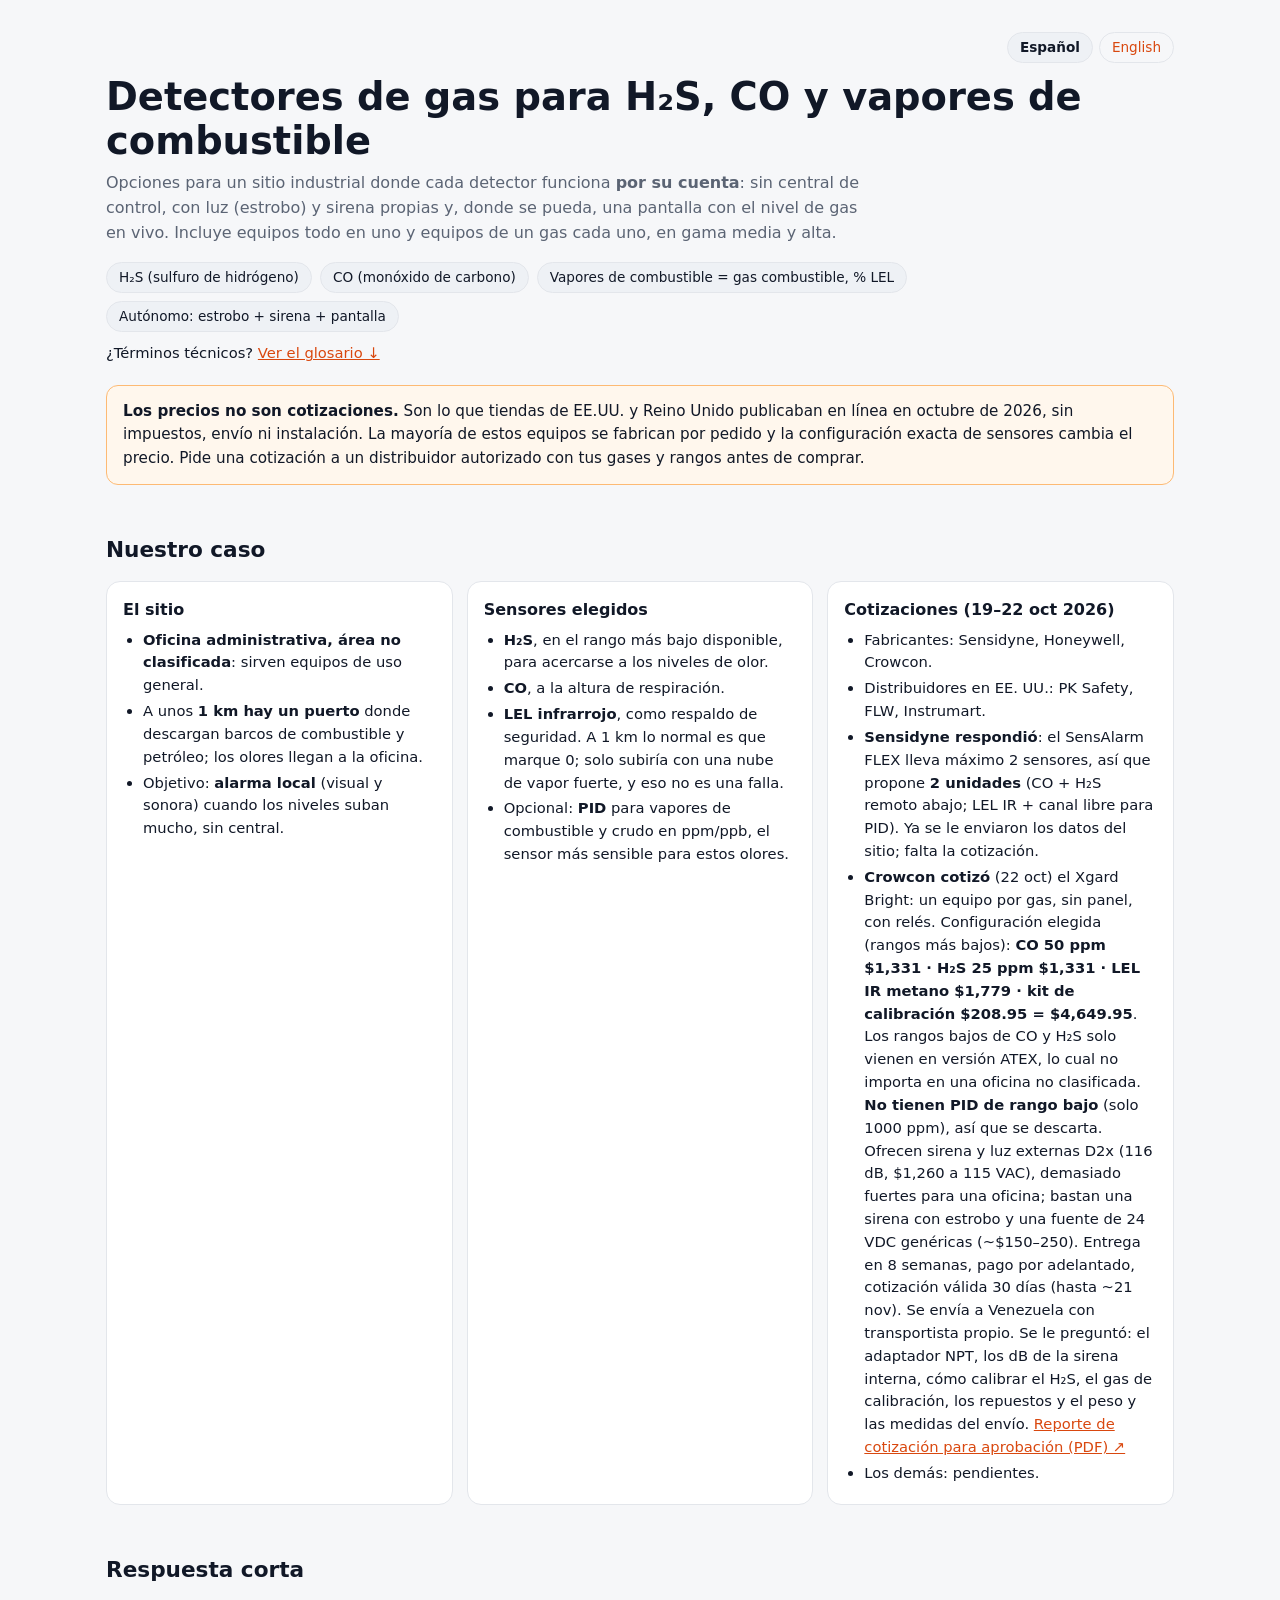
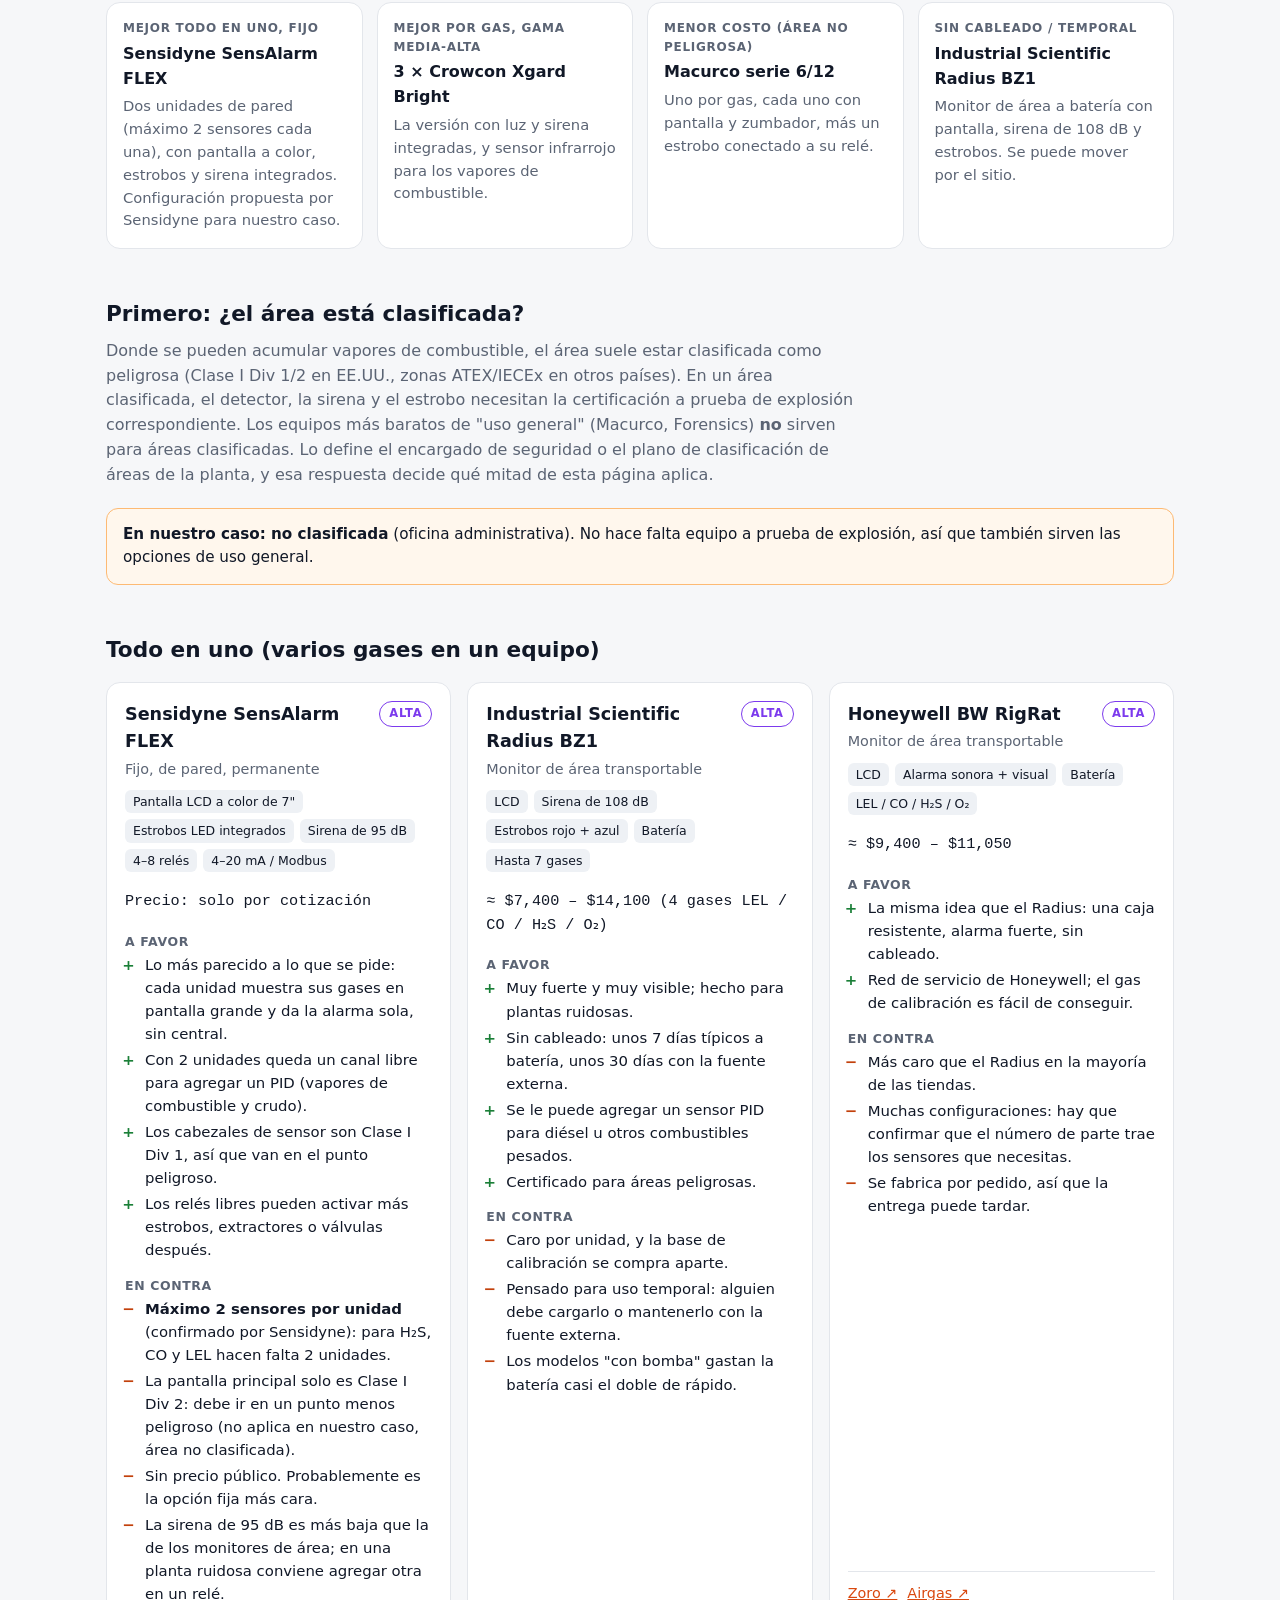
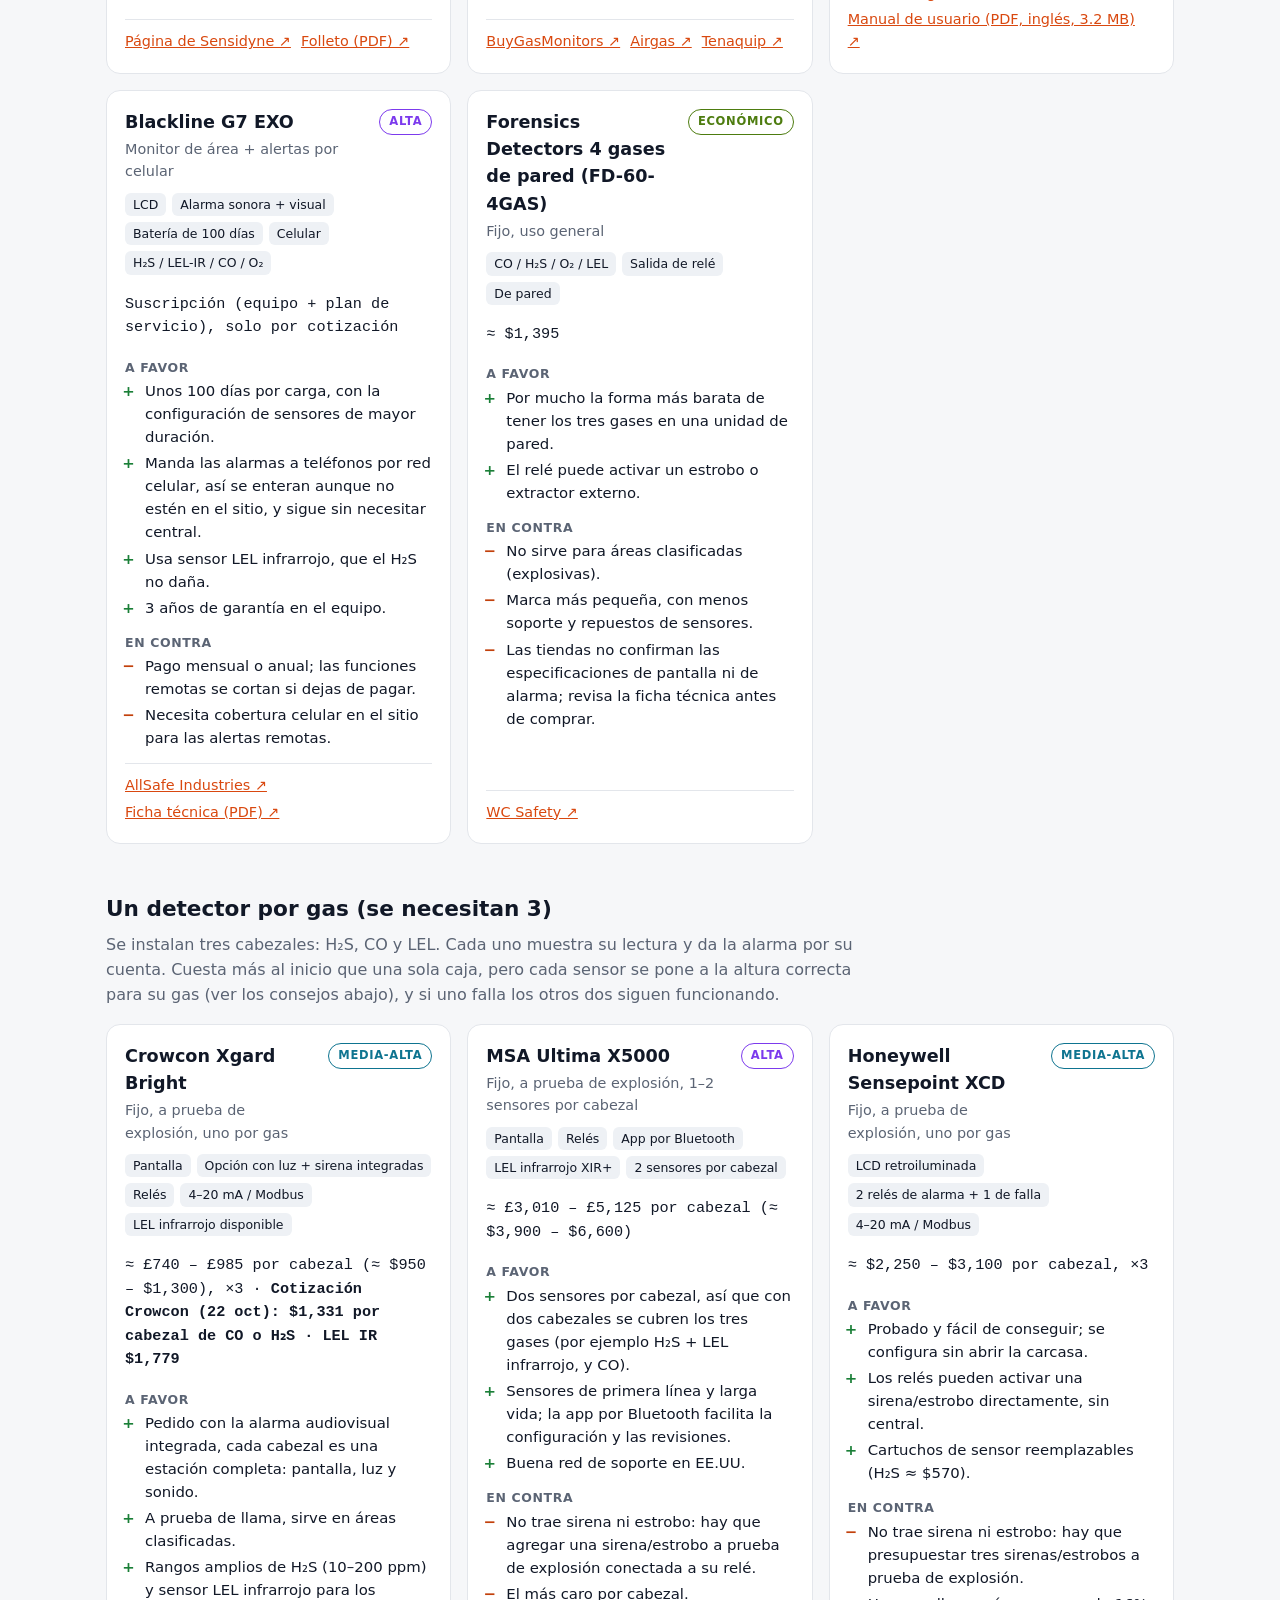
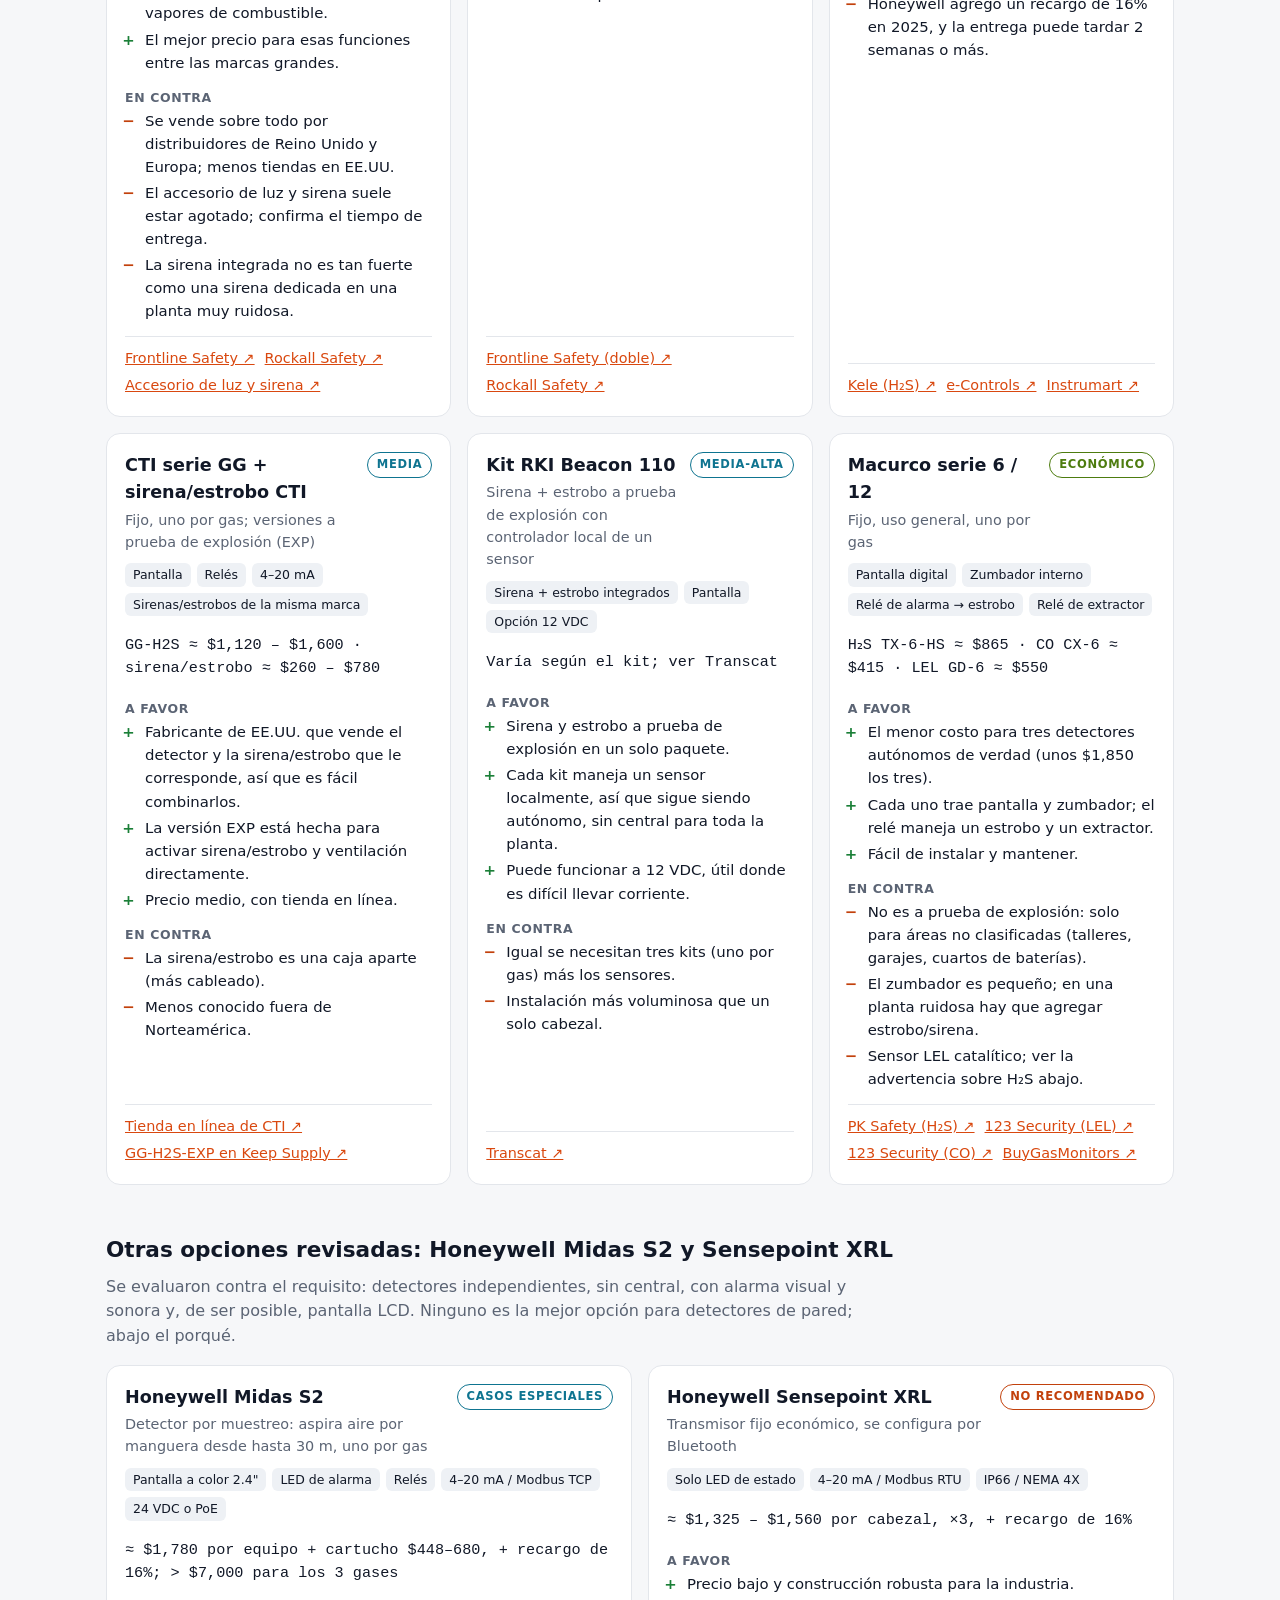
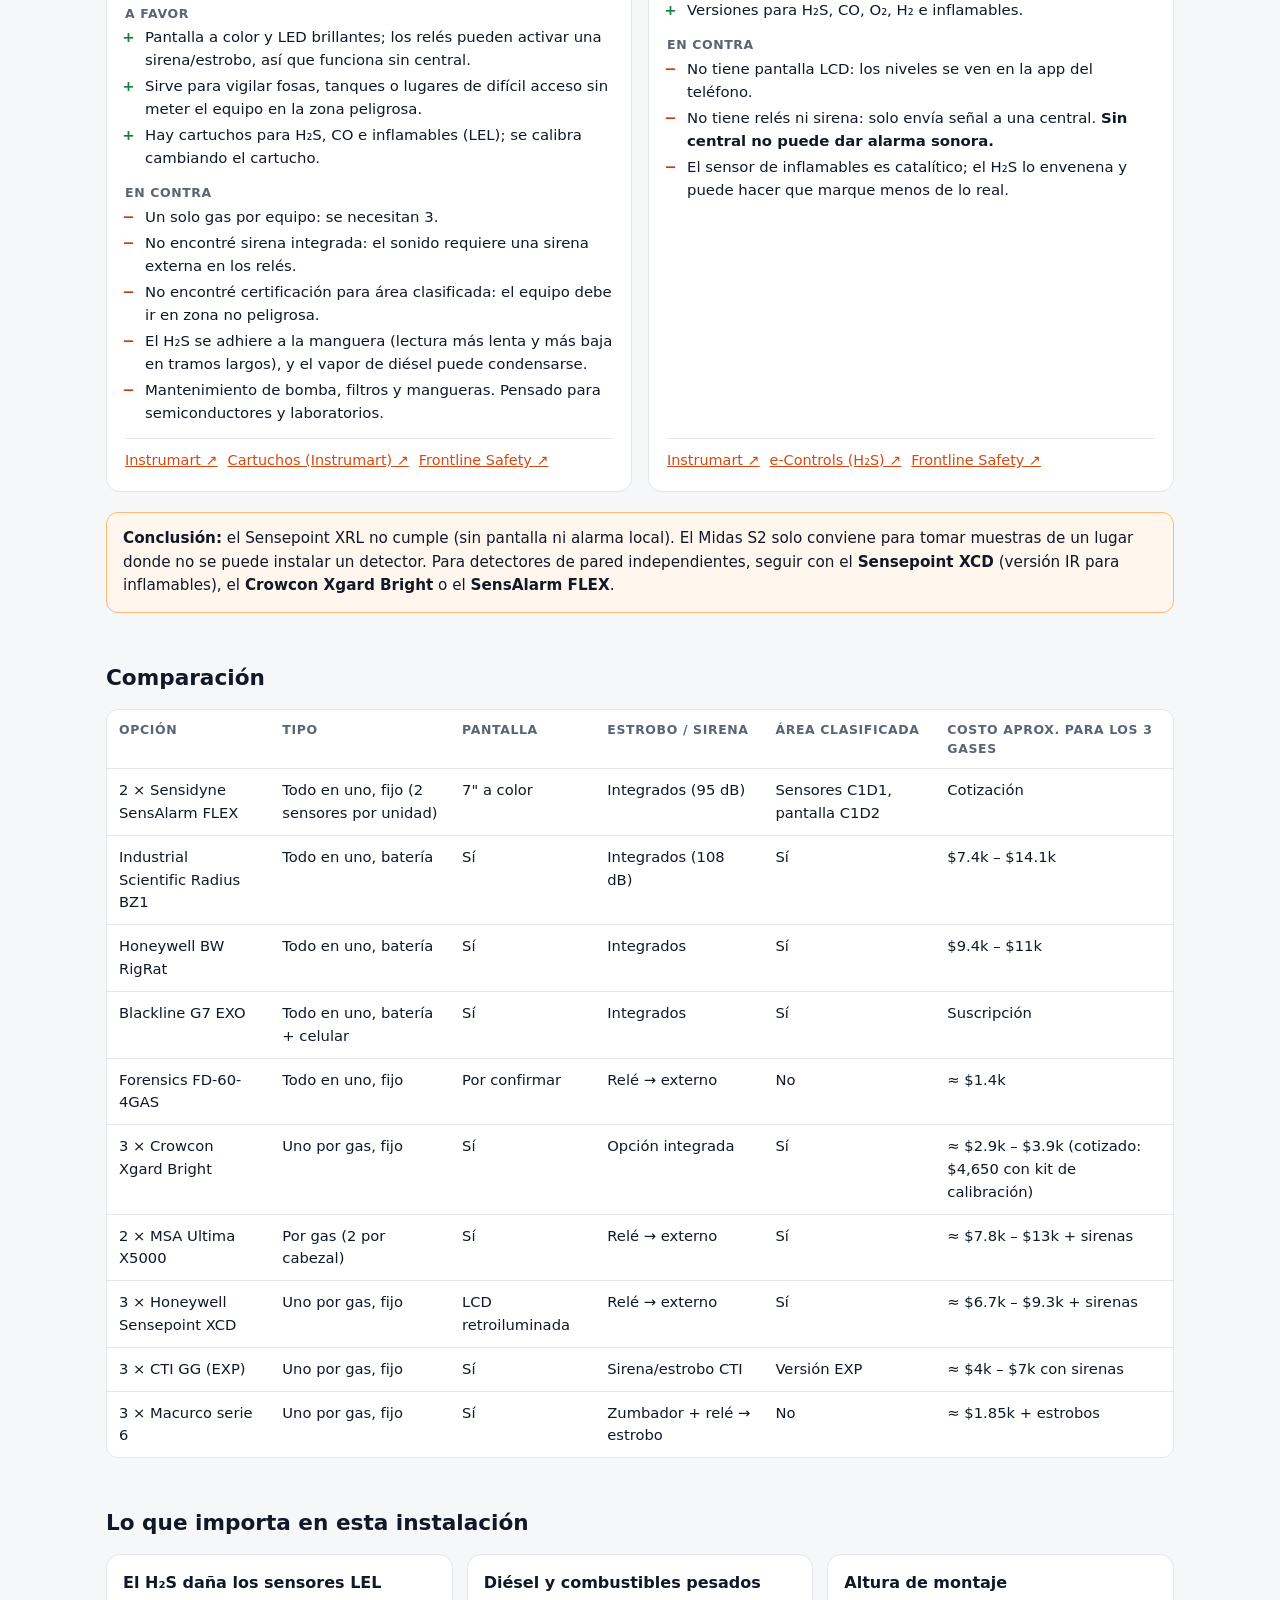
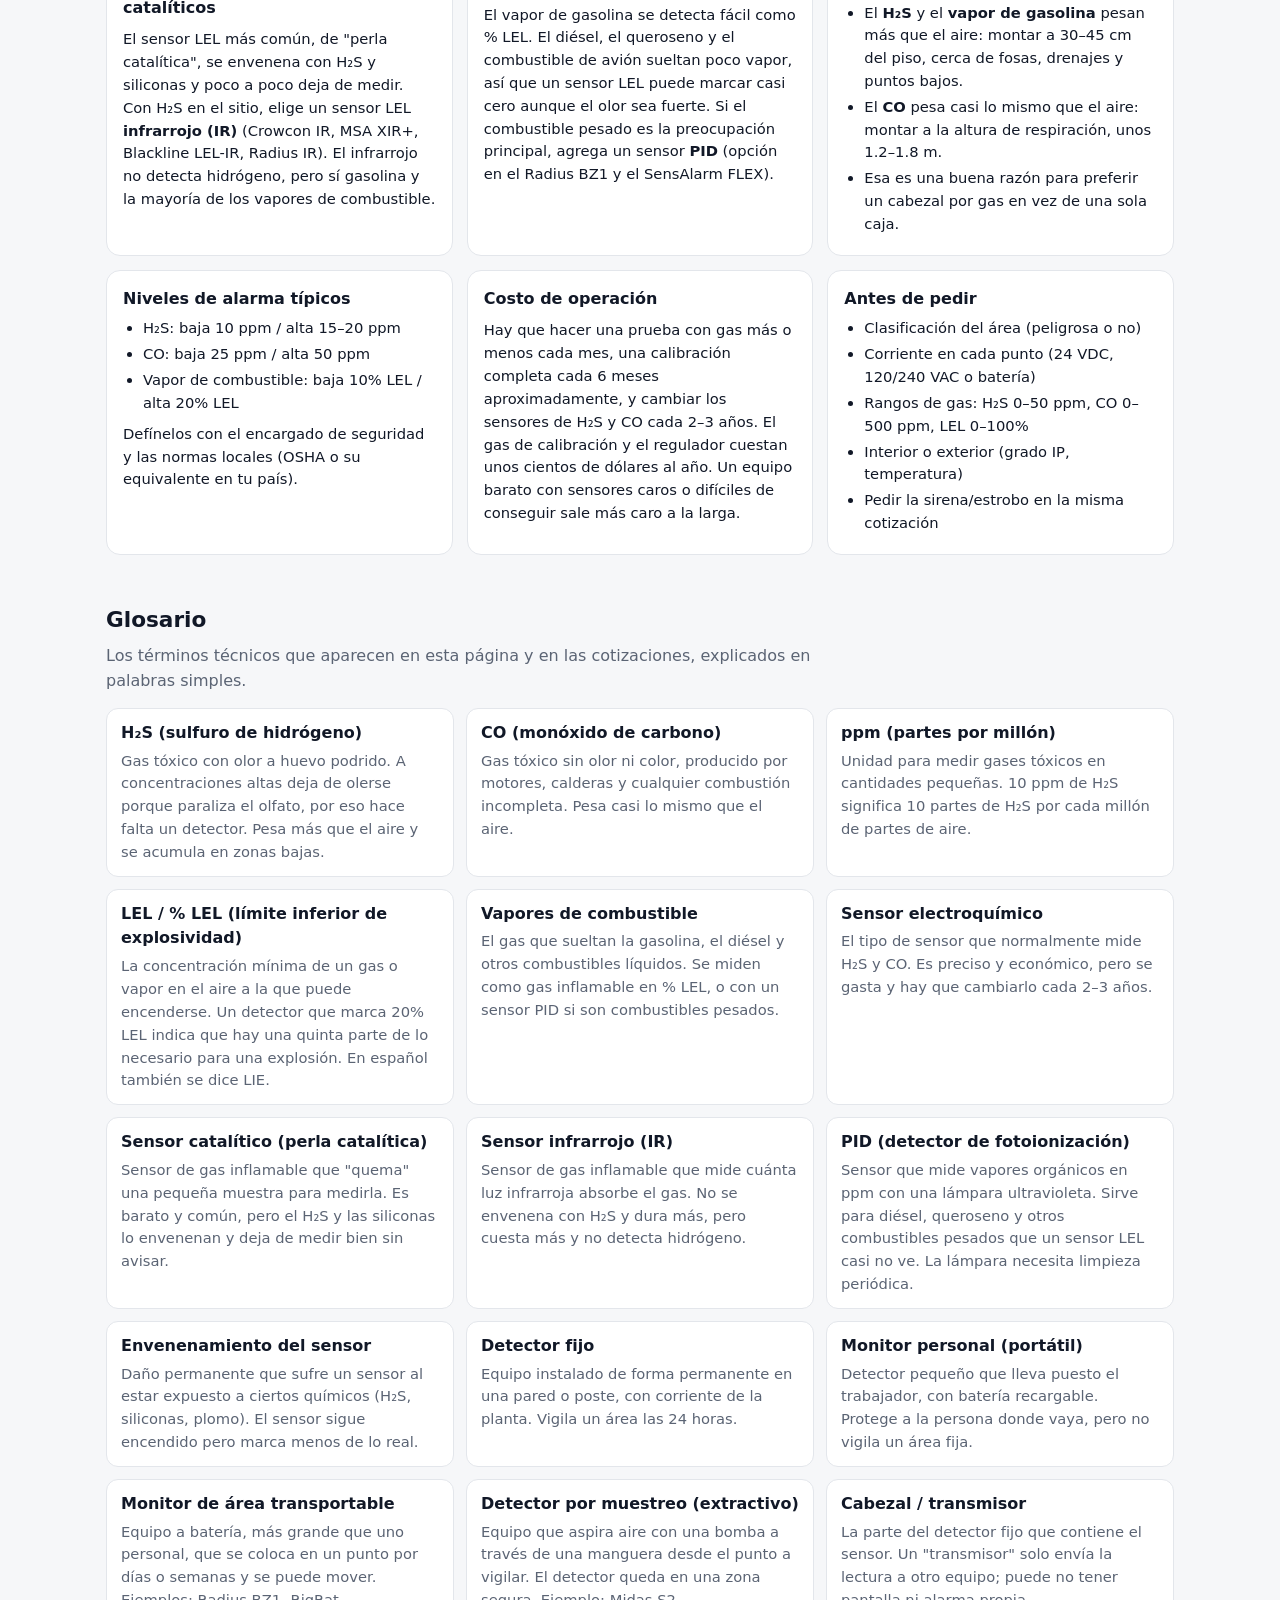
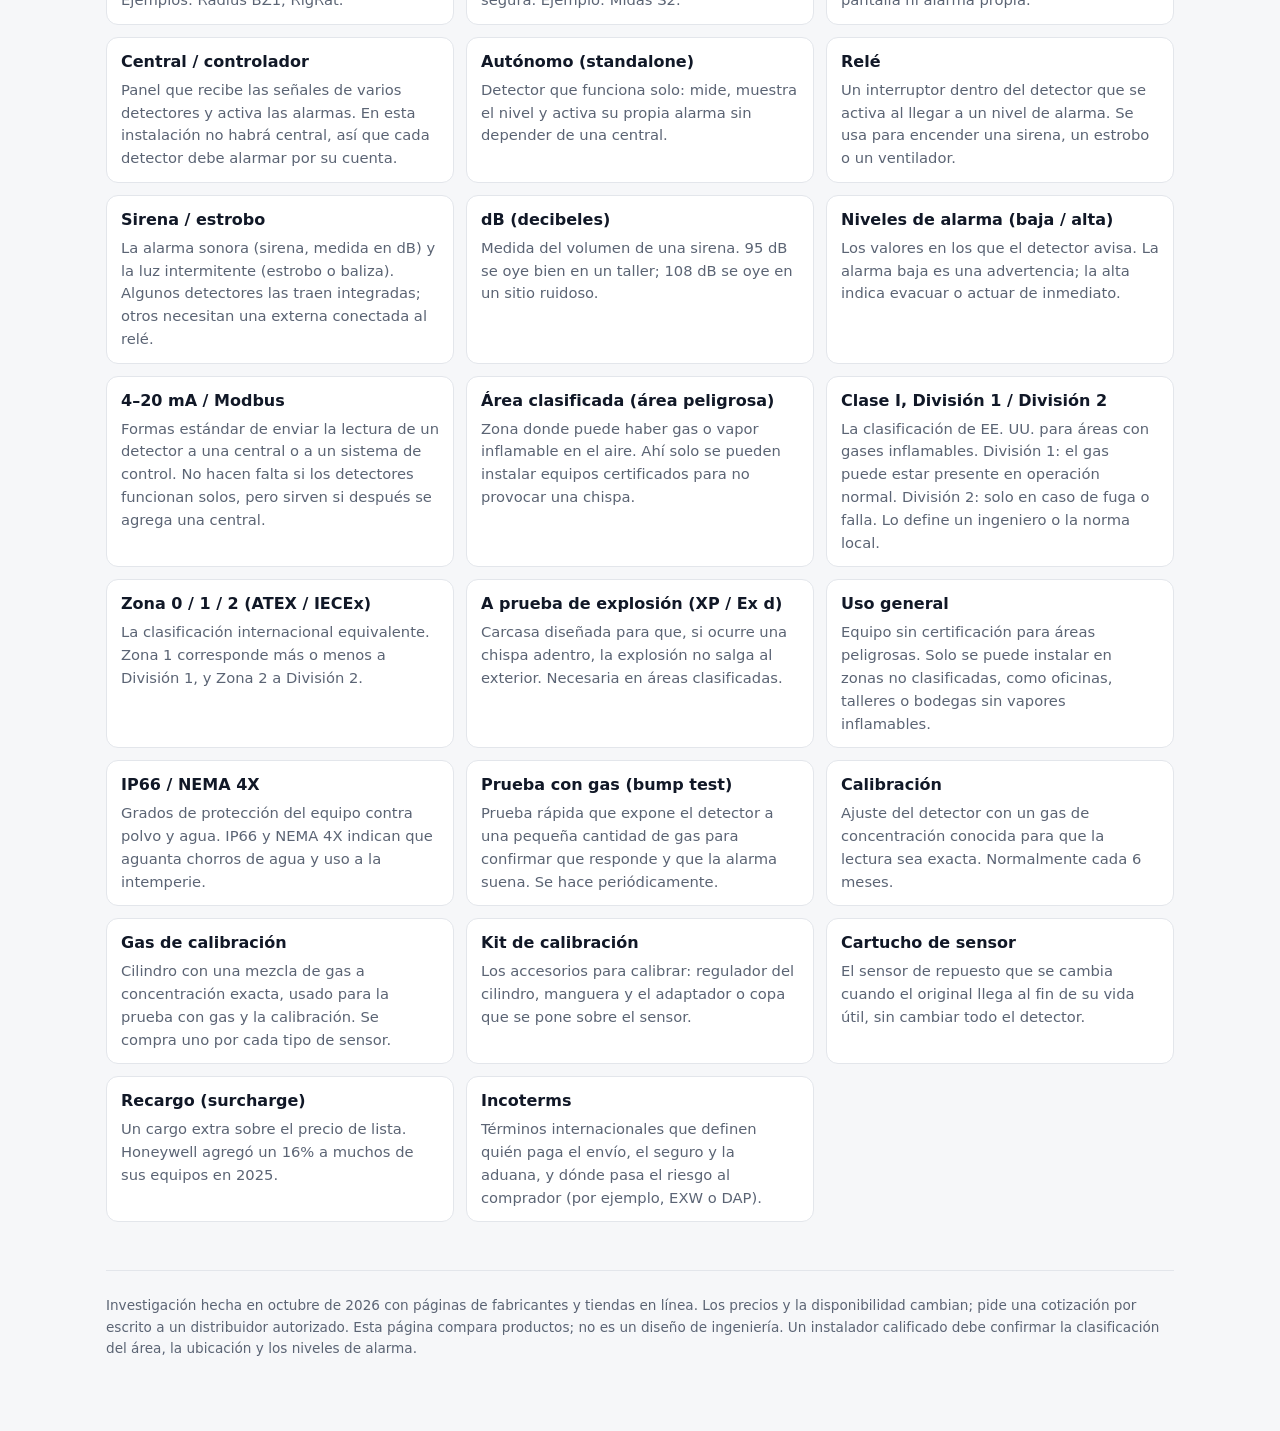
==== bomtaca/index.html @ 15d3a5bb "bomtaca: Crowcon quote report PDF Co-Authored-By: Claude Opus 5.5 <noreply@anthropic.com>" ====
<!doctype html>
<html lang="es">
<head>
<meta charset="utf-8">
<meta http-equiv="Content-Security-Policy" content="default-src 'none'; style-src 'unsafe-inline' https://fonts.googleapis.com; font-src https://fonts.gstatic.com; img-src 'self' data:; base-uri 'none'; form-action 'none'">
<meta name="referrer" content="strict-origin-when-cross-origin">
<meta name="viewport" content="width=device-width, initial-scale=1">
<meta name="robots" content="noindex, nofollow">
<title>Opciones de detectores de gas</title>
<meta name="description" content="Detectores autónomos de H2S, CO y vapores de combustible (LEL) para un sitio industrial: equipos todo en uno y de un gas, gama media y alta, pros, contras y dónde comprar.">
<link rel="alternate" hreflang="en" href="/bomtaca/en/">
<link rel="preconnect" href="https://fonts.googleapis.com">
<link rel="preconnect" href="https://fonts.gstatic.com" crossorigin>
<link href="https://fonts.googleapis.com/css2?family=Inter:wght@400;500;600;700&family=JetBrains+Mono:wght@500&display=swap" rel="stylesheet">
<style>
:root{
  --bg:#f6f7f9; --card:#ffffff; --ink:#111827; --muted:#5b6474; --line:#e3e6eb;
  --accent:#d9480f; --good:#1a7f37; --bad:#c2410c; --chip:#eef1f5;
  --high:#7c3aed; --mid:#0e7490; --budget:#4d7c0f; --warn-bg:#fff7ed; --warn-line:#fdba74;
}
@media (prefers-color-scheme: dark){
  :root:not([data-theme="light"]){
    --bg:#0b0f17; --card:#121826; --ink:#e7ebf2; --muted:#9aa4b5; --line:#232c3d;
    --accent:#ff7a45; --good:#4ade80; --bad:#fb923c; --chip:#1b2335;
    --high:#a78bfa; --mid:#22d3ee; --budget:#a3e635; --warn-bg:#2a1a0e; --warn-line:#9a4a14;
  }
}
:root[data-theme="dark"]{
  --bg:#0b0f17; --card:#121826; --ink:#e7ebf2; --muted:#9aa4b5; --line:#232c3d;
  --accent:#ff7a45; --good:#4ade80; --bad:#fb923c; --chip:#1b2335;
  --high:#a78bfa; --mid:#22d3ee; --budget:#a3e635; --warn-bg:#2a1a0e; --warn-line:#9a4a14;
}
*{box-sizing:border-box}
body{margin:0;background:var(--bg);color:var(--ink);font:16px/1.55 Inter,system-ui,-apple-system,Segoe UI,Roboto,sans-serif}
.wrap{max-width:1100px;margin:0 auto;padding:32px 16px 64px}
h1{font-size:clamp(1.7rem,4vw,2.4rem);line-height:1.15;margin:0 0 8px}
h2{font-size:1.35rem;margin:48px 0 6px}
h3{font-size:1.1rem;margin:0}
p{margin:8px 0}
a{color:var(--accent)}
.lead{color:var(--muted);max-width:760px}
.chips{display:flex;flex-wrap:wrap;gap:8px;margin:16px 0 0}
.chip{background:var(--chip);border:1px solid var(--line);border-radius:999px;padding:4px 12px;font-size:.85rem}
.note{background:var(--warn-bg);border:1px solid var(--warn-line);border-radius:12px;padding:14px 16px;margin:20px 0;font-size:.95rem}
.picks{display:grid;grid-template-columns:repeat(auto-fit,minmax(min(240px,100%),1fr));gap:14px;margin-top:16px}
.pick{background:var(--card);border:1px solid var(--line);border-radius:14px;padding:16px}
.pick .k{font-size:.75rem;text-transform:uppercase;letter-spacing:.06em;color:var(--muted);font-weight:600}
.pick .v{font-weight:700;margin:4px 0}
.pick p{font-size:.92rem;color:var(--muted);margin:0}
.grid{display:grid;grid-template-columns:repeat(auto-fit,minmax(min(320px,100%),1fr));gap:16px;margin-top:16px}
.card{background:var(--card);border:1px solid var(--line);border-radius:14px;padding:18px;display:flex;flex-direction:column;gap:10px}
.top{display:flex;justify-content:space-between;align-items:flex-start;gap:10px}
.tier{font-size:.72rem;font-weight:700;letter-spacing:.06em;text-transform:uppercase;padding:3px 9px;border-radius:999px;border:1px solid currentColor;white-space:nowrap}
.tier.high{color:var(--high)} .tier.mid{color:var(--mid)} .tier.budget{color:var(--budget)} .tier.no{color:var(--bad)}
.sub{color:var(--muted);font-size:.9rem;margin:2px 0 0}
.price{font-family:"JetBrains Mono",ui-monospace,monospace;font-size:.95rem}
.feat{display:flex;flex-wrap:wrap;gap:6px}
.feat span{font-size:.78rem;background:var(--chip);border-radius:6px;padding:2px 8px}
ul{margin:0;padding-left:20px}
li{margin:3px 0;font-size:.93rem}
.pros li::marker{content:"+  ";color:var(--good);font-weight:700}
.cons li::marker{content:"−  ";color:var(--bad);font-weight:700}
.lbl{font-size:.78rem;font-weight:700;text-transform:uppercase;letter-spacing:.05em;color:var(--muted);margin-bottom:2px}
.buy{margin-top:auto;padding-top:8px;border-top:1px solid var(--line);font-size:.9rem}
.buy a{display:inline-block;margin:2px 10px 2px 0}
.table-wrap{overflow-x:auto;margin-top:14px;border:1px solid var(--line);border-radius:12px;background:var(--card)}
table{border-collapse:collapse;width:100%;min-width:640px;font-size:.92rem}
th,td{padding:10px 12px;border-bottom:1px solid var(--line);text-align:left;vertical-align:top}
th{font-size:.78rem;text-transform:uppercase;letter-spacing:.05em;color:var(--muted)}
tr:last-child td{border-bottom:0}
.tips{display:grid;grid-template-columns:repeat(auto-fit,minmax(min(280px,100%),1fr));gap:14px;margin-top:14px}
.tip{background:var(--card);border:1px solid var(--line);border-radius:14px;padding:16px}
.tip h3{font-size:1rem;margin-bottom:6px}
.tip p,.tip li{font-size:.92rem}
.lang{display:flex;justify-content:flex-end;gap:6px;margin-bottom:12px;font-size:.85rem}
.lang a,.lang span{padding:4px 12px;border:1px solid var(--line);border-radius:999px;text-decoration:none}
.lang span{background:var(--chip);font-weight:700}
footer{margin-top:48px;color:var(--muted);font-size:.85rem;border-top:1px solid var(--line);padding-top:16px}

.gloss{display:grid;grid-template-columns:repeat(auto-fill,minmax(min(300px,100%),1fr));gap:12px;margin:14px 0 0}
.gloss div{background:var(--card);border:1px solid var(--line);border-radius:12px;padding:12px 14px}
.gloss dt{font-weight:700;margin-bottom:4px}
.gloss dd{margin:0;color:var(--muted);font-size:.92rem}
.jump{font-size:.92rem;margin:10px 0 0}
</style>
</head>
<body>
<div class="wrap">

<nav class="lang" aria-label="Idioma"><span>Español</span><a href="/bomtaca/en/" hreflang="en" lang="en">English</a></nav>

<header>
  <h1>Detectores de gas para H₂S, CO y vapores de combustible</h1>
  <p class="lead">Opciones para un sitio industrial donde cada detector funciona <strong>por su cuenta</strong>: sin central de control, con luz (estrobo) y sirena propias y, donde se pueda, una pantalla con el nivel de gas en vivo. Incluye equipos todo en uno y equipos de un gas cada uno, en gama media y alta.</p>
  <div class="chips">
    <span class="chip">H₂S (sulfuro de hidrógeno)</span>
    <span class="chip">CO (monóxido de carbono)</span>
    <span class="chip">Vapores de combustible = gas combustible, % LEL</span>
    <span class="chip">Autónomo: estrobo + sirena + pantalla</span>
  </div>
  <p class="jump">¿Términos técnicos? <a href="#glosario">Ver el glosario ↓</a></p>
  <div class="note"><strong>Los precios no son cotizaciones.</strong> Son lo que tiendas de EE.UU. y Reino Unido publicaban en línea en octubre de 2026, sin impuestos, envío ni instalación. La mayoría de estos equipos se fabrican por pedido y la configuración exacta de sensores cambia el precio. Pide una cotización a un distribuidor autorizado con tus gases y rangos antes de comprar.</div>
</header>

<section id="caso">
  <h2>Nuestro caso</h2>
  <div class="tips">
    <div class="tip"><h3>El sitio</h3><ul><li><strong>Oficina administrativa, área no clasificada</strong>: sirven equipos de uso general.</li><li>A unos <strong>1 km hay un puerto</strong> donde descargan barcos de combustible y petróleo; los olores llegan a la oficina.</li><li>Objetivo: <strong>alarma local</strong> (visual y sonora) cuando los niveles suban mucho, sin central.</li></ul></div>
    <div class="tip"><h3>Sensores elegidos</h3><ul><li><strong>H₂S</strong>, en el rango más bajo disponible, para acercarse a los niveles de olor.</li><li><strong>CO</strong>, a la altura de respiración.</li><li><strong>LEL infrarrojo</strong>, como respaldo de seguridad. A 1 km lo normal es que marque 0; solo subiría con una nube de vapor fuerte, y eso no es una falla.</li><li>Opcional: <strong>PID</strong> para vapores de combustible y crudo en ppm/ppb, el sensor más sensible para estos olores.</li></ul></div>
    <div class="tip"><h3>Cotizaciones (19–22 oct 2026)</h3><ul><li>Fabricantes: Sensidyne, Honeywell, Crowcon.</li><li>Distribuidores en EE. UU.: PK Safety, FLW, Instrumart.</li><li><strong>Sensidyne respondió</strong>: el SensAlarm FLEX lleva máximo 2 sensores, así que propone <strong>2 unidades</strong> (CO + H₂S remoto abajo; LEL IR + canal libre para PID). Ya se le enviaron los datos del sitio; falta la cotización.</li><li><strong>Crowcon cotizó</strong> (22 oct) el Xgard Bright: un equipo por gas, sin panel, con relés. Configuración elegida (rangos más bajos): <strong>CO 50 ppm $1,331 · H₂S 25 ppm $1,331 · LEL IR metano $1,779 · kit de calibración $208.95 = $4,649.95</strong>. Los rangos bajos de CO y H₂S solo vienen en versión ATEX, lo cual no importa en una oficina no clasificada. <strong>No tienen PID de rango bajo</strong> (solo 1000 ppm), así que se descarta. Ofrecen sirena y luz externas D2x (116 dB, $1,260 a 115 VAC), demasiado fuertes para una oficina; bastan una sirena con estrobo y una fuente de 24 VDC genéricas (~$150–250). Entrega en 8 semanas, pago por adelantado, cotización válida 30 días (hasta ~21 nov). Se envía a Venezuela con transportista propio. Se le preguntó: el adaptador NPT, los dB de la sirena interna, cómo calibrar el H₂S, el gas de calibración, los repuestos y el peso y las medidas del envío. <a href="/bomtaca/docs/reporte-cotizacion-crowcon.pdf" target="_blank" rel="noopener">Reporte de cotización para aprobación (PDF) ↗</a></li><li>Los demás: pendientes.</li></ul></div>
  </div>
</section>

<section>
  <h2>Respuesta corta</h2>
  <div class="picks">
    <div class="pick"><div class="k">Mejor todo en uno, fijo</div><div class="v">Sensidyne SensAlarm FLEX</div><p>Dos unidades de pared (máximo 2 sensores cada una), con pantalla a color, estrobos y sirena integrados. Configuración propuesta por Sensidyne para nuestro caso.</p></div>
    <div class="pick"><div class="k">Mejor por gas, gama media-alta</div><div class="v">3 × Crowcon Xgard Bright</div><p>La versión con luz y sirena integradas, y sensor infrarrojo para los vapores de combustible.</p></div>
    <div class="pick"><div class="k">Menor costo (área no peligrosa)</div><div class="v">Macurco serie 6/12</div><p>Uno por gas, cada uno con pantalla y zumbador, más un estrobo conectado a su relé.</p></div>
    <div class="pick"><div class="k">Sin cableado / temporal</div><div class="v">Industrial Scientific Radius BZ1</div><p>Monitor de área a batería con pantalla, sirena de 108 dB y estrobos. Se puede mover por el sitio.</p></div>
  </div>
</section>

<section>
  <h2>Primero: ¿el área está clasificada?</h2>
  <p class="lead">Donde se pueden acumular vapores de combustible, el área suele estar clasificada como peligrosa (Clase I Div 1/2 en EE.UU., zonas ATEX/IECEx en otros países). En un área clasificada, el detector, la sirena y el estrobo necesitan la certificación a prueba de explosión correspondiente. Los equipos más baratos de "uso general" (Macurco, Forensics) <strong>no</strong> sirven para áreas clasificadas. Lo define el encargado de seguridad o el plano de clasificación de áreas de la planta, y esa respuesta decide qué mitad de esta página aplica.</p>
  <p class="note"><strong>En nuestro caso: no clasificada</strong> (oficina administrativa). No hace falta equipo a prueba de explosión, así que también sirven las opciones de uso general.</p>
</section>

<section>
  <h2>Todo en uno (varios gases en un equipo)</h2>
  <div class="grid">

    <article class="card">
      <div class="top"><div><h3>Sensidyne SensAlarm FLEX</h3><p class="sub">Fijo, de pared, permanente</p></div><span class="tier high">Alta</span></div>
      <div class="feat"><span>Pantalla LCD a color de 7"</span><span>Estrobos LED integrados</span><span>Sirena de 95 dB</span><span>4–8 relés</span><span>4–20 mA / Modbus</span></div>
      <p class="price">Precio: solo por cotización</p>
      <div><div class="lbl">A favor</div><ul class="pros">
        <li>Lo más parecido a lo que se pide: cada unidad muestra sus gases en pantalla grande y da la alarma sola, sin central.</li>
        <li>Con 2 unidades queda un canal libre para agregar un PID (vapores de combustible y crudo).</li>
        <li>Los cabezales de sensor son Clase I Div 1, así que van en el punto peligroso.</li>
        <li>Los relés libres pueden activar más estrobos, extractores o válvulas después.</li>
      </ul></div>
      <div><div class="lbl">En contra</div><ul class="cons">
        <li><strong>Máximo 2 sensores por unidad</strong> (confirmado por Sensidyne): para H₂S, CO y LEL hacen falta 2 unidades.</li>
        <li>La pantalla principal solo es Clase I Div 2: debe ir en un punto menos peligroso (no aplica en nuestro caso, área no clasificada).</li>
        <li>Sin precio público. Probablemente es la opción fija más cara.</li>
        <li>La sirena de 95 dB es más baja que la de los monitores de área; en una planta ruidosa conviene agregar otra en un relé.</li>
      </ul></div>
      <div class="buy"><a href="https://www.sensidyne.com/FLEX" target="_blank" rel="noopener">Página de Sensidyne ↗</a><a href="https://sensidyne.com/wp-content/uploads/2024/03/Sensidyne_SensAlarmFlex_4page_C1D1-GP_012326.pdf" target="_blank" rel="noopener">Folleto (PDF) ↗</a></div>
    </article>

    <article class="card">
      <div class="top"><div><h3>Industrial Scientific Radius BZ1</h3><p class="sub">Monitor de área transportable</p></div><span class="tier high">Alta</span></div>
      <div class="feat"><span>LCD</span><span>Sirena de 108 dB</span><span>Estrobos rojo + azul</span><span>Batería</span><span>Hasta 7 gases</span></div>
      <p class="price">≈ $7,400 – $14,100 (4 gases LEL / CO / H₂S / O₂)</p>
      <div><div class="lbl">A favor</div><ul class="pros">
        <li>Muy fuerte y muy visible; hecho para plantas ruidosas.</li>
        <li>Sin cableado: unos 7 días típicos a batería, unos 30 días con la fuente externa.</li>
        <li>Se le puede agregar un sensor PID para diésel u otros combustibles pesados.</li>
        <li>Certificado para áreas peligrosas.</li>
      </ul></div>
      <div><div class="lbl">En contra</div><ul class="cons">
        <li>Caro por unidad, y la base de calibración se compra aparte.</li>
        <li>Pensado para uso temporal: alguien debe cargarlo o mantenerlo con la fuente externa.</li>
        <li>Los modelos "con bomba" gastan la batería casi el doble de rápido.</li>
      </ul></div>
      <div class="buy"><a href="https://www.buygasmonitors.com/industrial-scientific-radius-bz1-area-monitor-non-wireless-with-pump-o2-lel-co-h2s-sensors/" target="_blank" rel="noopener">BuyGasMonitors ↗</a><a href="https://www.airgas.com/product/Safety-Products/Monitors-%26-Calibration-Equipment/Gas-Monitors-%26-Sensors/p/I24BZ1-K123001111" target="_blank" rel="noopener">Airgas ↗</a><a href="https://www.tenaquip.com/product/industrial-scientific-radius-bz1-area-monitor-4-gas-lel-co-h2s-o2-bz1-k123000111-hz506" target="_blank" rel="noopener">Tenaquip ↗</a></div>
    </article>

    <article class="card">
      <div class="top"><div><h3>Honeywell BW RigRat</h3><p class="sub">Monitor de área transportable</p></div><span class="tier high">Alta</span></div>
      <div class="feat"><span>LCD</span><span>Alarma sonora + visual</span><span>Batería</span><span>LEL / CO / H₂S / O₂</span></div>
      <p class="price">≈ $9,400 – $11,050</p>
      <div><div class="lbl">A favor</div><ul class="pros">
        <li>La misma idea que el Radius: una caja resistente, alarma fuerte, sin cableado.</li>
        <li>Red de servicio de Honeywell; el gas de calibración es fácil de conseguir.</li>
      </ul></div>
      <div><div class="lbl">En contra</div><ul class="cons">
        <li>Más caro que el Radius en la mayoría de las tiendas.</li>
        <li>Muchas configuraciones: hay que confirmar que el número de parte trae los sensores que necesitas.</li>
        <li>Se fabrica por pedido, así que la entrega puede tardar.</li>
      </ul></div>
      <div class="buy"><a href="https://www.zoro.com/honeywell-bw-rigrat-multi-gas-detector-audible-vibrating-visual-lcd-2-yr-battery-life-hrr-c303100abk-000/i/G201252779/" target="_blank" rel="noopener">Zoro ↗</a><a href="https://www.airgas.com/product/Safety-Products/Monitors-%26-Calibration-Equipment/Other-Instruments-%26-Accessories/p/B86HRRA300009ABK00" target="_blank" rel="noopener">Airgas ↗</a><a href="/bomtaca/docs/honeywell-bw-rigrat-manual.pdf" target="_blank" rel="noopener">Manual de usuario (PDF, inglés, 3.2 MB) ↗</a></div>
    </article>

    <article class="card">
      <div class="top"><div><h3>Blackline G7 EXO</h3><p class="sub">Monitor de área + alertas por celular</p></div><span class="tier high">Alta</span></div>
      <div class="feat"><span>LCD</span><span>Alarma sonora + visual</span><span>Batería de 100 días</span><span>Celular</span><span>H₂S / LEL-IR / CO / O₂</span></div>
      <p class="price">Suscripción (equipo + plan de servicio), solo por cotización</p>
      <div><div class="lbl">A favor</div><ul class="pros">
        <li>Unos 100 días por carga, con la configuración de sensores de mayor duración.</li>
        <li>Manda las alarmas a teléfonos por red celular, así se enteran aunque no estén en el sitio, y sigue sin necesitar central.</li>
        <li>Usa sensor LEL infrarrojo, que el H₂S no daña.</li>
        <li>3 años de garantía en el equipo.</li>
      </ul></div>
      <div><div class="lbl">En contra</div><ul class="cons">
        <li>Pago mensual o anual; las funciones remotas se cortan si dejas de pagar.</li>
        <li>Necesita cobertura celular en el sitio para las alertas remotas.</li>
      </ul></div>
      <div class="buy"><a href="https://allsafeindustries.com/g7-exo-area-monitor.aspx" target="_blank" rel="noopener">AllSafe Industries ↗</a><a href="https://www.blacklinesafety.com/hubfs/Datasheet_G7EXO/2023-10-18-G7%20EXO%20Datasheet-NA-R17.pdf?hsLang=en" target="_blank" rel="noopener">Ficha técnica (PDF) ↗</a></div>
    </article>

    <article class="card">
      <div class="top"><div><h3>Forensics Detectors 4 gases de pared (FD-60-4GAS)</h3><p class="sub">Fijo, uso general</p></div><span class="tier budget">Económico</span></div>
      <div class="feat"><span>CO / H₂S / O₂ / LEL</span><span>Salida de relé</span><span>De pared</span></div>
      <p class="price">≈ $1,395</p>
      <div><div class="lbl">A favor</div><ul class="pros">
        <li>Por mucho la forma más barata de tener los tres gases en una unidad de pared.</li>
        <li>El relé puede activar un estrobo o extractor externo.</li>
      </ul></div>
      <div><div class="lbl">En contra</div><ul class="cons">
        <li>No sirve para áreas clasificadas (explosivas).</li>
        <li>Marca más pequeña, con menos soporte y repuestos de sensores.</li>
        <li>Las tiendas no confirman las especificaciones de pantalla ni de alarma; revisa la ficha técnica antes de comprar.</li>
      </ul></div>
      <div class="buy"><a href="https://wcsafety.com/collections/4-gas-monitors/products/forensics-4-gas-wall-mount-monitor" target="_blank" rel="noopener">WC Safety ↗</a></div>
    </article>

  </div>
</section>

<section>
  <h2>Un detector por gas (se necesitan 3)</h2>
  <p class="lead">Se instalan tres cabezales: H₂S, CO y LEL. Cada uno muestra su lectura y da la alarma por su cuenta. Cuesta más al inicio que una sola caja, pero cada sensor se pone a la altura correcta para su gas (ver los consejos abajo), y si uno falla los otros dos siguen funcionando.</p>
  <div class="grid">

    <article class="card">
      <div class="top"><div><h3>Crowcon Xgard Bright</h3><p class="sub">Fijo, a prueba de explosión, uno por gas</p></div><span class="tier mid">Media-alta</span></div>
      <div class="feat"><span>Pantalla</span><span>Opción con luz + sirena integradas</span><span>Relés</span><span>4–20 mA / Modbus</span><span>LEL infrarrojo disponible</span></div>
      <p class="price">≈ £740 – £985 por cabezal (≈ $950 – $1,300), ×3 · <strong>Cotización Crowcon (22 oct): $1,331 por cabezal de CO o H₂S · LEL IR $1,779</strong></p>
      <div><div class="lbl">A favor</div><ul class="pros">
        <li>Pedido con la alarma audiovisual integrada, cada cabezal es una estación completa: pantalla, luz y sonido.</li>
        <li>A prueba de llama, sirve en áreas clasificadas.</li>
        <li>Rangos amplios de H₂S (10–200 ppm) y sensor LEL infrarrojo para los vapores de combustible.</li>
        <li>El mejor precio para esas funciones entre las marcas grandes.</li>
      </ul></div>
      <div><div class="lbl">En contra</div><ul class="cons">
        <li>Se vende sobre todo por distribuidores de Reino Unido y Europa; menos tiendas en EE.UU.</li>
        <li>El accesorio de luz y sirena suele estar agotado; confirma el tiempo de entrega.</li>
        <li>La sirena integrada no es tan fuerte como una sirena dedicada en una planta muy ruidosa.</li>
      </ul></div>
      <div class="buy"><a href="https://www.frontline-safety.co.uk/crowcon-xgard-bright-fixed-gas-detector" target="_blank" rel="noopener">Frontline Safety ↗</a><a href="https://www.rockallsafety.co.uk/product/crowcon-xgard-bright-fixed-gas-detector/" target="_blank" rel="noopener">Rockall Safety ↗</a><a href="https://www.safety.com.sg/products/crowcon-integrated-beacon-sounder-for-xgardbright-crnbcs-d46h73" target="_blank" rel="noopener">Accesorio de luz y sirena ↗</a></div>
    </article>

    <article class="card">
      <div class="top"><div><h3>MSA Ultima X5000</h3><p class="sub">Fijo, a prueba de explosión, 1–2 sensores por cabezal</p></div><span class="tier high">Alta</span></div>
      <div class="feat"><span>Pantalla</span><span>Relés</span><span>App por Bluetooth</span><span>LEL infrarrojo XIR+</span><span>2 sensores por cabezal</span></div>
      <p class="price">≈ £3,010 – £5,125 por cabezal (≈ $3,900 – $6,600)</p>
      <div><div class="lbl">A favor</div><ul class="pros">
        <li>Dos sensores por cabezal, así que con dos cabezales se cubren los tres gases (por ejemplo H₂S + LEL infrarrojo, y CO).</li>
        <li>Sensores de primera línea y larga vida; la app por Bluetooth facilita la configuración y las revisiones.</li>
        <li>Buena red de soporte en EE.UU.</li>
      </ul></div>
      <div><div class="lbl">En contra</div><ul class="cons">
        <li>No trae sirena ni estrobo: hay que agregar una sirena/estrobo a prueba de explosión conectada a su relé.</li>
        <li>El más caro por cabezal.</li>
      </ul></div>
      <div class="buy"><a href="https://www.frontline-safety.co.uk/msa-ultima-x5000-gas-monitor-dual-sensor-with-relay" target="_blank" rel="noopener">Frontline Safety (doble) ↗</a><a href="https://www.rockallsafety.co.uk/?p=18565" target="_blank" rel="noopener">Rockall Safety ↗</a></div>
    </article>

    <article class="card">
      <div class="top"><div><h3>Honeywell Sensepoint XCD</h3><p class="sub">Fijo, a prueba de explosión, uno por gas</p></div><span class="tier mid">Media-alta</span></div>
      <div class="feat"><span>LCD retroiluminada</span><span>2 relés de alarma + 1 de falla</span><span>4–20 mA / Modbus</span></div>
      <p class="price">≈ $2,250 – $3,100 por cabezal, ×3</p>
      <div><div class="lbl">A favor</div><ul class="pros">
        <li>Probado y fácil de conseguir; se configura sin abrir la carcasa.</li>
        <li>Los relés pueden activar una sirena/estrobo directamente, sin central.</li>
        <li>Cartuchos de sensor reemplazables (H₂S ≈ $570).</li>
      </ul></div>
      <div><div class="lbl">En contra</div><ul class="cons">
        <li>No trae sirena ni estrobo: hay que presupuestar tres sirenas/estrobos a prueba de explosión.</li>
        <li>Honeywell agregó un recargo de 16% en 2025, y la entrega puede tardar 2 semanas o más.</li>
      </ul></div>
      <div class="buy"><a href="https://www.kele.com/product/hazardous-locations/gas-sensor/honeywell-analytics/spxcdusnhx" target="_blank" rel="noopener">Kele (H₂S) ↗</a><a href="https://e-controls.net/products/honeywell-analytics-spxcdulnh2m-explosion-proof-gas-sensor" target="_blank" rel="noopener">e-Controls ↗</a><a href="https://www.instrumart.com/products/33620/honeywell-sensepoint-xcd-gas-detector" target="_blank" rel="noopener">Instrumart ↗</a></div>
    </article>

    <article class="card">
      <div class="top"><div><h3>CTI serie GG + sirena/estrobo CTI</h3><p class="sub">Fijo, uno por gas; versiones a prueba de explosión (EXP)</p></div><span class="tier mid">Media</span></div>
      <div class="feat"><span>Pantalla</span><span>Relés</span><span>4–20 mA</span><span>Sirenas/estrobos de la misma marca</span></div>
      <p class="price">GG-H2S ≈ $1,120 – $1,600 · sirena/estrobo ≈ $260 – $780</p>
      <div><div class="lbl">A favor</div><ul class="pros">
        <li>Fabricante de EE.UU. que vende el detector y la sirena/estrobo que le corresponde, así que es fácil combinarlos.</li>
        <li>La versión EXP está hecha para activar sirena/estrobo y ventilación directamente.</li>
        <li>Precio medio, con tienda en línea.</li>
      </ul></div>
      <div><div class="lbl">En contra</div><ul class="cons">
        <li>La sirena/estrobo es una caja aparte (más cableado).</li>
        <li>Menos conocido fuera de Norteamérica.</li>
      </ul></div>
      <div class="buy"><a href="https://ctigas.com/shop/page/5/" target="_blank" rel="noopener">Tienda en línea de CTI ↗</a><a href="https://www.keepsupply.com/gg-h2s-50-exp-calibration-technologies-gas-sensor-hydrogen-sulfide-0-50-ppm-4-20-ma-output-explosion-proof-enclosure" target="_blank" rel="noopener">GG-H2S-EXP en Keep Supply ↗</a></div>
    </article>

    <article class="card">
      <div class="top"><div><h3>Kit RKI Beacon 110</h3><p class="sub">Sirena + estrobo a prueba de explosión con controlador local de un sensor</p></div><span class="tier mid">Media-alta</span></div>
      <div class="feat"><span>Sirena + estrobo integrados</span><span>Pantalla</span><span>Opción 12 VDC</span></div>
      <p class="price">Varía según el kit; ver Transcat</p>
      <div><div class="lbl">A favor</div><ul class="pros">
        <li>Sirena y estrobo a prueba de explosión en un solo paquete.</li>
        <li>Cada kit maneja un sensor localmente, así que sigue siendo autónomo, sin central para toda la planta.</li>
        <li>Puede funcionar a 12 VDC, útil donde es difícil llevar corriente.</li>
      </ul></div>
      <div><div class="lbl">En contra</div><ul class="cons">
        <li>Igual se necesitan tres kits (uno por gas) más los sensores.</li>
        <li>Instalación más voluminosa que un solo cabezal.</li>
      </ul></div>
      <div class="buy"><a href="https://www.transcat.com/rki-instruments-72-2110rk-hr-72-2110rk-hr-262359" target="_blank" rel="noopener">Transcat ↗</a></div>
    </article>

    <article class="card">
      <div class="top"><div><h3>Macurco serie 6 / 12</h3><p class="sub">Fijo, uso general, uno por gas</p></div><span class="tier budget">Económico</span></div>
      <div class="feat"><span>Pantalla digital</span><span>Zumbador interno</span><span>Relé de alarma → estrobo</span><span>Relé de extractor</span></div>
      <p class="price">H₂S TX-6-HS ≈ $865 · CO CX-6 ≈ $415 · LEL GD-6 ≈ $550</p>
      <div><div class="lbl">A favor</div><ul class="pros">
        <li>El menor costo para tres detectores autónomos de verdad (unos $1,850 los tres).</li>
        <li>Cada uno trae pantalla y zumbador; el relé maneja un estrobo y un extractor.</li>
        <li>Fácil de instalar y mantener.</li>
      </ul></div>
      <div><div class="lbl">En contra</div><ul class="cons">
        <li>No es a prueba de explosión: solo para áreas no clasificadas (talleres, garajes, cuartos de baterías).</li>
        <li>El zumbador es pequeño; en una planta ruidosa hay que agregar estrobo/sirena.</li>
        <li>Sensor LEL catalítico; ver la advertencia sobre H₂S abajo.</li>
      </ul></div>
      <div class="buy"><a href="https://pksafety.com/products/macurco-h2s-fixed-gas-detector-controller-transducer" target="_blank" rel="noopener">PK Safety (H₂S) ↗</a><a href="https://www.123securityproducts.com/products/fire-safety/detection-devices/gd-6.html" target="_blank" rel="noopener">123 Security (LEL) ↗</a><a href="https://www.123securityproducts.com/security-products/burglar-alarms/sensors/gas-detection/cx6coladbs.html" target="_blank" rel="noopener">123 Security (CO) ↗</a><a href="https://buygasmonitors.com/macurco-standalone-hydrogen-sulfide-h2s-detector" target="_blank" rel="noopener">BuyGasMonitors ↗</a></div>
    </article>

  </div>
</section>

<section id="revisados">
  <h2>Otras opciones revisadas: Honeywell Midas S2 y Sensepoint XRL</h2>
  <p class="lead">Se evaluaron contra el requisito: detectores independientes, sin central, con alarma visual y sonora y, de ser posible, pantalla LCD. Ninguno es la mejor opción para detectores de pared; abajo el porqué.</p>
  <div class="grid">

    <article class="card">
      <div class="top"><div><h3>Honeywell Midas S2</h3><p class="sub">Detector por muestreo: aspira aire por manguera desde hasta 30 m, uno por gas</p></div><span class="tier mid">Casos especiales</span></div>
      <div class="feat"><span>Pantalla a color 2.4"</span><span>LED de alarma</span><span>Relés</span><span>4–20 mA / Modbus TCP</span><span>24 VDC o PoE</span></div>
      <p class="price">≈ $1,780 por equipo + cartucho $448–680, + recargo de 16%; &gt; $7,000 para los 3 gases</p>
      <div><div class="lbl">A favor</div><ul class="pros">
        <li>Pantalla a color y LED brillantes; los relés pueden activar una sirena/estrobo, así que funciona sin central.</li>
        <li>Sirve para vigilar fosas, tanques o lugares de difícil acceso sin meter el equipo en la zona peligrosa.</li>
        <li>Hay cartuchos para H₂S, CO e inflamables (LEL); se calibra cambiando el cartucho.</li>
      </ul></div>
      <div><div class="lbl">En contra</div><ul class="cons">
        <li>Un solo gas por equipo: se necesitan 3.</li>
        <li>No encontré sirena integrada: el sonido requiere una sirena externa en los relés.</li>
        <li>No encontré certificación para área clasificada: el equipo debe ir en zona no peligrosa.</li>
        <li>El H₂S se adhiere a la manguera (lectura más lenta y más baja en tramos largos), y el vapor de diésel puede condensarse.</li>
        <li>Mantenimiento de bomba, filtros y mangueras. Pensado para semiconductores y laboratorios.</li>
      </ul></div>
      <div class="buy"><a href="https://www.instrumart.com/products/820545/honeywell-midas-s2-gas-monitoring-system" target="_blank" rel="noopener">Instrumart ↗</a><a href="https://www.instrumart.com/products/820617/honeywell-midas-s2-sensor-cartridge" target="_blank" rel="noopener">Cartuchos (Instrumart) ↗</a><a href="https://www.frontline-safety.co.uk/honeywell-midas-s2-gas-detector-sensor-cartridges" target="_blank" rel="noopener">Frontline Safety ↗</a></div>
    </article>

    <article class="card">
      <div class="top"><div><h3>Honeywell Sensepoint XRL</h3><p class="sub">Transmisor fijo económico, se configura por Bluetooth</p></div><span class="tier no">No recomendado</span></div>
      <div class="feat"><span>Solo LED de estado</span><span>4–20 mA / Modbus RTU</span><span>IP66 / NEMA 4X</span></div>
      <p class="price">≈ $1,325 – $1,560 por cabezal, ×3, + recargo de 16%</p>
      <div><div class="lbl">A favor</div><ul class="pros">
        <li>Precio bajo y construcción robusta para la industria.</li>
        <li>Versiones para H₂S, CO, O₂, H₂ e inflamables.</li>
      </ul></div>
      <div><div class="lbl">En contra</div><ul class="cons">
        <li>No tiene pantalla LCD: los niveles se ven en la app del teléfono.</li>
        <li>No tiene relés ni sirena: solo envía señal a una central. <strong>Sin central no puede dar alarma sonora.</strong></li>
        <li>El sensor de inflamables es catalítico; el H₂S lo envenena y puede hacer que marque menos de lo real.</li>
      </ul></div>
      <div class="buy"><a href="https://www.instrumart.com/products/44846/honeywell-sensepoint-xrl-gas-detector" target="_blank" rel="noopener">Instrumart ↗</a><a href="https://www.e-controls.net/honeywell-analytics-sensepoint-xrl-splih2baxcnuzz-fixed-gas-detector.html" target="_blank" rel="noopener">e-Controls (H₂S) ↗</a><a href="https://www.frontline-safety.co.uk/honeywell-sensepoint-xrl-bluetooth-yellow-modbus" target="_blank" rel="noopener">Frontline Safety ↗</a></div>
    </article>

  </div>
  <p class="note"><strong>Conclusión:</strong> el Sensepoint XRL no cumple (sin pantalla ni alarma local). El Midas S2 solo conviene para tomar muestras de un lugar donde no se puede instalar un detector. Para detectores de pared independientes, seguir con el <strong>Sensepoint XCD</strong> (versión IR para inflamables), el <strong>Crowcon Xgard Bright</strong> o el <strong>SensAlarm FLEX</strong>.</p>
</section>

<section>
  <h2>Comparación</h2>
  <div class="table-wrap">
  <table>
    <thead><tr><th>Opción</th><th>Tipo</th><th>Pantalla</th><th>Estrobo / sirena</th><th>Área clasificada</th><th>Costo aprox. para los 3 gases</th></tr></thead>
    <tbody>
      <tr><td>2 × Sensidyne SensAlarm FLEX</td><td>Todo en uno, fijo (2 sensores por unidad)</td><td>7" a color</td><td>Integrados (95 dB)</td><td>Sensores C1D1, pantalla C1D2</td><td>Cotización</td></tr>
      <tr><td>Industrial Scientific Radius BZ1</td><td>Todo en uno, batería</td><td>Sí</td><td>Integrados (108 dB)</td><td>Sí</td><td>$7.4k – $14.1k</td></tr>
      <tr><td>Honeywell BW RigRat</td><td>Todo en uno, batería</td><td>Sí</td><td>Integrados</td><td>Sí</td><td>$9.4k – $11k</td></tr>
      <tr><td>Blackline G7 EXO</td><td>Todo en uno, batería + celular</td><td>Sí</td><td>Integrados</td><td>Sí</td><td>Suscripción</td></tr>
      <tr><td>Forensics FD-60-4GAS</td><td>Todo en uno, fijo</td><td>Por confirmar</td><td>Relé → externo</td><td>No</td><td>≈ $1.4k</td></tr>
      <tr><td>3 × Crowcon Xgard Bright</td><td>Uno por gas, fijo</td><td>Sí</td><td>Opción integrada</td><td>Sí</td><td>≈ $2.9k – $3.9k (cotizado: $4,650 con kit de calibración)</td></tr>
      <tr><td>2 × MSA Ultima X5000</td><td>Por gas (2 por cabezal)</td><td>Sí</td><td>Relé → externo</td><td>Sí</td><td>≈ $7.8k – $13k + sirenas</td></tr>
      <tr><td>3 × Honeywell Sensepoint XCD</td><td>Uno por gas, fijo</td><td>LCD retroiluminada</td><td>Relé → externo</td><td>Sí</td><td>≈ $6.7k – $9.3k + sirenas</td></tr>
      <tr><td>3 × CTI GG (EXP)</td><td>Uno por gas, fijo</td><td>Sí</td><td>Sirena/estrobo CTI</td><td>Versión EXP</td><td>≈ $4k – $7k con sirenas</td></tr>
      <tr><td>3 × Macurco serie 6</td><td>Uno por gas, fijo</td><td>Sí</td><td>Zumbador + relé → estrobo</td><td>No</td><td>≈ $1.85k + estrobos</td></tr>
    </tbody>
  </table>
  </div>
</section>

<section>
  <h2>Lo que importa en esta instalación</h2>
  <div class="tips">
    <div class="tip"><h3>El H₂S daña los sensores LEL catalíticos</h3><p>El sensor LEL más común, de "perla catalítica", se envenena con H₂S y siliconas y poco a poco deja de medir. Con H₂S en el sitio, elige un sensor LEL <strong>infrarrojo (IR)</strong> (Crowcon IR, MSA XIR+, Blackline LEL-IR, Radius IR). El infrarrojo no detecta hidrógeno, pero sí gasolina y la mayoría de los vapores de combustible.</p></div>
    <div class="tip"><h3>Diésel y combustibles pesados</h3><p>El vapor de gasolina se detecta fácil como % LEL. El diésel, el queroseno y el combustible de avión sueltan poco vapor, así que un sensor LEL puede marcar casi cero aunque el olor sea fuerte. Si el combustible pesado es la preocupación principal, agrega un sensor <strong>PID</strong> (opción en el Radius BZ1 y el SensAlarm FLEX).</p></div>
    <div class="tip"><h3>Altura de montaje</h3><ul><li>El <strong>H₂S</strong> y el <strong>vapor de gasolina</strong> pesan más que el aire: montar a 30–45 cm del piso, cerca de fosas, drenajes y puntos bajos.</li><li>El <strong>CO</strong> pesa casi lo mismo que el aire: montar a la altura de respiración, unos 1.2–1.8 m.</li><li>Esa es una buena razón para preferir un cabezal por gas en vez de una sola caja.</li></ul></div>
    <div class="tip"><h3>Niveles de alarma típicos</h3><ul><li>H₂S: baja 10 ppm / alta 15–20 ppm</li><li>CO: baja 25 ppm / alta 50 ppm</li><li>Vapor de combustible: baja 10% LEL / alta 20% LEL</li></ul><p>Defínelos con el encargado de seguridad y las normas locales (OSHA o su equivalente en tu país).</p></div>
    <div class="tip"><h3>Costo de operación</h3><p>Hay que hacer una prueba con gas más o menos cada mes, una calibración completa cada 6 meses aproximadamente, y cambiar los sensores de H₂S y CO cada 2–3 años. El gas de calibración y el regulador cuestan unos cientos de dólares al año. Un equipo barato con sensores caros o difíciles de conseguir sale más caro a la larga.</p></div>
    <div class="tip"><h3>Antes de pedir</h3><ul><li>Clasificación del área (peligrosa o no)</li><li>Corriente en cada punto (24 VDC, 120/240 VAC o batería)</li><li>Rangos de gas: H₂S 0–50 ppm, CO 0–500 ppm, LEL 0–100%</li><li>Interior o exterior (grado IP, temperatura)</li><li>Pedir la sirena/estrobo en la misma cotización</li></ul></div>
  </div>
</section>

<section id="glosario">
  <h2>Glosario</h2>
  <p class="lead">Los términos técnicos que aparecen en esta página y en las cotizaciones, explicados en palabras simples.</p>
  <dl class="gloss">
    <div><dt>H₂S (sulfuro de hidrógeno)</dt><dd>Gas tóxico con olor a huevo podrido. A concentraciones altas deja de olerse porque paraliza el olfato, por eso hace falta un detector. Pesa más que el aire y se acumula en zonas bajas.</dd></div>
    <div><dt>CO (monóxido de carbono)</dt><dd>Gas tóxico sin olor ni color, producido por motores, calderas y cualquier combustión incompleta. Pesa casi lo mismo que el aire.</dd></div>
    <div><dt>ppm (partes por millón)</dt><dd>Unidad para medir gases tóxicos en cantidades pequeñas. 10 ppm de H₂S significa 10 partes de H₂S por cada millón de partes de aire.</dd></div>
    <div><dt>LEL / % LEL (límite inferior de explosividad)</dt><dd>La concentración mínima de un gas o vapor en el aire a la que puede encenderse. Un detector que marca 20% LEL indica que hay una quinta parte de lo necesario para una explosión. En español también se dice LIE.</dd></div>
    <div><dt>Vapores de combustible</dt><dd>El gas que sueltan la gasolina, el diésel y otros combustibles líquidos. Se miden como gas inflamable en % LEL, o con un sensor PID si son combustibles pesados.</dd></div>
    <div><dt>Sensor electroquímico</dt><dd>El tipo de sensor que normalmente mide H₂S y CO. Es preciso y económico, pero se gasta y hay que cambiarlo cada 2–3 años.</dd></div>
    <div><dt>Sensor catalítico (perla catalítica)</dt><dd>Sensor de gas inflamable que "quema" una pequeña muestra para medirla. Es barato y común, pero el H₂S y las siliconas lo envenenan y deja de medir bien sin avisar.</dd></div>
    <div><dt>Sensor infrarrojo (IR)</dt><dd>Sensor de gas inflamable que mide cuánta luz infrarroja absorbe el gas. No se envenena con H₂S y dura más, pero cuesta más y no detecta hidrógeno.</dd></div>
    <div><dt>PID (detector de fotoionización)</dt><dd>Sensor que mide vapores orgánicos en ppm con una lámpara ultravioleta. Sirve para diésel, queroseno y otros combustibles pesados que un sensor LEL casi no ve. La lámpara necesita limpieza periódica.</dd></div>
    <div><dt>Envenenamiento del sensor</dt><dd>Daño permanente que sufre un sensor al estar expuesto a ciertos químicos (H₂S, siliconas, plomo). El sensor sigue encendido pero marca menos de lo real.</dd></div>
    <div><dt>Detector fijo</dt><dd>Equipo instalado de forma permanente en una pared o poste, con corriente de la planta. Vigila un área las 24 horas.</dd></div>
    <div><dt>Monitor personal (portátil)</dt><dd>Detector pequeño que lleva puesto el trabajador, con batería recargable. Protege a la persona donde vaya, pero no vigila un área fija.</dd></div>
    <div><dt>Monitor de área transportable</dt><dd>Equipo a batería, más grande que uno personal, que se coloca en un punto por días o semanas y se puede mover. Ejemplos: Radius BZ1, RigRat.</dd></div>
    <div><dt>Detector por muestreo (extractivo)</dt><dd>Equipo que aspira aire con una bomba a través de una manguera desde el punto a vigilar. El detector queda en una zona segura. Ejemplo: Midas S2.</dd></div>
    <div><dt>Cabezal / transmisor</dt><dd>La parte del detector fijo que contiene el sensor. Un "transmisor" solo envía la lectura a otro equipo; puede no tener pantalla ni alarma propia.</dd></div>
    <div><dt>Central / controlador</dt><dd>Panel que recibe las señales de varios detectores y activa las alarmas. En esta instalación no habrá central, así que cada detector debe alarmar por su cuenta.</dd></div>
    <div><dt>Autónomo (standalone)</dt><dd>Detector que funciona solo: mide, muestra el nivel y activa su propia alarma sin depender de una central.</dd></div>
    <div><dt>Relé</dt><dd>Un interruptor dentro del detector que se activa al llegar a un nivel de alarma. Se usa para encender una sirena, un estrobo o un ventilador.</dd></div>
    <div><dt>Sirena / estrobo</dt><dd>La alarma sonora (sirena, medida en dB) y la luz intermitente (estrobo o baliza). Algunos detectores las traen integradas; otros necesitan una externa conectada al relé.</dd></div>
    <div><dt>dB (decibeles)</dt><dd>Medida del volumen de una sirena. 95 dB se oye bien en un taller; 108 dB se oye en un sitio ruidoso.</dd></div>
    <div><dt>Niveles de alarma (baja / alta)</dt><dd>Los valores en los que el detector avisa. La alarma baja es una advertencia; la alta indica evacuar o actuar de inmediato.</dd></div>
    <div><dt>4–20 mA / Modbus</dt><dd>Formas estándar de enviar la lectura de un detector a una central o a un sistema de control. No hacen falta si los detectores funcionan solos, pero sirven si después se agrega una central.</dd></div>
    <div><dt>Área clasificada (área peligrosa)</dt><dd>Zona donde puede haber gas o vapor inflamable en el aire. Ahí solo se pueden instalar equipos certificados para no provocar una chispa.</dd></div>
    <div><dt>Clase I, División 1 / División 2</dt><dd>La clasificación de EE. UU. para áreas con gases inflamables. División 1: el gas puede estar presente en operación normal. División 2: solo en caso de fuga o falla. Lo define un ingeniero o la norma local.</dd></div>
    <div><dt>Zona 0 / 1 / 2 (ATEX / IECEx)</dt><dd>La clasificación internacional equivalente. Zona 1 corresponde más o menos a División 1, y Zona 2 a División 2.</dd></div>
    <div><dt>A prueba de explosión (XP / Ex d)</dt><dd>Carcasa diseñada para que, si ocurre una chispa adentro, la explosión no salga al exterior. Necesaria en áreas clasificadas.</dd></div>
    <div><dt>Uso general</dt><dd>Equipo sin certificación para áreas peligrosas. Solo se puede instalar en zonas no clasificadas, como oficinas, talleres o bodegas sin vapores inflamables.</dd></div>
    <div><dt>IP66 / NEMA 4X</dt><dd>Grados de protección del equipo contra polvo y agua. IP66 y NEMA 4X indican que aguanta chorros de agua y uso a la intemperie.</dd></div>
    <div><dt>Prueba con gas (bump test)</dt><dd>Prueba rápida que expone el detector a una pequeña cantidad de gas para confirmar que responde y que la alarma suena. Se hace periódicamente.</dd></div>
    <div><dt>Calibración</dt><dd>Ajuste del detector con un gas de concentración conocida para que la lectura sea exacta. Normalmente cada 6 meses.</dd></div>
    <div><dt>Gas de calibración</dt><dd>Cilindro con una mezcla de gas a concentración exacta, usado para la prueba con gas y la calibración. Se compra uno por cada tipo de sensor.</dd></div>
    <div><dt>Kit de calibración</dt><dd>Los accesorios para calibrar: regulador del cilindro, manguera y el adaptador o copa que se pone sobre el sensor.</dd></div>
    <div><dt>Cartucho de sensor</dt><dd>El sensor de repuesto que se cambia cuando el original llega al fin de su vida útil, sin cambiar todo el detector.</dd></div>
    <div><dt>Recargo (surcharge)</dt><dd>Un cargo extra sobre el precio de lista. Honeywell agregó un 16% a muchos de sus equipos en 2025.</dd></div>
    <div><dt>Incoterms</dt><dd>Términos internacionales que definen quién paga el envío, el seguro y la aduana, y dónde pasa el riesgo al comprador (por ejemplo, EXW o DAP).</dd></div>
  </dl>
</section>

<footer>
  <p>Investigación hecha en octubre de 2026 con páginas de fabricantes y tiendas en línea. Los precios y la disponibilidad cambian; pide una cotización por escrito a un distribuidor autorizado. Esta página compara productos; no es un diseño de ingeniería. Un instalador calificado debe confirmar la clasificación del área, la ubicación y los niveles de alarma.</p>
</footer>

</div>
</body>
</html>
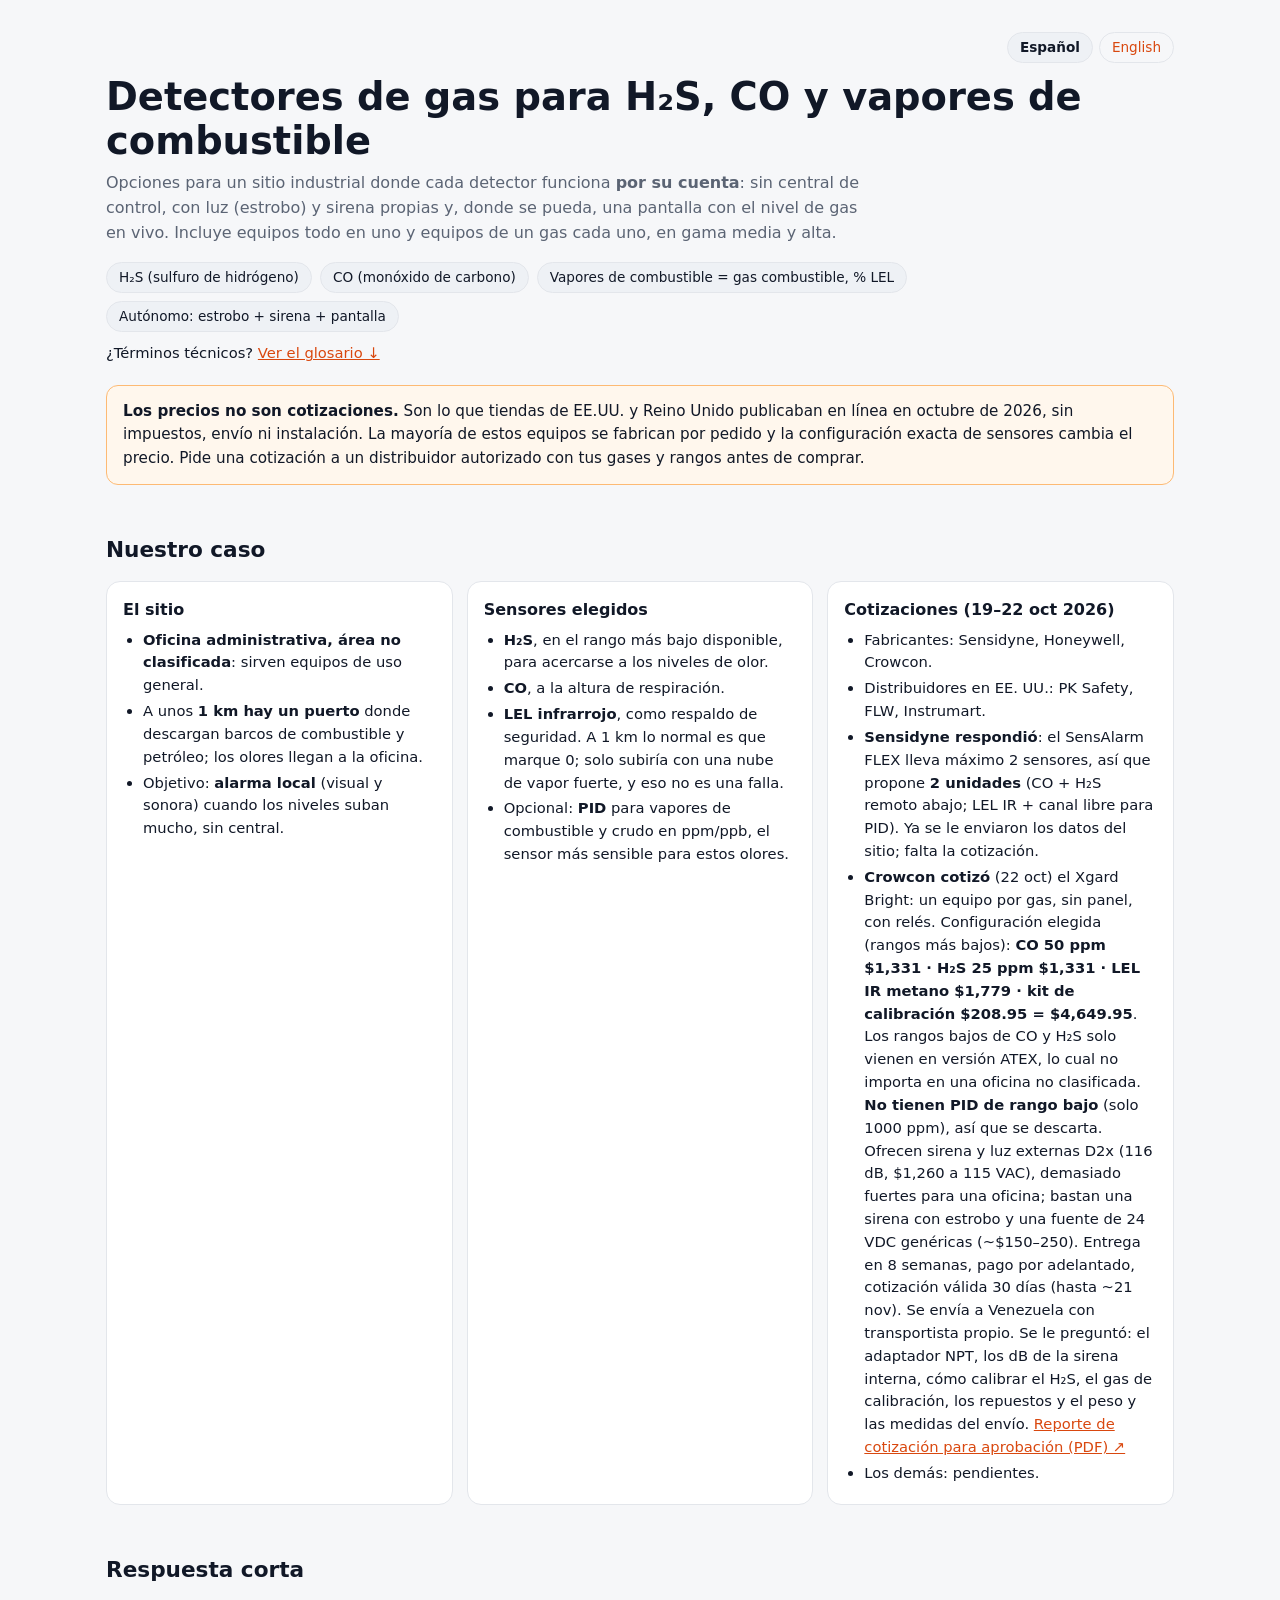
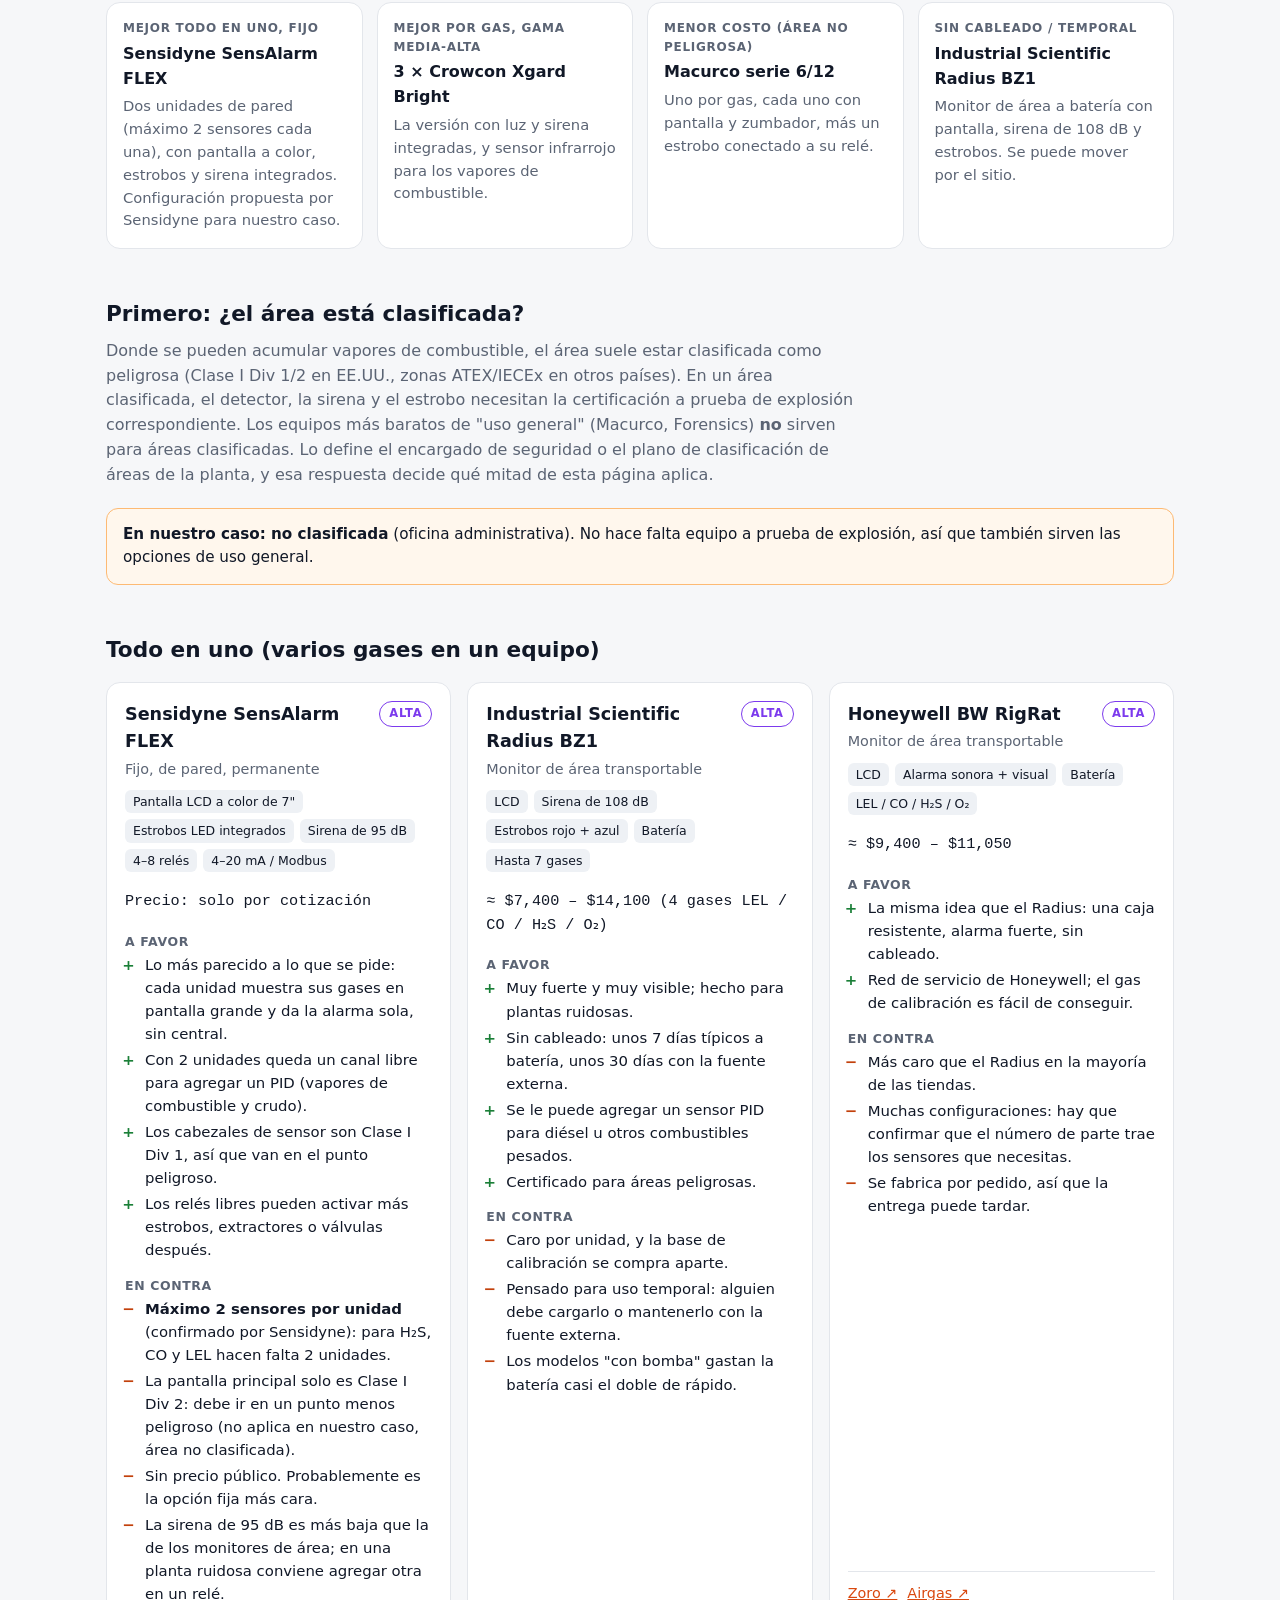
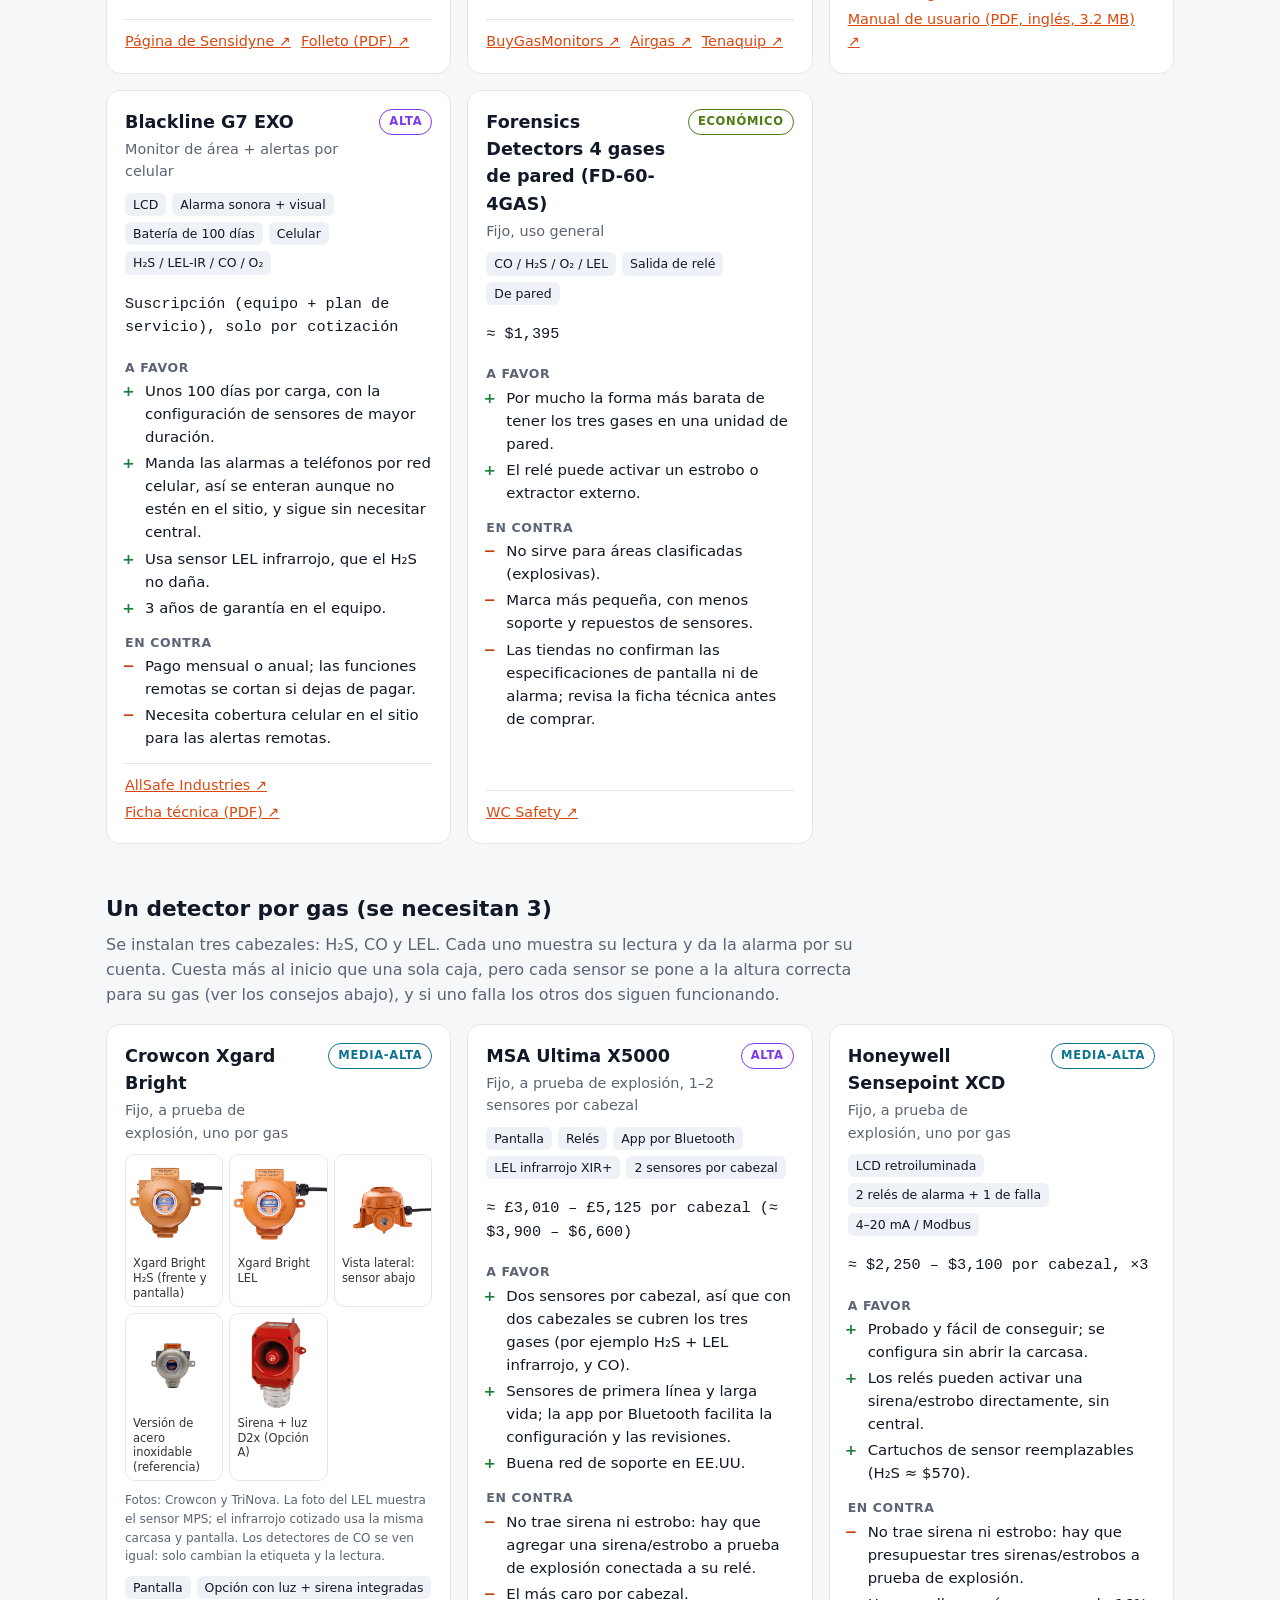
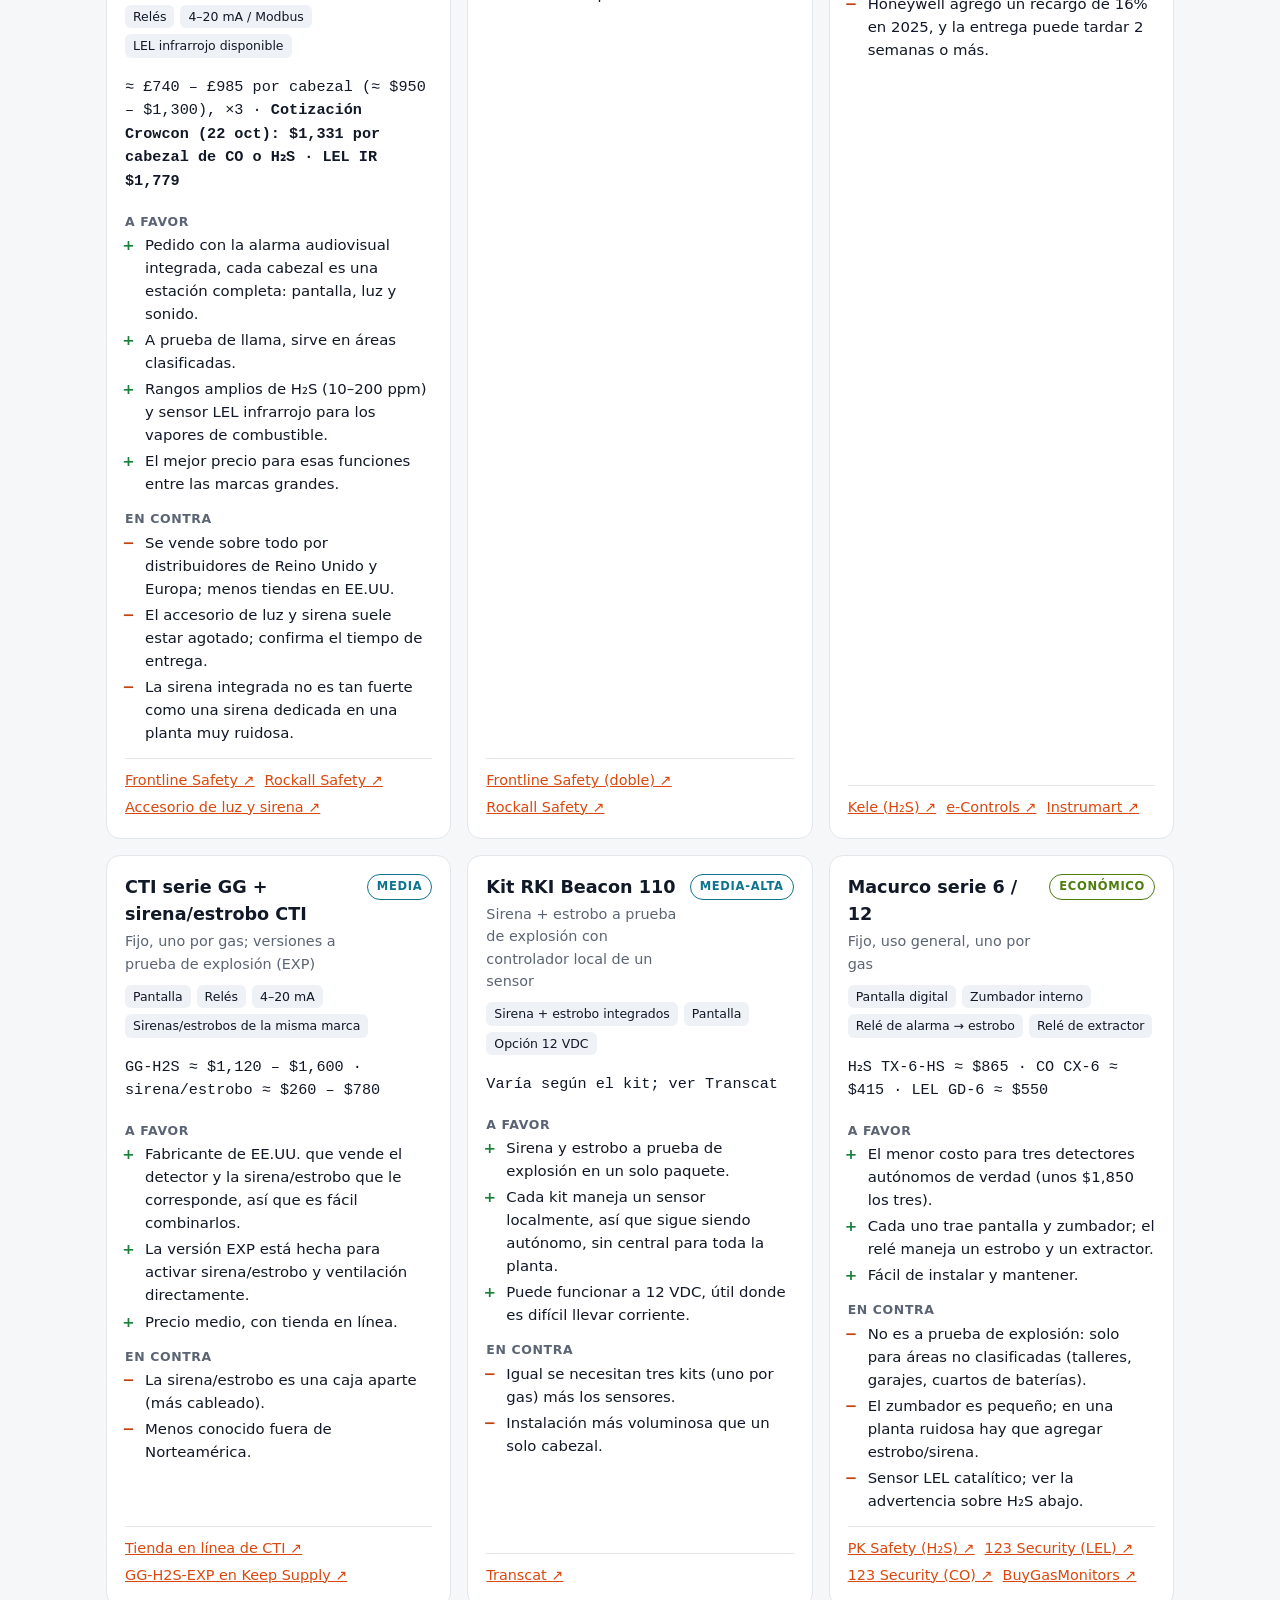
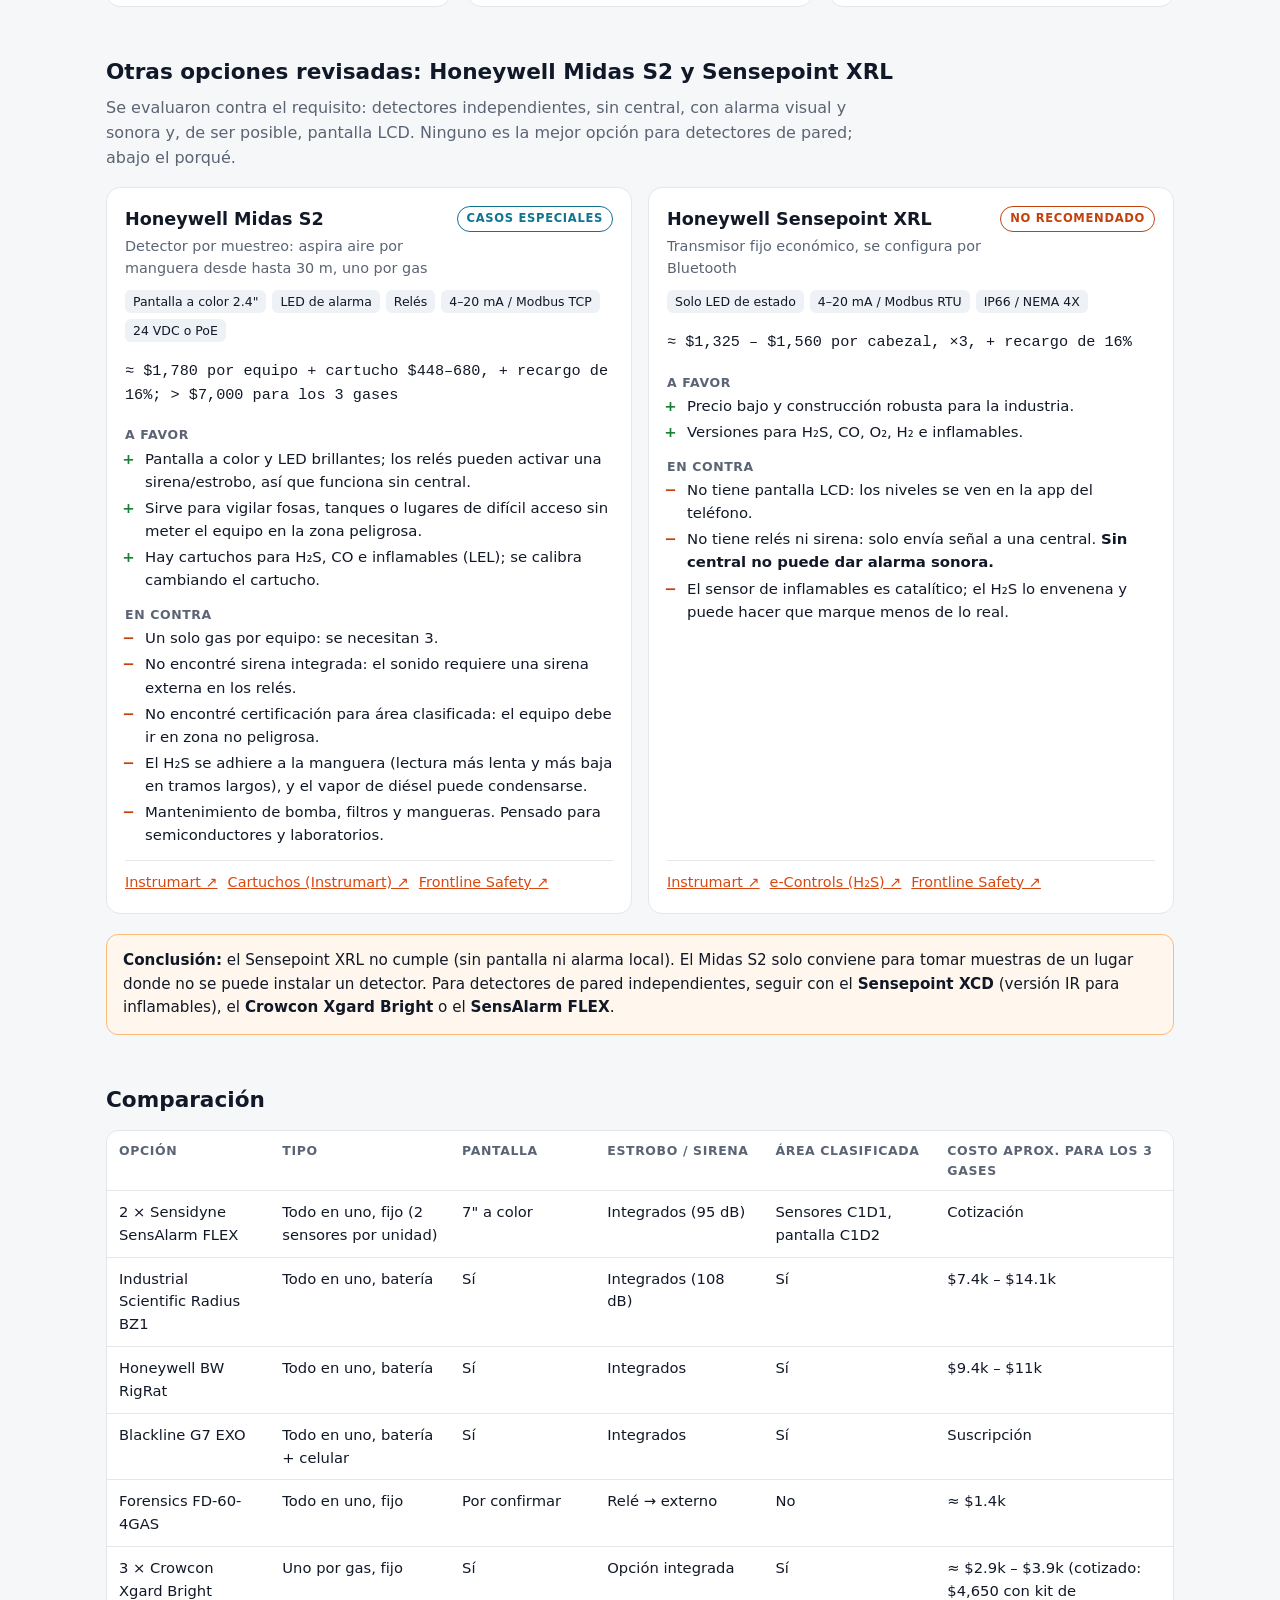
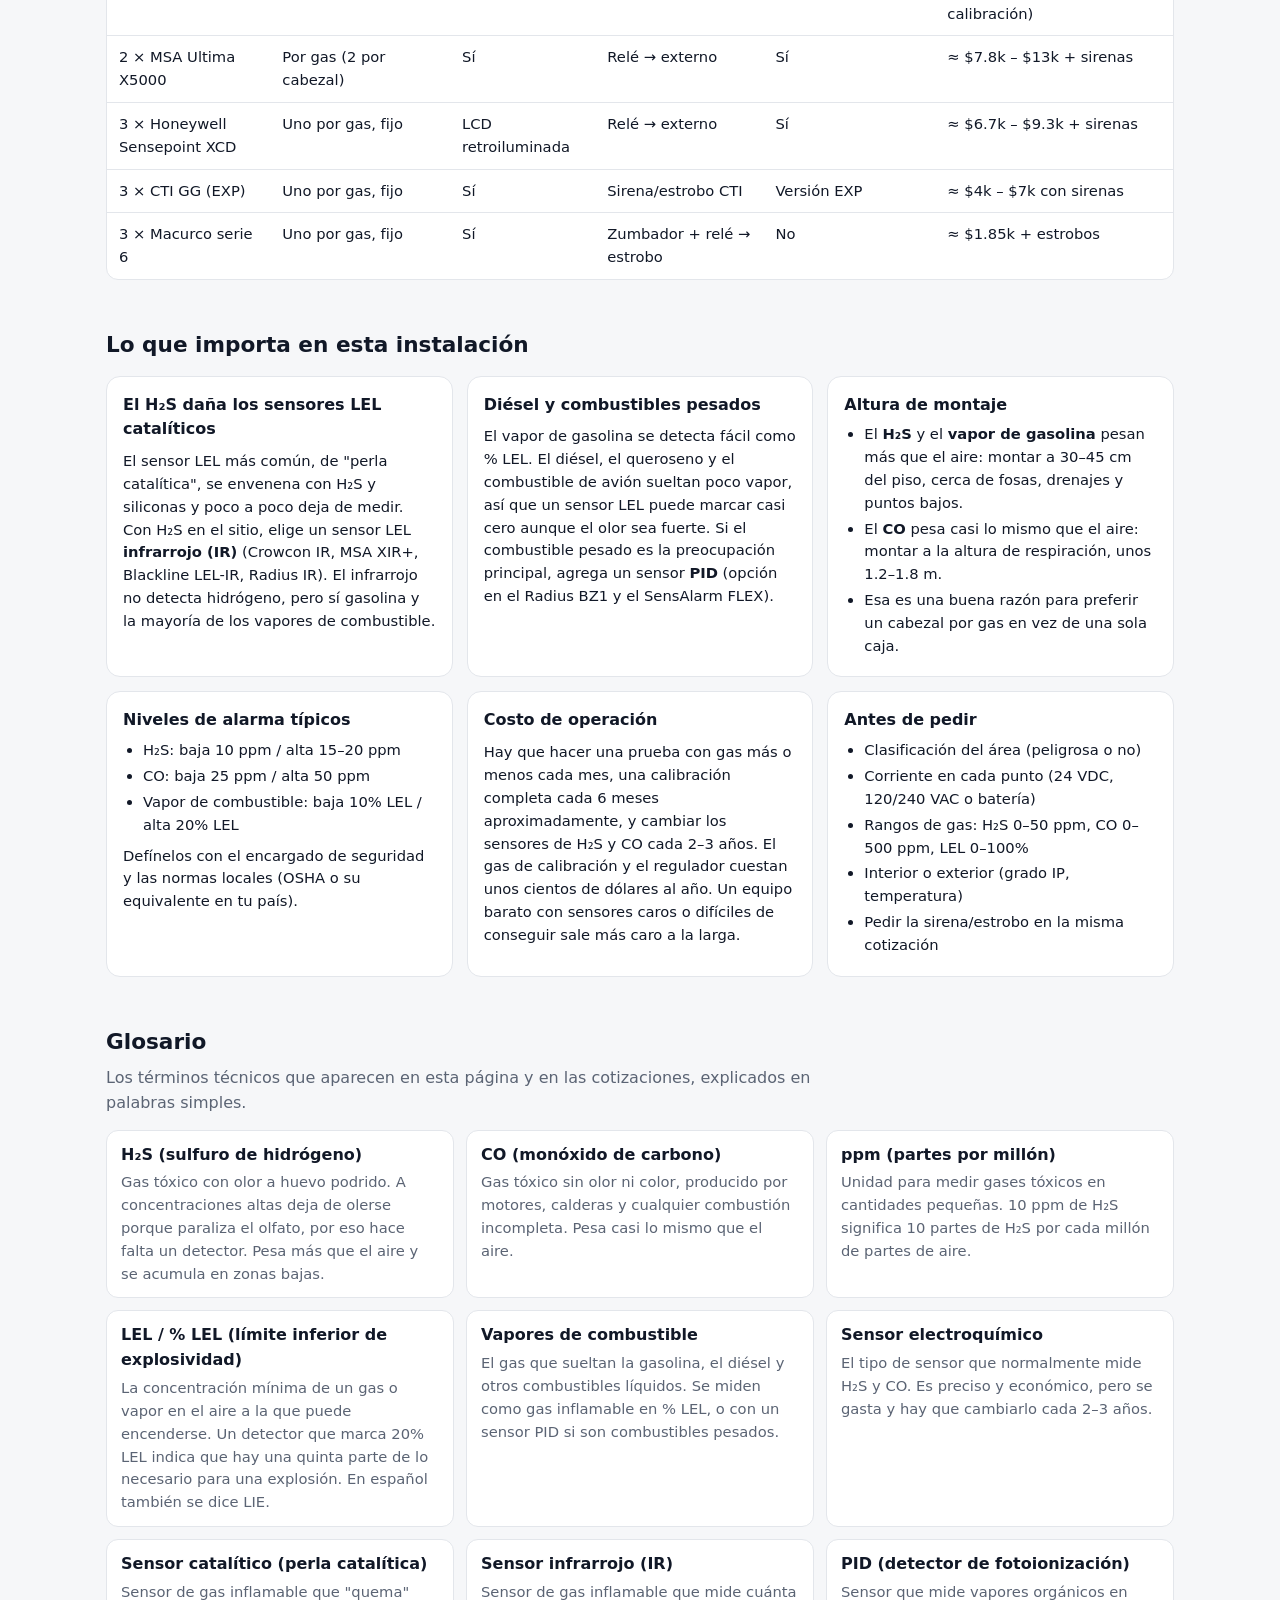
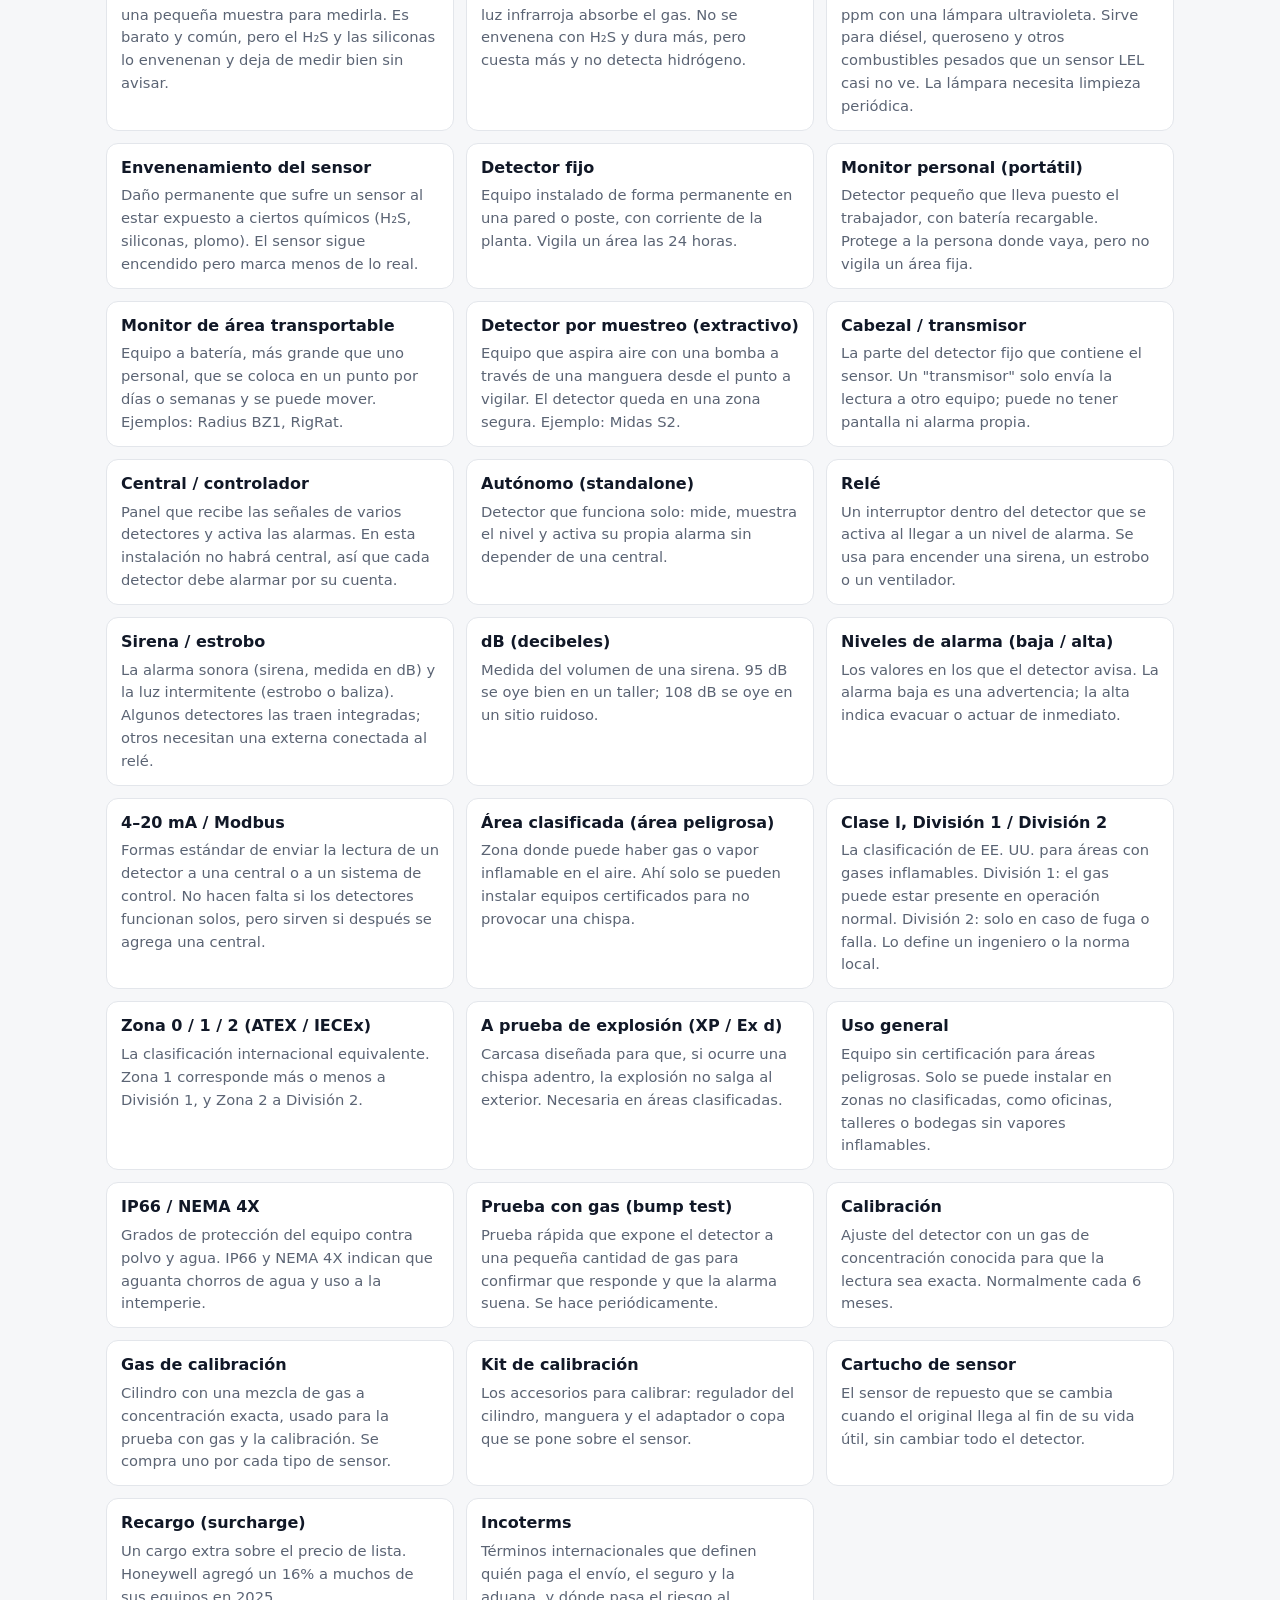
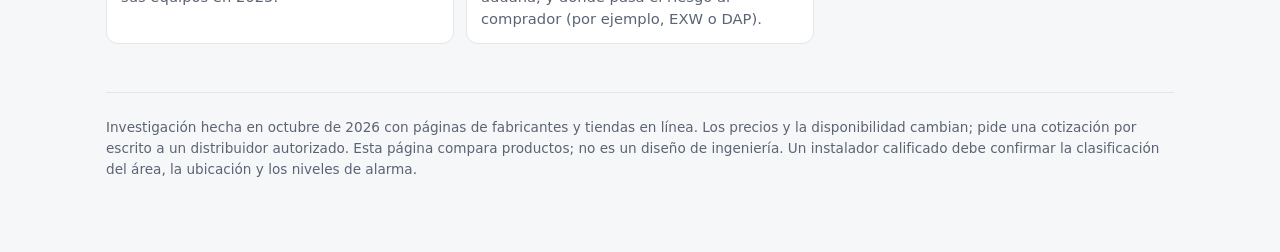
==== commit f2b8f784: "bomtaca: Crowcon photos (ES/EN) Co-Authored-By: Claude Opus 5.5 <noreply@anthropic.com>" ====
--- a/bomtaca/index.html
+++ b/bomtaca/index.html
@@ -48,6 +48,7 @@
 .pick .v{font-weight:700;margin:4px 0}
 .pick p{font-size:.92rem;color:var(--muted);margin:0}
 .grid{display:grid;grid-template-columns:repeat(auto-fit,minmax(min(320px,100%),1fr));gap:16px;margin-top:16px}
+.photos{display:grid;grid-template-columns:repeat(auto-fill,minmax(88px,1fr));gap:6px;margin:0}.photos figure{margin:0;background:#fff;border:1px solid var(--line);border-radius:10px;overflow:hidden}.photos img{display:block;width:100%;height:auto;aspect-ratio:1;object-fit:contain;background:#fff}.photos figcaption{font-size:11.5px;line-height:1.3;padding:5px 7px;color:#333;background:#fff}.photos-note{font-size:12px;color:var(--muted,#888);margin:0}
 .card{background:var(--card);border:1px solid var(--line);border-radius:14px;padding:18px;display:flex;flex-direction:column;gap:10px}
 .top{display:flex;justify-content:space-between;align-items:flex-start;gap:10px}
 .tier{font-size:.72rem;font-weight:700;letter-spacing:.06em;text-transform:uppercase;padding:3px 9px;border-radius:999px;border:1px solid currentColor;white-space:nowrap}
@@ -227,6 +228,8 @@
 
     <article class="card">
       <div class="top"><div><h3>Crowcon Xgard Bright</h3><p class="sub">Fijo, a prueba de explosión, uno por gas</p></div><span class="tier mid">Media-alta</span></div>
+      <div class="photos"><figure><a href="/bomtaca/img/xgard-bright-h2s.jpg" target="_blank" rel="noopener"><img src="/bomtaca/img/xgard-bright-h2s.jpg" alt="Xgard Bright H₂S (frente y pantalla)" loading="lazy" width="700" height="700"></a><figcaption>Xgard Bright H₂S (frente y pantalla)</figcaption></figure><figure><a href="/bomtaca/img/xgard-bright-lel.jpg" target="_blank" rel="noopener"><img src="/bomtaca/img/xgard-bright-lel.jpg" alt="Xgard Bright LEL" loading="lazy" width="700" height="700"></a><figcaption>Xgard Bright LEL</figcaption></figure><figure><a href="/bomtaca/img/xgard-bright-sensor.jpg" target="_blank" rel="noopener"><img src="/bomtaca/img/xgard-bright-sensor.jpg" alt="Vista lateral: sensor abajo" loading="lazy" width="700" height="700"></a><figcaption>Vista lateral: sensor abajo</figcaption></figure><figure><a href="/bomtaca/img/xgard-bright-inox.jpg" target="_blank" rel="noopener"><img src="/bomtaca/img/xgard-bright-inox.jpg" alt="Versión de acero inoxidable (referencia)" loading="lazy" width="700" height="700"></a><figcaption>Versión de acero inoxidable (referencia)</figcaption></figure><figure><a href="/bomtaca/img/d2x-sirena-luz.jpg" target="_blank" rel="noopener"><img src="/bomtaca/img/d2x-sirena-luz.jpg" alt="Sirena + luz D2x (Opción A)" loading="lazy" width="700" height="700"></a><figcaption>Sirena + luz D2x (Opción A)</figcaption></figure></div>
+      <p class="photos-note">Fotos: Crowcon y TriNova. La foto del LEL muestra el sensor MPS; el infrarrojo cotizado usa la misma carcasa y pantalla. Los detectores de CO se ven igual: solo cambian la etiqueta y la lectura.</p>
       <div class="feat"><span>Pantalla</span><span>Opción con luz + sirena integradas</span><span>Relés</span><span>4–20 mA / Modbus</span><span>LEL infrarrojo disponible</span></div>
       <p class="price">≈ £740 – £985 por cabezal (≈ $950 – $1,300), ×3 · <strong>Cotización Crowcon (22 oct): $1,331 por cabezal de CO o H₂S · LEL IR $1,779</strong></p>
       <div><div class="lbl">A favor</div><ul class="pros">
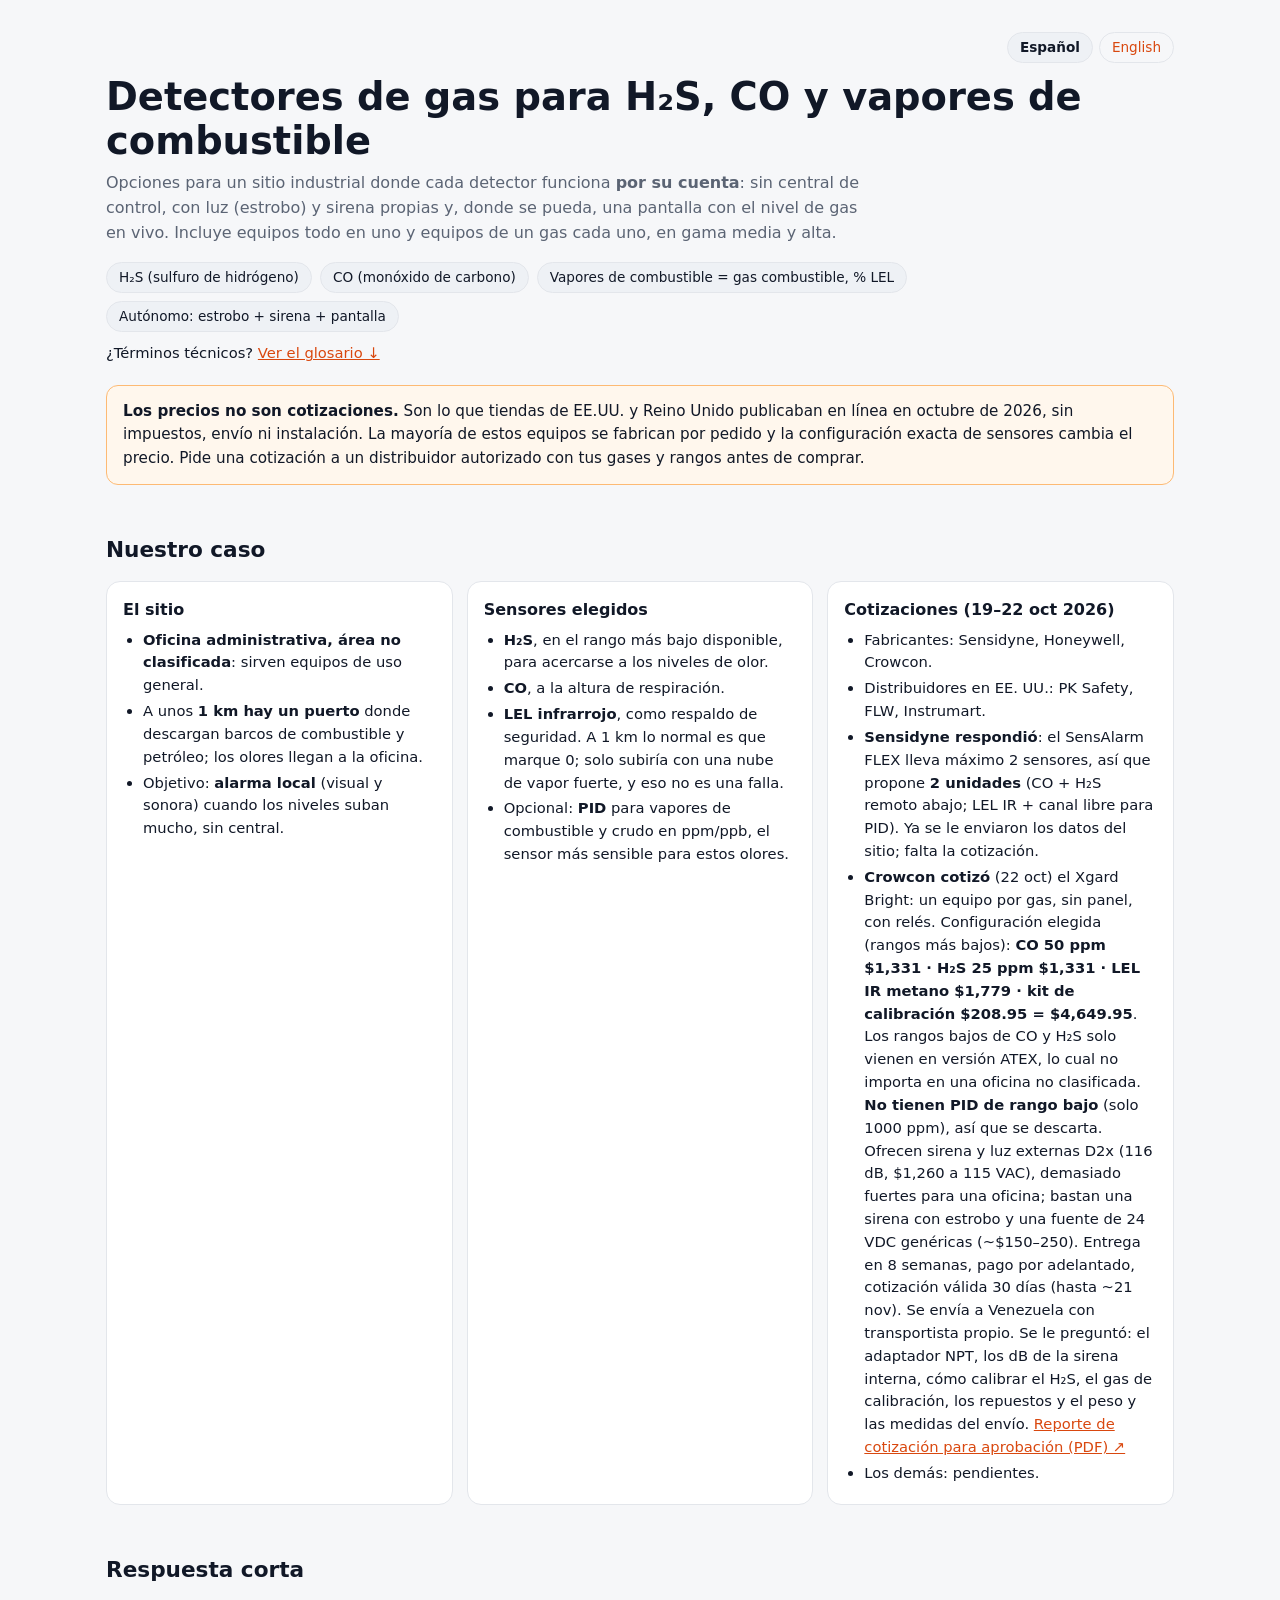
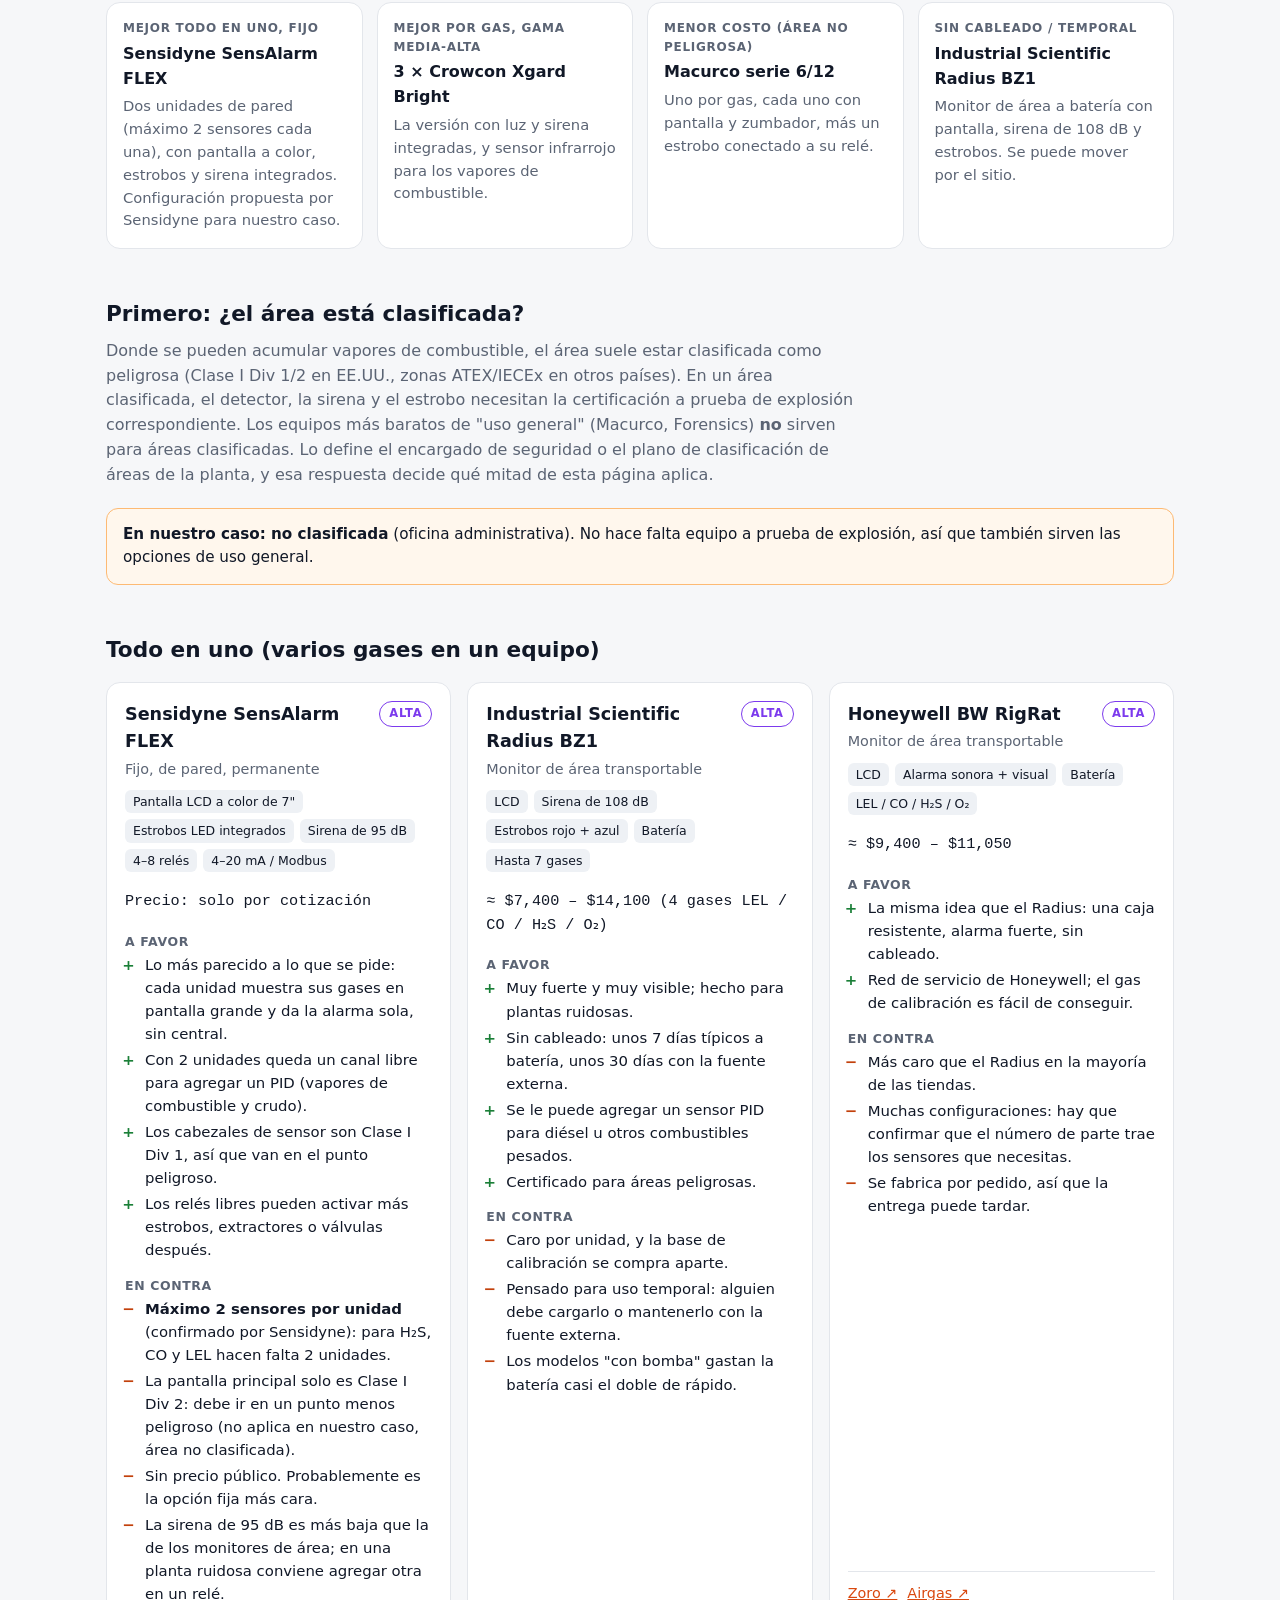
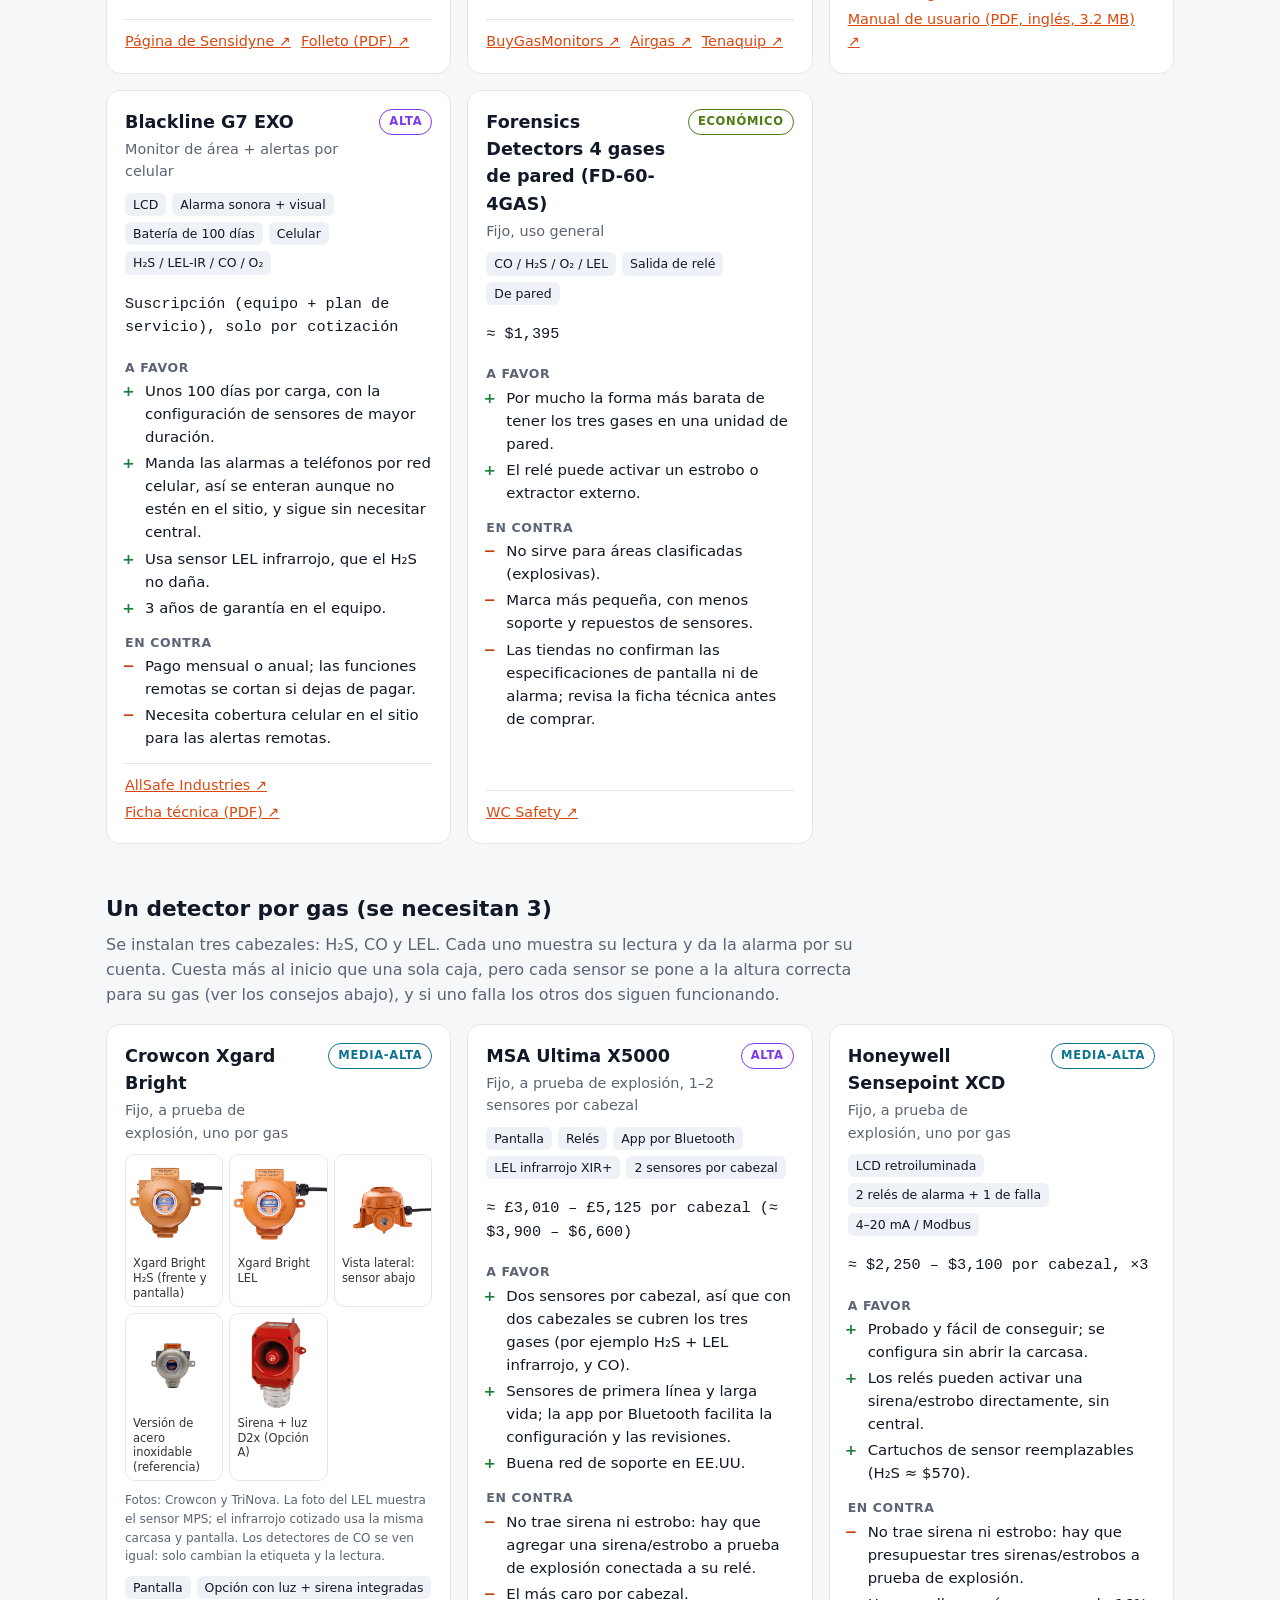
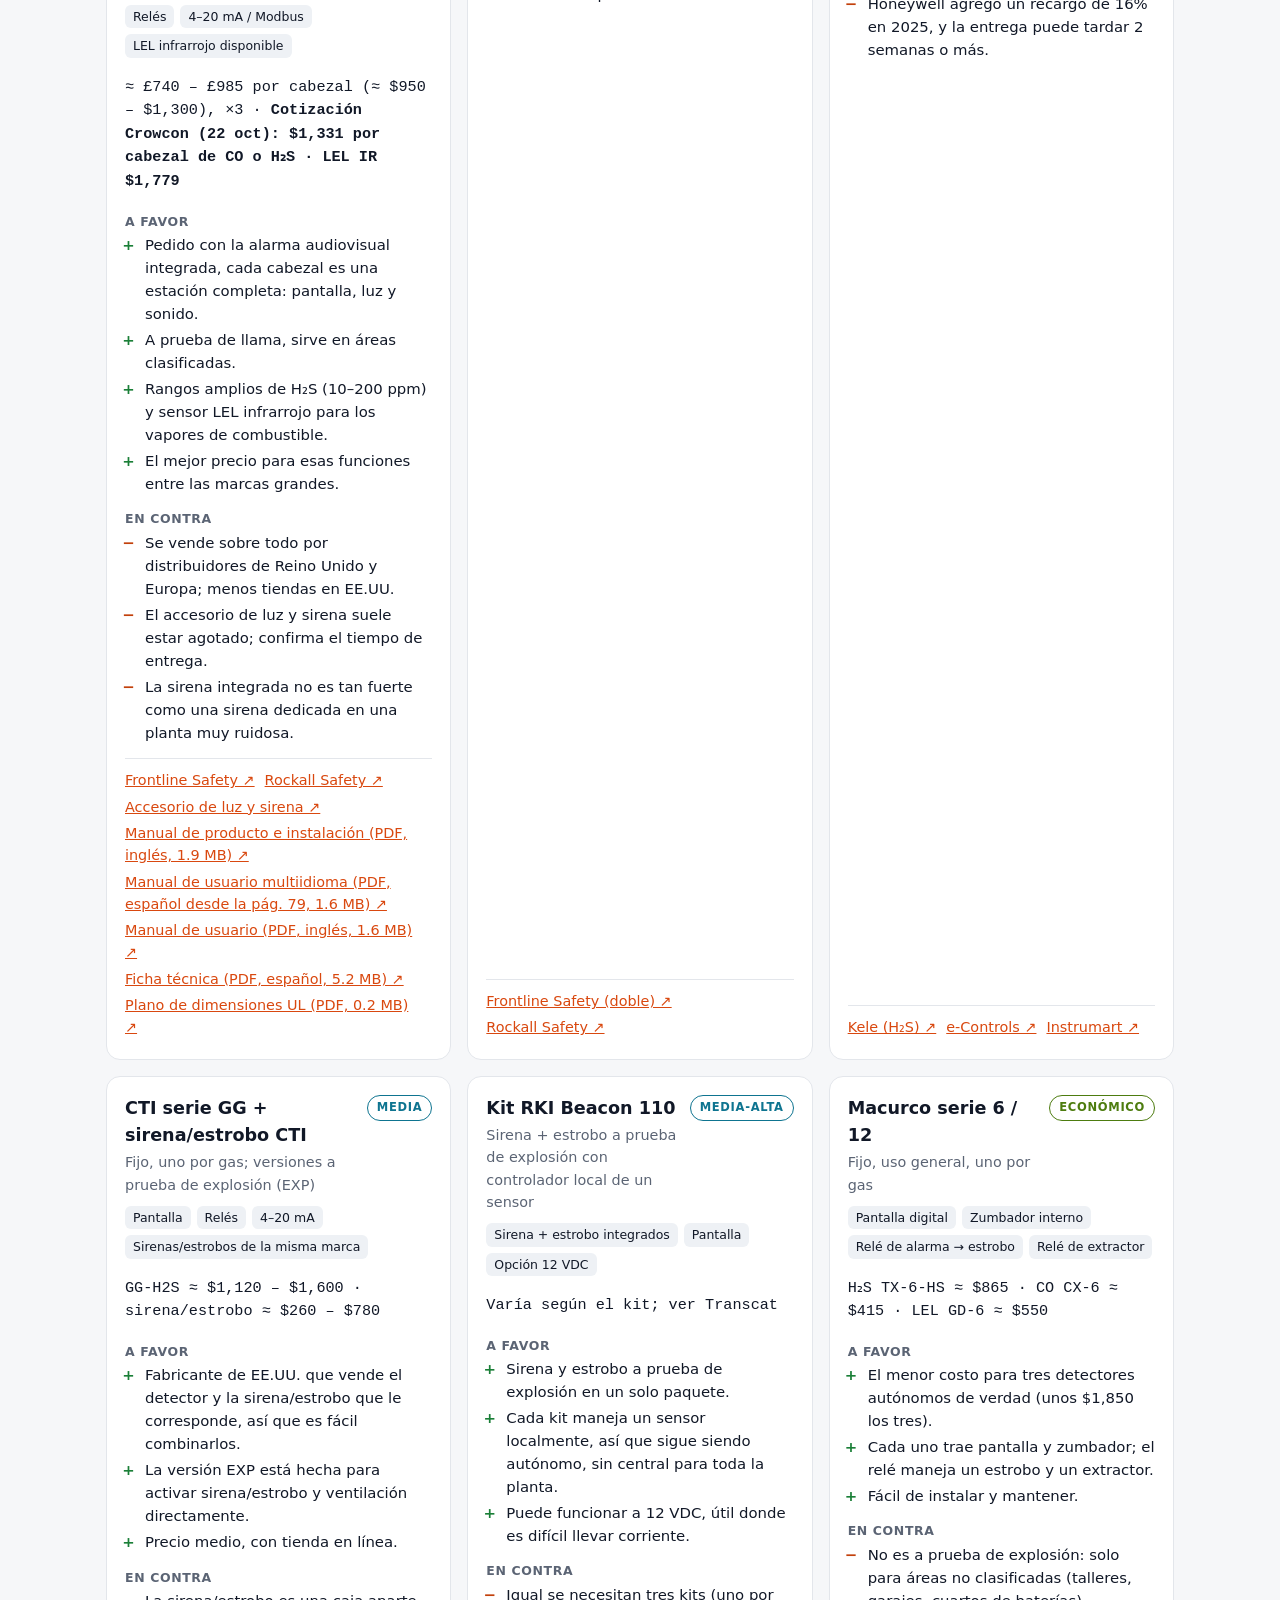
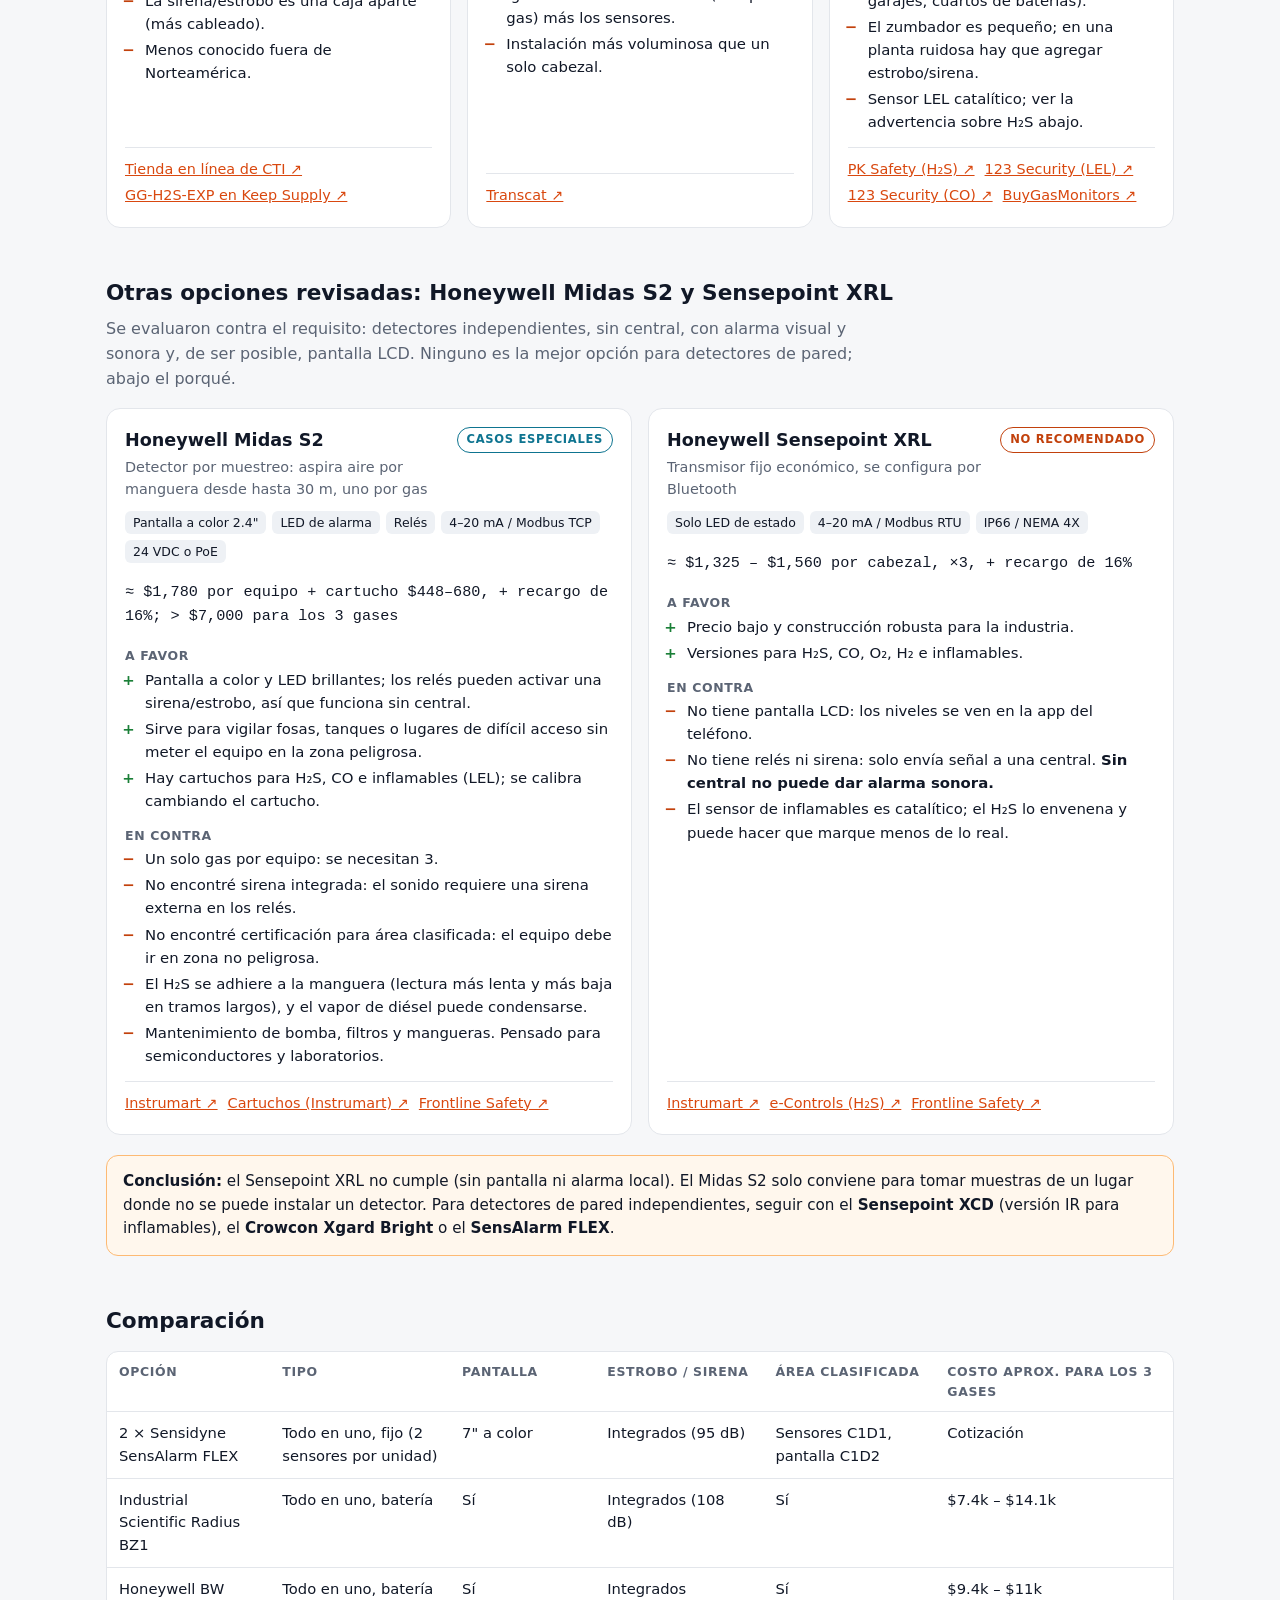
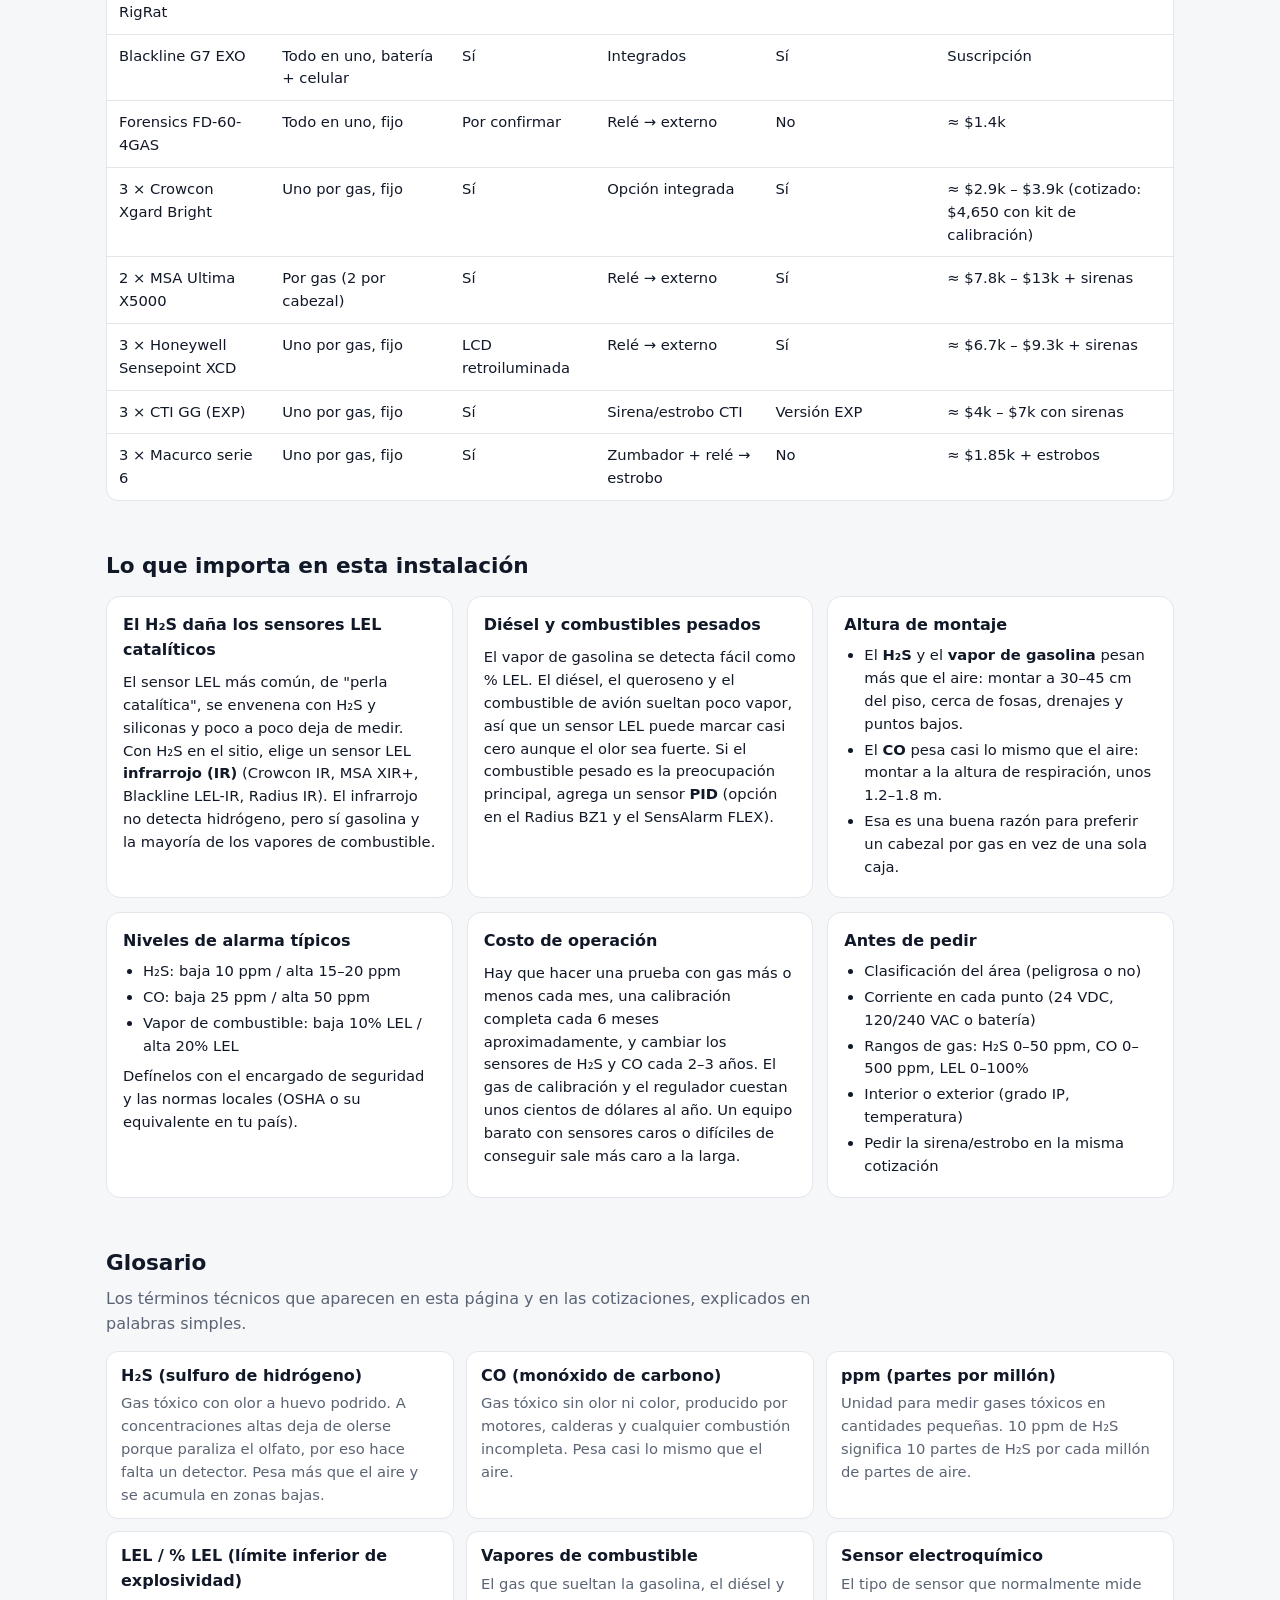
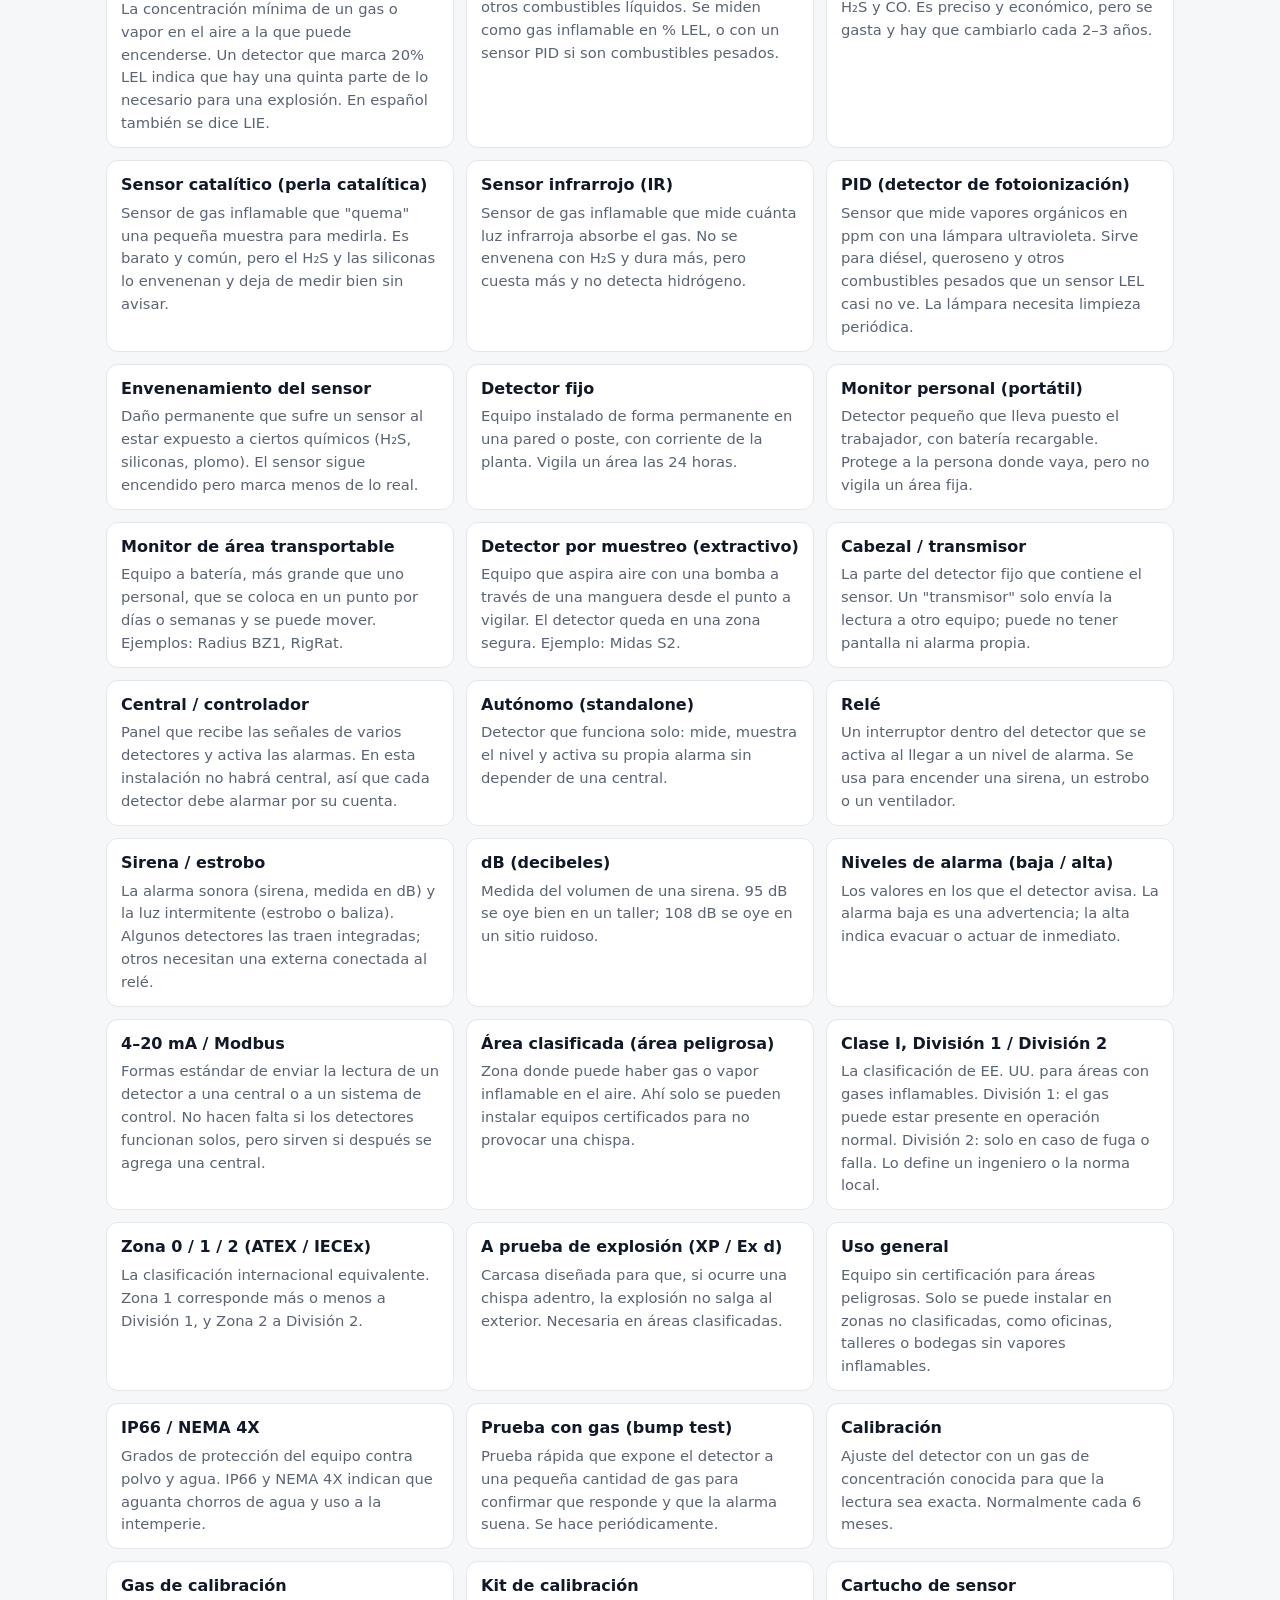
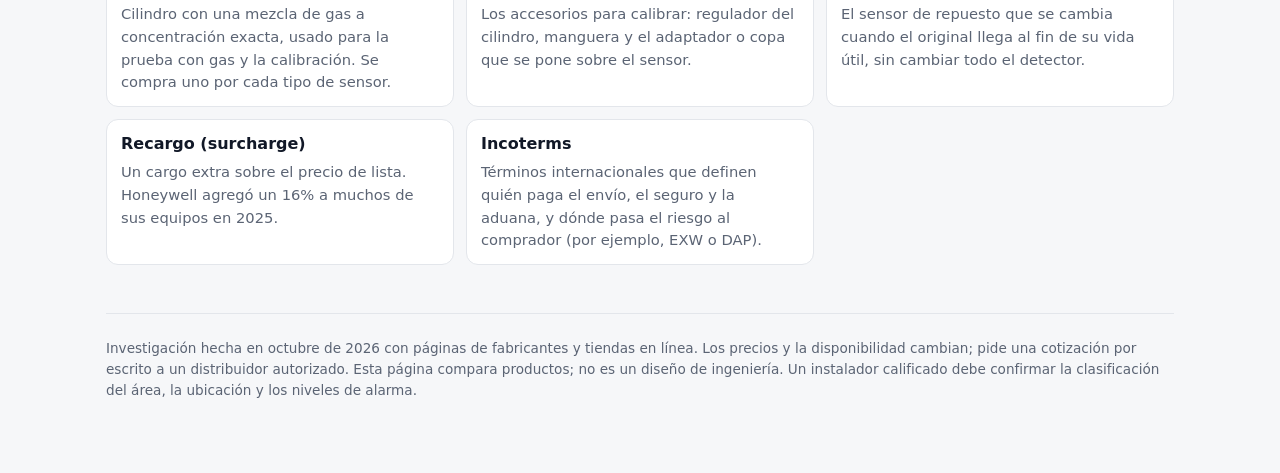
==== commit f51cd7ec: "bomtaca: Crowcon Xgard Bright manuals (ES/EN) Co-Authored-By: Claude Opus 5.5 <noreply@anthropic.com" ====
--- a/bomtaca/index.html
+++ b/bomtaca/index.html
@@ -243,7 +243,7 @@
         <li>El accesorio de luz y sirena suele estar agotado; confirma el tiempo de entrega.</li>
         <li>La sirena integrada no es tan fuerte como una sirena dedicada en una planta muy ruidosa.</li>
       </ul></div>
-      <div class="buy"><a href="https://www.frontline-safety.co.uk/crowcon-xgard-bright-fixed-gas-detector" target="_blank" rel="noopener">Frontline Safety ↗</a><a href="https://www.rockallsafety.co.uk/product/crowcon-xgard-bright-fixed-gas-detector/" target="_blank" rel="noopener">Rockall Safety ↗</a><a href="https://www.safety.com.sg/products/crowcon-integrated-beacon-sounder-for-xgardbright-crnbcs-d46h73" target="_blank" rel="noopener">Accesorio de luz y sirena ↗</a></div>
+      <div class="buy"><a href="https://www.frontline-safety.co.uk/crowcon-xgard-bright-fixed-gas-detector" target="_blank" rel="noopener">Frontline Safety ↗</a><a href="https://www.rockallsafety.co.uk/product/crowcon-xgard-bright-fixed-gas-detector/" target="_blank" rel="noopener">Rockall Safety ↗</a><a href="https://www.safety.com.sg/products/crowcon-integrated-beacon-sounder-for-xgardbright-crnbcs-d46h73" target="_blank" rel="noopener">Accesorio de luz y sirena ↗</a><a href="/bomtaca/docs/crowcon-xgard-bright-manual-producto.pdf" target="_blank" rel="noopener">Manual de producto e instalación (PDF, inglés, 1.9 MB) ↗</a><a href="/bomtaca/docs/crowcon-xgard-bright-manual-usuario-multiidioma.pdf" target="_blank" rel="noopener">Manual de usuario multiidioma (PDF, español desde la pág. 79, 1.6 MB) ↗</a><a href="/bomtaca/docs/crowcon-xgard-bright-manual-usuario.pdf" target="_blank" rel="noopener">Manual de usuario (PDF, inglés, 1.6 MB) ↗</a><a href="/bomtaca/docs/crowcon-xgard-bright-ficha-tecnica-es.pdf" target="_blank" rel="noopener">Ficha técnica (PDF, español, 5.2 MB) ↗</a><a href="/bomtaca/docs/crowcon-xgard-bright-plano-ul.pdf" target="_blank" rel="noopener">Plano de dimensiones UL (PDF, 0.2 MB) ↗</a></div>
     </article>
 
     <article class="card">
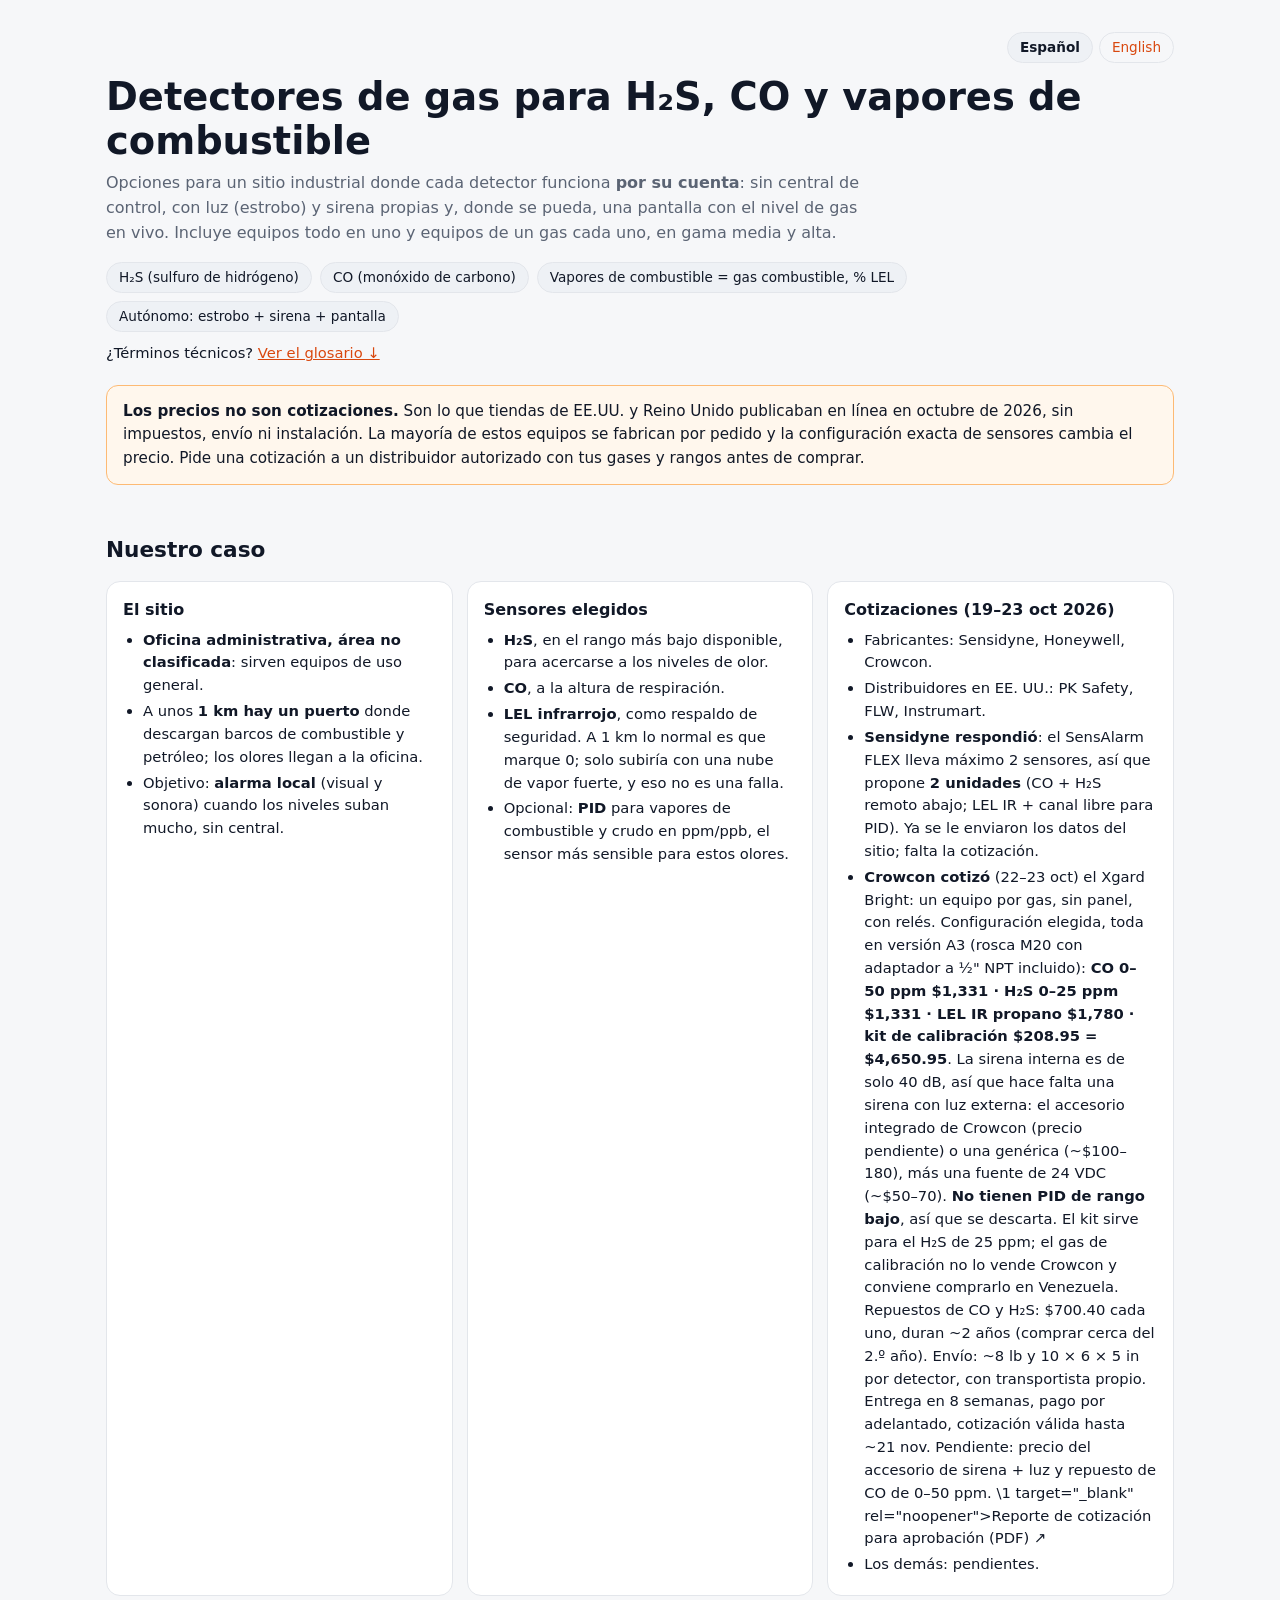
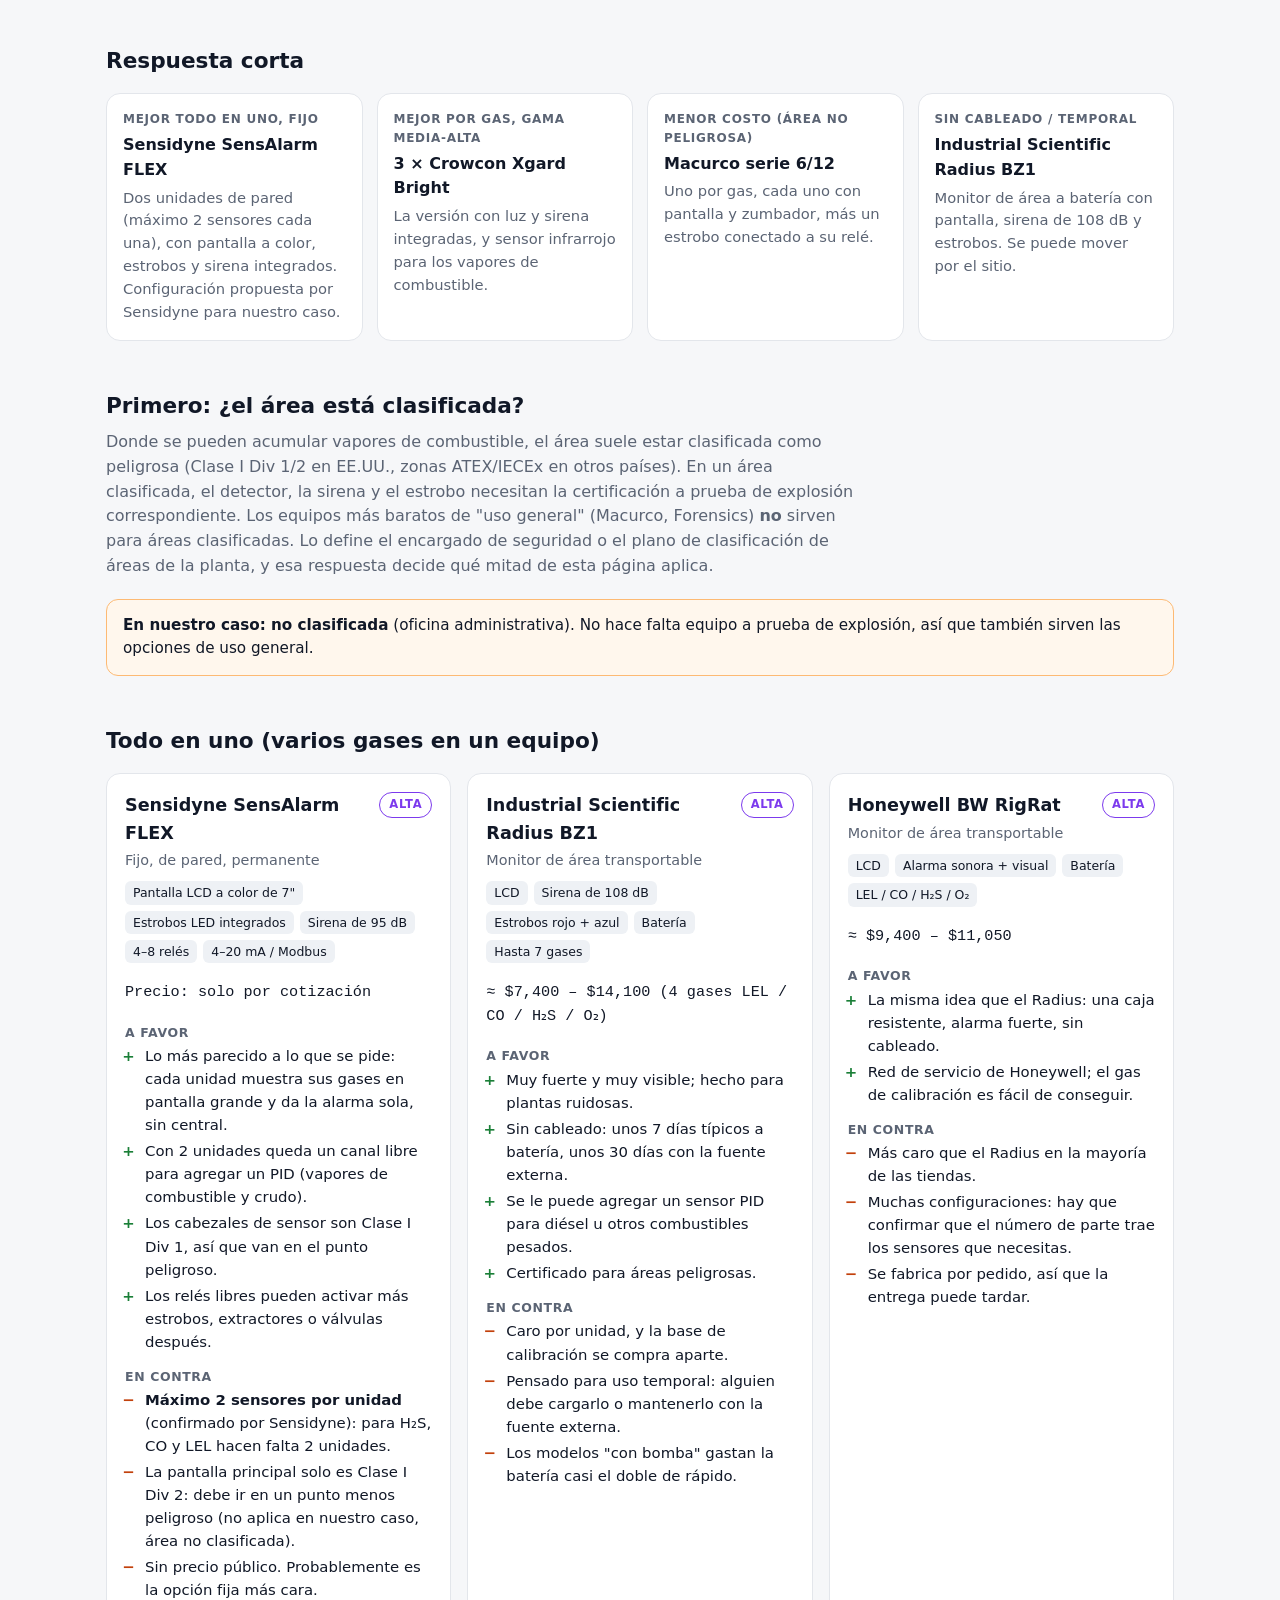
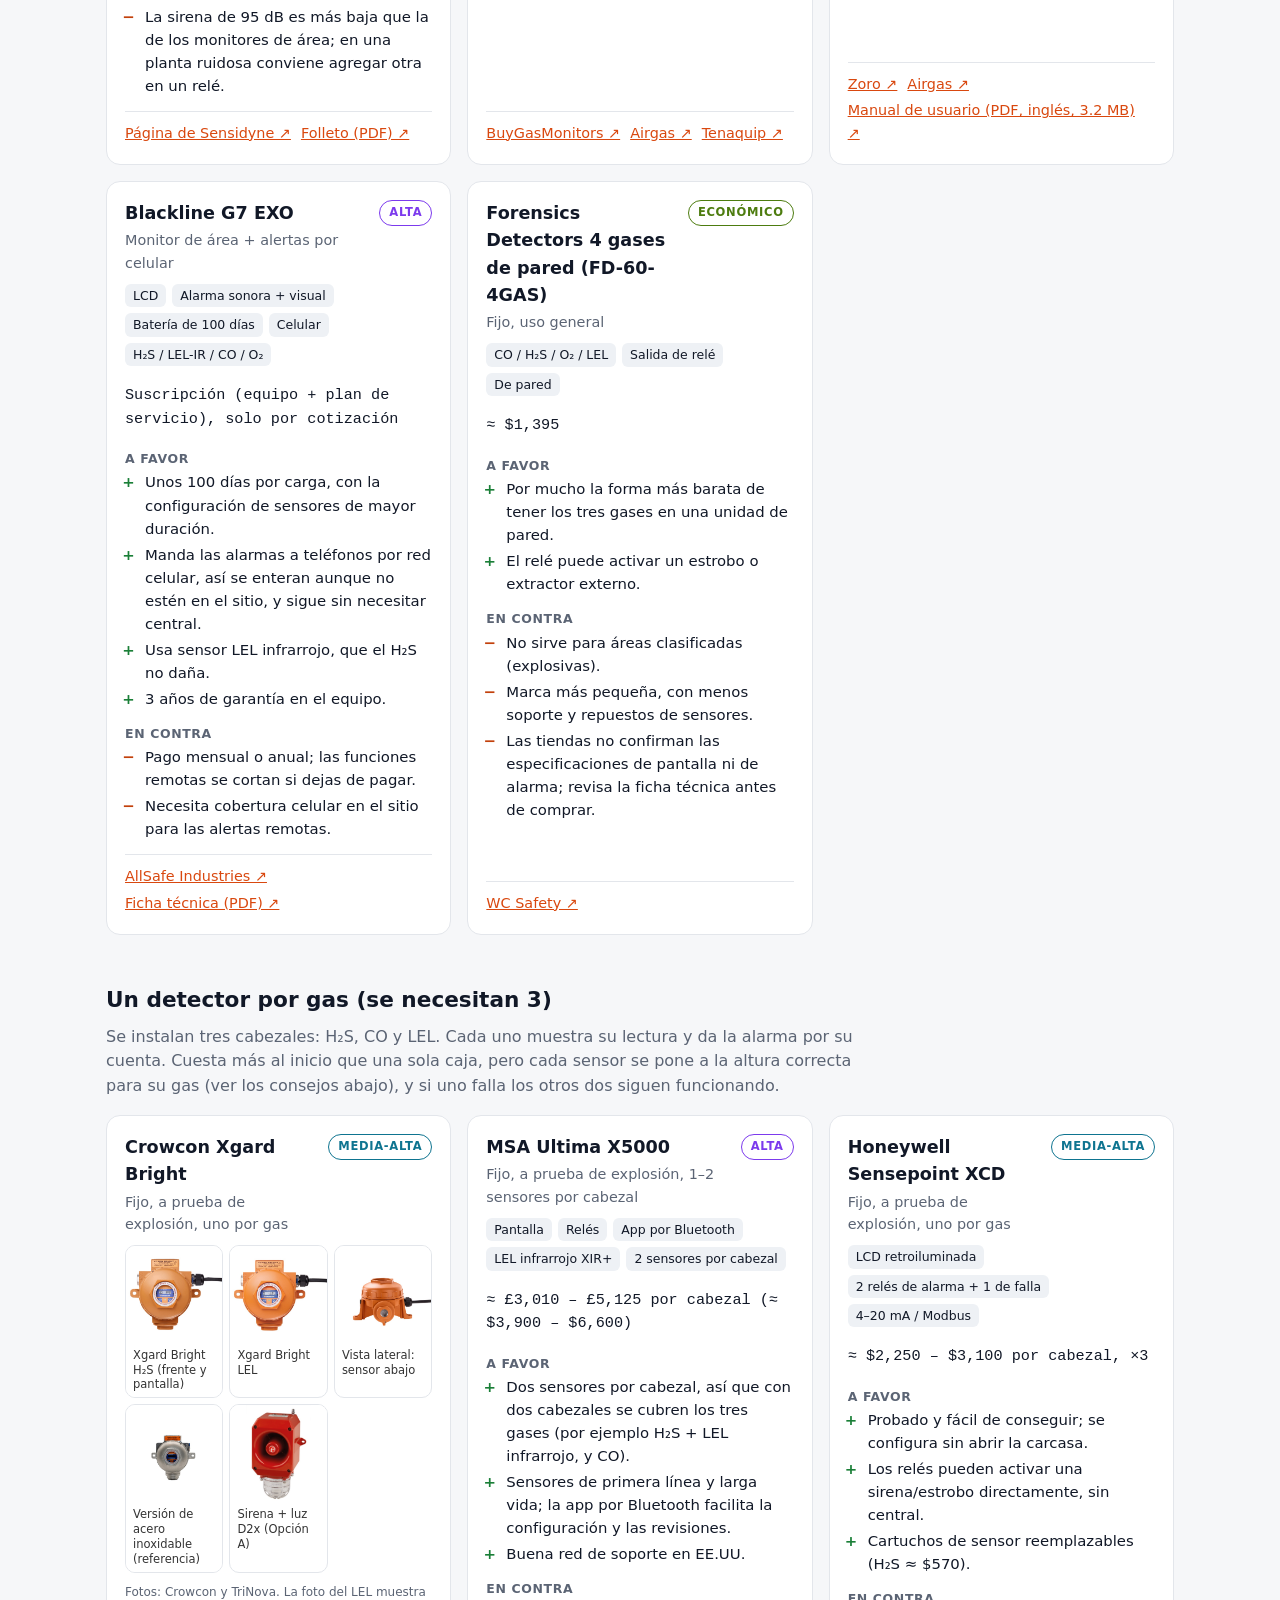
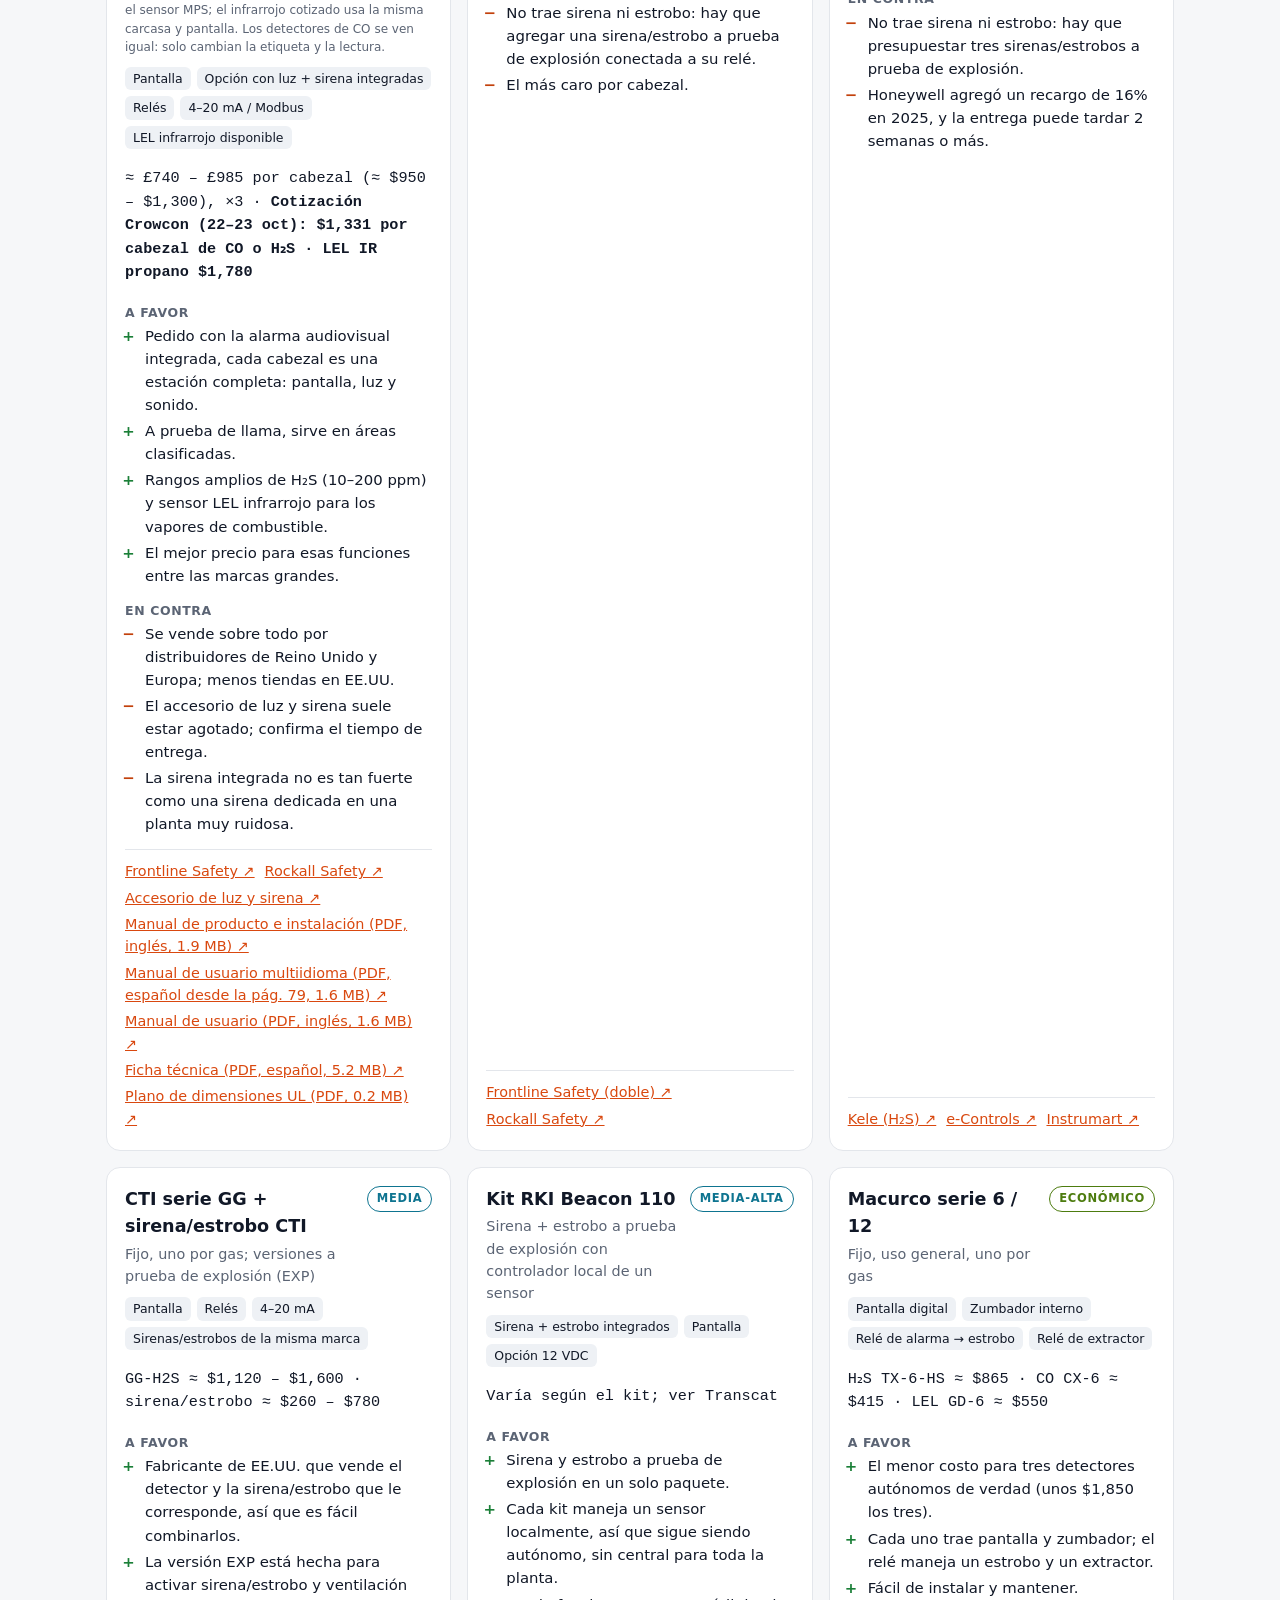
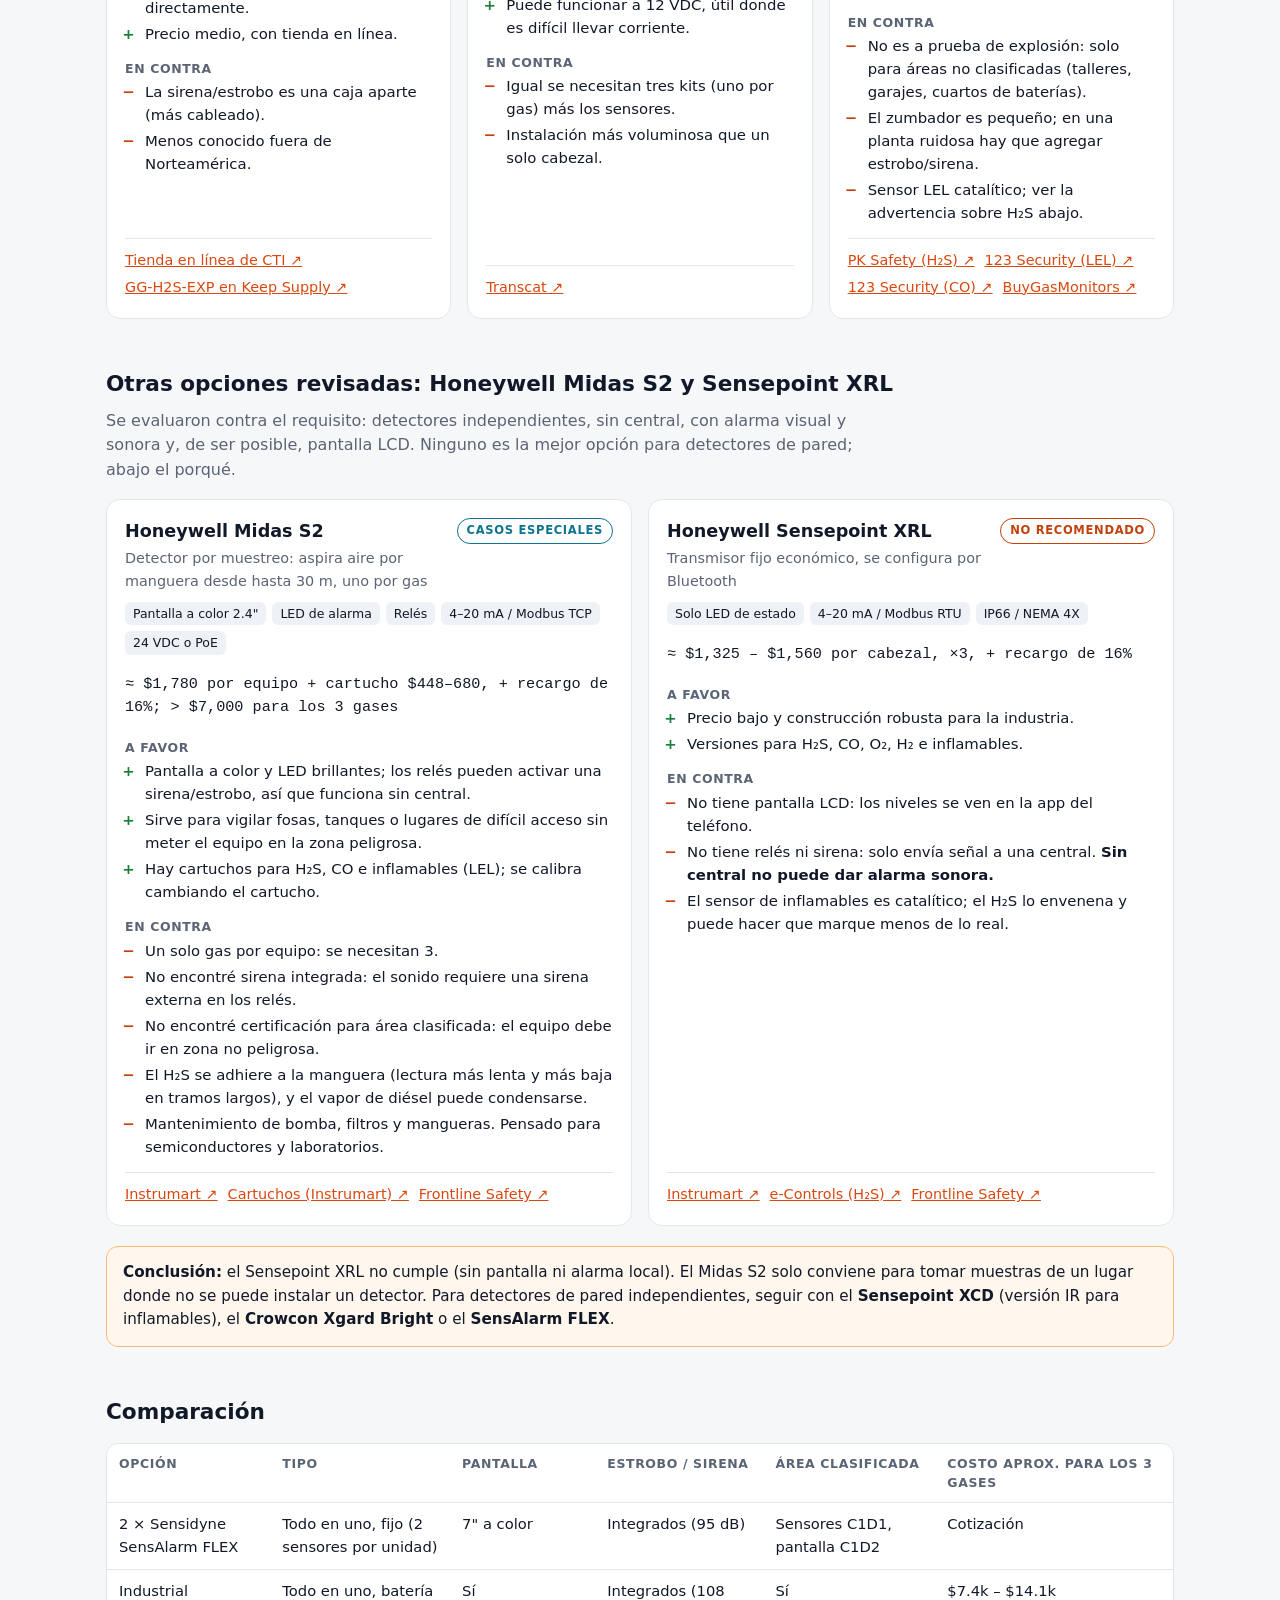
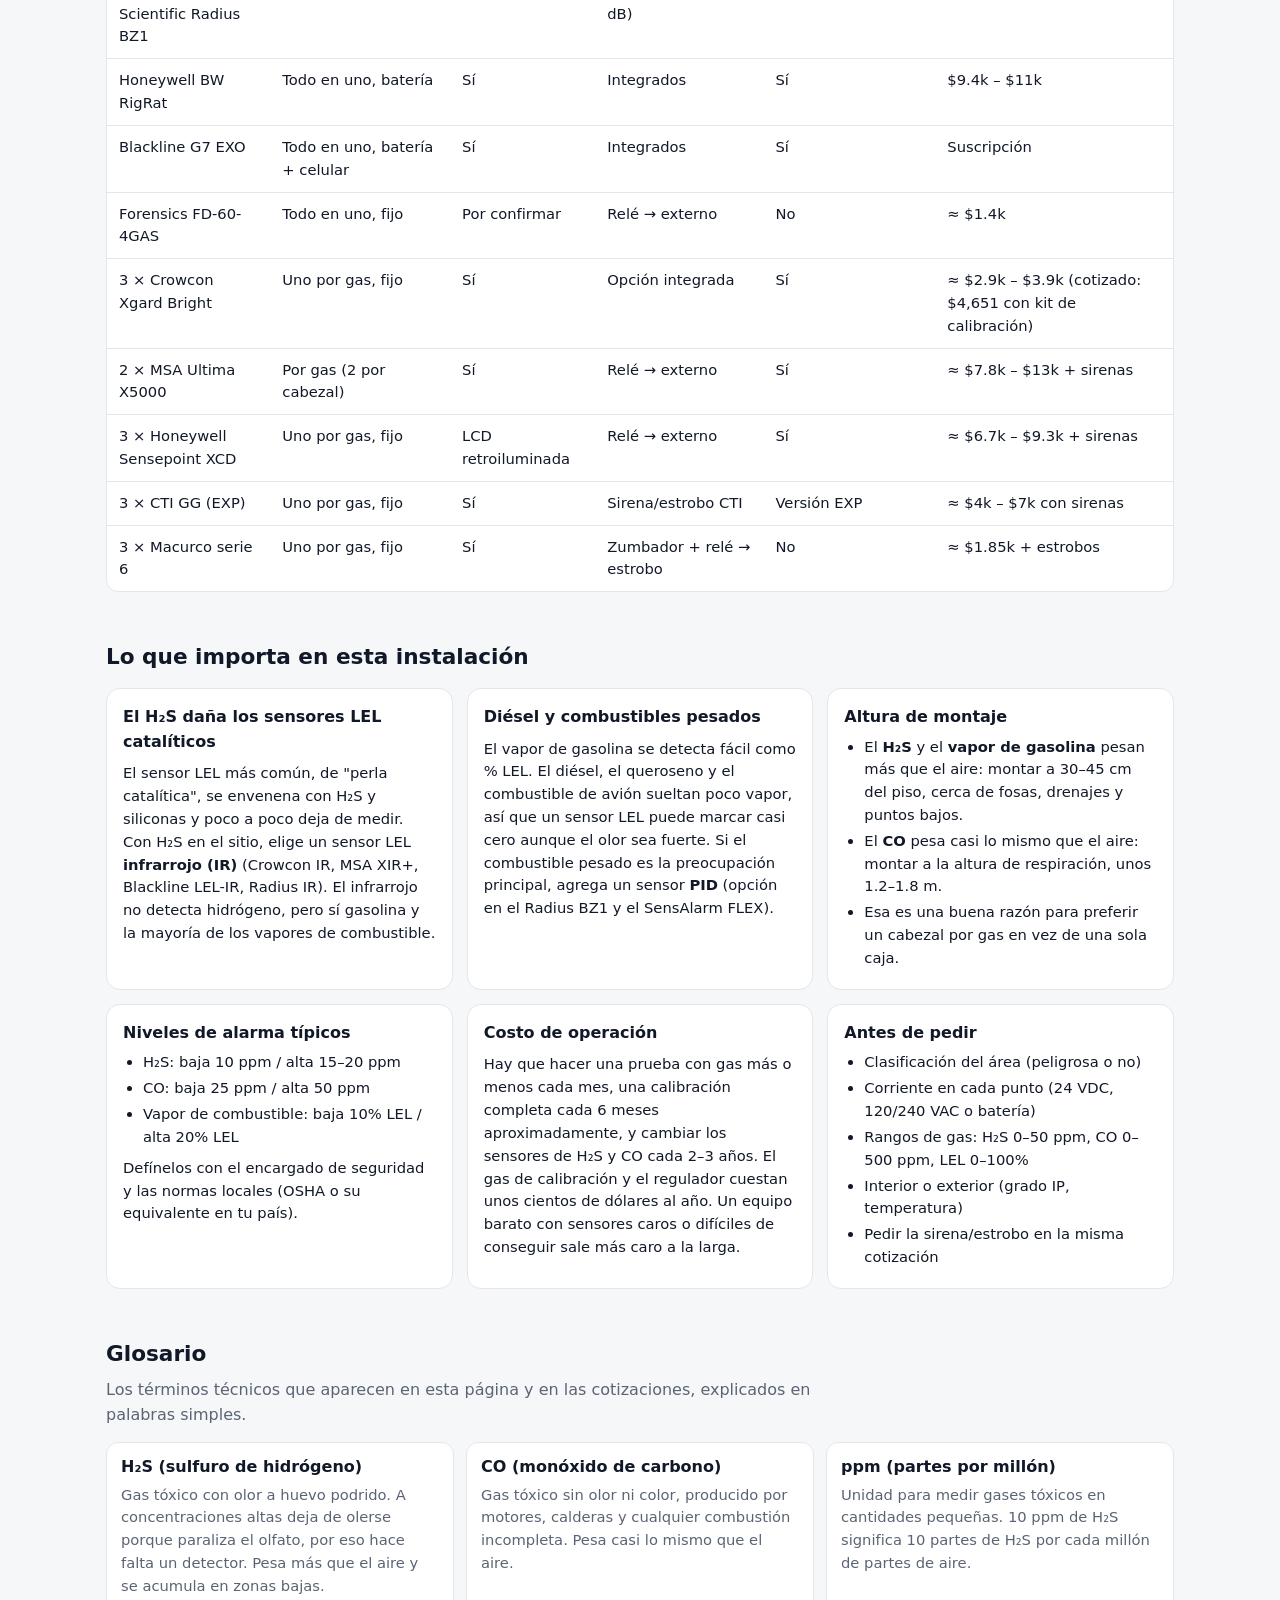
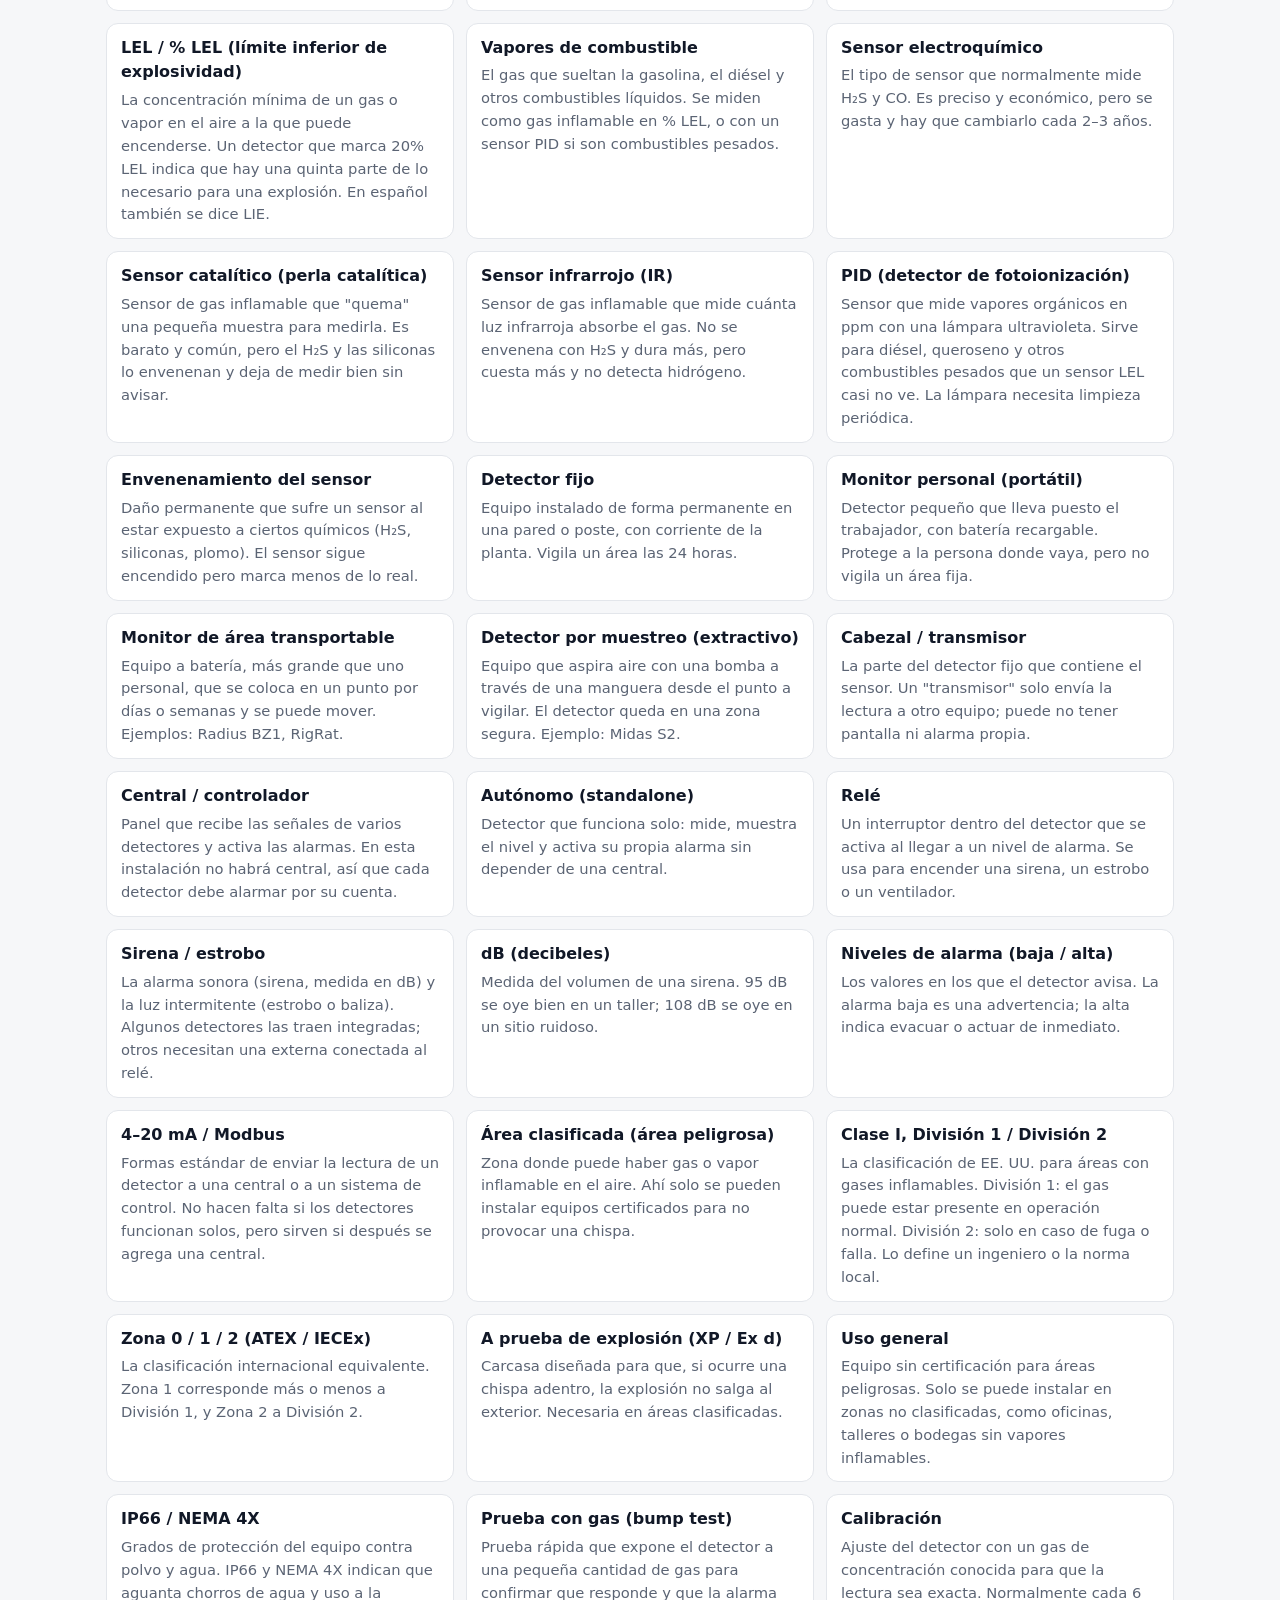
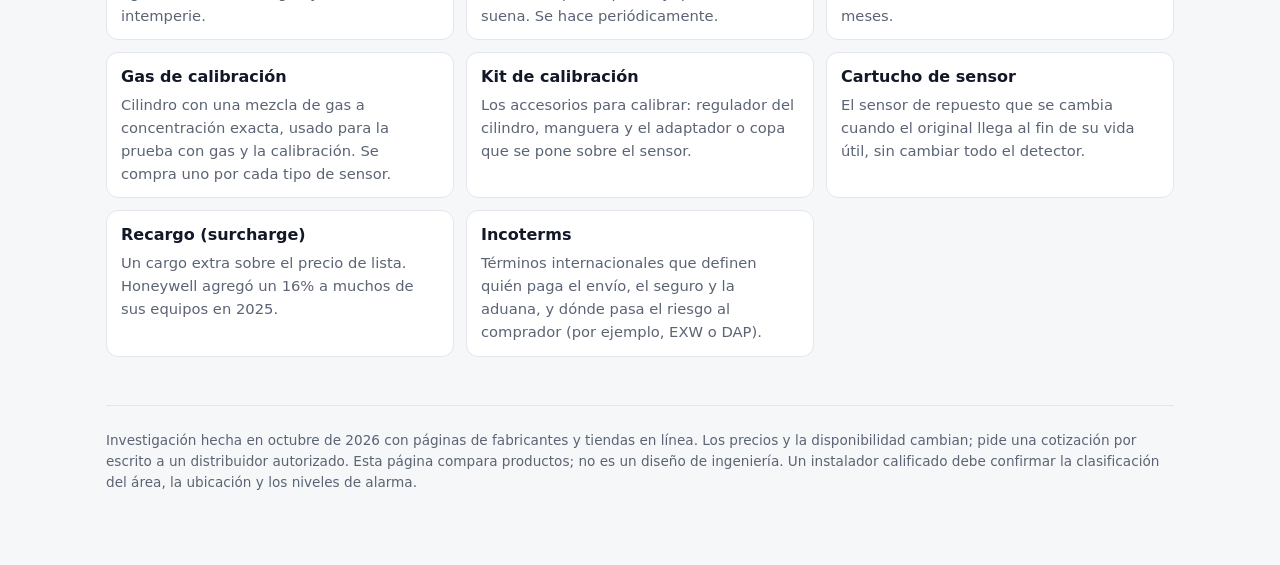
==== commit 0de875c0: "bomtaca: Crowcon A3 config + report rev 2 (ES/EN) Co-Authored-By: Claude Opus 5.5 <noreply@anthropic" ====
--- a/bomtaca/index.html
+++ b/bomtaca/index.html
@@ -108,7 +108,7 @@
   <div class="tips">
     <div class="tip"><h3>El sitio</h3><ul><li><strong>Oficina administrativa, área no clasificada</strong>: sirven equipos de uso general.</li><li>A unos <strong>1 km hay un puerto</strong> donde descargan barcos de combustible y petróleo; los olores llegan a la oficina.</li><li>Objetivo: <strong>alarma local</strong> (visual y sonora) cuando los niveles suban mucho, sin central.</li></ul></div>
     <div class="tip"><h3>Sensores elegidos</h3><ul><li><strong>H₂S</strong>, en el rango más bajo disponible, para acercarse a los niveles de olor.</li><li><strong>CO</strong>, a la altura de respiración.</li><li><strong>LEL infrarrojo</strong>, como respaldo de seguridad. A 1 km lo normal es que marque 0; solo subiría con una nube de vapor fuerte, y eso no es una falla.</li><li>Opcional: <strong>PID</strong> para vapores de combustible y crudo en ppm/ppb, el sensor más sensible para estos olores.</li></ul></div>
-    <div class="tip"><h3>Cotizaciones (19–22 oct 2026)</h3><ul><li>Fabricantes: Sensidyne, Honeywell, Crowcon.</li><li>Distribuidores en EE. UU.: PK Safety, FLW, Instrumart.</li><li><strong>Sensidyne respondió</strong>: el SensAlarm FLEX lleva máximo 2 sensores, así que propone <strong>2 unidades</strong> (CO + H₂S remoto abajo; LEL IR + canal libre para PID). Ya se le enviaron los datos del sitio; falta la cotización.</li><li><strong>Crowcon cotizó</strong> (22 oct) el Xgard Bright: un equipo por gas, sin panel, con relés. Configuración elegida (rangos más bajos): <strong>CO 50 ppm $1,331 · H₂S 25 ppm $1,331 · LEL IR metano $1,779 · kit de calibración $208.95 = $4,649.95</strong>. Los rangos bajos de CO y H₂S solo vienen en versión ATEX, lo cual no importa en una oficina no clasificada. <strong>No tienen PID de rango bajo</strong> (solo 1000 ppm), así que se descarta. Ofrecen sirena y luz externas D2x (116 dB, $1,260 a 115 VAC), demasiado fuertes para una oficina; bastan una sirena con estrobo y una fuente de 24 VDC genéricas (~$150–250). Entrega en 8 semanas, pago por adelantado, cotización válida 30 días (hasta ~21 nov). Se envía a Venezuela con transportista propio. Se le preguntó: el adaptador NPT, los dB de la sirena interna, cómo calibrar el H₂S, el gas de calibración, los repuestos y el peso y las medidas del envío. <a href="/bomtaca/docs/reporte-cotizacion-crowcon.pdf" target="_blank" rel="noopener">Reporte de cotización para aprobación (PDF) ↗</a></li><li>Los demás: pendientes.</li></ul></div>
+    <div class="tip"><h3>Cotizaciones (19–23 oct 2026)</h3><ul><li>Fabricantes: Sensidyne, Honeywell, Crowcon.</li><li>Distribuidores en EE. UU.: PK Safety, FLW, Instrumart.</li><li><strong>Sensidyne respondió</strong>: el SensAlarm FLEX lleva máximo 2 sensores, así que propone <strong>2 unidades</strong> (CO + H₂S remoto abajo; LEL IR + canal libre para PID). Ya se le enviaron los datos del sitio; falta la cotización.</li><li><strong>Crowcon cotizó</strong> (22–23 oct) el Xgard Bright: un equipo por gas, sin panel, con relés. Configuración elegida, toda en versión A3 (rosca M20 con adaptador a ½" NPT incluido): <strong>CO 0–50 ppm $1,331 · H₂S 0–25 ppm $1,331 · LEL IR propano $1,780 · kit de calibración $208.95 = $4,650.95</strong>. La sirena interna es de solo 40 dB, así que hace falta una sirena con luz externa: el accesorio integrado de Crowcon (precio pendiente) o una genérica (~$100–180), más una fuente de 24 VDC (~$50–70). <strong>No tienen PID de rango bajo</strong>, así que se descarta. El kit sirve para el H₂S de 25 ppm; el gas de calibración no lo vende Crowcon y conviene comprarlo en Venezuela. Repuestos de CO y H₂S: $700.40 cada uno, duran ~2 años (comprar cerca del 2.º año). Envío: ~8 lb y 10 × 6 × 5 in por detector, con transportista propio. Entrega en 8 semanas, pago por adelantado, cotización válida hasta ~21 nov. Pendiente: precio del accesorio de sirena + luz y repuesto de CO de 0–50 ppm. \1 target="_blank" rel="noopener">Reporte de cotización para aprobación (PDF) ↗</a></li><li>Los demás: pendientes.</li></ul></div>
   </div>
 </section>
 
@@ -231,7 +231,7 @@
       <div class="photos"><figure><a href="/bomtaca/img/xgard-bright-h2s.jpg" target="_blank" rel="noopener"><img src="/bomtaca/img/xgard-bright-h2s.jpg" alt="Xgard Bright H₂S (frente y pantalla)" loading="lazy" width="700" height="700"></a><figcaption>Xgard Bright H₂S (frente y pantalla)</figcaption></figure><figure><a href="/bomtaca/img/xgard-bright-lel.jpg" target="_blank" rel="noopener"><img src="/bomtaca/img/xgard-bright-lel.jpg" alt="Xgard Bright LEL" loading="lazy" width="700" height="700"></a><figcaption>Xgard Bright LEL</figcaption></figure><figure><a href="/bomtaca/img/xgard-bright-sensor.jpg" target="_blank" rel="noopener"><img src="/bomtaca/img/xgard-bright-sensor.jpg" alt="Vista lateral: sensor abajo" loading="lazy" width="700" height="700"></a><figcaption>Vista lateral: sensor abajo</figcaption></figure><figure><a href="/bomtaca/img/xgard-bright-inox.jpg" target="_blank" rel="noopener"><img src="/bomtaca/img/xgard-bright-inox.jpg" alt="Versión de acero inoxidable (referencia)" loading="lazy" width="700" height="700"></a><figcaption>Versión de acero inoxidable (referencia)</figcaption></figure><figure><a href="/bomtaca/img/d2x-sirena-luz.jpg" target="_blank" rel="noopener"><img src="/bomtaca/img/d2x-sirena-luz.jpg" alt="Sirena + luz D2x (Opción A)" loading="lazy" width="700" height="700"></a><figcaption>Sirena + luz D2x (Opción A)</figcaption></figure></div>
       <p class="photos-note">Fotos: Crowcon y TriNova. La foto del LEL muestra el sensor MPS; el infrarrojo cotizado usa la misma carcasa y pantalla. Los detectores de CO se ven igual: solo cambian la etiqueta y la lectura.</p>
       <div class="feat"><span>Pantalla</span><span>Opción con luz + sirena integradas</span><span>Relés</span><span>4–20 mA / Modbus</span><span>LEL infrarrojo disponible</span></div>
-      <p class="price">≈ £740 – £985 por cabezal (≈ $950 – $1,300), ×3 · <strong>Cotización Crowcon (22 oct): $1,331 por cabezal de CO o H₂S · LEL IR $1,779</strong></p>
+      <p class="price">≈ £740 – £985 por cabezal (≈ $950 – $1,300), ×3 · <strong>Cotización Crowcon (22–23 oct): $1,331 por cabezal de CO o H₂S · LEL IR propano $1,780</strong></p>
       <div><div class="lbl">A favor</div><ul class="pros">
         <li>Pedido con la alarma audiovisual integrada, cada cabezal es una estación completa: pantalla, luz y sonido.</li>
         <li>A prueba de llama, sirve en áreas clasificadas.</li>
@@ -385,7 +385,7 @@
       <tr><td>Honeywell BW RigRat</td><td>Todo en uno, batería</td><td>Sí</td><td>Integrados</td><td>Sí</td><td>$9.4k – $11k</td></tr>
       <tr><td>Blackline G7 EXO</td><td>Todo en uno, batería + celular</td><td>Sí</td><td>Integrados</td><td>Sí</td><td>Suscripción</td></tr>
       <tr><td>Forensics FD-60-4GAS</td><td>Todo en uno, fijo</td><td>Por confirmar</td><td>Relé → externo</td><td>No</td><td>≈ $1.4k</td></tr>
-      <tr><td>3 × Crowcon Xgard Bright</td><td>Uno por gas, fijo</td><td>Sí</td><td>Opción integrada</td><td>Sí</td><td>≈ $2.9k – $3.9k (cotizado: $4,650 con kit de calibración)</td></tr>
+      <tr><td>3 × Crowcon Xgard Bright</td><td>Uno por gas, fijo</td><td>Sí</td><td>Opción integrada</td><td>Sí</td><td>≈ $2.9k – $3.9k (cotizado: $4,651 con kit de calibración)</td></tr>
       <tr><td>2 × MSA Ultima X5000</td><td>Por gas (2 por cabezal)</td><td>Sí</td><td>Relé → externo</td><td>Sí</td><td>≈ $7.8k – $13k + sirenas</td></tr>
       <tr><td>3 × Honeywell Sensepoint XCD</td><td>Uno por gas, fijo</td><td>LCD retroiluminada</td><td>Relé → externo</td><td>Sí</td><td>≈ $6.7k – $9.3k + sirenas</td></tr>
       <tr><td>3 × CTI GG (EXP)</td><td>Uno por gas, fijo</td><td>Sí</td><td>Sirena/estrobo CTI</td><td>Versión EXP</td><td>≈ $4k – $7k con sirenas</td></tr>
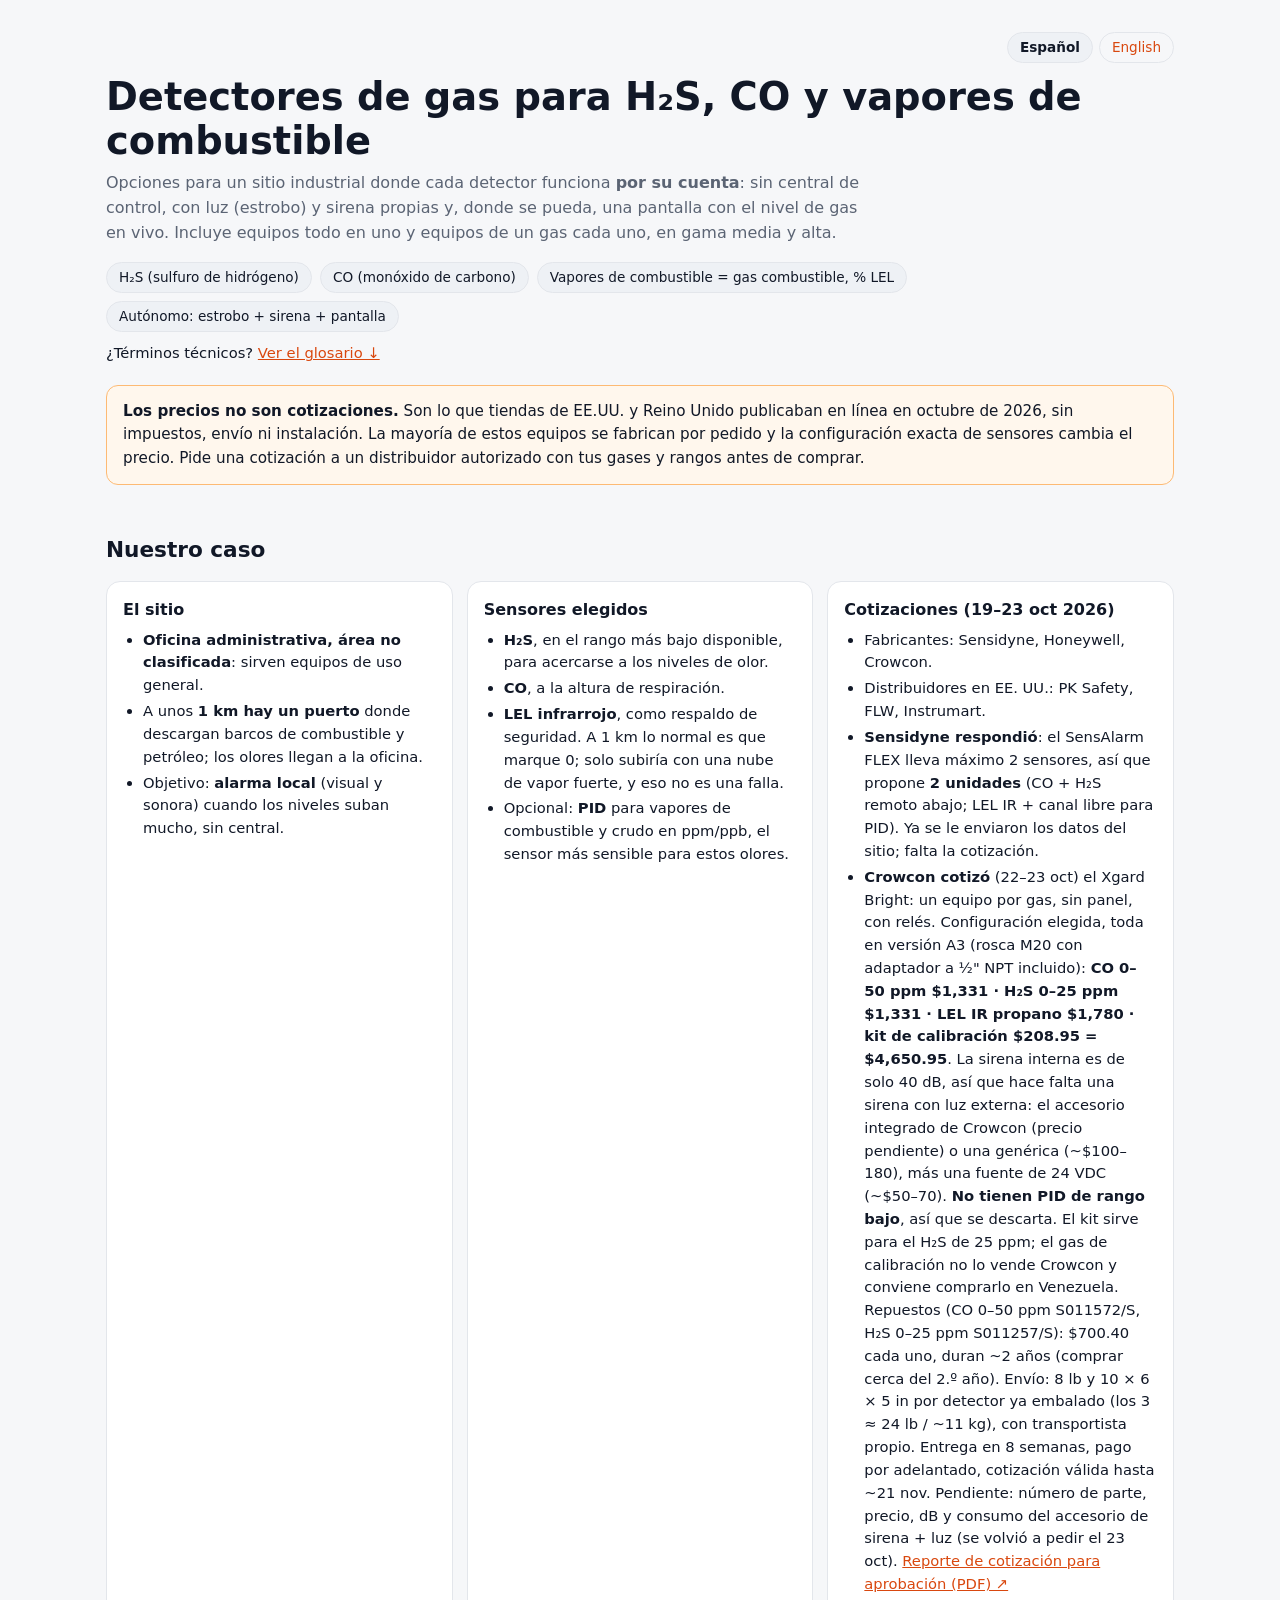
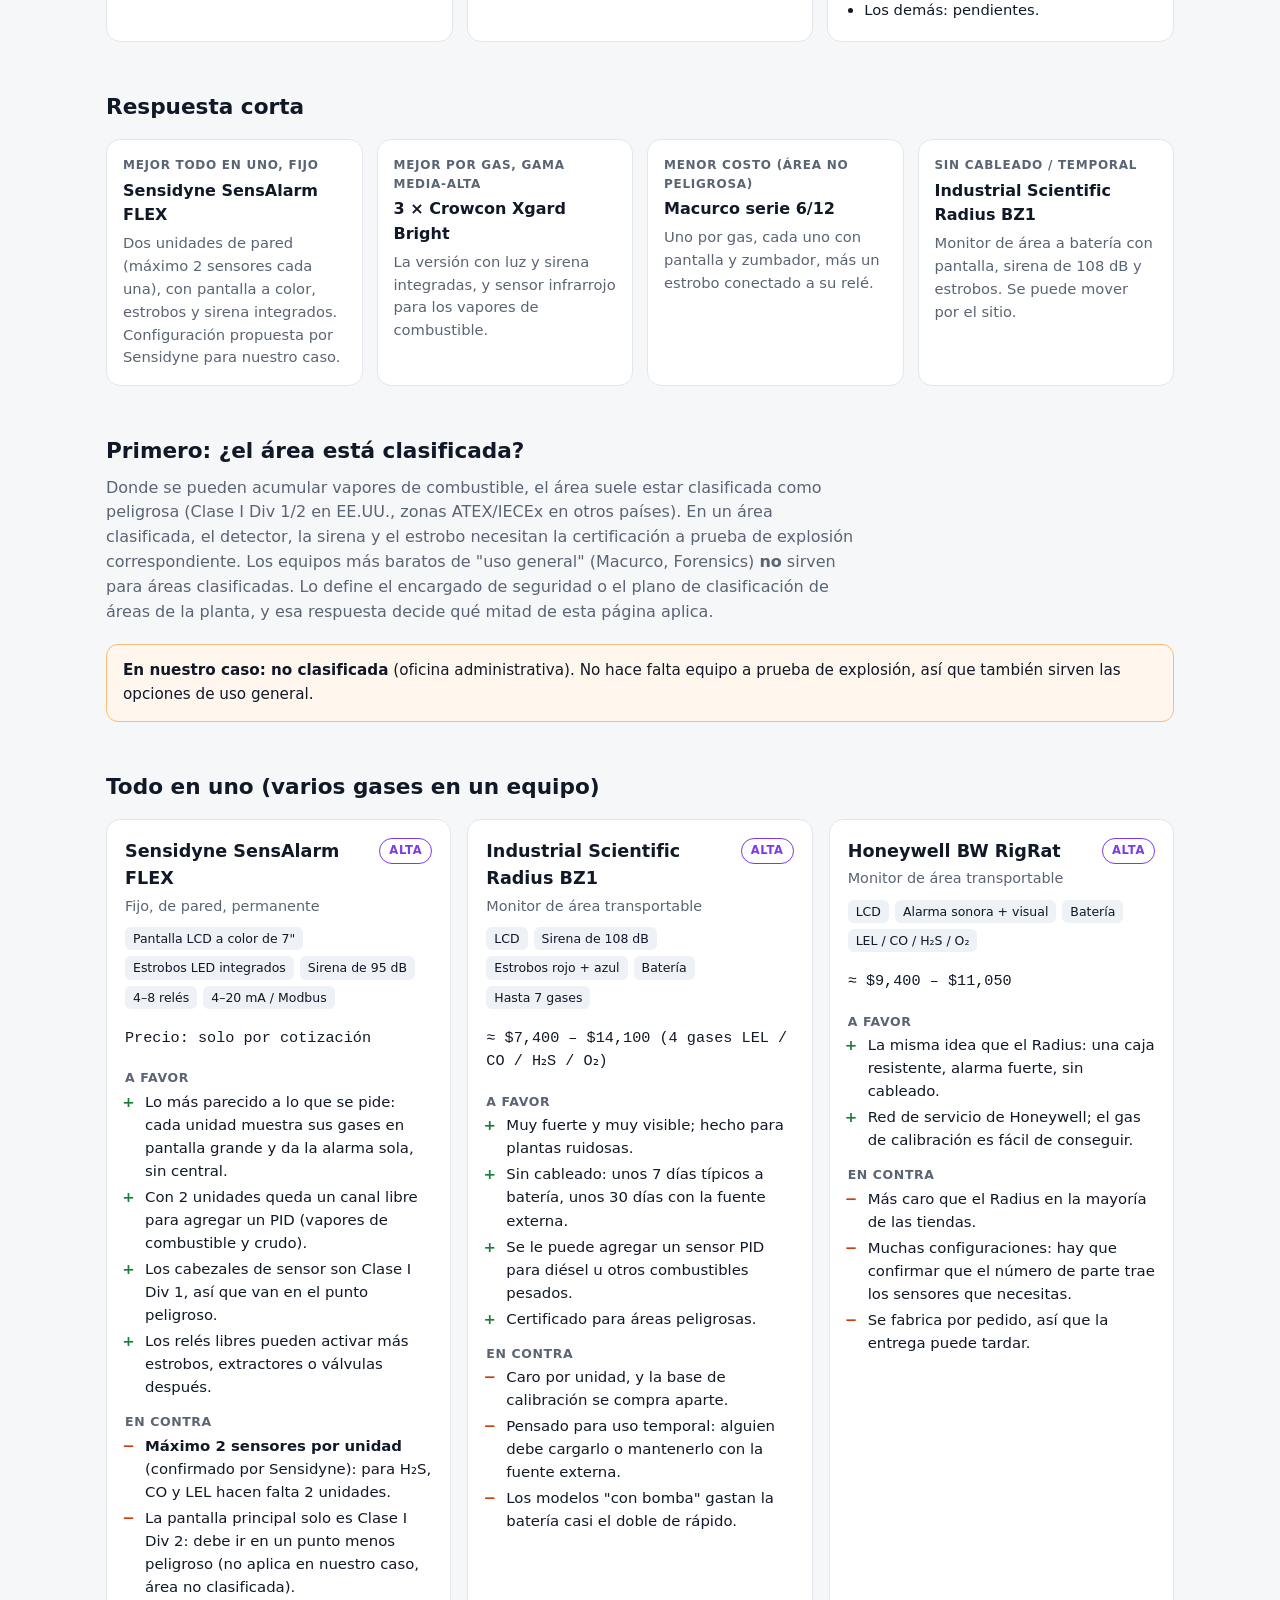
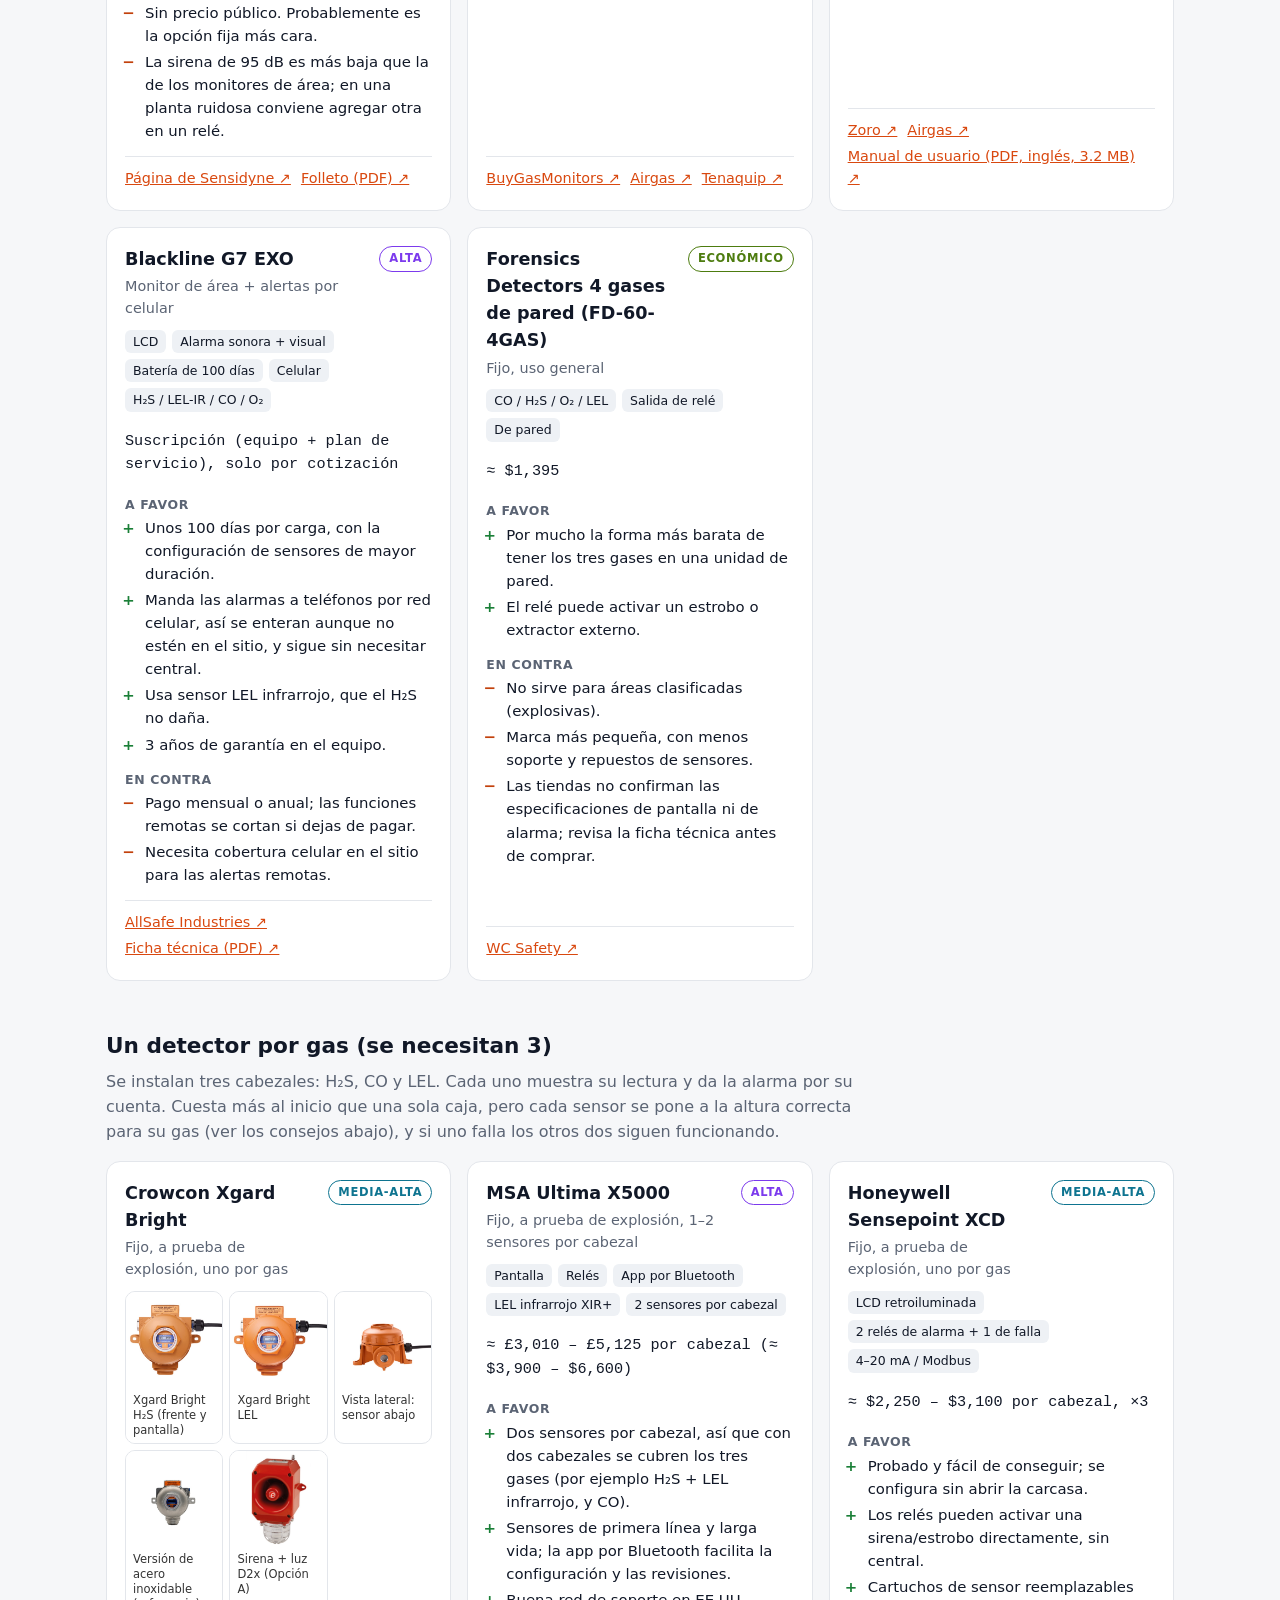
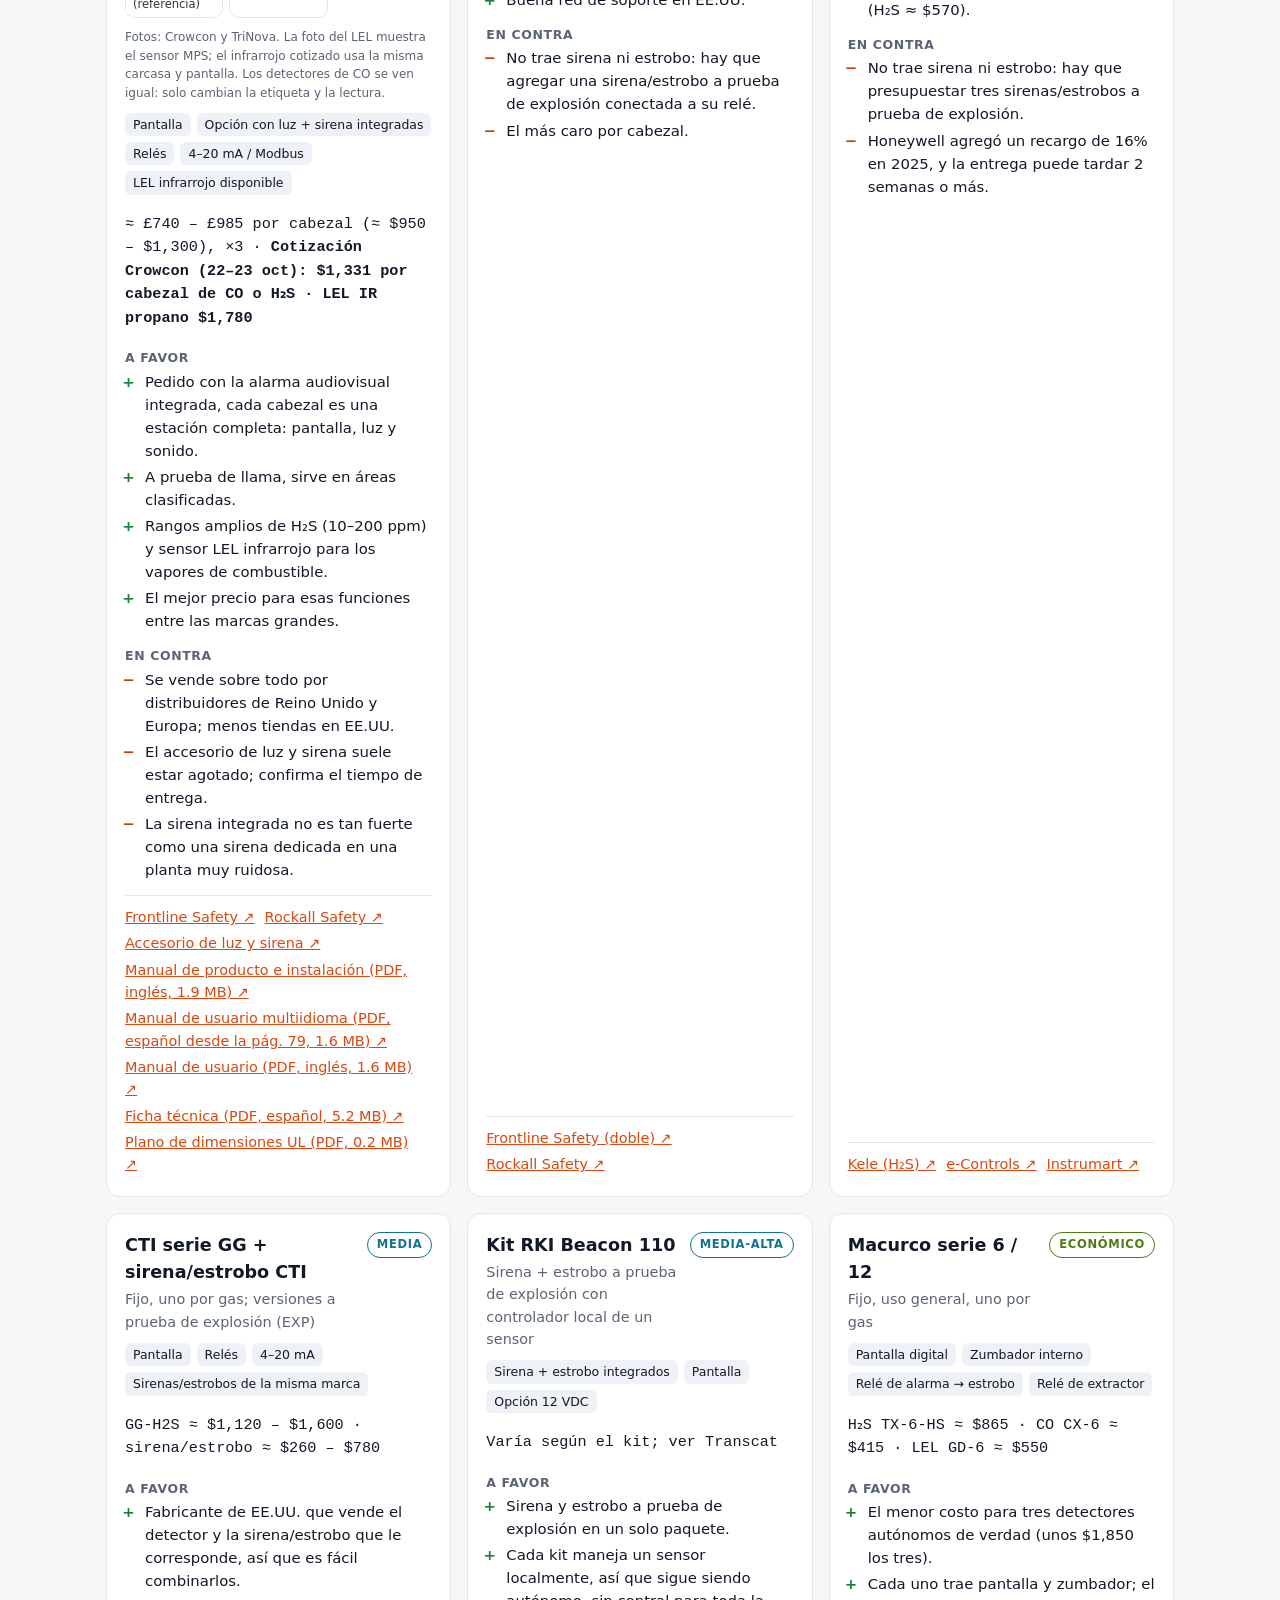
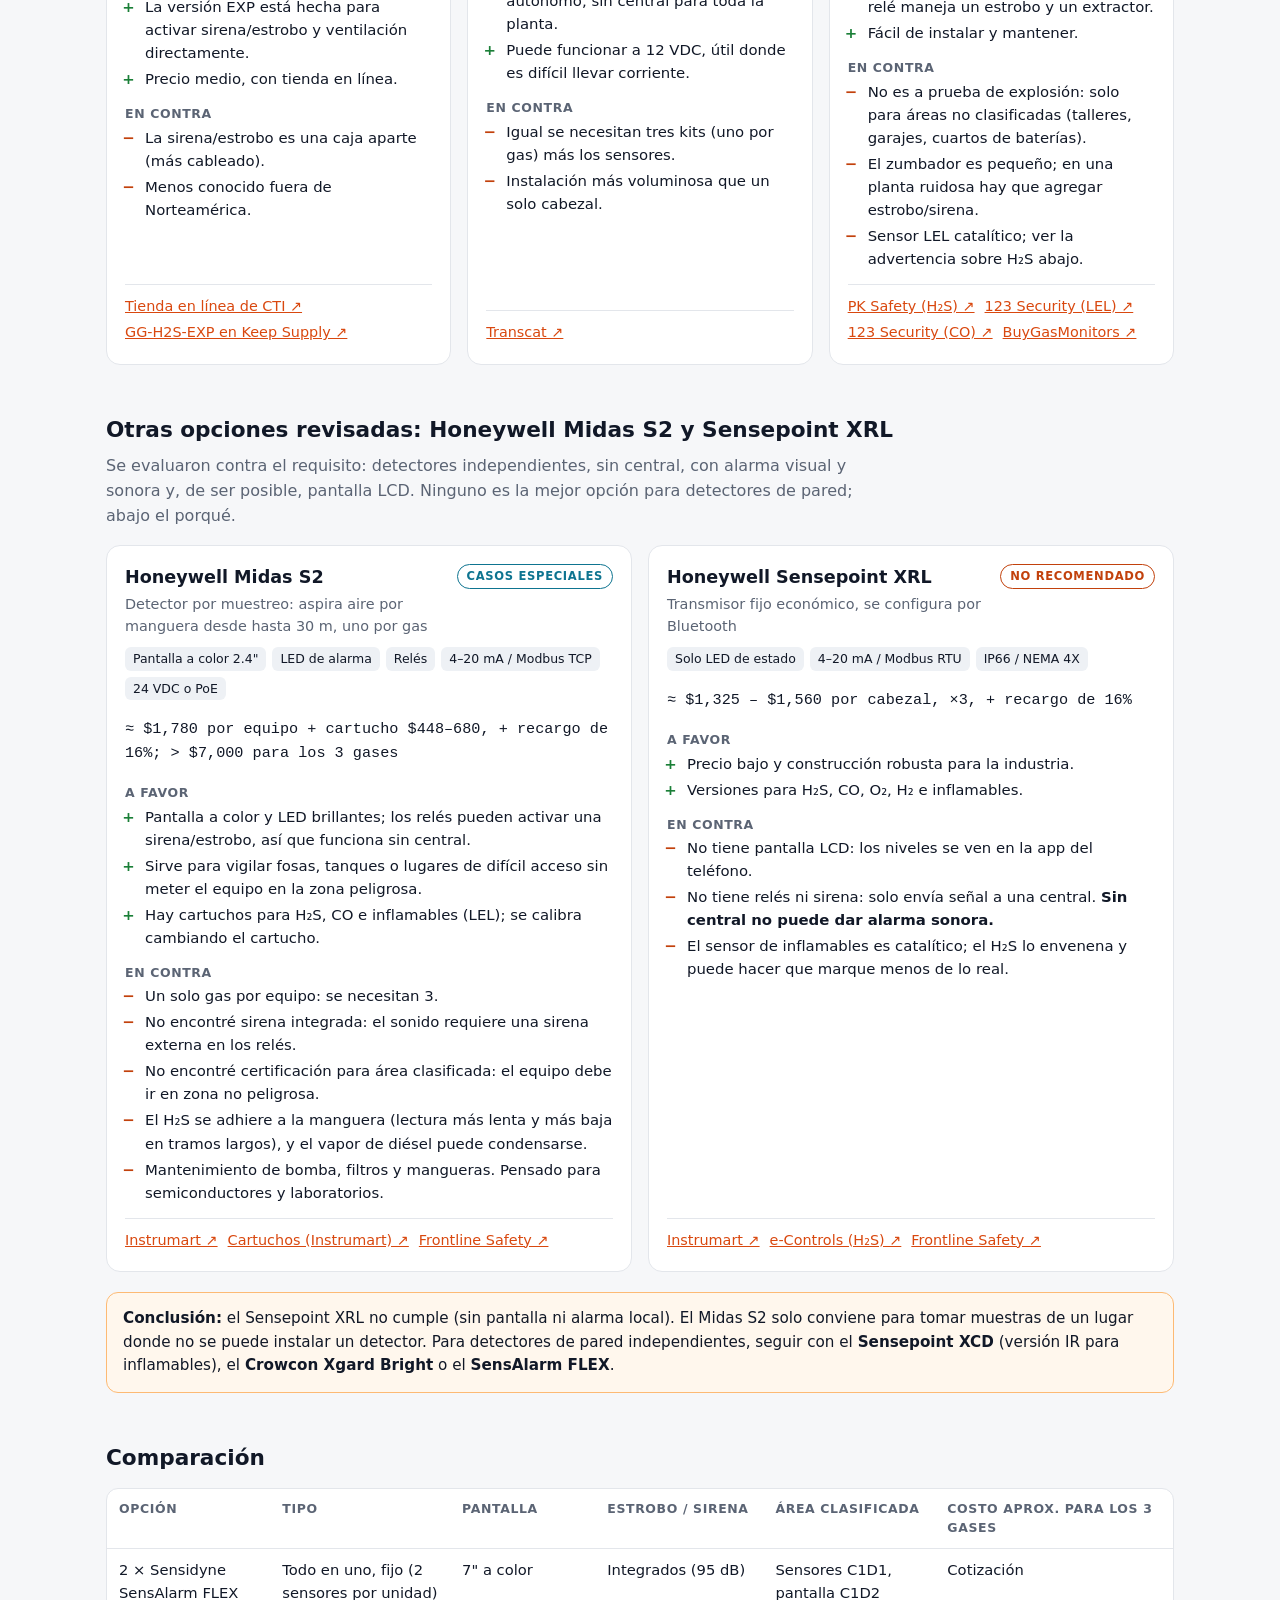
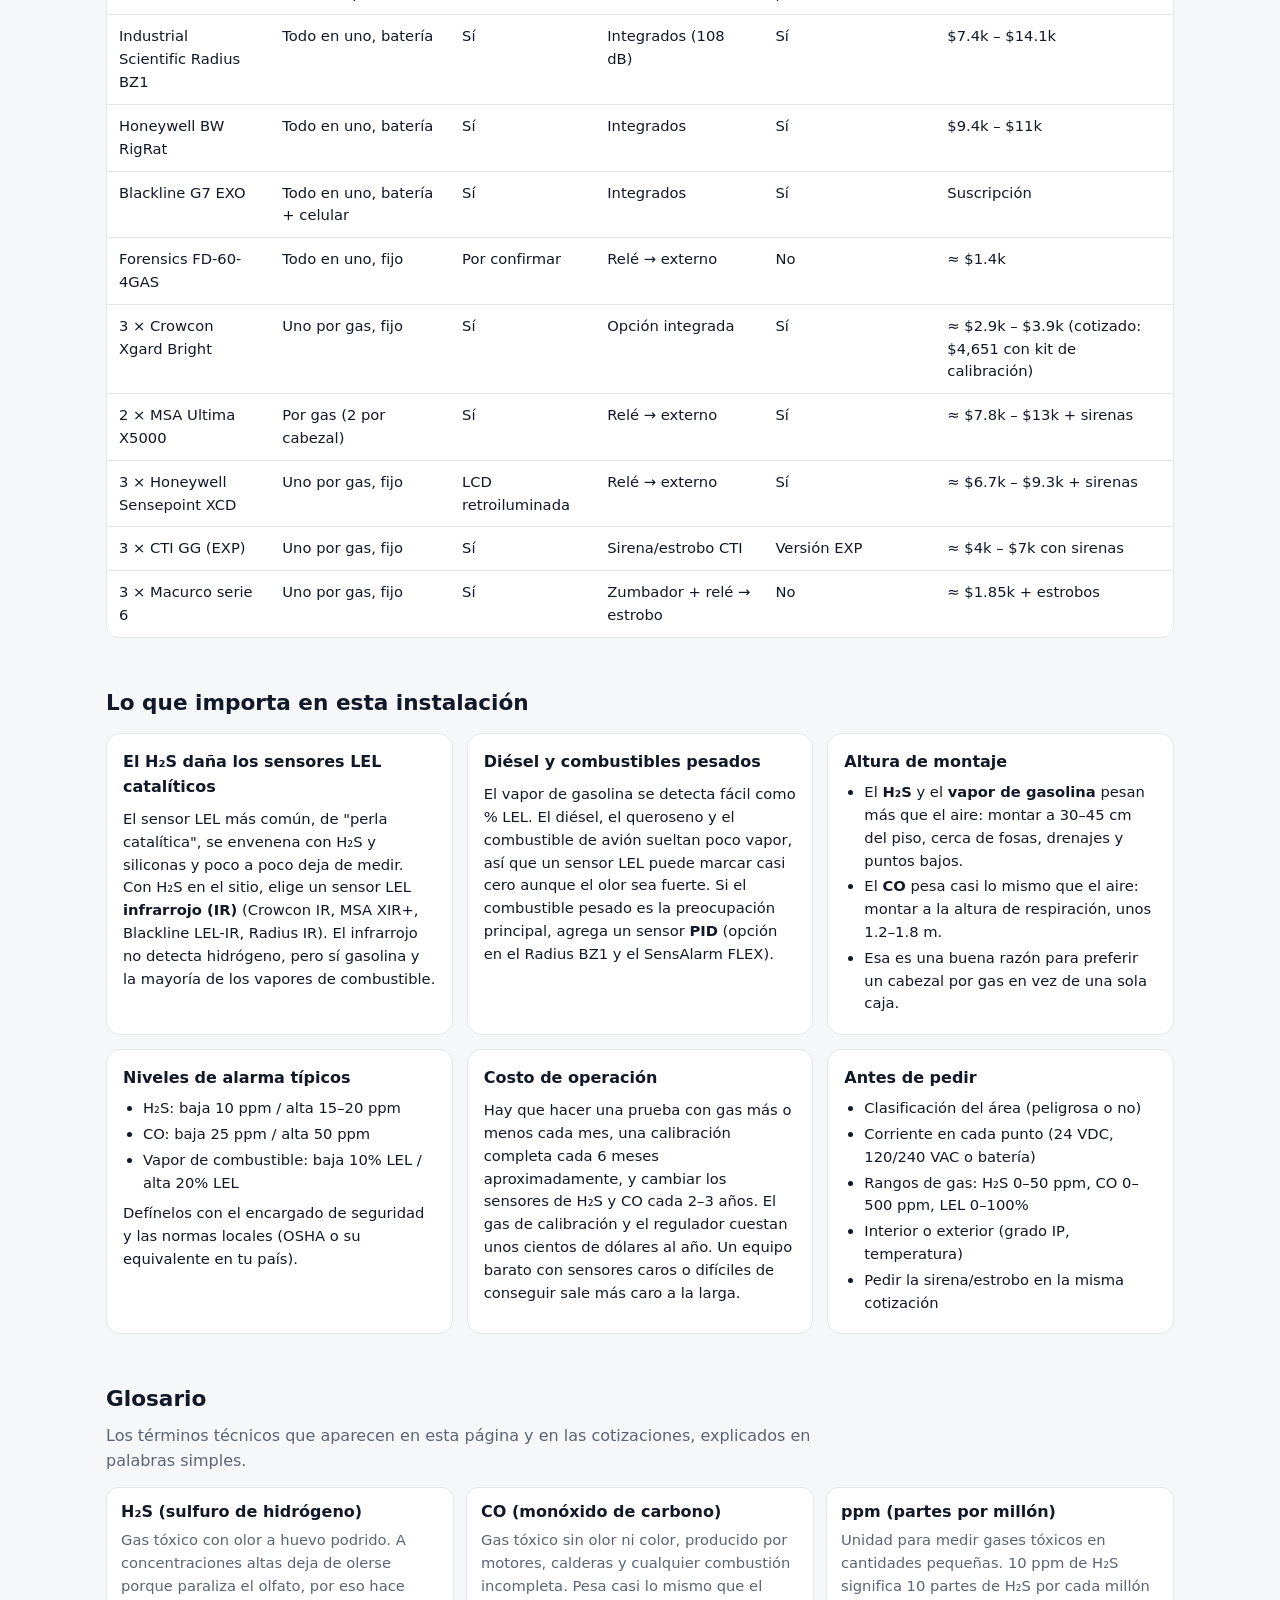
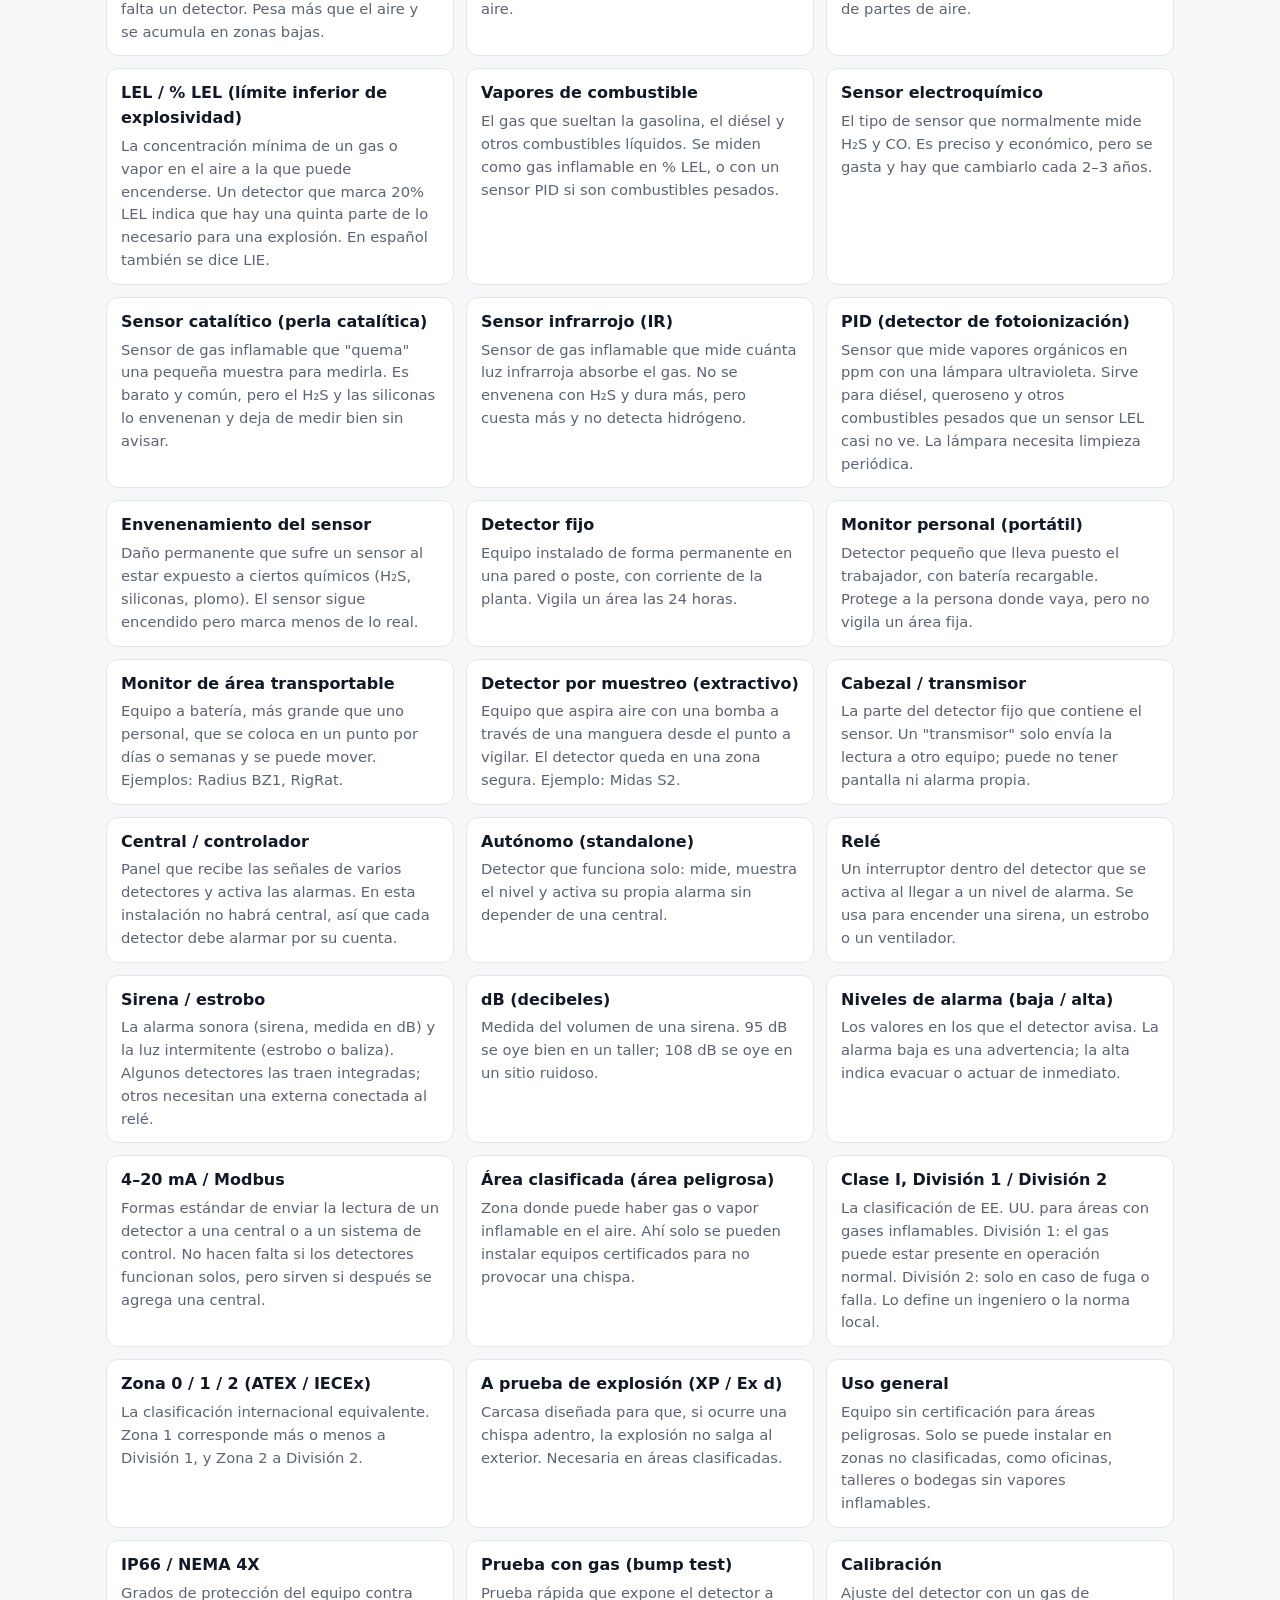
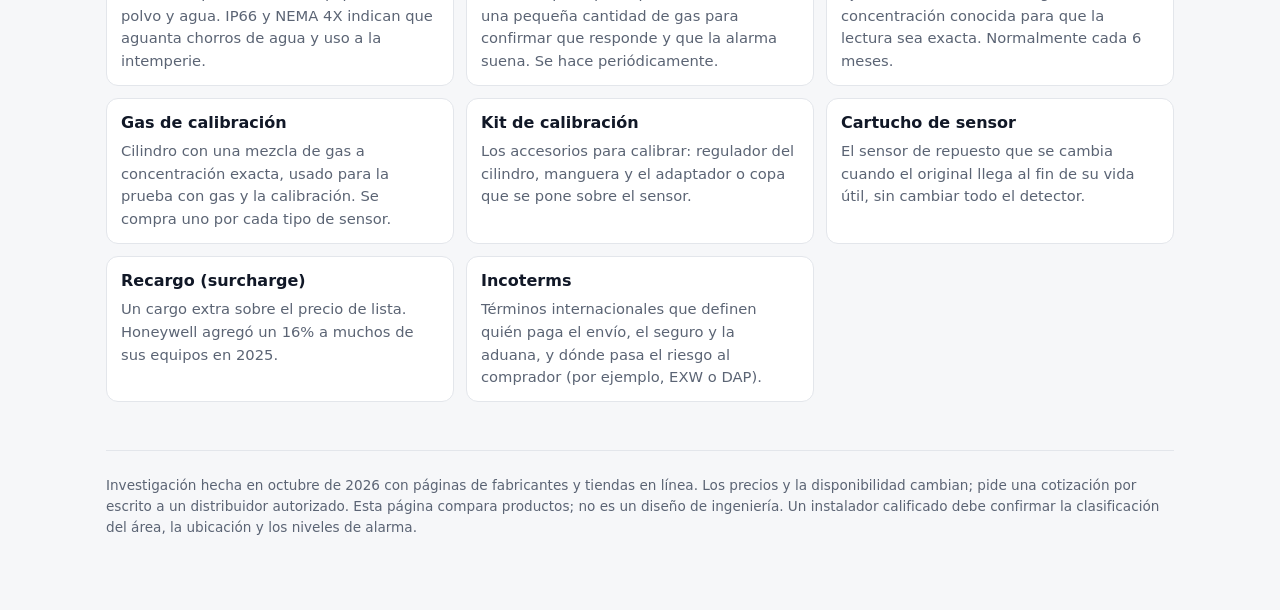
==== commit 4885107c: "bomtaca: Crowcon CO 0-50 spare, boxed shipping, fix report link (ES/EN) Co-Authored-By: Claude Opus " ====
--- a/bomtaca/index.html
+++ b/bomtaca/index.html
@@ -108,7 +108,7 @@
   <div class="tips">
     <div class="tip"><h3>El sitio</h3><ul><li><strong>Oficina administrativa, área no clasificada</strong>: sirven equipos de uso general.</li><li>A unos <strong>1 km hay un puerto</strong> donde descargan barcos de combustible y petróleo; los olores llegan a la oficina.</li><li>Objetivo: <strong>alarma local</strong> (visual y sonora) cuando los niveles suban mucho, sin central.</li></ul></div>
     <div class="tip"><h3>Sensores elegidos</h3><ul><li><strong>H₂S</strong>, en el rango más bajo disponible, para acercarse a los niveles de olor.</li><li><strong>CO</strong>, a la altura de respiración.</li><li><strong>LEL infrarrojo</strong>, como respaldo de seguridad. A 1 km lo normal es que marque 0; solo subiría con una nube de vapor fuerte, y eso no es una falla.</li><li>Opcional: <strong>PID</strong> para vapores de combustible y crudo en ppm/ppb, el sensor más sensible para estos olores.</li></ul></div>
-    <div class="tip"><h3>Cotizaciones (19–23 oct 2026)</h3><ul><li>Fabricantes: Sensidyne, Honeywell, Crowcon.</li><li>Distribuidores en EE. UU.: PK Safety, FLW, Instrumart.</li><li><strong>Sensidyne respondió</strong>: el SensAlarm FLEX lleva máximo 2 sensores, así que propone <strong>2 unidades</strong> (CO + H₂S remoto abajo; LEL IR + canal libre para PID). Ya se le enviaron los datos del sitio; falta la cotización.</li><li><strong>Crowcon cotizó</strong> (22–23 oct) el Xgard Bright: un equipo por gas, sin panel, con relés. Configuración elegida, toda en versión A3 (rosca M20 con adaptador a ½" NPT incluido): <strong>CO 0–50 ppm $1,331 · H₂S 0–25 ppm $1,331 · LEL IR propano $1,780 · kit de calibración $208.95 = $4,650.95</strong>. La sirena interna es de solo 40 dB, así que hace falta una sirena con luz externa: el accesorio integrado de Crowcon (precio pendiente) o una genérica (~$100–180), más una fuente de 24 VDC (~$50–70). <strong>No tienen PID de rango bajo</strong>, así que se descarta. El kit sirve para el H₂S de 25 ppm; el gas de calibración no lo vende Crowcon y conviene comprarlo en Venezuela. Repuestos de CO y H₂S: $700.40 cada uno, duran ~2 años (comprar cerca del 2.º año). Envío: ~8 lb y 10 × 6 × 5 in por detector, con transportista propio. Entrega en 8 semanas, pago por adelantado, cotización válida hasta ~21 nov. Pendiente: precio del accesorio de sirena + luz y repuesto de CO de 0–50 ppm. \1 target="_blank" rel="noopener">Reporte de cotización para aprobación (PDF) ↗</a></li><li>Los demás: pendientes.</li></ul></div>
+    <div class="tip"><h3>Cotizaciones (19–23 oct 2026)</h3><ul><li>Fabricantes: Sensidyne, Honeywell, Crowcon.</li><li>Distribuidores en EE. UU.: PK Safety, FLW, Instrumart.</li><li><strong>Sensidyne respondió</strong>: el SensAlarm FLEX lleva máximo 2 sensores, así que propone <strong>2 unidades</strong> (CO + H₂S remoto abajo; LEL IR + canal libre para PID). Ya se le enviaron los datos del sitio; falta la cotización.</li><li><strong>Crowcon cotizó</strong> (22–23 oct) el Xgard Bright: un equipo por gas, sin panel, con relés. Configuración elegida, toda en versión A3 (rosca M20 con adaptador a ½" NPT incluido): <strong>CO 0–50 ppm $1,331 · H₂S 0–25 ppm $1,331 · LEL IR propano $1,780 · kit de calibración $208.95 = $4,650.95</strong>. La sirena interna es de solo 40 dB, así que hace falta una sirena con luz externa: el accesorio integrado de Crowcon (precio pendiente) o una genérica (~$100–180), más una fuente de 24 VDC (~$50–70). <strong>No tienen PID de rango bajo</strong>, así que se descarta. El kit sirve para el H₂S de 25 ppm; el gas de calibración no lo vende Crowcon y conviene comprarlo en Venezuela. Repuestos (CO 0–50 ppm S011572/S, H₂S 0–25 ppm S011257/S): $700.40 cada uno, duran ~2 años (comprar cerca del 2.º año). Envío: 8 lb y 10 × 6 × 5 in por detector ya embalado (los 3 ≈ 24 lb / ~11 kg), con transportista propio. Entrega en 8 semanas, pago por adelantado, cotización válida hasta ~21 nov. Pendiente: número de parte, precio, dB y consumo del accesorio de sirena + luz (se volvió a pedir el 23 oct). <a href="/bomtaca/docs/reporte-cotizacion-crowcon.pdf" target="_blank" rel="noopener">Reporte de cotización para aprobación (PDF) ↗</a></li><li>Los demás: pendientes.</li></ul></div>
   </div>
 </section>
 
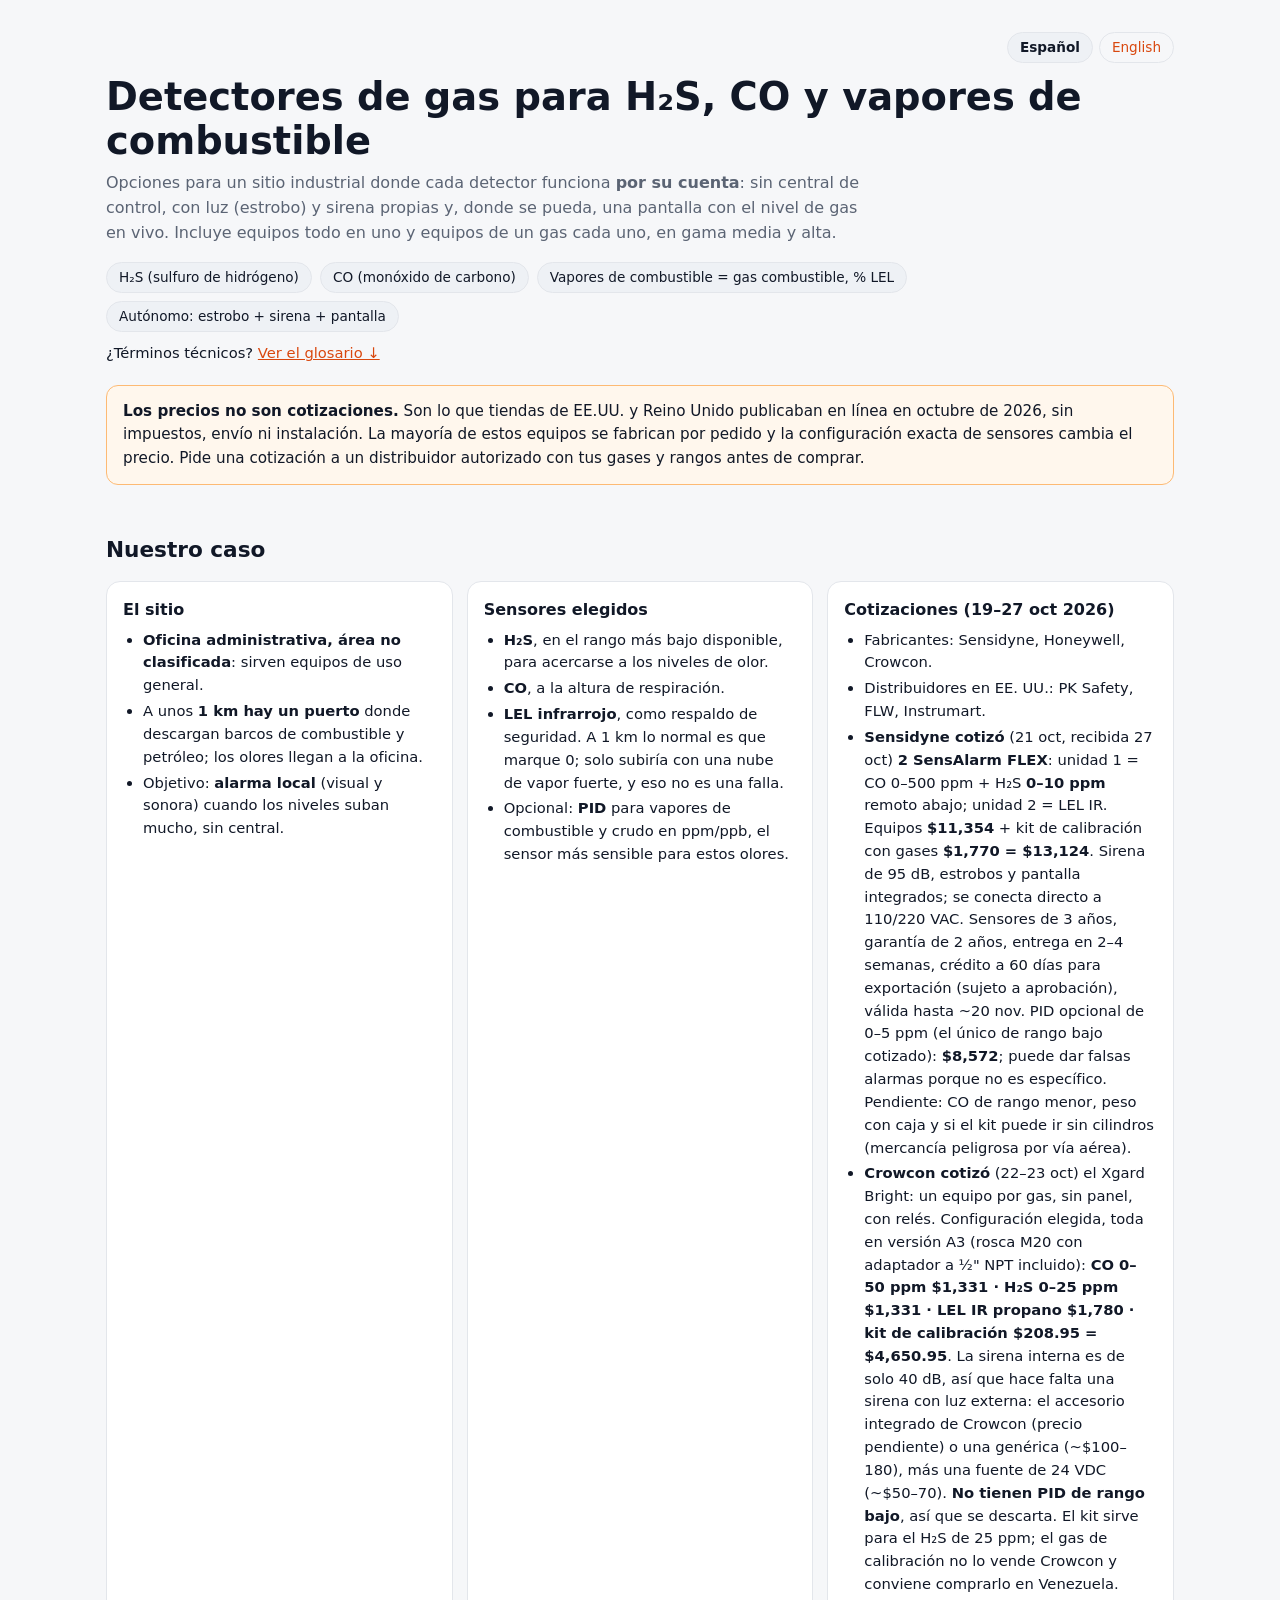
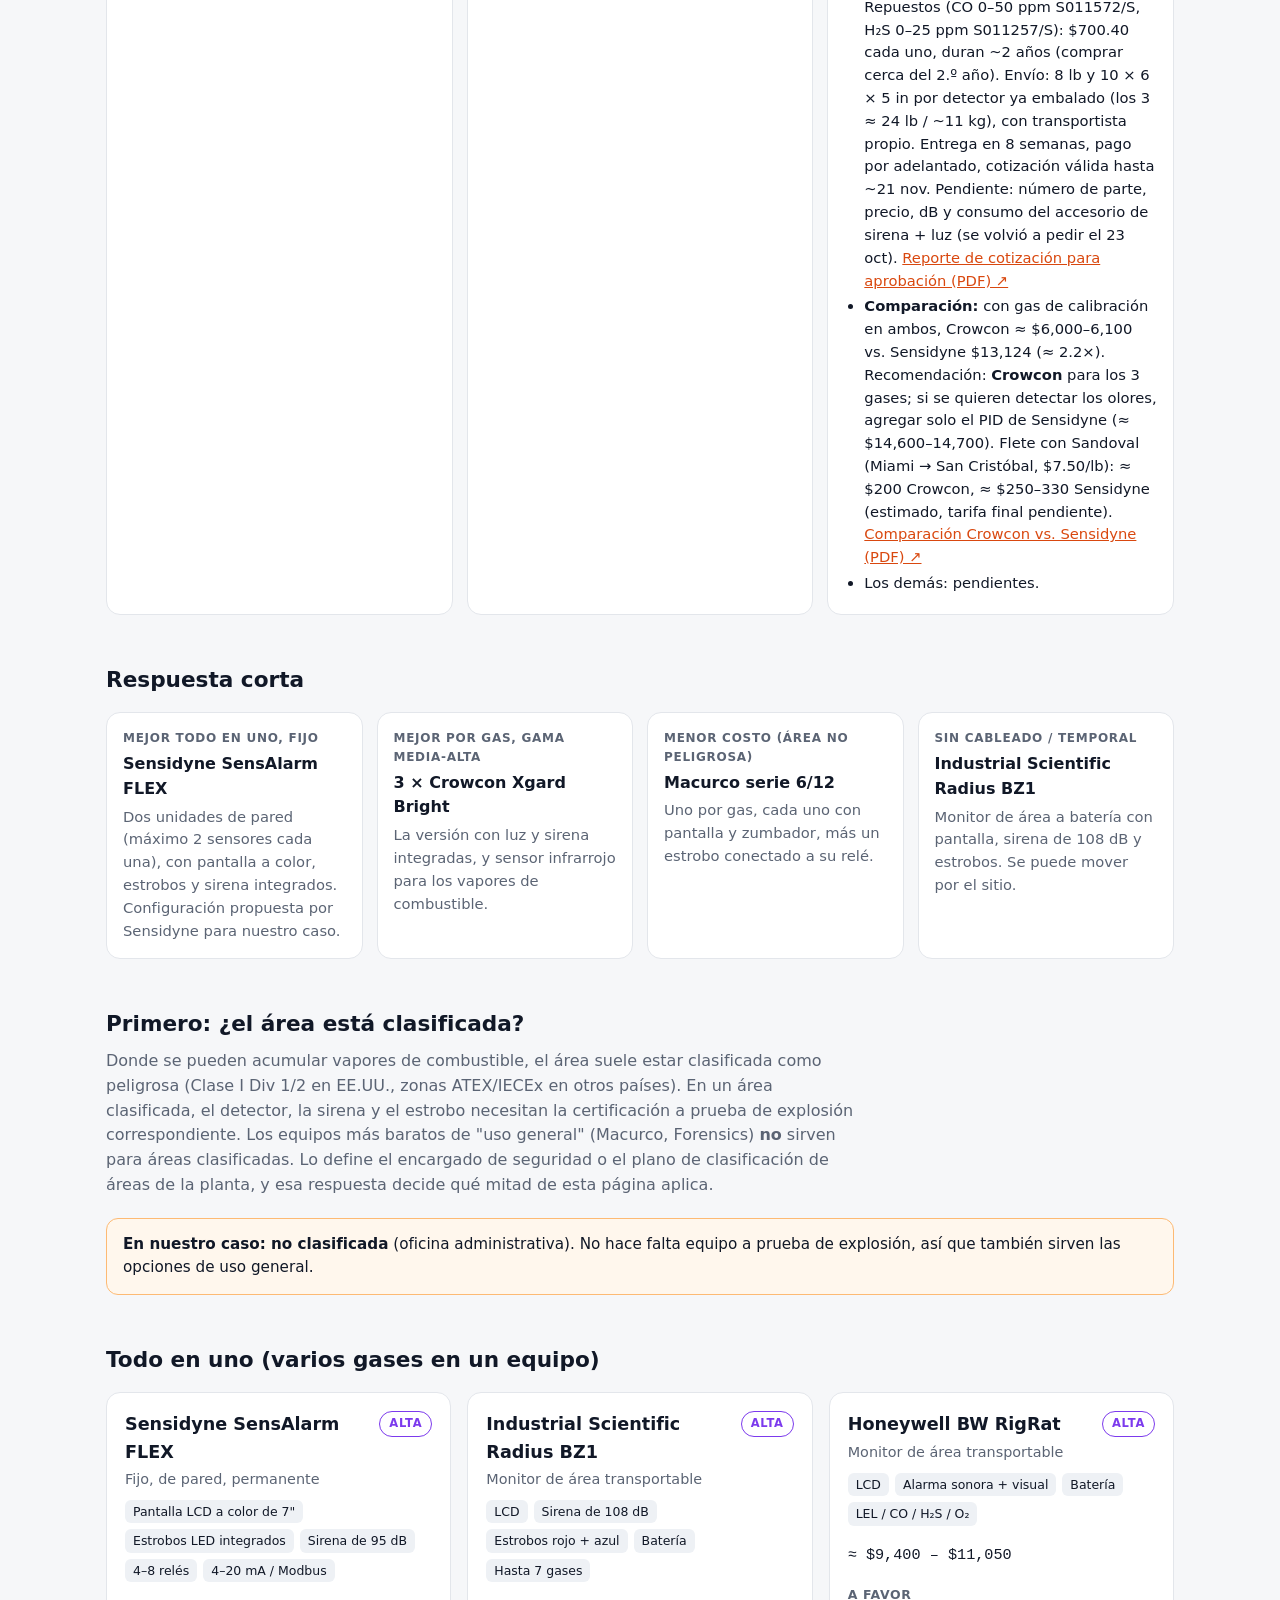
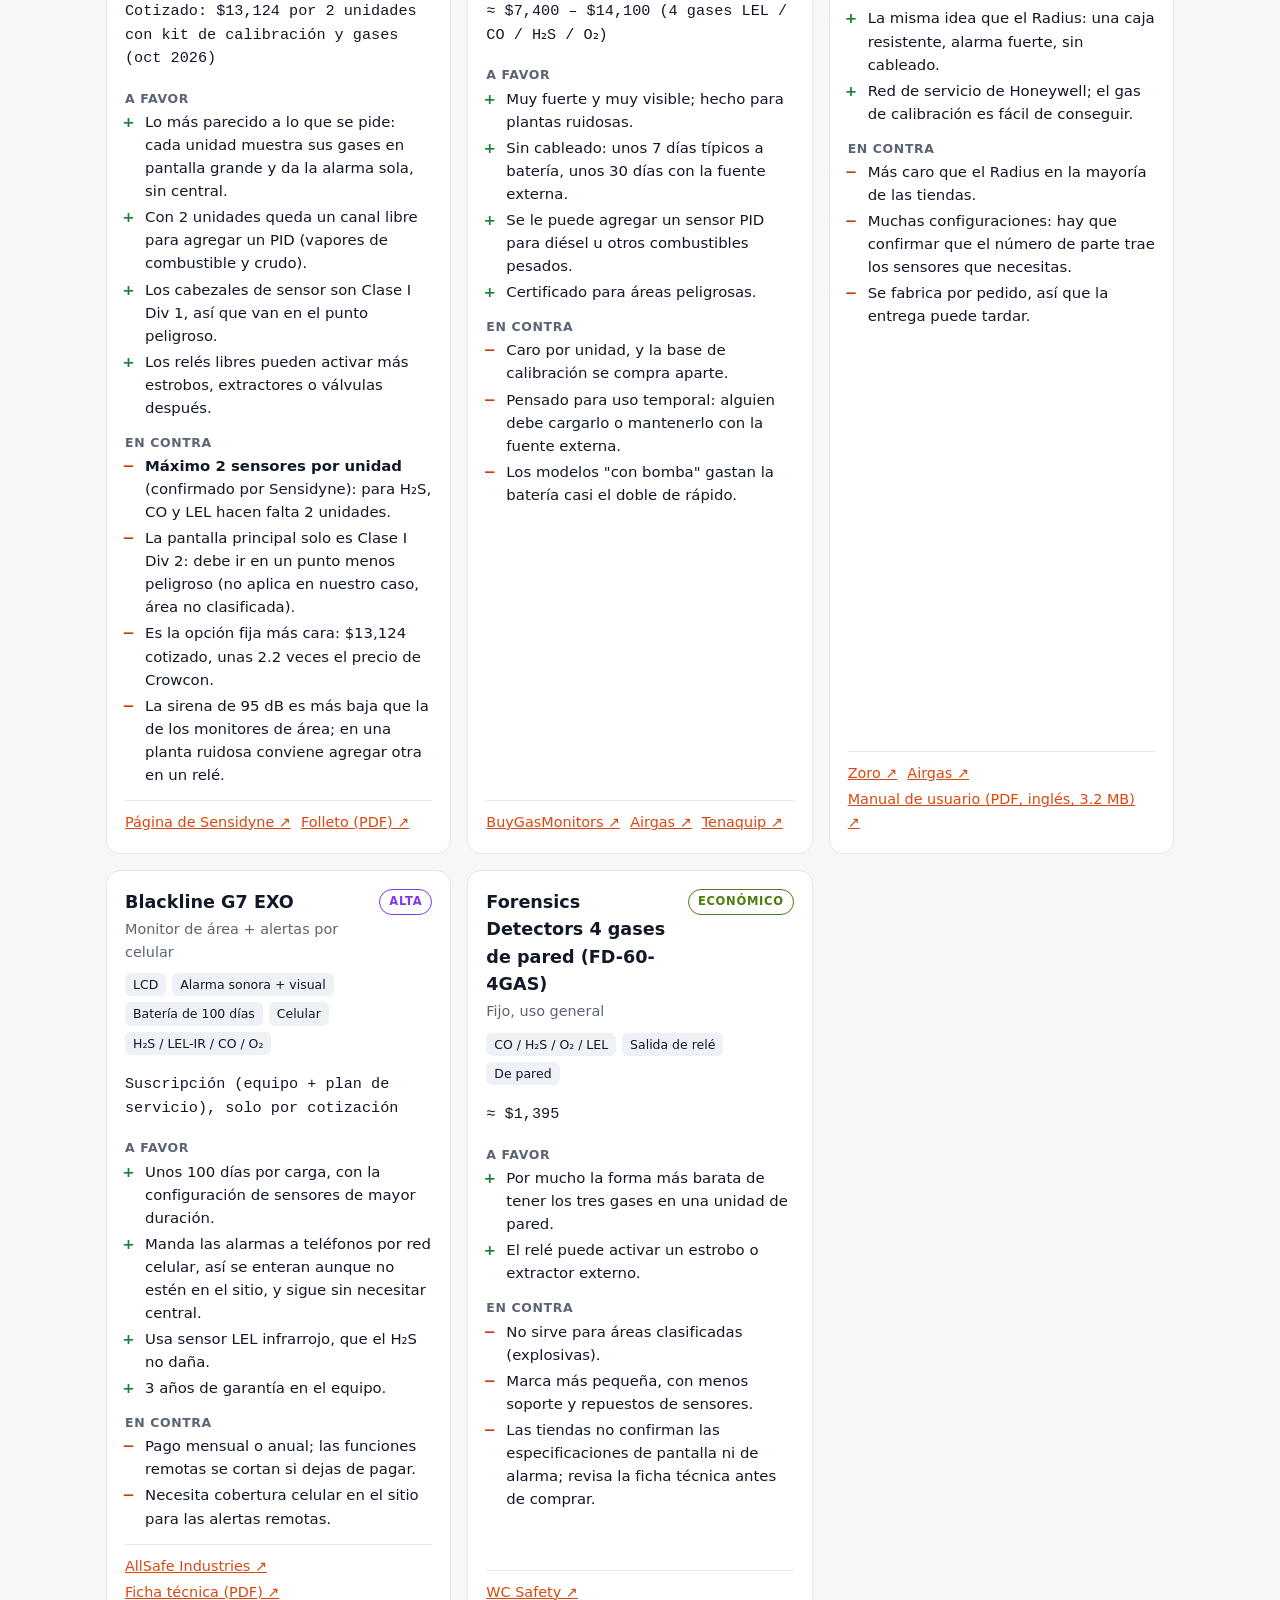
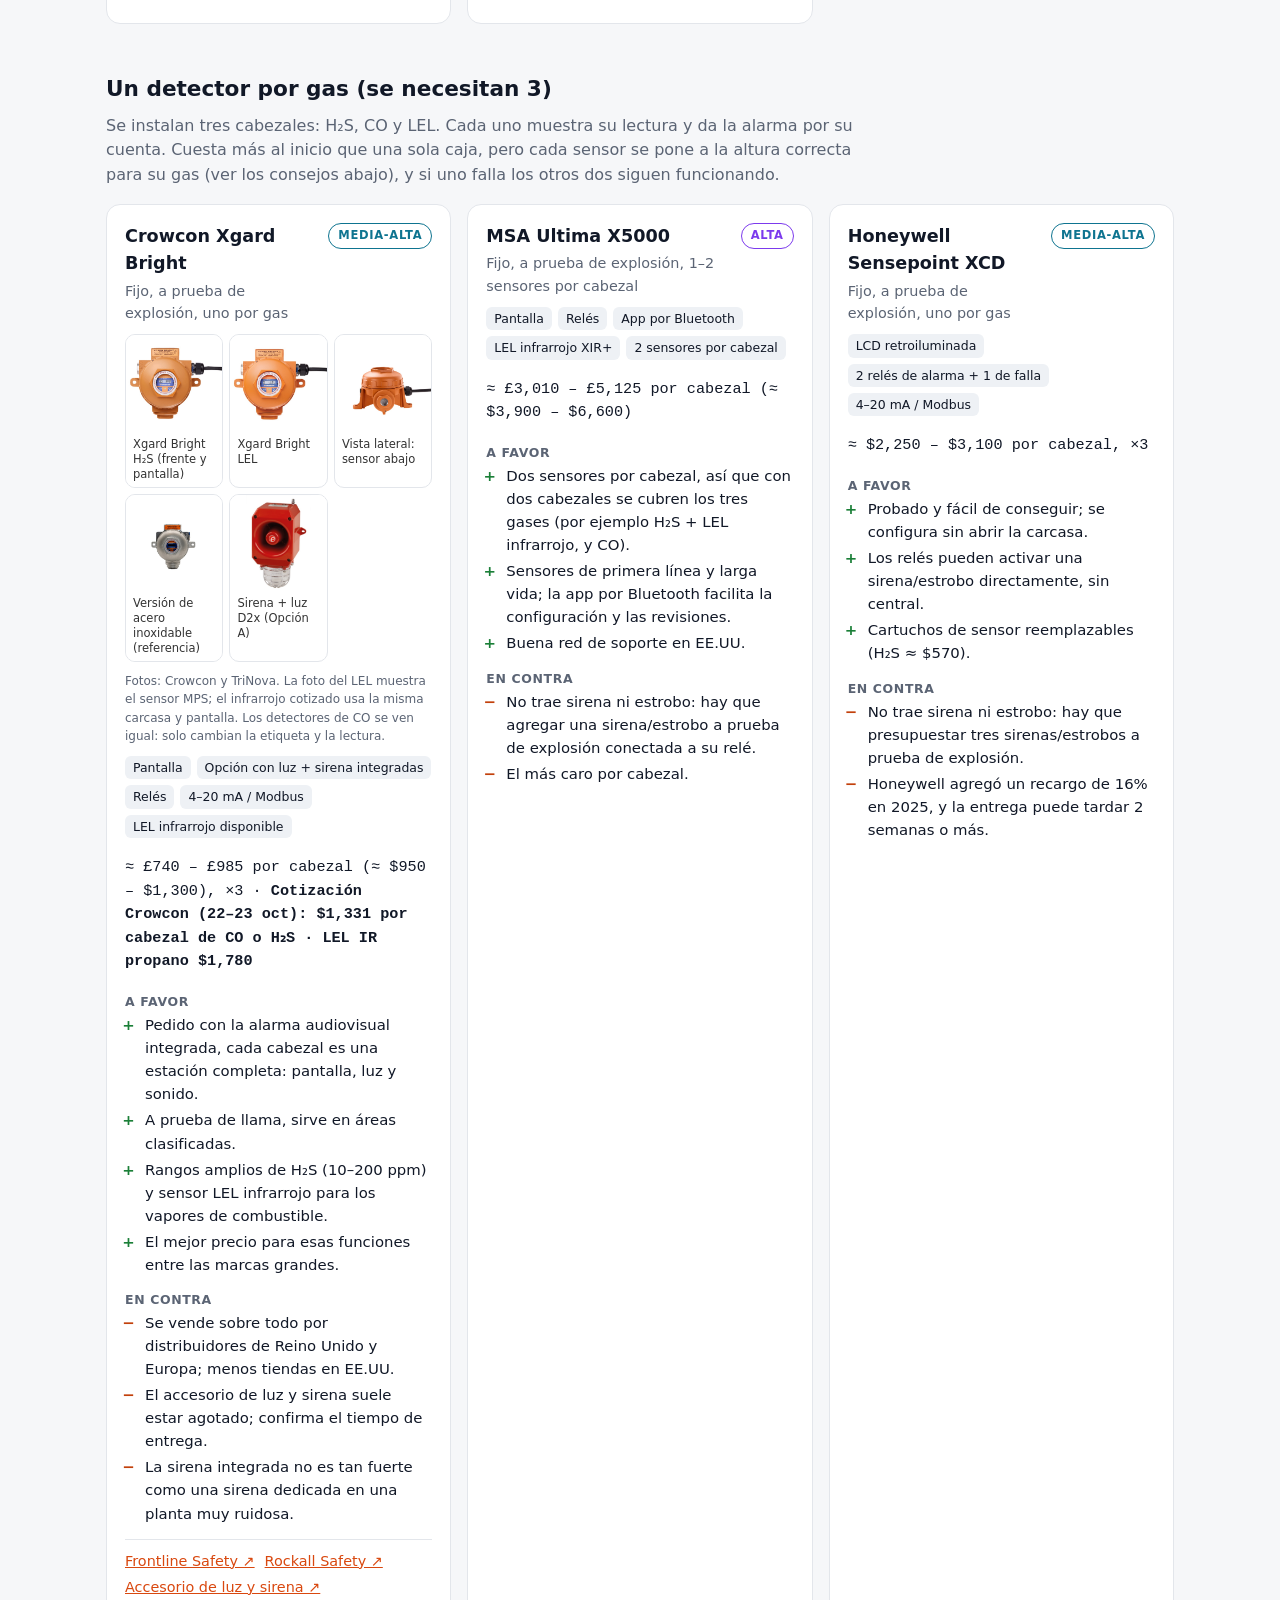
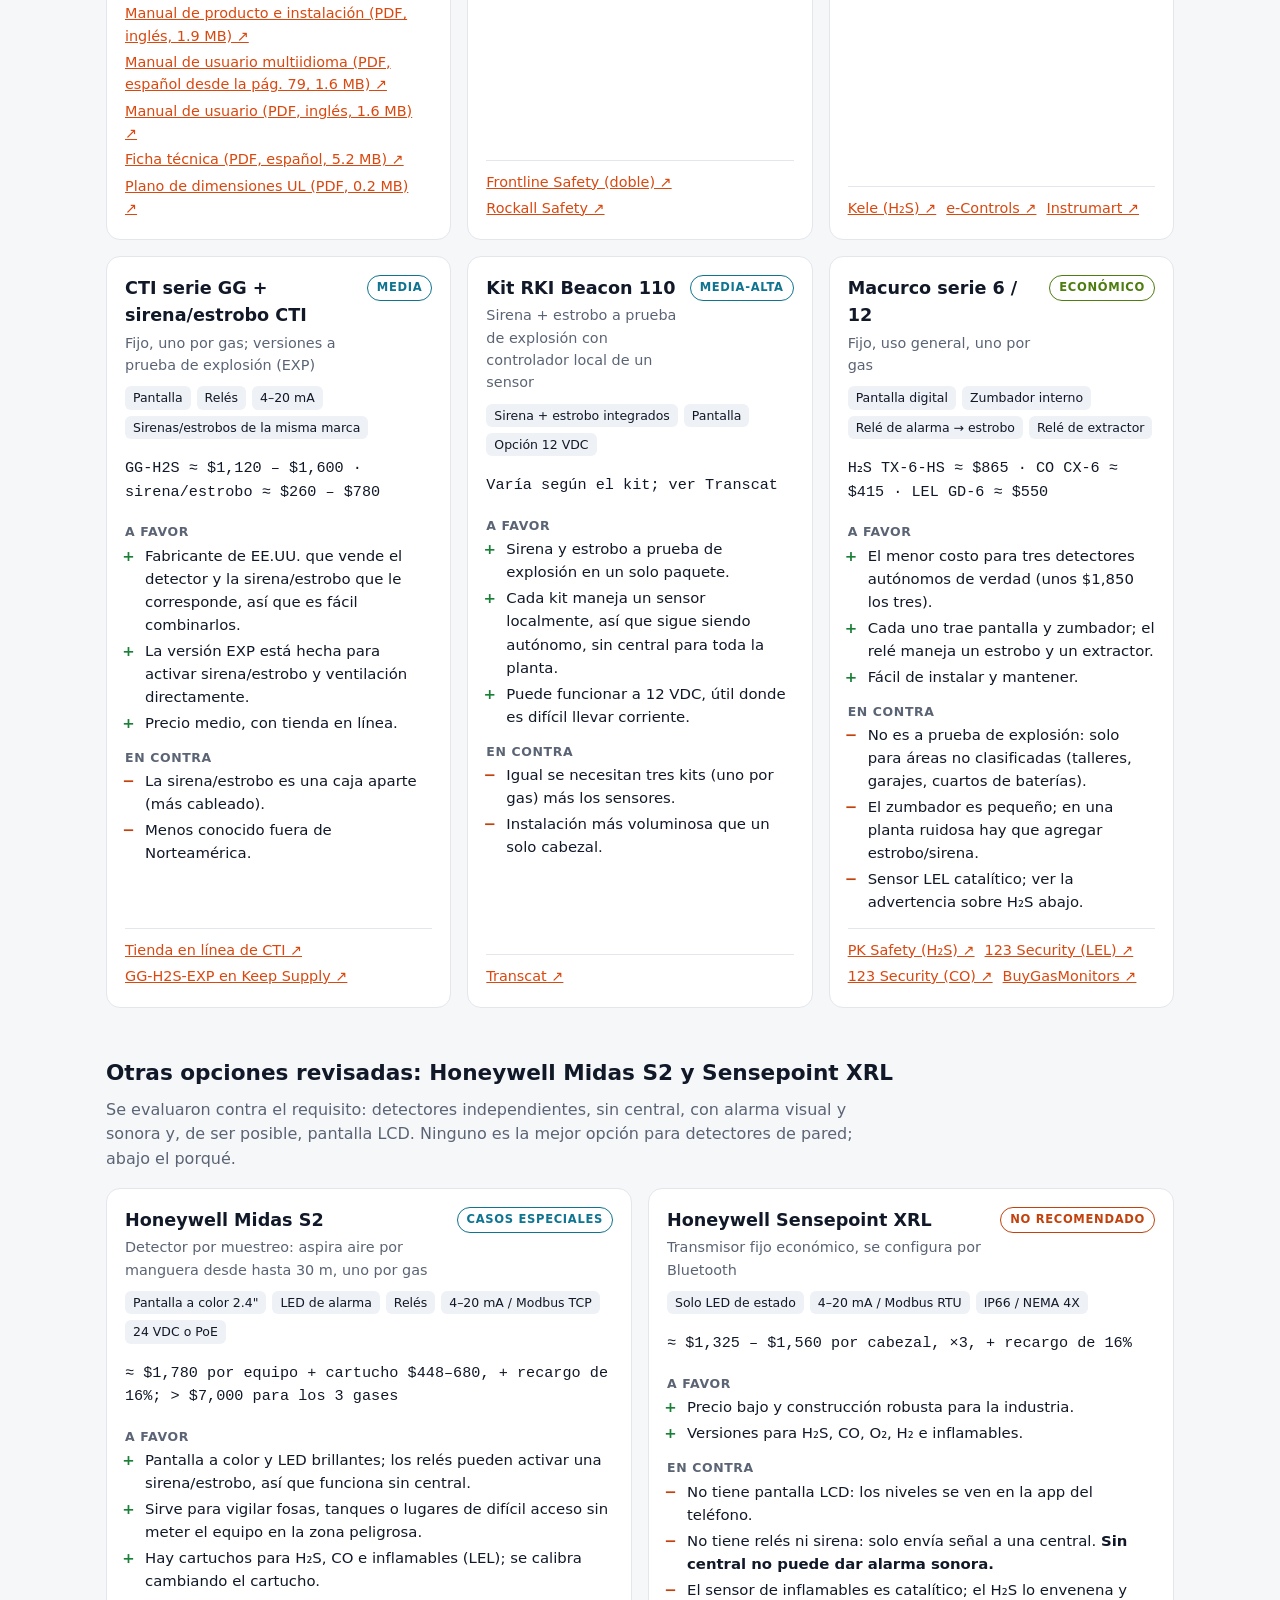
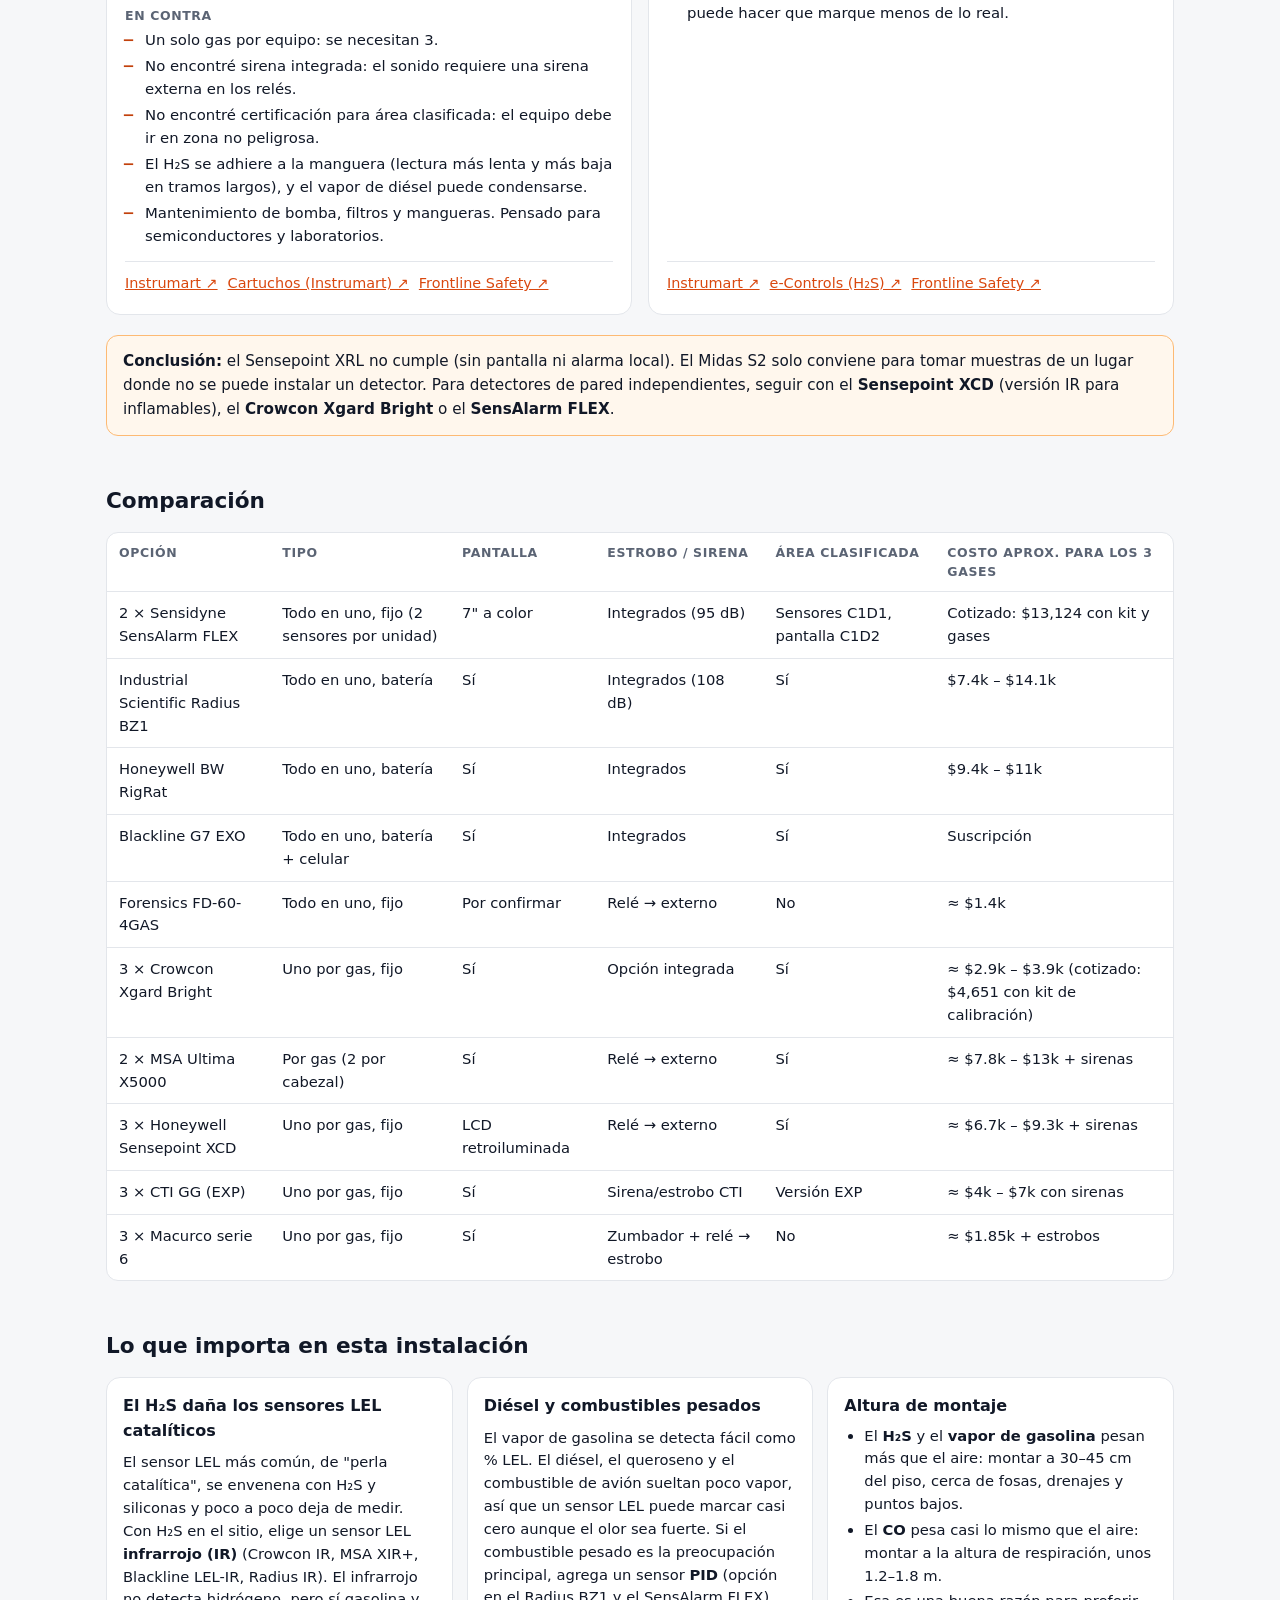
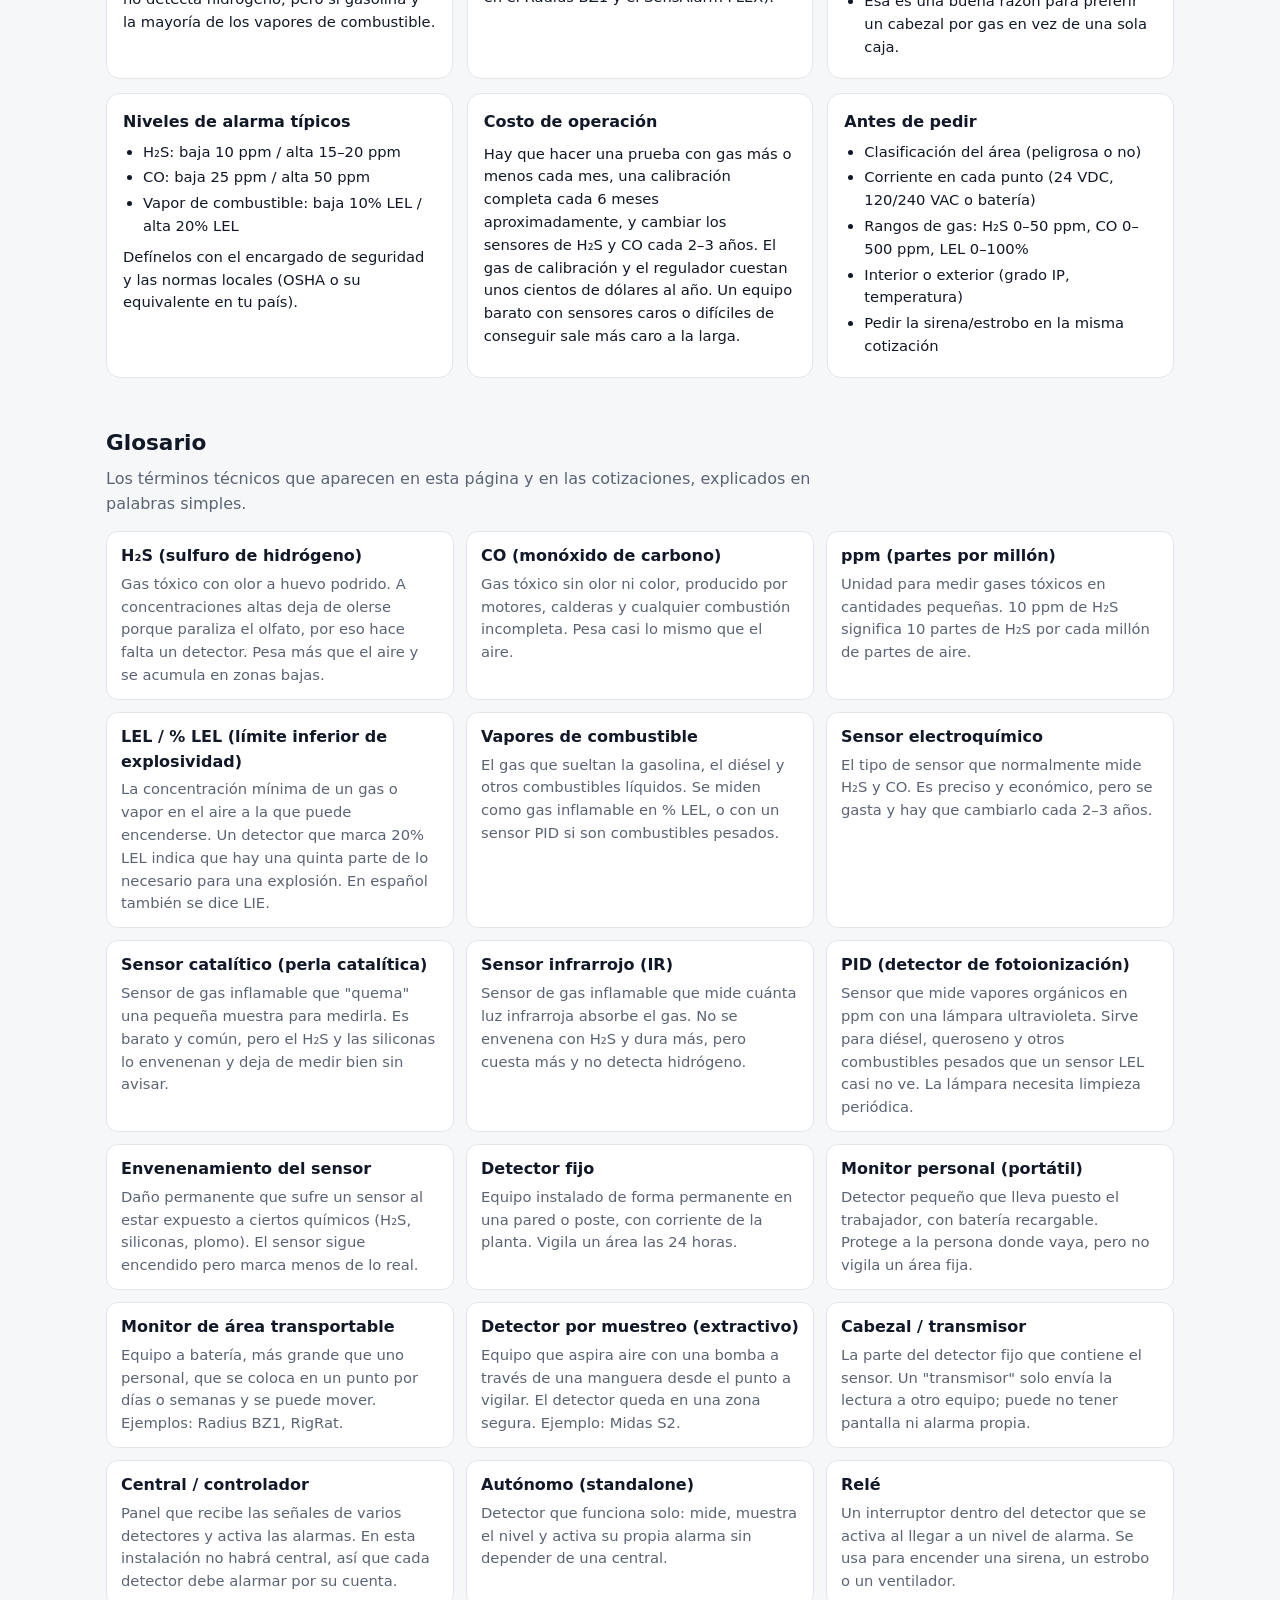
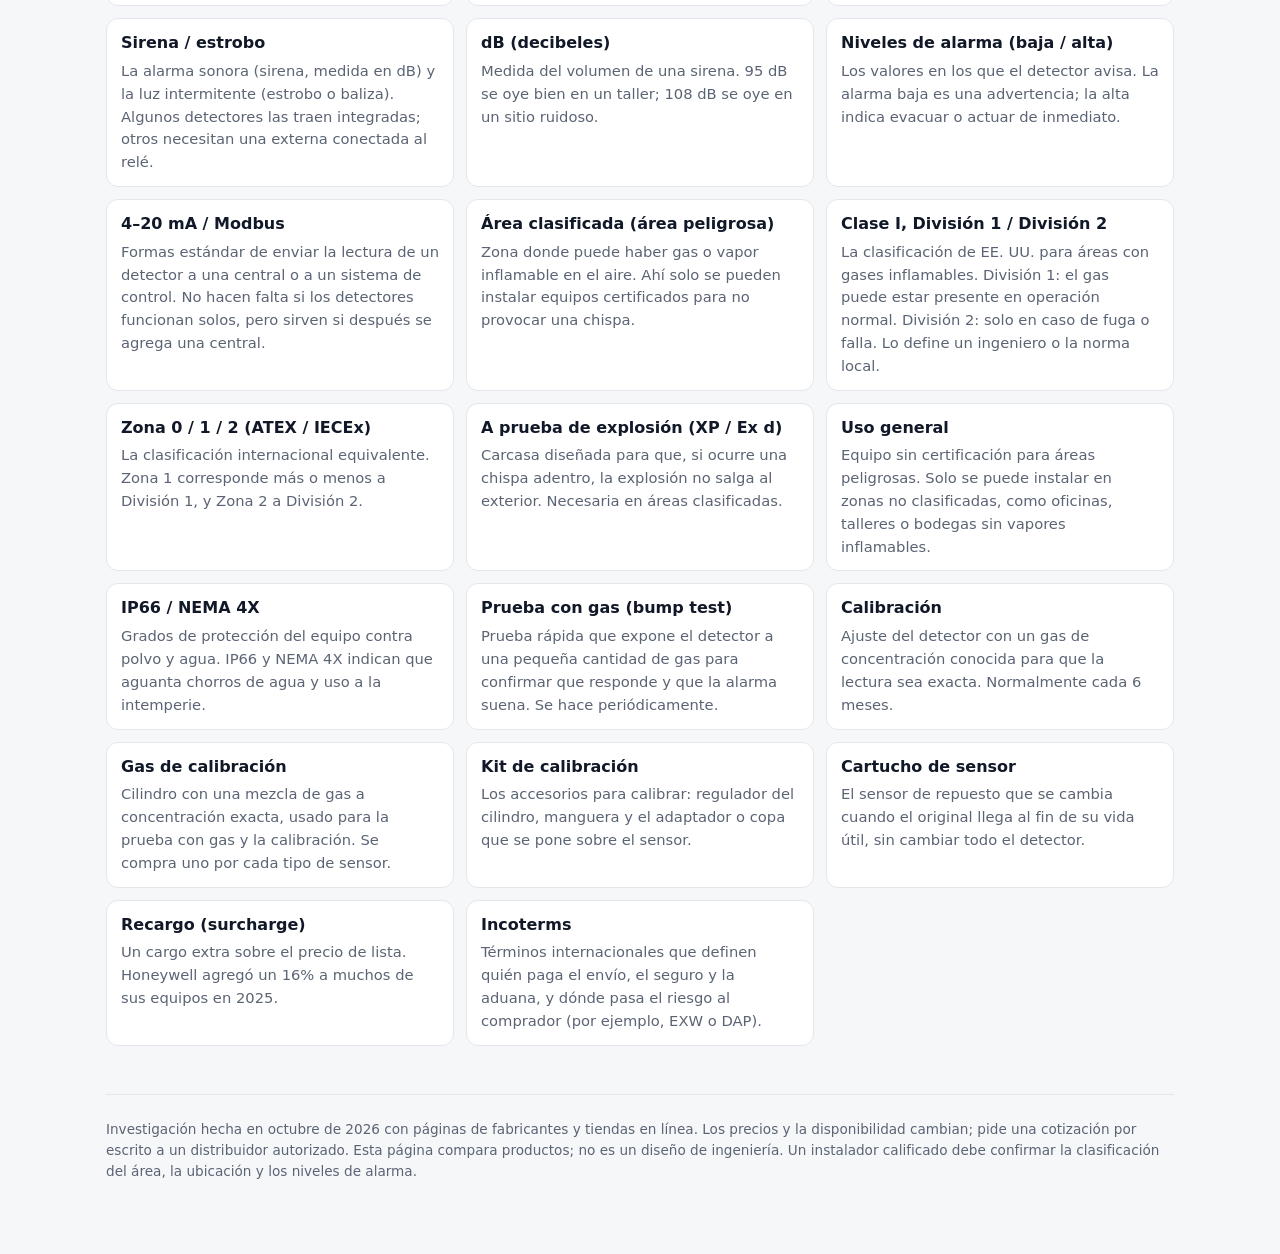
==== commit 97a54385: "bomtaca: Sensidyne quote + Crowcon vs Sensidyne comparison PDF (ES/EN) Co-Authored-By: Claude Opus 5" ====
--- a/bomtaca/index.html
+++ b/bomtaca/index.html
@@ -108,7 +108,7 @@
   <div class="tips">
     <div class="tip"><h3>El sitio</h3><ul><li><strong>Oficina administrativa, área no clasificada</strong>: sirven equipos de uso general.</li><li>A unos <strong>1 km hay un puerto</strong> donde descargan barcos de combustible y petróleo; los olores llegan a la oficina.</li><li>Objetivo: <strong>alarma local</strong> (visual y sonora) cuando los niveles suban mucho, sin central.</li></ul></div>
     <div class="tip"><h3>Sensores elegidos</h3><ul><li><strong>H₂S</strong>, en el rango más bajo disponible, para acercarse a los niveles de olor.</li><li><strong>CO</strong>, a la altura de respiración.</li><li><strong>LEL infrarrojo</strong>, como respaldo de seguridad. A 1 km lo normal es que marque 0; solo subiría con una nube de vapor fuerte, y eso no es una falla.</li><li>Opcional: <strong>PID</strong> para vapores de combustible y crudo en ppm/ppb, el sensor más sensible para estos olores.</li></ul></div>
-    <div class="tip"><h3>Cotizaciones (19–23 oct 2026)</h3><ul><li>Fabricantes: Sensidyne, Honeywell, Crowcon.</li><li>Distribuidores en EE. UU.: PK Safety, FLW, Instrumart.</li><li><strong>Sensidyne respondió</strong>: el SensAlarm FLEX lleva máximo 2 sensores, así que propone <strong>2 unidades</strong> (CO + H₂S remoto abajo; LEL IR + canal libre para PID). Ya se le enviaron los datos del sitio; falta la cotización.</li><li><strong>Crowcon cotizó</strong> (22–23 oct) el Xgard Bright: un equipo por gas, sin panel, con relés. Configuración elegida, toda en versión A3 (rosca M20 con adaptador a ½" NPT incluido): <strong>CO 0–50 ppm $1,331 · H₂S 0–25 ppm $1,331 · LEL IR propano $1,780 · kit de calibración $208.95 = $4,650.95</strong>. La sirena interna es de solo 40 dB, así que hace falta una sirena con luz externa: el accesorio integrado de Crowcon (precio pendiente) o una genérica (~$100–180), más una fuente de 24 VDC (~$50–70). <strong>No tienen PID de rango bajo</strong>, así que se descarta. El kit sirve para el H₂S de 25 ppm; el gas de calibración no lo vende Crowcon y conviene comprarlo en Venezuela. Repuestos (CO 0–50 ppm S011572/S, H₂S 0–25 ppm S011257/S): $700.40 cada uno, duran ~2 años (comprar cerca del 2.º año). Envío: 8 lb y 10 × 6 × 5 in por detector ya embalado (los 3 ≈ 24 lb / ~11 kg), con transportista propio. Entrega en 8 semanas, pago por adelantado, cotización válida hasta ~21 nov. Pendiente: número de parte, precio, dB y consumo del accesorio de sirena + luz (se volvió a pedir el 23 oct). <a href="/bomtaca/docs/reporte-cotizacion-crowcon.pdf" target="_blank" rel="noopener">Reporte de cotización para aprobación (PDF) ↗</a></li><li>Los demás: pendientes.</li></ul></div>
+    <div class="tip"><h3>Cotizaciones (19–27 oct 2026)</h3><ul><li>Fabricantes: Sensidyne, Honeywell, Crowcon.</li><li>Distribuidores en EE. UU.: PK Safety, FLW, Instrumart.</li><li><strong>Sensidyne cotizó</strong> (21 oct, recibida 27 oct) <strong>2 SensAlarm FLEX</strong>: unidad 1 = CO 0–500 ppm + H₂S <strong>0–10 ppm</strong> remoto abajo; unidad 2 = LEL IR. Equipos <strong>$11,354</strong> + kit de calibración con gases <strong>$1,770 = $13,124</strong>. Sirena de 95 dB, estrobos y pantalla integrados; se conecta directo a 110/220 VAC. Sensores de 3 años, garantía de 2 años, entrega en 2–4 semanas, crédito a 60 días para exportación (sujeto a aprobación), válida hasta ~20 nov. PID opcional de 0–5 ppm (el único de rango bajo cotizado): <strong>$8,572</strong>; puede dar falsas alarmas porque no es específico. Pendiente: CO de rango menor, peso con caja y si el kit puede ir sin cilindros (mercancía peligrosa por vía aérea).</li><li><strong>Crowcon cotizó</strong> (22–23 oct) el Xgard Bright: un equipo por gas, sin panel, con relés. Configuración elegida, toda en versión A3 (rosca M20 con adaptador a ½" NPT incluido): <strong>CO 0–50 ppm $1,331 · H₂S 0–25 ppm $1,331 · LEL IR propano $1,780 · kit de calibración $208.95 = $4,650.95</strong>. La sirena interna es de solo 40 dB, así que hace falta una sirena con luz externa: el accesorio integrado de Crowcon (precio pendiente) o una genérica (~$100–180), más una fuente de 24 VDC (~$50–70). <strong>No tienen PID de rango bajo</strong>, así que se descarta. El kit sirve para el H₂S de 25 ppm; el gas de calibración no lo vende Crowcon y conviene comprarlo en Venezuela. Repuestos (CO 0–50 ppm S011572/S, H₂S 0–25 ppm S011257/S): $700.40 cada uno, duran ~2 años (comprar cerca del 2.º año). Envío: 8 lb y 10 × 6 × 5 in por detector ya embalado (los 3 ≈ 24 lb / ~11 kg), con transportista propio. Entrega en 8 semanas, pago por adelantado, cotización válida hasta ~21 nov. Pendiente: número de parte, precio, dB y consumo del accesorio de sirena + luz (se volvió a pedir el 23 oct). <a href="/bomtaca/docs/reporte-cotizacion-crowcon.pdf" target="_blank" rel="noopener">Reporte de cotización para aprobación (PDF) ↗</a></li><li><strong>Comparación:</strong> con gas de calibración en ambos, Crowcon ≈ $6,000–6,100 vs. Sensidyne $13,124 (≈ 2.2×). Recomendación: <strong>Crowcon</strong> para los 3 gases; si se quieren detectar los olores, agregar solo el PID de Sensidyne (≈ $14,600–14,700). Flete con Sandoval (Miami → San Cristóbal, $7.50/lb): ≈ $200 Crowcon, ≈ $250–330 Sensidyne (estimado, tarifa final pendiente). <a href="/bomtaca/docs/comparacion-crowcon-sensidyne.pdf" target="_blank" rel="noopener">Comparación Crowcon vs. Sensidyne (PDF) ↗</a></li><li>Los demás: pendientes.</li></ul></div>
   </div>
 </section>
 
@@ -135,7 +135,7 @@
     <article class="card">
       <div class="top"><div><h3>Sensidyne SensAlarm FLEX</h3><p class="sub">Fijo, de pared, permanente</p></div><span class="tier high">Alta</span></div>
       <div class="feat"><span>Pantalla LCD a color de 7"</span><span>Estrobos LED integrados</span><span>Sirena de 95 dB</span><span>4–8 relés</span><span>4–20 mA / Modbus</span></div>
-      <p class="price">Precio: solo por cotización</p>
+      <p class="price">Cotizado: $13,124 por 2 unidades con kit de calibración y gases (oct 2026)</p>
       <div><div class="lbl">A favor</div><ul class="pros">
         <li>Lo más parecido a lo que se pide: cada unidad muestra sus gases en pantalla grande y da la alarma sola, sin central.</li>
         <li>Con 2 unidades queda un canal libre para agregar un PID (vapores de combustible y crudo).</li>
@@ -145,7 +145,7 @@
       <div><div class="lbl">En contra</div><ul class="cons">
         <li><strong>Máximo 2 sensores por unidad</strong> (confirmado por Sensidyne): para H₂S, CO y LEL hacen falta 2 unidades.</li>
         <li>La pantalla principal solo es Clase I Div 2: debe ir en un punto menos peligroso (no aplica en nuestro caso, área no clasificada).</li>
-        <li>Sin precio público. Probablemente es la opción fija más cara.</li>
+        <li>Es la opción fija más cara: $13,124 cotizado, unas 2.2 veces el precio de Crowcon.</li>
         <li>La sirena de 95 dB es más baja que la de los monitores de área; en una planta ruidosa conviene agregar otra en un relé.</li>
       </ul></div>
       <div class="buy"><a href="https://www.sensidyne.com/FLEX" target="_blank" rel="noopener">Página de Sensidyne ↗</a><a href="https://sensidyne.com/wp-content/uploads/2024/03/Sensidyne_SensAlarmFlex_4page_C1D1-GP_012326.pdf" target="_blank" rel="noopener">Folleto (PDF) ↗</a></div>
@@ -380,7 +380,7 @@
   <table>
     <thead><tr><th>Opción</th><th>Tipo</th><th>Pantalla</th><th>Estrobo / sirena</th><th>Área clasificada</th><th>Costo aprox. para los 3 gases</th></tr></thead>
     <tbody>
-      <tr><td>2 × Sensidyne SensAlarm FLEX</td><td>Todo en uno, fijo (2 sensores por unidad)</td><td>7" a color</td><td>Integrados (95 dB)</td><td>Sensores C1D1, pantalla C1D2</td><td>Cotización</td></tr>
+      <tr><td>2 × Sensidyne SensAlarm FLEX</td><td>Todo en uno, fijo (2 sensores por unidad)</td><td>7" a color</td><td>Integrados (95 dB)</td><td>Sensores C1D1, pantalla C1D2</td><td>Cotizado: $13,124 con kit y gases</td></tr>
       <tr><td>Industrial Scientific Radius BZ1</td><td>Todo en uno, batería</td><td>Sí</td><td>Integrados (108 dB)</td><td>Sí</td><td>$7.4k – $14.1k</td></tr>
       <tr><td>Honeywell BW RigRat</td><td>Todo en uno, batería</td><td>Sí</td><td>Integrados</td><td>Sí</td><td>$9.4k – $11k</td></tr>
       <tr><td>Blackline G7 EXO</td><td>Todo en uno, batería + celular</td><td>Sí</td><td>Integrados</td><td>Sí</td><td>Suscripción</td></tr>
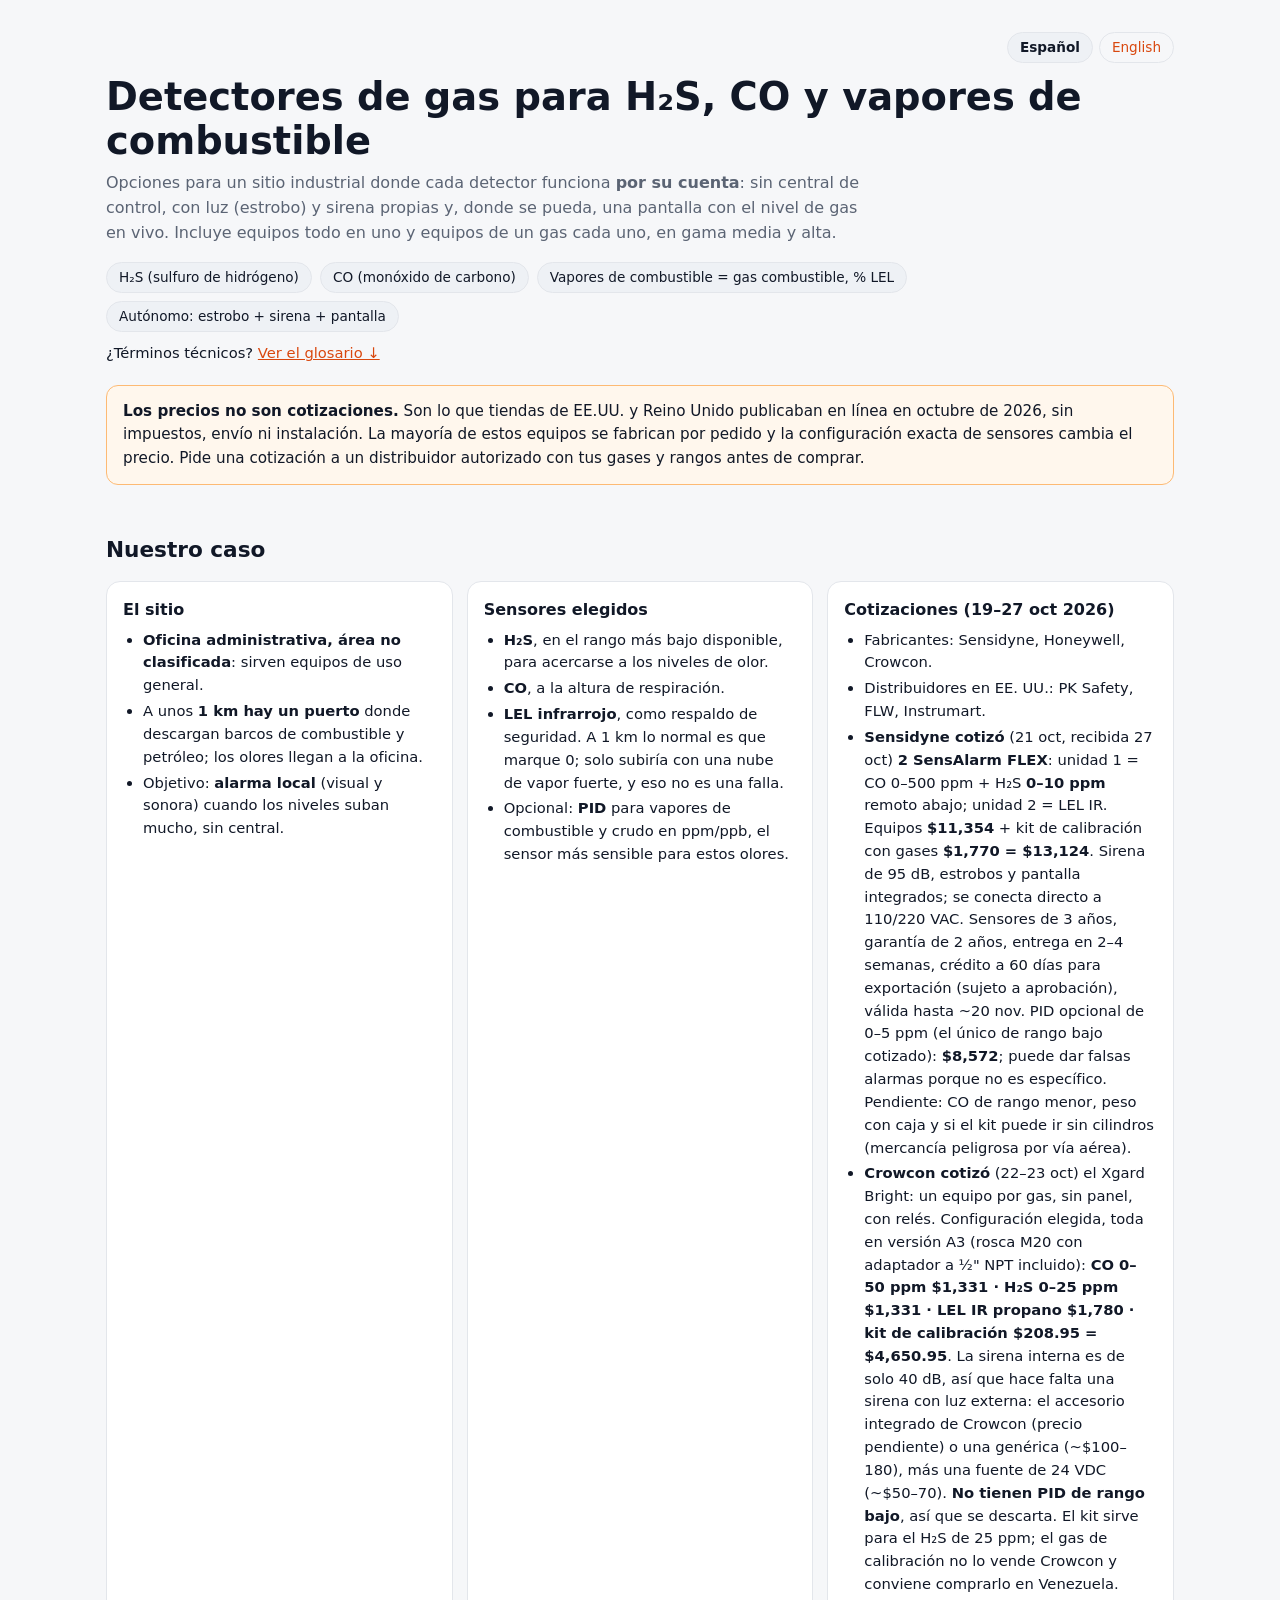
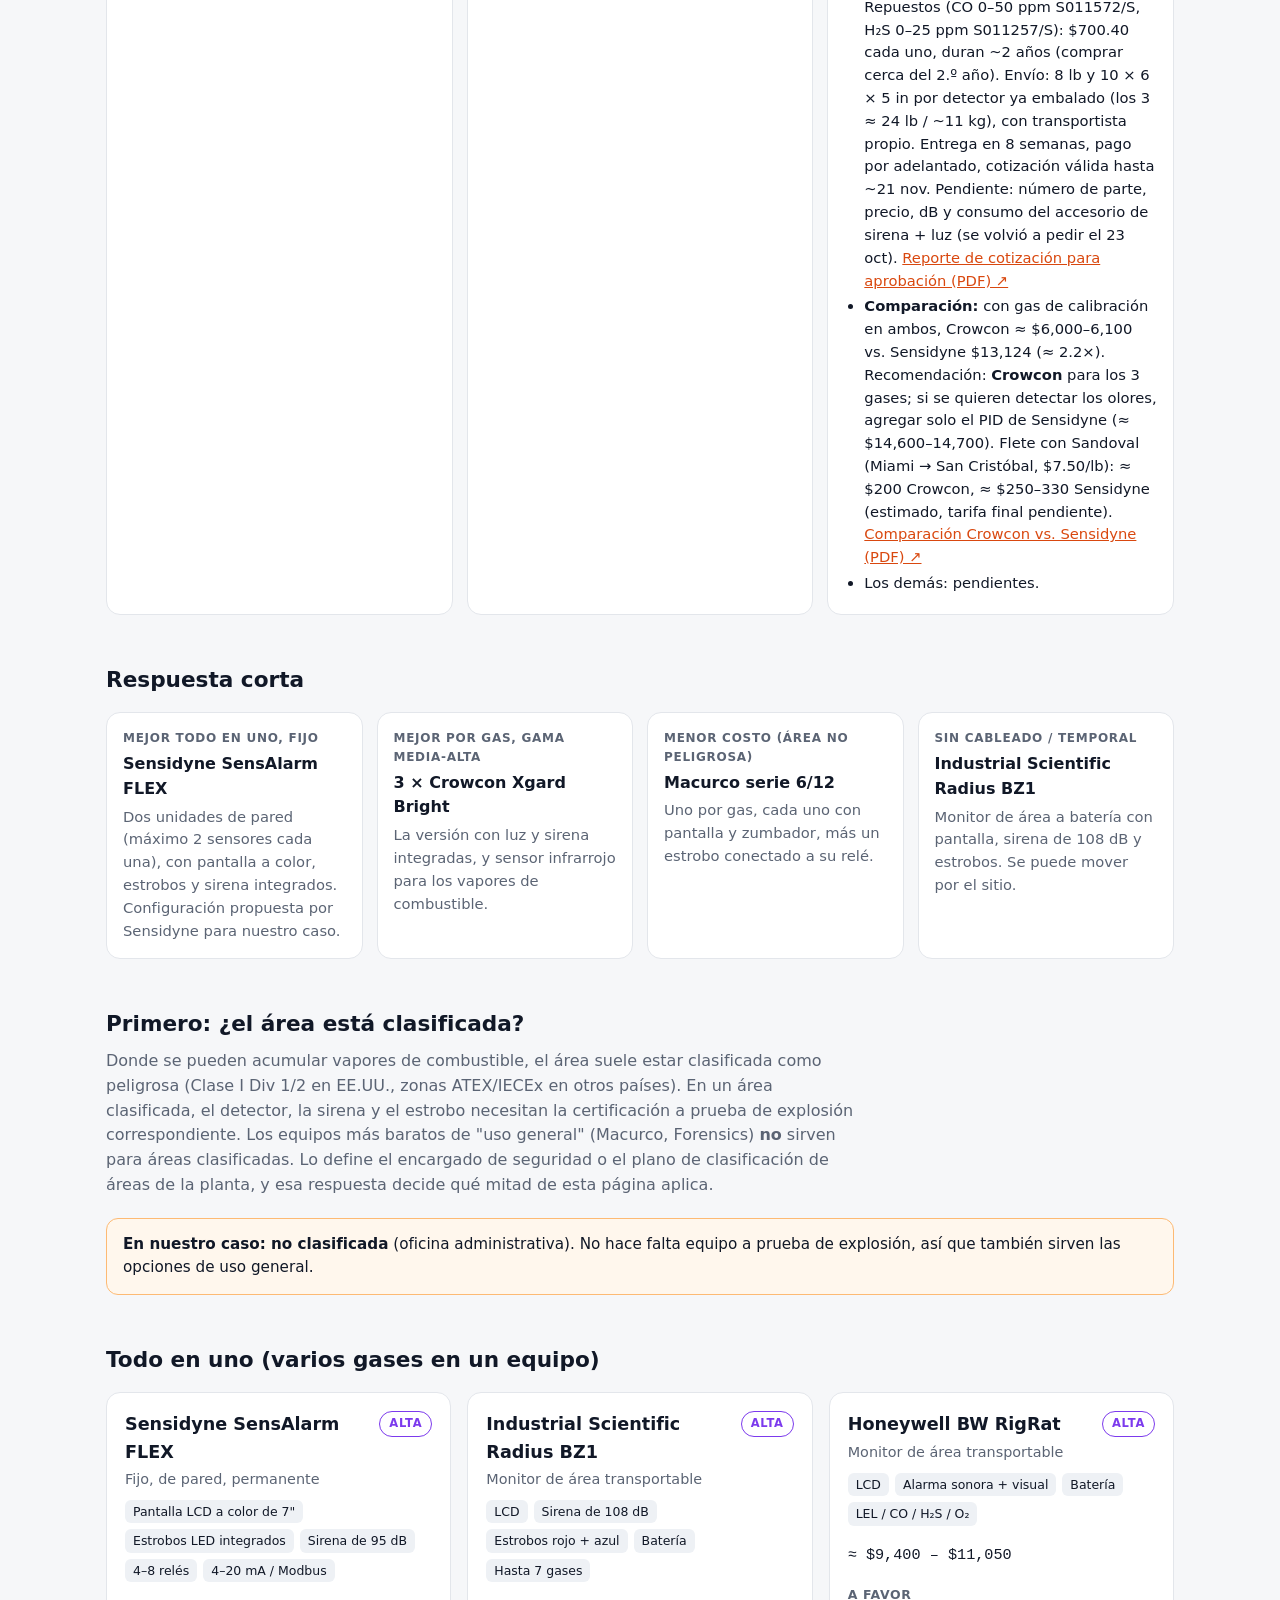
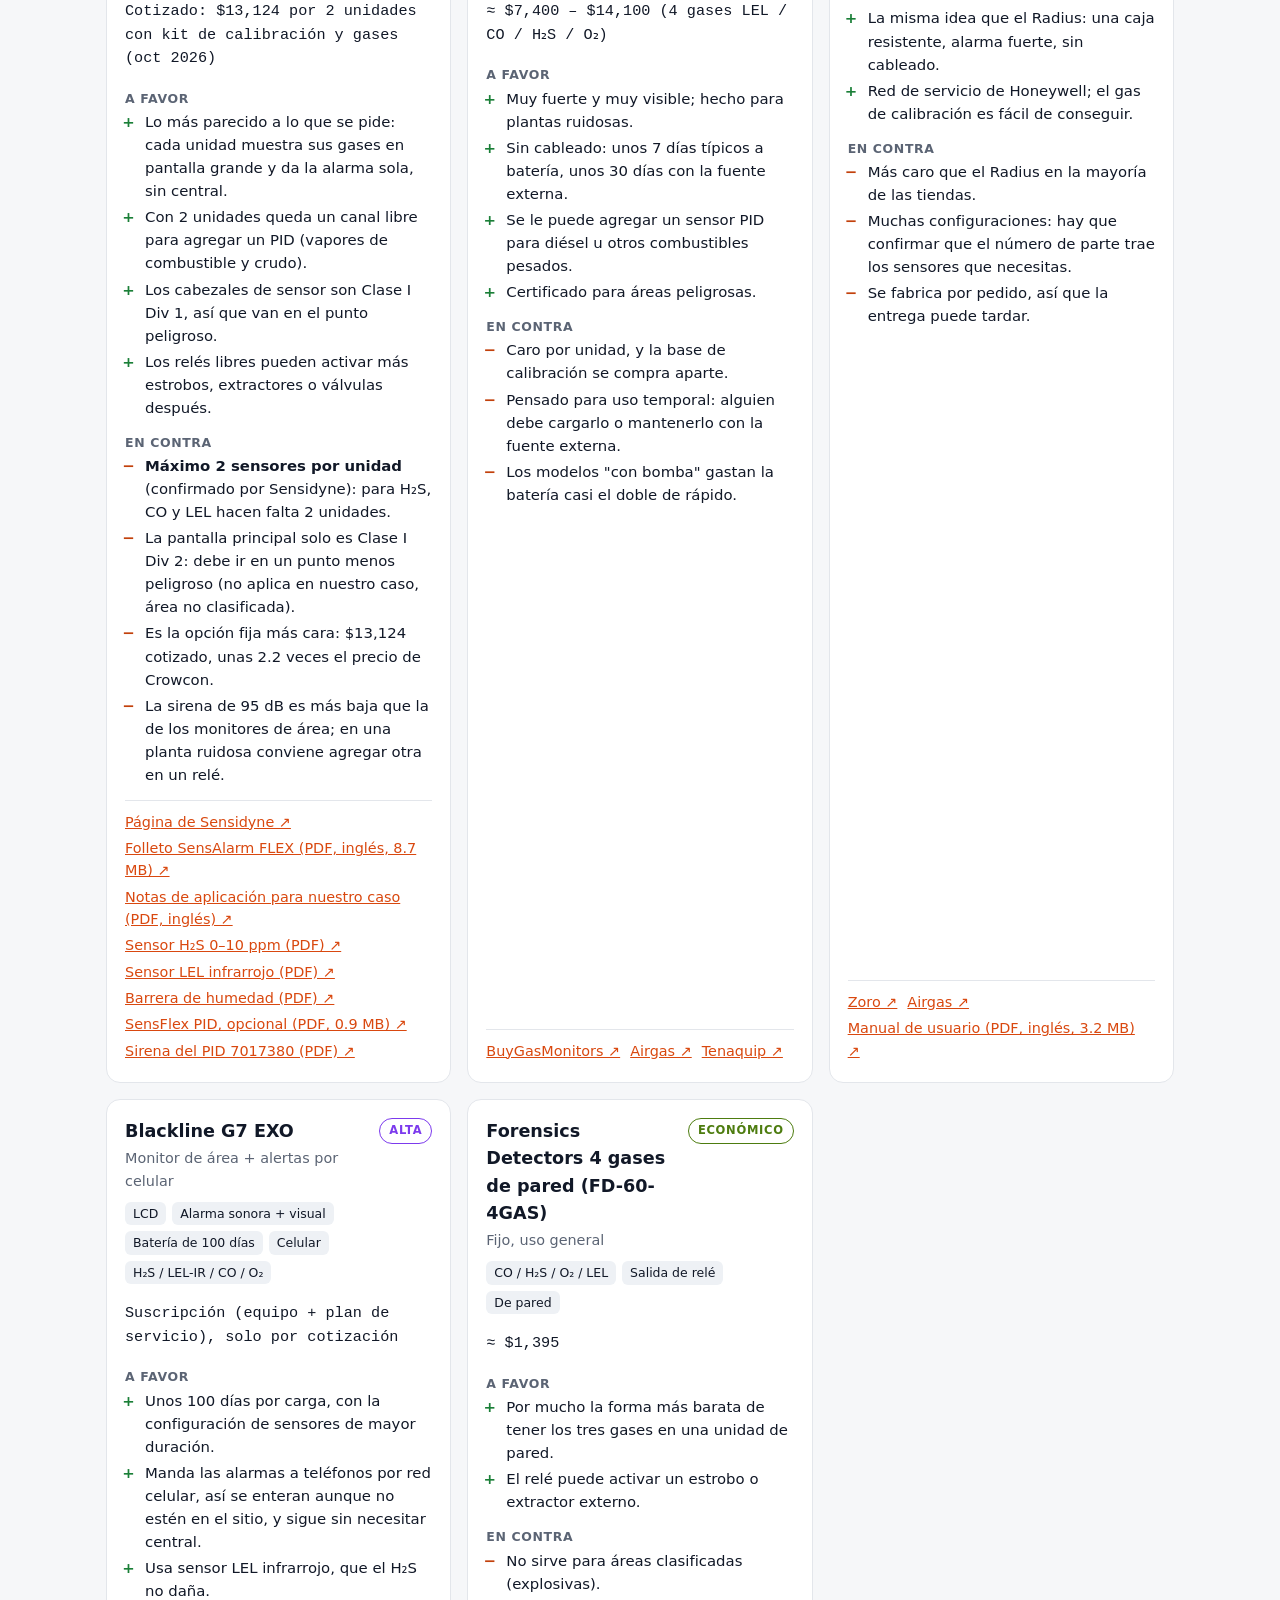
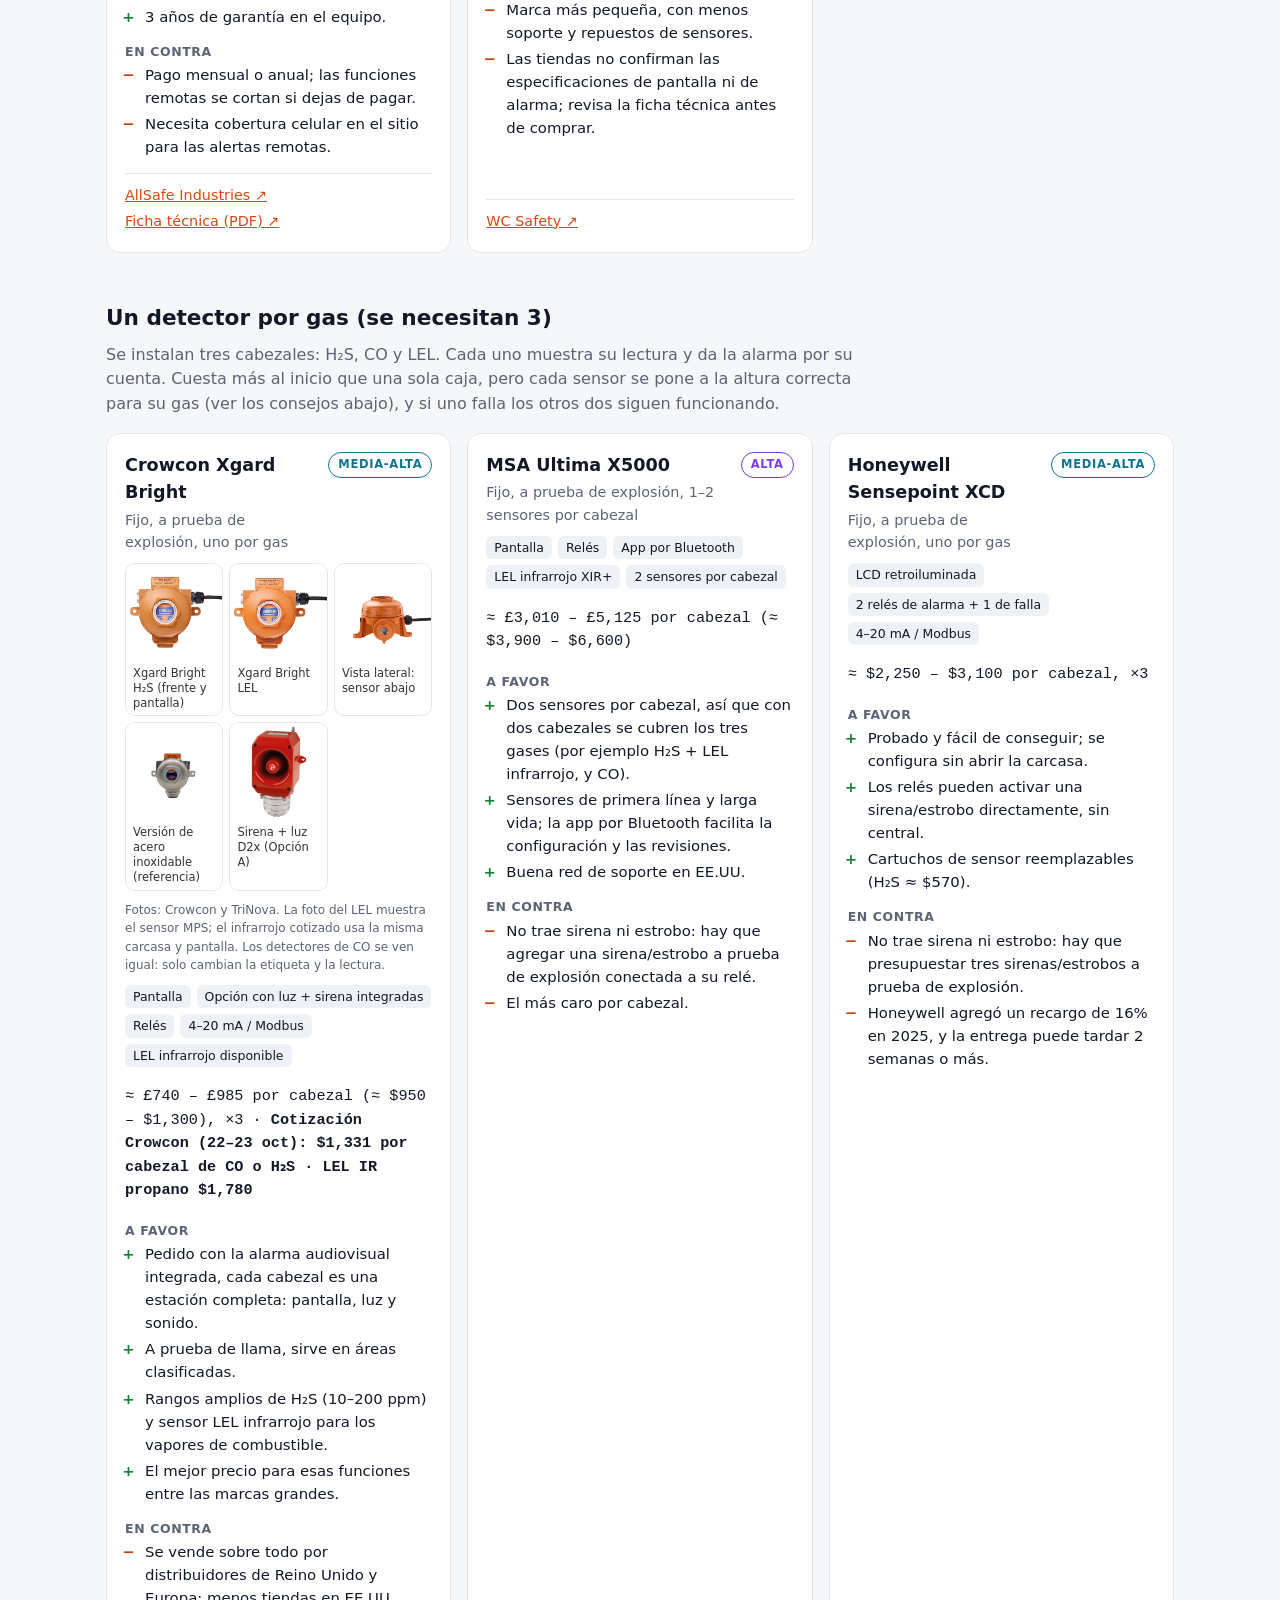
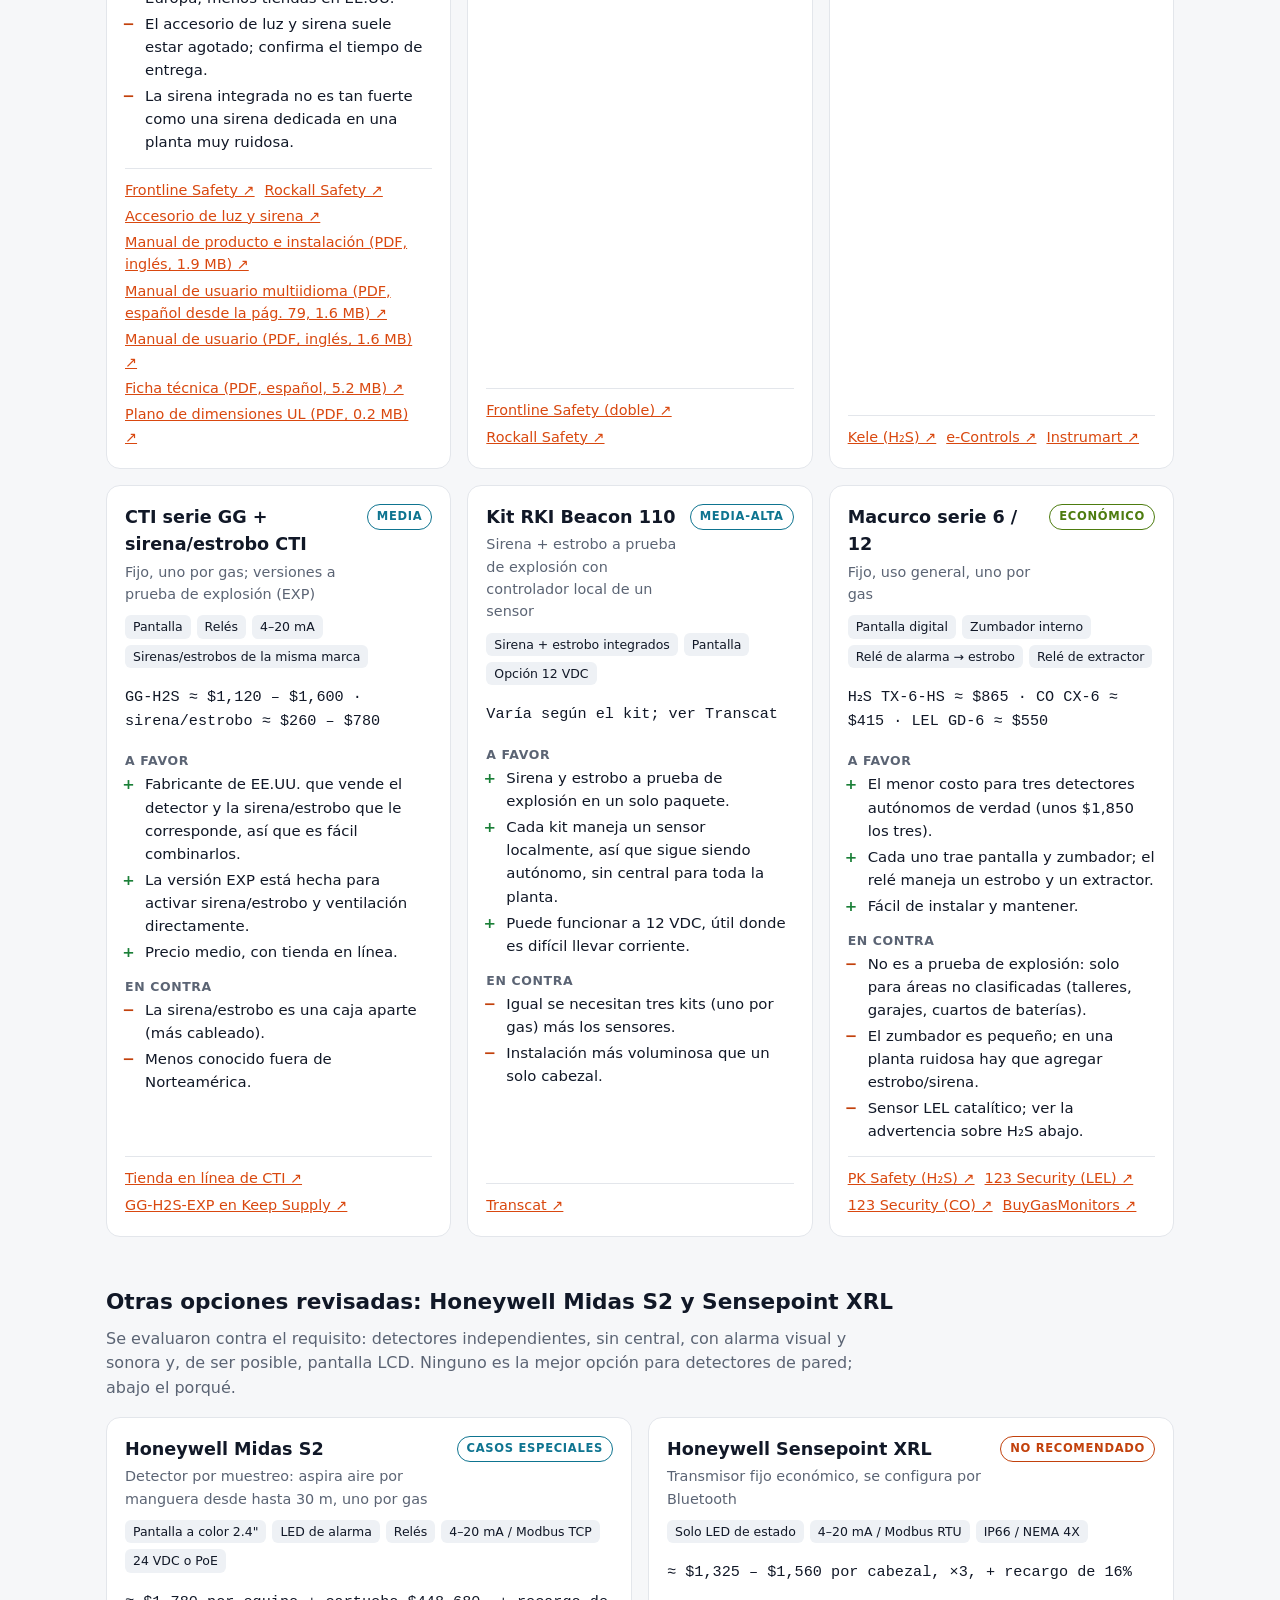
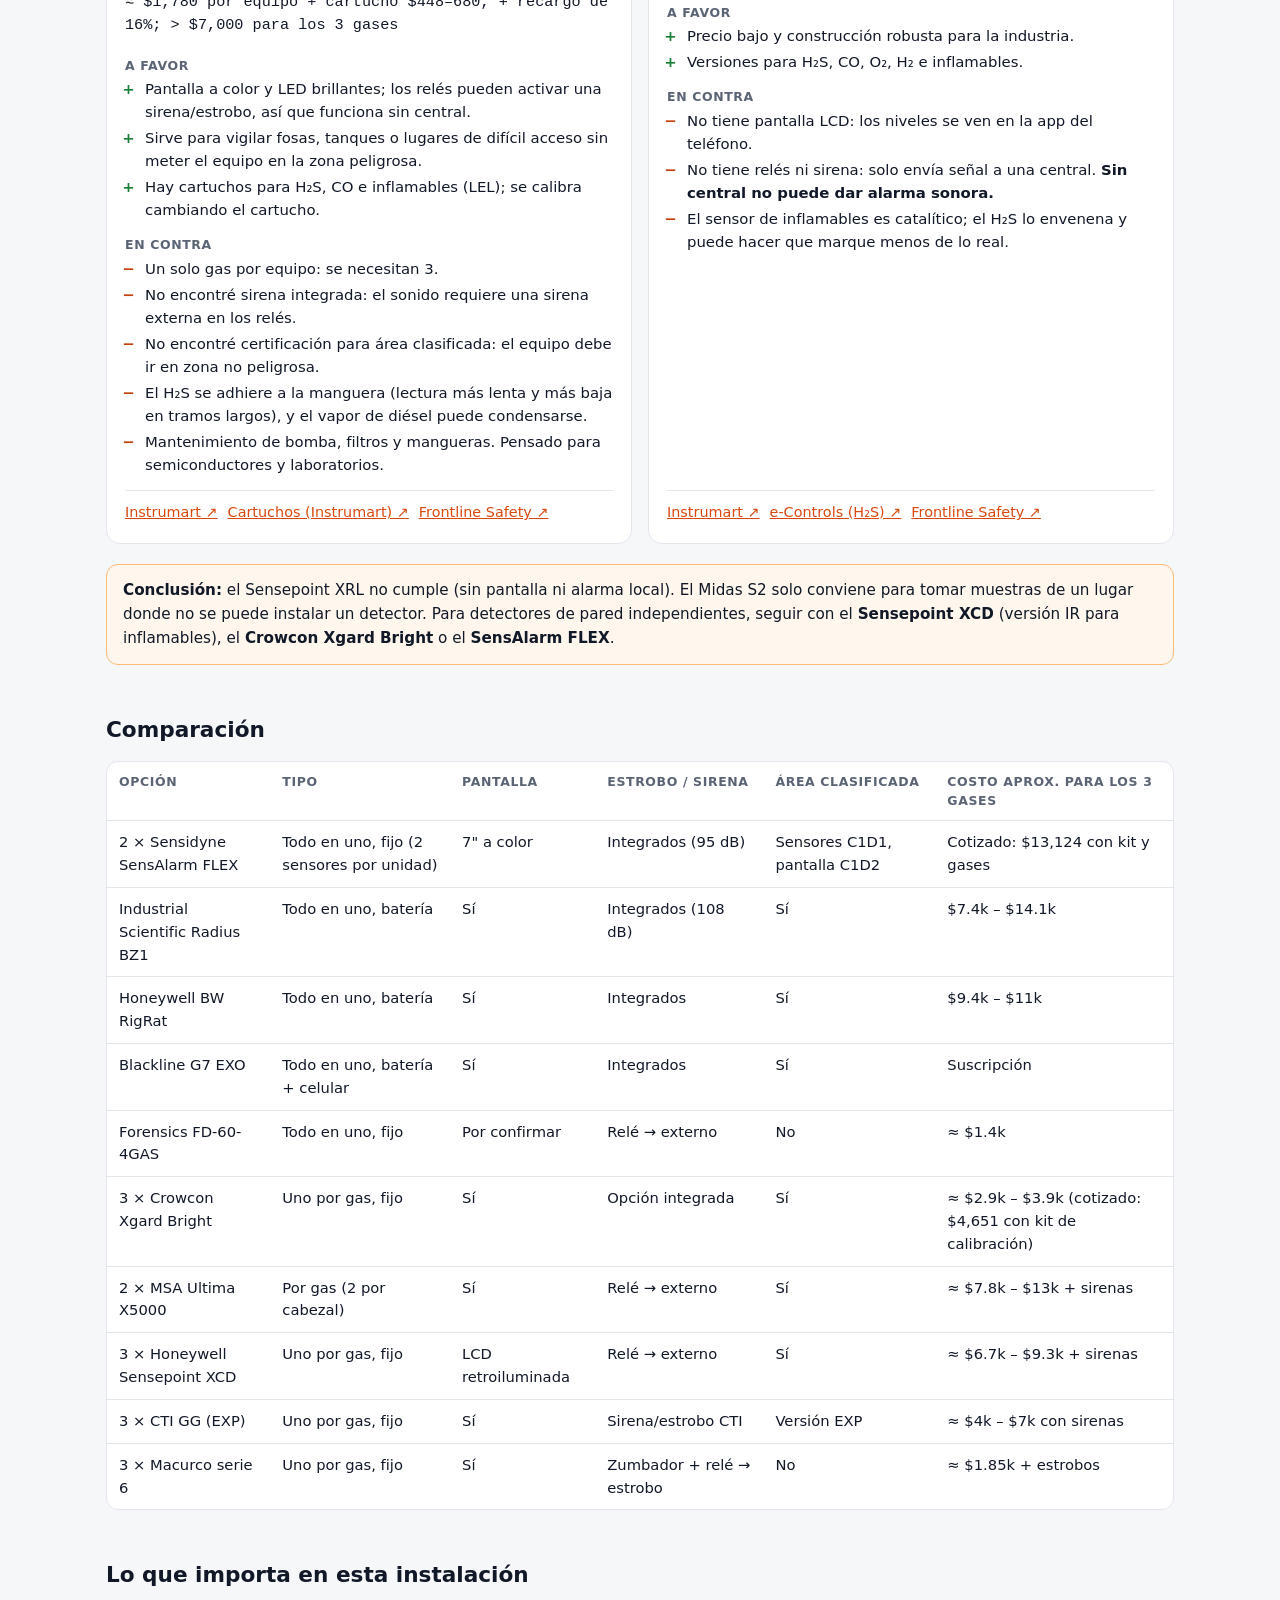
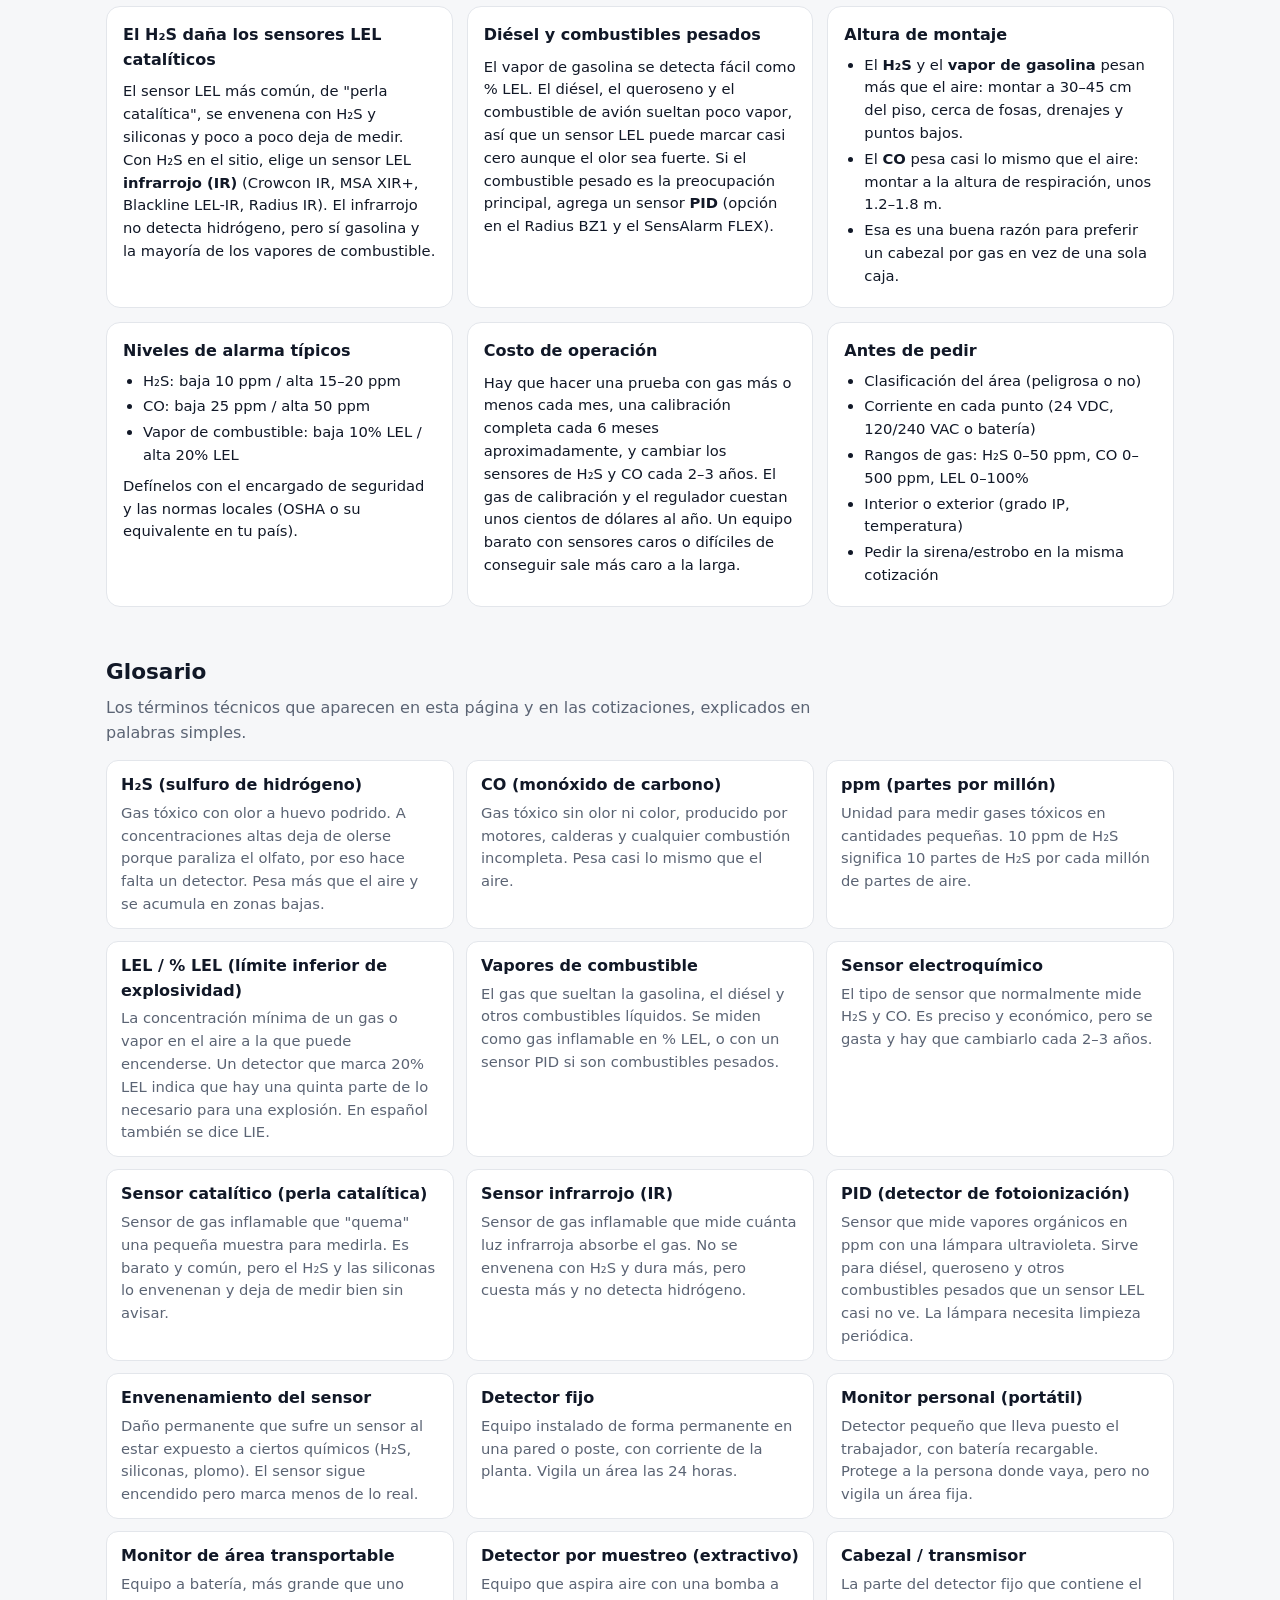
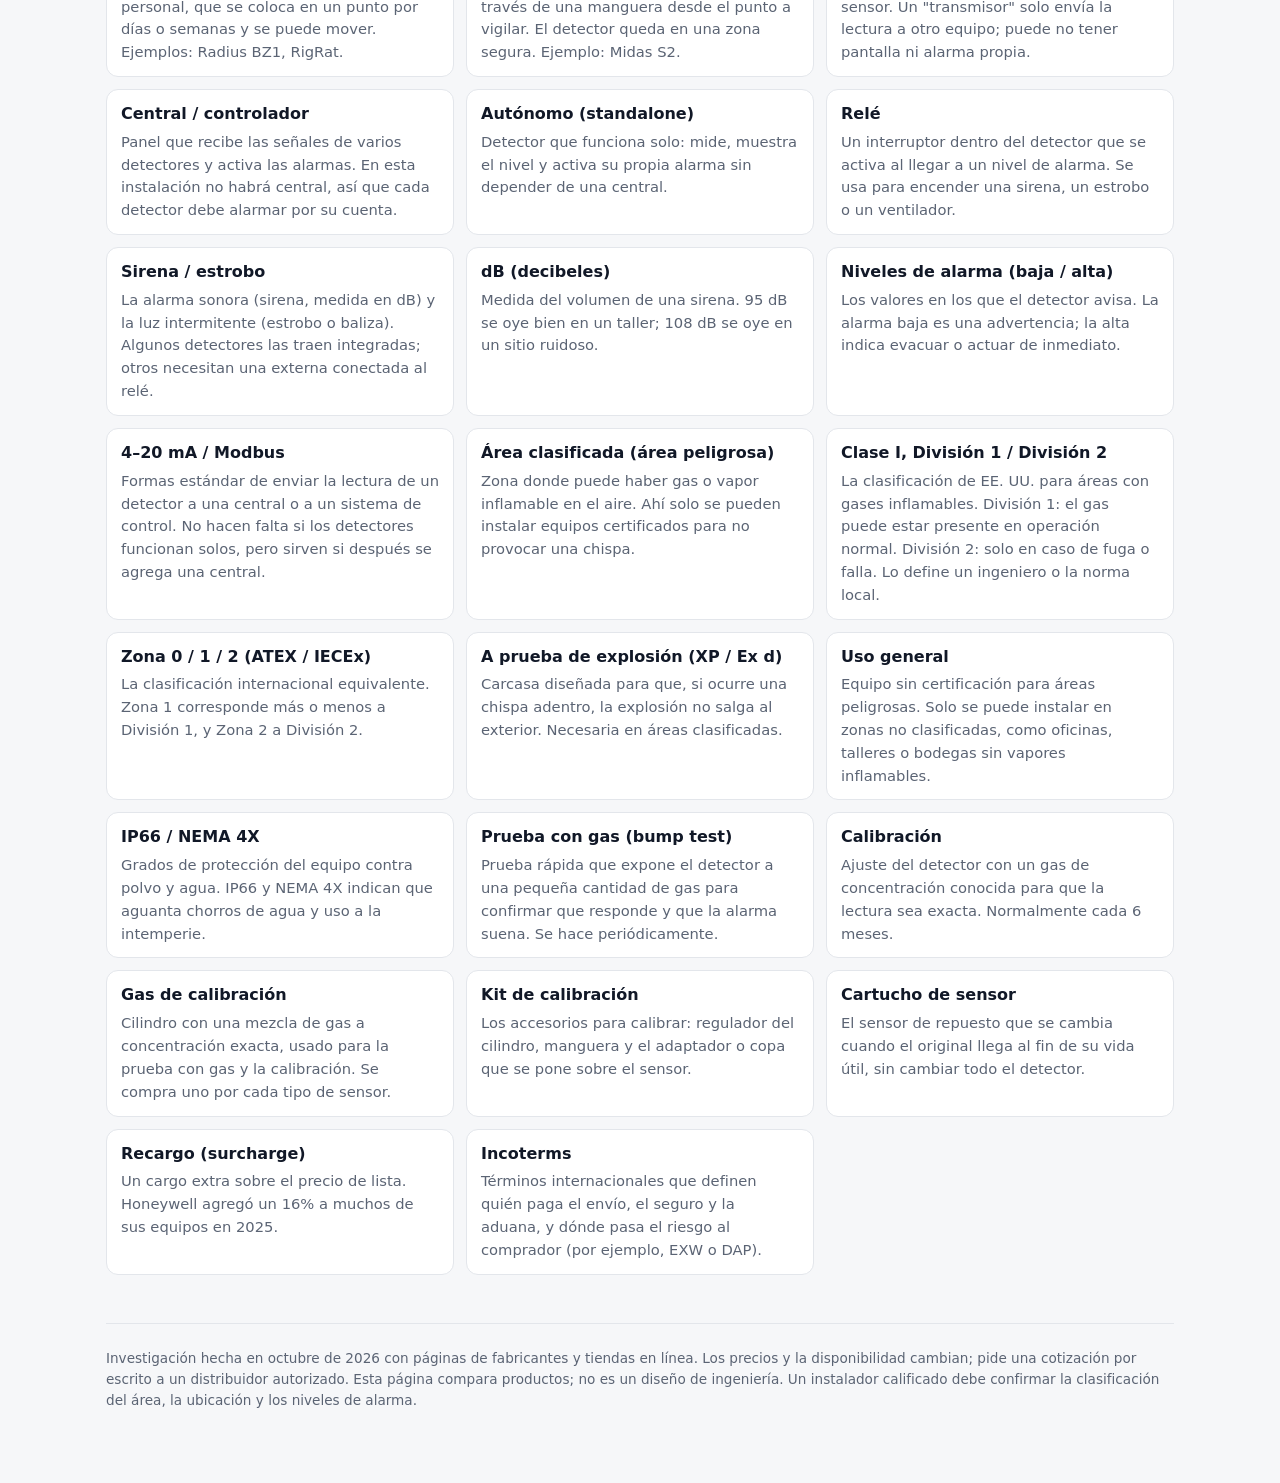
==== commit b464f567: "bomtaca: Sensidyne datasheets + application notes (ES/EN) Co-Authored-By: Claude Opus 5.5 <noreply@a" ====
--- a/bomtaca/index.html
+++ b/bomtaca/index.html
@@ -148,7 +148,7 @@
         <li>Es la opción fija más cara: $13,124 cotizado, unas 2.2 veces el precio de Crowcon.</li>
         <li>La sirena de 95 dB es más baja que la de los monitores de área; en una planta ruidosa conviene agregar otra en un relé.</li>
       </ul></div>
-      <div class="buy"><a href="https://www.sensidyne.com/FLEX" target="_blank" rel="noopener">Página de Sensidyne ↗</a><a href="https://sensidyne.com/wp-content/uploads/2024/03/Sensidyne_SensAlarmFlex_4page_C1D1-GP_012326.pdf" target="_blank" rel="noopener">Folleto (PDF) ↗</a></div>
+      <div class="buy"><a href="https://www.sensidyne.com/FLEX" target="_blank" rel="noopener">Página de Sensidyne ↗</a><a href="/bomtaca/docs/sensidyne-sensalarm-flex-folleto.pdf" target="_blank" rel="noopener">Folleto SensAlarm FLEX (PDF, inglés, 8.7 MB) ↗</a><a href="/bomtaca/docs/sensidyne-notas-aplicacion.pdf" target="_blank" rel="noopener">Notas de aplicación para nuestro caso (PDF, inglés) ↗</a><a href="/bomtaca/docs/sensidyne-sensor-h2s-10ppm.pdf" target="_blank" rel="noopener">Sensor H₂S 0–10 ppm (PDF) ↗</a><a href="/bomtaca/docs/sensidyne-sensor-lel-ir.pdf" target="_blank" rel="noopener">Sensor LEL infrarrojo (PDF) ↗</a><a href="/bomtaca/docs/sensidyne-barrera-humedad.pdf" target="_blank" rel="noopener">Barrera de humedad (PDF) ↗</a><a href="/bomtaca/docs/sensidyne-sensflex-pid-ficha.pdf" target="_blank" rel="noopener">SensFlex PID, opcional (PDF, 0.9 MB) ↗</a><a href="/bomtaca/docs/sensidyne-sirena-7017380.pdf" target="_blank" rel="noopener">Sirena del PID 7017380 (PDF) ↗</a></div>
     </article>
 
     <article class="card">
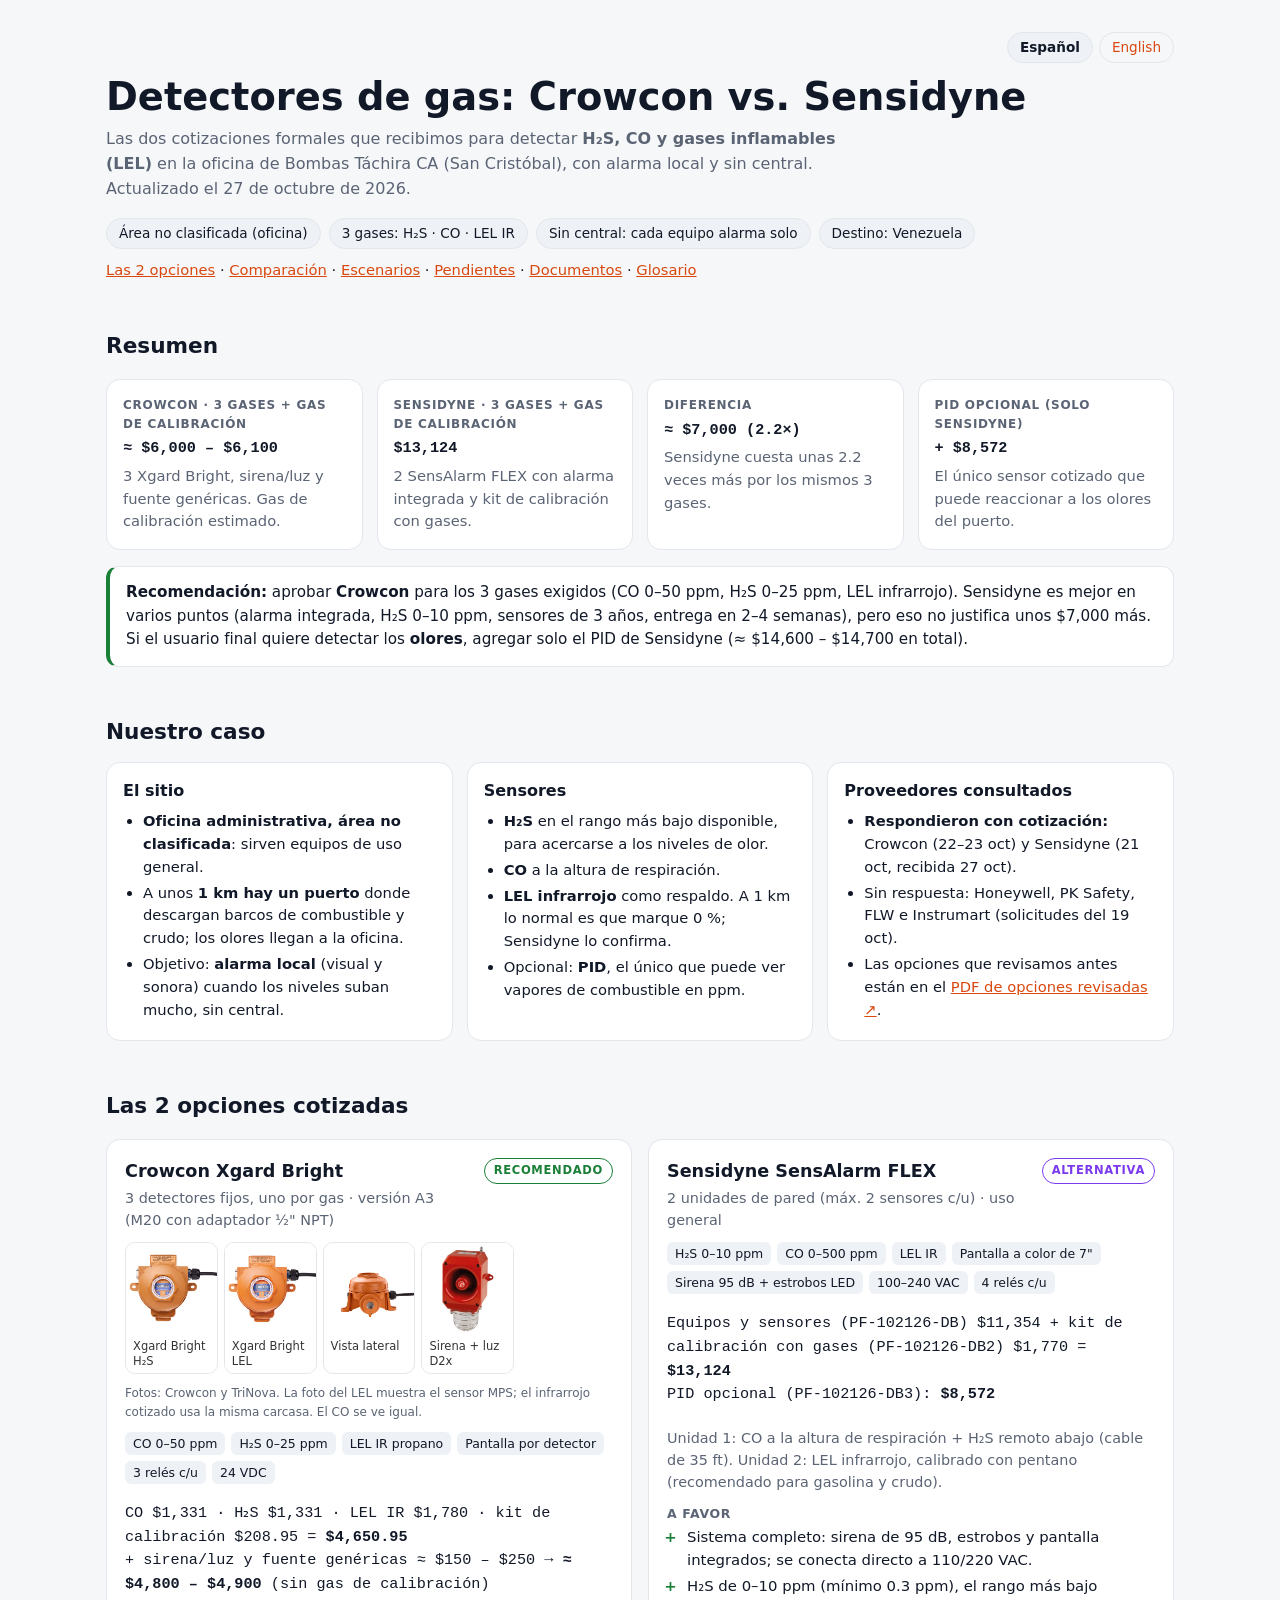
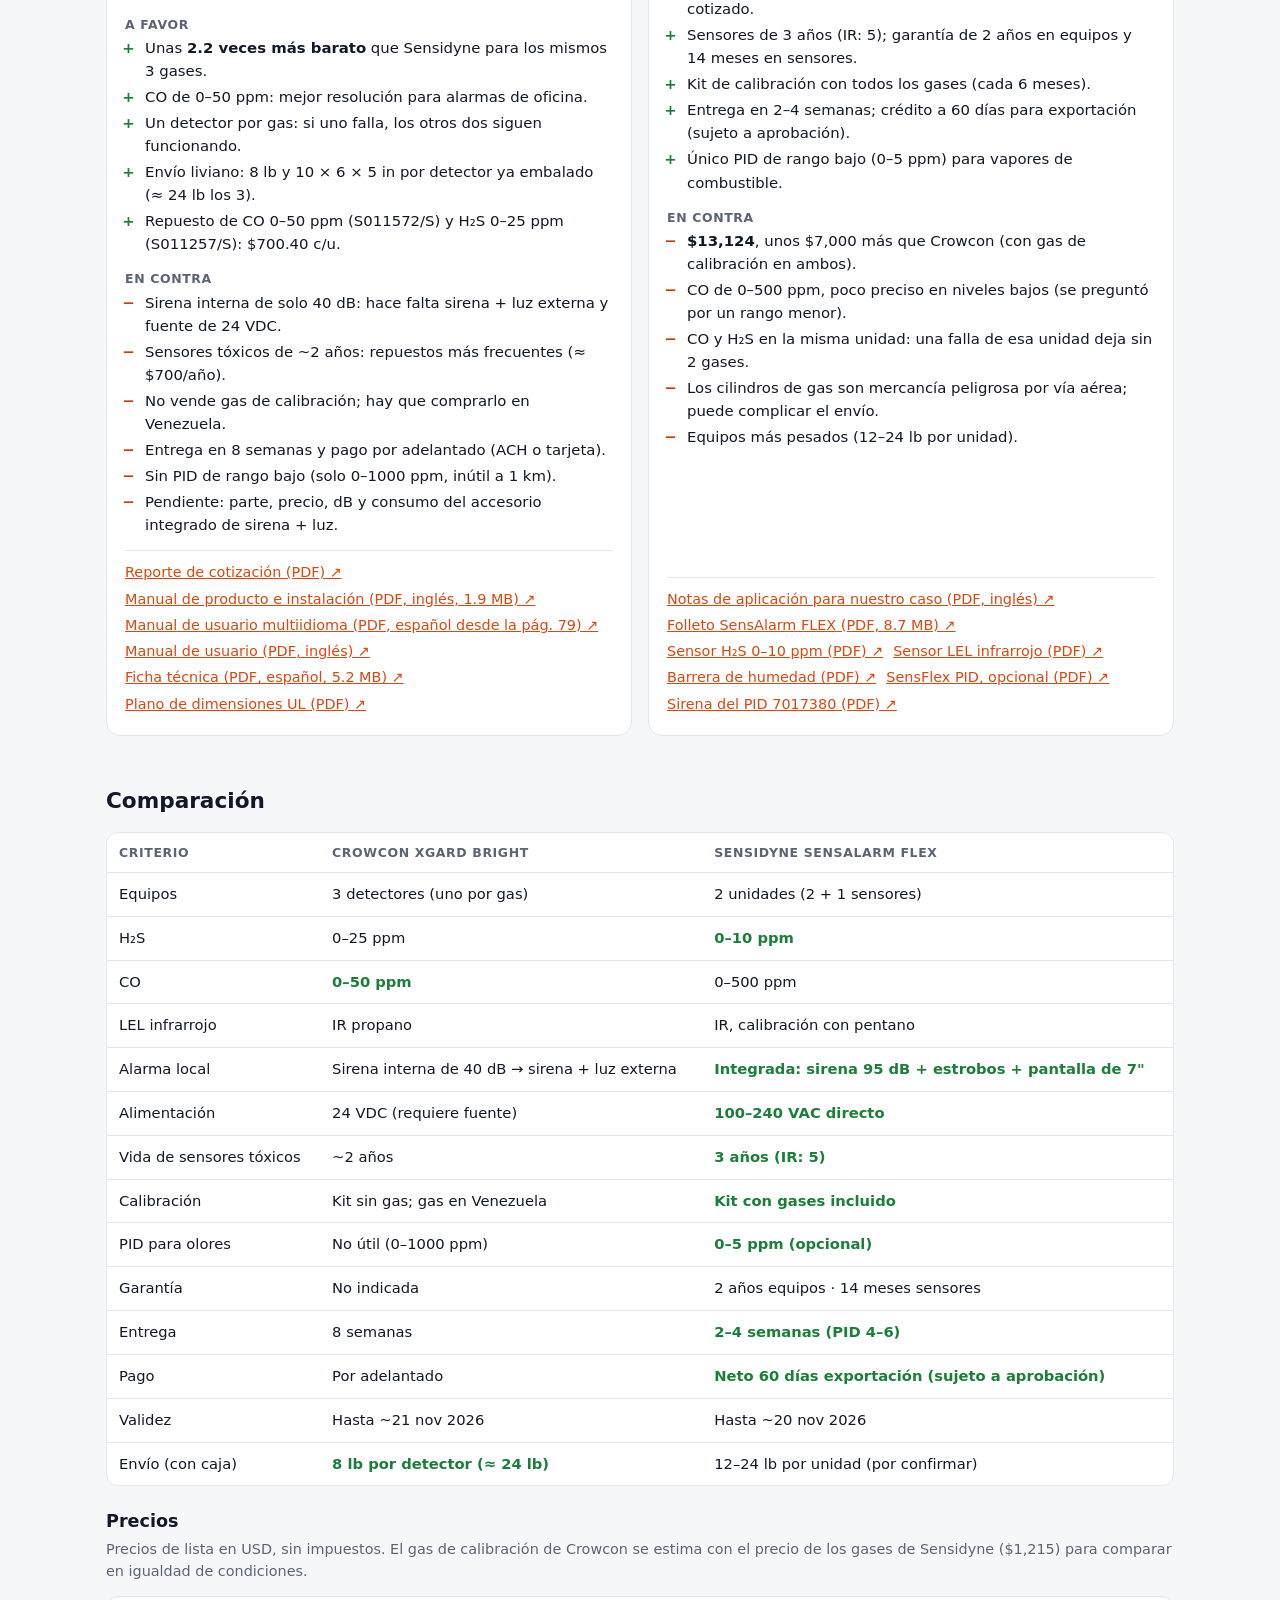
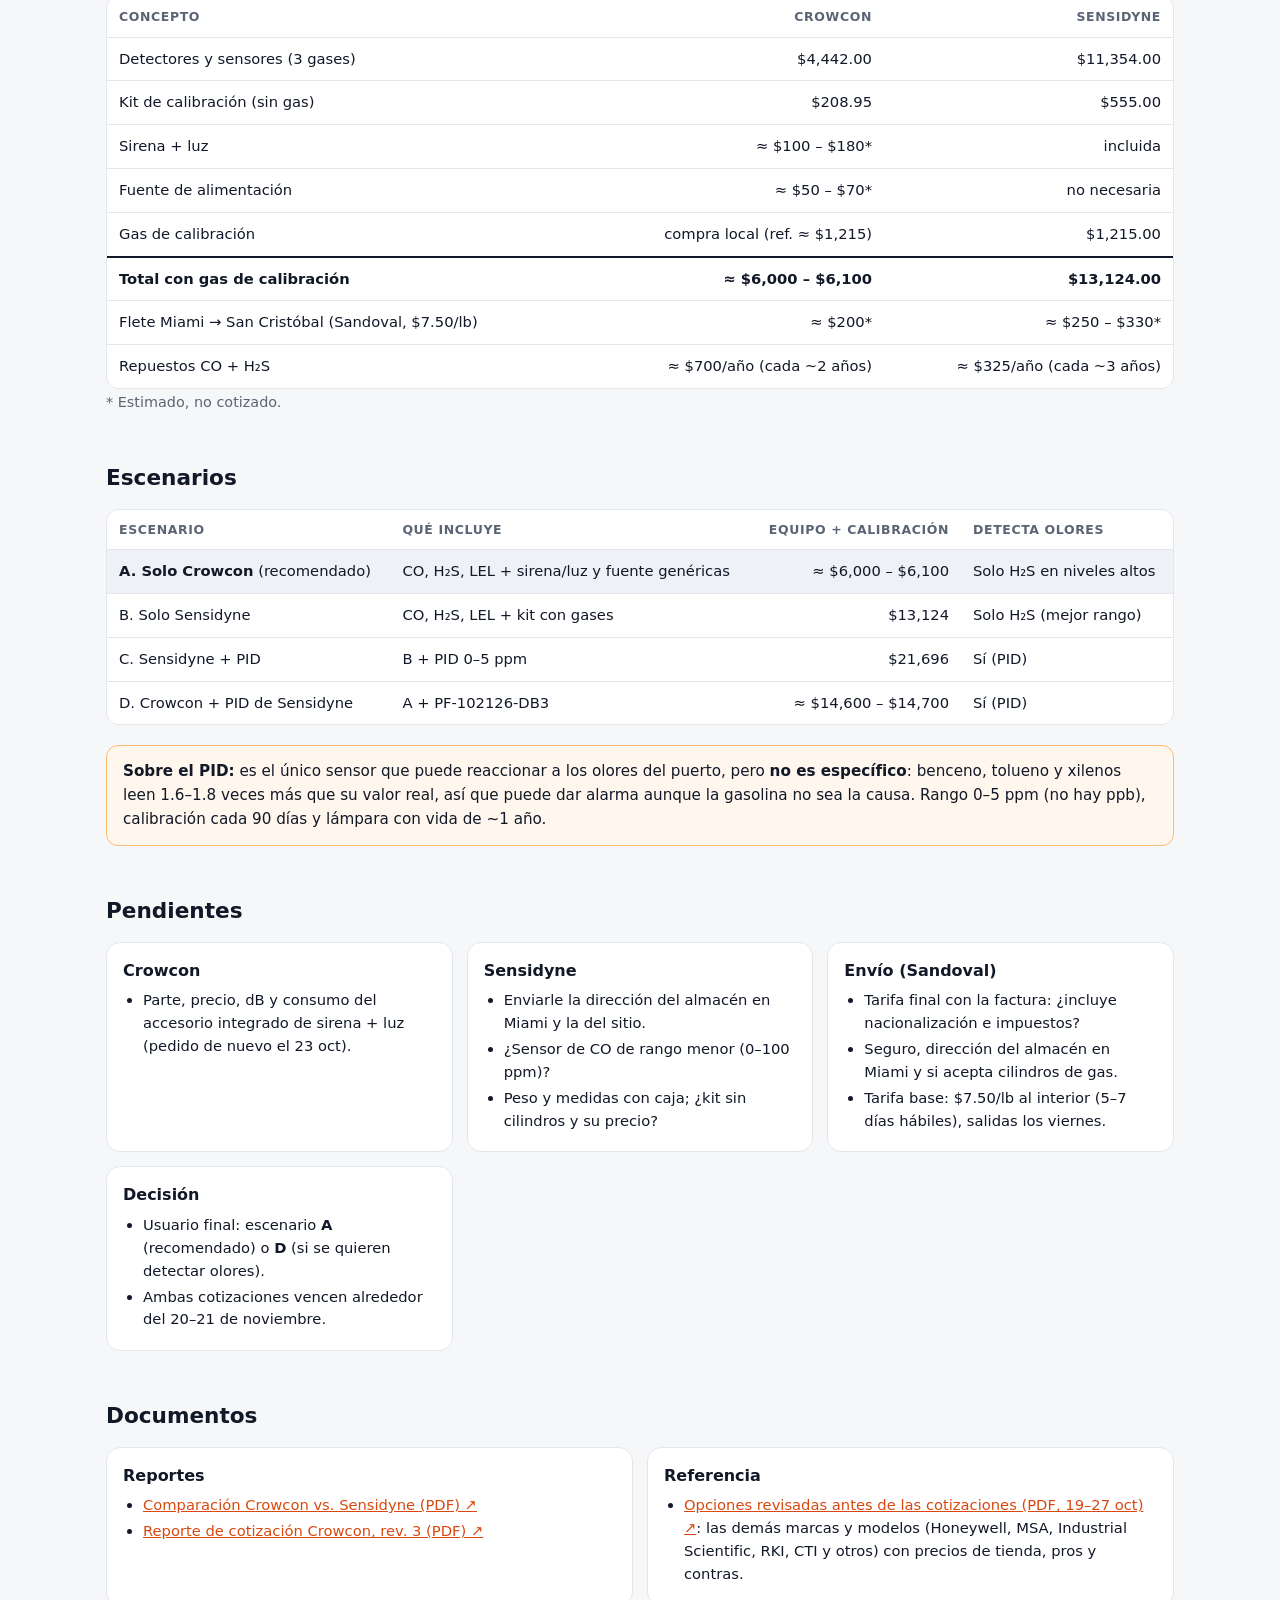
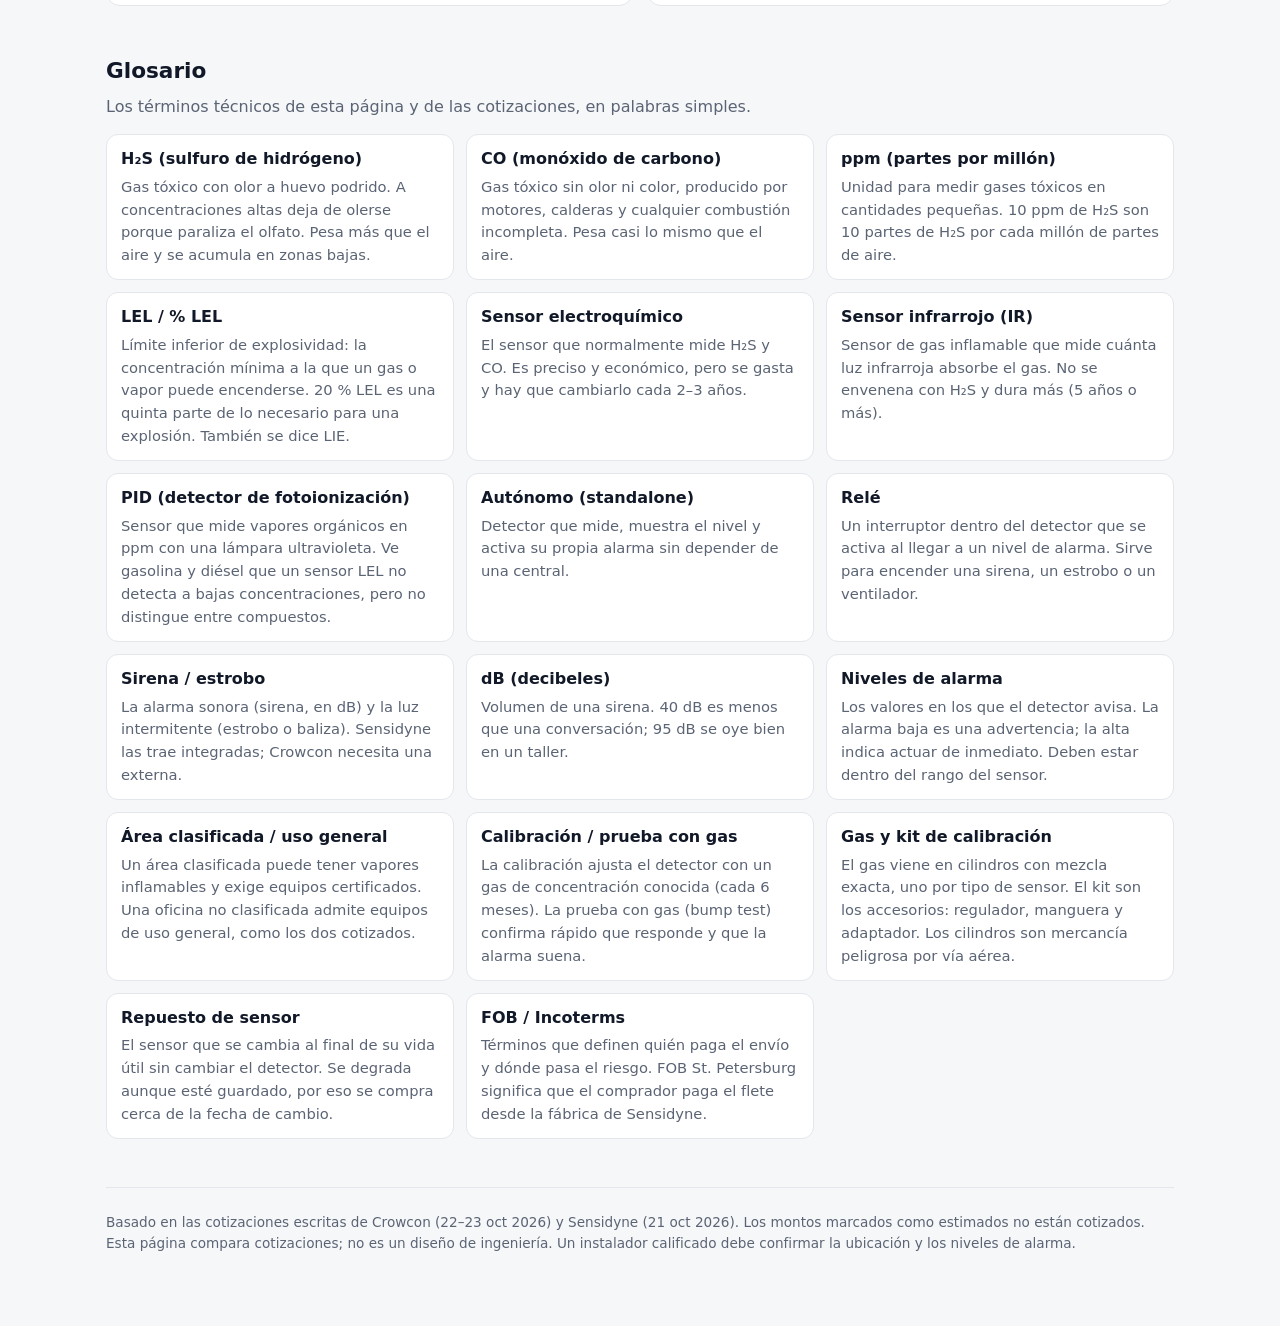
==== commit c0067747: "bomtaca: focus on Crowcon vs Sensidyne; earlier options archived as PDF (ES/EN) Co-Authored-By: Clau" ====
--- a/bomtaca/index.html
+++ b/bomtaca/index.html
@@ -6,8 +6,8 @@
 <meta name="referrer" content="strict-origin-when-cross-origin">
 <meta name="viewport" content="width=device-width, initial-scale=1">
 <meta name="robots" content="noindex, nofollow">
-<title>Opciones de detectores de gas</title>
-<meta name="description" content="Detectores autónomos de H2S, CO y vapores de combustible (LEL) para un sitio industrial: equipos todo en uno y de un gas, gama media y alta, pros, contras y dónde comprar.">
+<title>Detectores de gas: Crowcon vs. Sensidyne</title>
+<meta name="description" content="Comparación de las dos cotizaciones recibidas (Crowcon Xgard Bright y Sensidyne SensAlarm FLEX) para detectar H2S, CO y LEL en una oficina: precios, pros, contras y escenarios.">
 <link rel="alternate" hreflang="en" href="/bomtaca/en/">
 <link rel="preconnect" href="https://fonts.googleapis.com">
 <link rel="preconnect" href="https://fonts.gstatic.com" crossorigin>
@@ -83,6 +83,13 @@
 .gloss dt{font-weight:700;margin-bottom:4px}
 .gloss dd{margin:0;color:var(--muted);font-size:.92rem}
 .jump{font-size:.92rem;margin:10px 0 0}
+.rec{background:var(--card);border:1px solid var(--line);border-left:4px solid var(--good);border-radius:12px;padding:14px 16px;margin:16px 0 0;font-size:.95rem}
+.tier.good{color:var(--good)}
+td.n,th.n{text-align:right;white-space:nowrap}
+.price{overflow-wrap:anywhere}
+td.win{color:var(--good);font-weight:600}
+tr.sel td{background:var(--chip)}
+tr.tot td{font-weight:700;border-top:2px solid var(--ink)}
 </style>
 </head>
 <body>
@@ -91,366 +98,189 @@
 <nav class="lang" aria-label="Idioma"><span>Español</span><a href="/bomtaca/en/" hreflang="en" lang="en">English</a></nav>
 
 <header>
-  <h1>Detectores de gas para H₂S, CO y vapores de combustible</h1>
-  <p class="lead">Opciones para un sitio industrial donde cada detector funciona <strong>por su cuenta</strong>: sin central de control, con luz (estrobo) y sirena propias y, donde se pueda, una pantalla con el nivel de gas en vivo. Incluye equipos todo en uno y equipos de un gas cada uno, en gama media y alta.</p>
+  <h1>Detectores de gas: Crowcon vs. Sensidyne</h1>
+  <p class="lead">Las dos cotizaciones formales que recibimos para detectar <strong>H₂S, CO y gases inflamables (LEL)</strong> en la oficina de Bombas Táchira CA (San Cristóbal), con alarma local y sin central. Actualizado el 27 de octubre de 2026.</p>
   <div class="chips">
-    <span class="chip">H₂S (sulfuro de hidrógeno)</span>
-    <span class="chip">CO (monóxido de carbono)</span>
-    <span class="chip">Vapores de combustible = gas combustible, % LEL</span>
-    <span class="chip">Autónomo: estrobo + sirena + pantalla</span>
-  </div>
-  <p class="jump">¿Términos técnicos? <a href="#glosario">Ver el glosario ↓</a></p>
-  <div class="note"><strong>Los precios no son cotizaciones.</strong> Son lo que tiendas de EE.UU. y Reino Unido publicaban en línea en octubre de 2026, sin impuestos, envío ni instalación. La mayoría de estos equipos se fabrican por pedido y la configuración exacta de sensores cambia el precio. Pide una cotización a un distribuidor autorizado con tus gases y rangos antes de comprar.</div>
+    <span class="chip">Área no clasificada (oficina)</span>
+    <span class="chip">3 gases: H₂S · CO · LEL IR</span>
+    <span class="chip">Sin central: cada equipo alarma solo</span>
+    <span class="chip">Destino: Venezuela</span>
+  </div>
+  <p class="jump"><a href="#opciones">Las 2 opciones</a> · <a href="#comparacion">Comparación</a> · <a href="#escenarios">Escenarios</a> · <a href="#pendientes">Pendientes</a> · <a href="#documentos">Documentos</a> · <a href="#glosario">Glosario</a></p>
 </header>
+
+<section id="resumen">
+  <h2>Resumen</h2>
+  <div class="picks">
+    <div class="pick"><div class="k">Crowcon · 3 gases + gas de calibración</div><div class="v price">≈ $6,000 – $6,100</div><p>3 Xgard Bright, sirena/luz y fuente genéricas. Gas de calibración estimado.</p></div>
+    <div class="pick"><div class="k">Sensidyne · 3 gases + gas de calibración</div><div class="v price">$13,124</div><p>2 SensAlarm FLEX con alarma integrada y kit de calibración con gases.</p></div>
+    <div class="pick"><div class="k">Diferencia</div><div class="v price">≈ $7,000 (2.2×)</div><p>Sensidyne cuesta unas 2.2 veces más por los mismos 3 gases.</p></div>
+    <div class="pick"><div class="k">PID opcional (solo Sensidyne)</div><div class="v price">+ $8,572</div><p>El único sensor cotizado que puede reaccionar a los olores del puerto.</p></div>
+  </div>
+  <div class="rec"><strong>Recomendación:</strong> aprobar <strong>Crowcon</strong> para los 3 gases exigidos (CO 0–50 ppm, H₂S 0–25 ppm, LEL infrarrojo). Sensidyne es mejor en varios puntos (alarma integrada, H₂S 0–10 ppm, sensores de 3 años, entrega en 2–4 semanas), pero eso no justifica unos $7,000 más. Si el usuario final quiere detectar los <strong>olores</strong>, agregar solo el PID de Sensidyne (≈ $14,600 – $14,700 en total).</div>
+</section>
 
 <section id="caso">
   <h2>Nuestro caso</h2>
   <div class="tips">
-    <div class="tip"><h3>El sitio</h3><ul><li><strong>Oficina administrativa, área no clasificada</strong>: sirven equipos de uso general.</li><li>A unos <strong>1 km hay un puerto</strong> donde descargan barcos de combustible y petróleo; los olores llegan a la oficina.</li><li>Objetivo: <strong>alarma local</strong> (visual y sonora) cuando los niveles suban mucho, sin central.</li></ul></div>
-    <div class="tip"><h3>Sensores elegidos</h3><ul><li><strong>H₂S</strong>, en el rango más bajo disponible, para acercarse a los niveles de olor.</li><li><strong>CO</strong>, a la altura de respiración.</li><li><strong>LEL infrarrojo</strong>, como respaldo de seguridad. A 1 km lo normal es que marque 0; solo subiría con una nube de vapor fuerte, y eso no es una falla.</li><li>Opcional: <strong>PID</strong> para vapores de combustible y crudo en ppm/ppb, el sensor más sensible para estos olores.</li></ul></div>
-    <div class="tip"><h3>Cotizaciones (19–27 oct 2026)</h3><ul><li>Fabricantes: Sensidyne, Honeywell, Crowcon.</li><li>Distribuidores en EE. UU.: PK Safety, FLW, Instrumart.</li><li><strong>Sensidyne cotizó</strong> (21 oct, recibida 27 oct) <strong>2 SensAlarm FLEX</strong>: unidad 1 = CO 0–500 ppm + H₂S <strong>0–10 ppm</strong> remoto abajo; unidad 2 = LEL IR. Equipos <strong>$11,354</strong> + kit de calibración con gases <strong>$1,770 = $13,124</strong>. Sirena de 95 dB, estrobos y pantalla integrados; se conecta directo a 110/220 VAC. Sensores de 3 años, garantía de 2 años, entrega en 2–4 semanas, crédito a 60 días para exportación (sujeto a aprobación), válida hasta ~20 nov. PID opcional de 0–5 ppm (el único de rango bajo cotizado): <strong>$8,572</strong>; puede dar falsas alarmas porque no es específico. Pendiente: CO de rango menor, peso con caja y si el kit puede ir sin cilindros (mercancía peligrosa por vía aérea).</li><li><strong>Crowcon cotizó</strong> (22–23 oct) el Xgard Bright: un equipo por gas, sin panel, con relés. Configuración elegida, toda en versión A3 (rosca M20 con adaptador a ½" NPT incluido): <strong>CO 0–50 ppm $1,331 · H₂S 0–25 ppm $1,331 · LEL IR propano $1,780 · kit de calibración $208.95 = $4,650.95</strong>. La sirena interna es de solo 40 dB, así que hace falta una sirena con luz externa: el accesorio integrado de Crowcon (precio pendiente) o una genérica (~$100–180), más una fuente de 24 VDC (~$50–70). <strong>No tienen PID de rango bajo</strong>, así que se descarta. El kit sirve para el H₂S de 25 ppm; el gas de calibración no lo vende Crowcon y conviene comprarlo en Venezuela. Repuestos (CO 0–50 ppm S011572/S, H₂S 0–25 ppm S011257/S): $700.40 cada uno, duran ~2 años (comprar cerca del 2.º año). Envío: 8 lb y 10 × 6 × 5 in por detector ya embalado (los 3 ≈ 24 lb / ~11 kg), con transportista propio. Entrega en 8 semanas, pago por adelantado, cotización válida hasta ~21 nov. Pendiente: número de parte, precio, dB y consumo del accesorio de sirena + luz (se volvió a pedir el 23 oct). <a href="/bomtaca/docs/reporte-cotizacion-crowcon.pdf" target="_blank" rel="noopener">Reporte de cotización para aprobación (PDF) ↗</a></li><li><strong>Comparación:</strong> con gas de calibración en ambos, Crowcon ≈ $6,000–6,100 vs. Sensidyne $13,124 (≈ 2.2×). Recomendación: <strong>Crowcon</strong> para los 3 gases; si se quieren detectar los olores, agregar solo el PID de Sensidyne (≈ $14,600–14,700). Flete con Sandoval (Miami → San Cristóbal, $7.50/lb): ≈ $200 Crowcon, ≈ $250–330 Sensidyne (estimado, tarifa final pendiente). <a href="/bomtaca/docs/comparacion-crowcon-sensidyne.pdf" target="_blank" rel="noopener">Comparación Crowcon vs. Sensidyne (PDF) ↗</a></li><li>Los demás: pendientes.</li></ul></div>
-  </div>
-</section>
-
-<section>
-  <h2>Respuesta corta</h2>
-  <div class="picks">
-    <div class="pick"><div class="k">Mejor todo en uno, fijo</div><div class="v">Sensidyne SensAlarm FLEX</div><p>Dos unidades de pared (máximo 2 sensores cada una), con pantalla a color, estrobos y sirena integrados. Configuración propuesta por Sensidyne para nuestro caso.</p></div>
-    <div class="pick"><div class="k">Mejor por gas, gama media-alta</div><div class="v">3 × Crowcon Xgard Bright</div><p>La versión con luz y sirena integradas, y sensor infrarrojo para los vapores de combustible.</p></div>
-    <div class="pick"><div class="k">Menor costo (área no peligrosa)</div><div class="v">Macurco serie 6/12</div><p>Uno por gas, cada uno con pantalla y zumbador, más un estrobo conectado a su relé.</p></div>
-    <div class="pick"><div class="k">Sin cableado / temporal</div><div class="v">Industrial Scientific Radius BZ1</div><p>Monitor de área a batería con pantalla, sirena de 108 dB y estrobos. Se puede mover por el sitio.</p></div>
-  </div>
-</section>
-
-<section>
-  <h2>Primero: ¿el área está clasificada?</h2>
-  <p class="lead">Donde se pueden acumular vapores de combustible, el área suele estar clasificada como peligrosa (Clase I Div 1/2 en EE.UU., zonas ATEX/IECEx en otros países). En un área clasificada, el detector, la sirena y el estrobo necesitan la certificación a prueba de explosión correspondiente. Los equipos más baratos de "uso general" (Macurco, Forensics) <strong>no</strong> sirven para áreas clasificadas. Lo define el encargado de seguridad o el plano de clasificación de áreas de la planta, y esa respuesta decide qué mitad de esta página aplica.</p>
-  <p class="note"><strong>En nuestro caso: no clasificada</strong> (oficina administrativa). No hace falta equipo a prueba de explosión, así que también sirven las opciones de uso general.</p>
-</section>
-
-<section>
-  <h2>Todo en uno (varios gases en un equipo)</h2>
+    <div class="tip"><h3>El sitio</h3><ul><li><strong>Oficina administrativa, área no clasificada</strong>: sirven equipos de uso general.</li><li>A unos <strong>1 km hay un puerto</strong> donde descargan barcos de combustible y crudo; los olores llegan a la oficina.</li><li>Objetivo: <strong>alarma local</strong> (visual y sonora) cuando los niveles suban mucho, sin central.</li></ul></div>
+    <div class="tip"><h3>Sensores</h3><ul><li><strong>H₂S</strong> en el rango más bajo disponible, para acercarse a los niveles de olor.</li><li><strong>CO</strong> a la altura de respiración.</li><li><strong>LEL infrarrojo</strong> como respaldo. A 1 km lo normal es que marque 0 %; Sensidyne lo confirma.</li><li>Opcional: <strong>PID</strong>, el único que puede ver vapores de combustible en ppm.</li></ul></div>
+    <div class="tip"><h3>Proveedores consultados</h3><ul><li><strong>Respondieron con cotización:</strong> Crowcon (22–23 oct) y Sensidyne (21 oct, recibida 27 oct).</li><li>Sin respuesta: Honeywell, PK Safety, FLW e Instrumart (solicitudes del 19 oct).</li><li>Las opciones que revisamos antes están en el <a href="/bomtaca/docs/opciones-revisadas-oct-2026.pdf" target="_blank" rel="noopener">PDF de opciones revisadas ↗</a>.</li></ul></div>
+  </div>
+</section>
+
+<section id="opciones">
+  <h2>Las 2 opciones cotizadas</h2>
   <div class="grid">
 
     <article class="card">
-      <div class="top"><div><h3>Sensidyne SensAlarm FLEX</h3><p class="sub">Fijo, de pared, permanente</p></div><span class="tier high">Alta</span></div>
-      <div class="feat"><span>Pantalla LCD a color de 7"</span><span>Estrobos LED integrados</span><span>Sirena de 95 dB</span><span>4–8 relés</span><span>4–20 mA / Modbus</span></div>
-      <p class="price">Cotizado: $13,124 por 2 unidades con kit de calibración y gases (oct 2026)</p>
+      <div class="top"><div><h3>Crowcon Xgard Bright</h3><p class="sub">3 detectores fijos, uno por gas · versión A3 (M20 con adaptador ½" NPT)</p></div><span class="tier good">Recomendado</span></div>
+      <div class="photos"><figure><a href="/bomtaca/img/xgard-bright-h2s.jpg" target="_blank" rel="noopener"><img src="/bomtaca/img/xgard-bright-h2s.jpg" alt="Xgard Bright H₂S (frente y pantalla)" loading="lazy" width="700" height="700"></a><figcaption>Xgard Bright H₂S</figcaption></figure><figure><a href="/bomtaca/img/xgard-bright-lel.jpg" target="_blank" rel="noopener"><img src="/bomtaca/img/xgard-bright-lel.jpg" alt="Xgard Bright LEL" loading="lazy" width="700" height="700"></a><figcaption>Xgard Bright LEL</figcaption></figure><figure><a href="/bomtaca/img/xgard-bright-sensor.jpg" target="_blank" rel="noopener"><img src="/bomtaca/img/xgard-bright-sensor.jpg" alt="Vista lateral: sensor abajo" loading="lazy" width="700" height="700"></a><figcaption>Vista lateral</figcaption></figure><figure><a href="/bomtaca/img/d2x-sirena-luz.jpg" target="_blank" rel="noopener"><img src="/bomtaca/img/d2x-sirena-luz.jpg" alt="Sirena + luz D2x de Crowcon" loading="lazy" width="700" height="700"></a><figcaption>Sirena + luz D2x</figcaption></figure></div>
+      <p class="photos-note">Fotos: Crowcon y TriNova. La foto del LEL muestra el sensor MPS; el infrarrojo cotizado usa la misma carcasa. El CO se ve igual.</p>
+      <div class="feat"><span>CO 0–50 ppm</span><span>H₂S 0–25 ppm</span><span>LEL IR propano</span><span>Pantalla por detector</span><span>3 relés c/u</span><span>24 VDC</span></div>
+      <p class="price">CO $1,331 · H₂S $1,331 · LEL IR $1,780 · kit de calibración $208.95 = <strong>$4,650.95</strong><br>+ sirena/luz y fuente genéricas ≈ $150 – $250 → <strong>≈ $4,800 – $4,900</strong> (sin gas de calibración)</p>
       <div><div class="lbl">A favor</div><ul class="pros">
-        <li>Lo más parecido a lo que se pide: cada unidad muestra sus gases en pantalla grande y da la alarma sola, sin central.</li>
-        <li>Con 2 unidades queda un canal libre para agregar un PID (vapores de combustible y crudo).</li>
-        <li>Los cabezales de sensor son Clase I Div 1, así que van en el punto peligroso.</li>
-        <li>Los relés libres pueden activar más estrobos, extractores o válvulas después.</li>
+        <li>Unas <strong>2.2 veces más barato</strong> que Sensidyne para los mismos 3 gases.</li>
+        <li>CO de 0–50 ppm: mejor resolución para alarmas de oficina.</li>
+        <li>Un detector por gas: si uno falla, los otros dos siguen funcionando.</li>
+        <li>Envío liviano: 8 lb y 10 × 6 × 5 in por detector ya embalado (≈ 24 lb los 3).</li>
+        <li>Repuesto de CO 0–50 ppm (S011572/S) y H₂S 0–25 ppm (S011257/S): $700.40 c/u.</li>
       </ul></div>
       <div><div class="lbl">En contra</div><ul class="cons">
-        <li><strong>Máximo 2 sensores por unidad</strong> (confirmado por Sensidyne): para H₂S, CO y LEL hacen falta 2 unidades.</li>
-        <li>La pantalla principal solo es Clase I Div 2: debe ir en un punto menos peligroso (no aplica en nuestro caso, área no clasificada).</li>
-        <li>Es la opción fija más cara: $13,124 cotizado, unas 2.2 veces el precio de Crowcon.</li>
-        <li>La sirena de 95 dB es más baja que la de los monitores de área; en una planta ruidosa conviene agregar otra en un relé.</li>
-      </ul></div>
-      <div class="buy"><a href="https://www.sensidyne.com/FLEX" target="_blank" rel="noopener">Página de Sensidyne ↗</a><a href="/bomtaca/docs/sensidyne-sensalarm-flex-folleto.pdf" target="_blank" rel="noopener">Folleto SensAlarm FLEX (PDF, inglés, 8.7 MB) ↗</a><a href="/bomtaca/docs/sensidyne-notas-aplicacion.pdf" target="_blank" rel="noopener">Notas de aplicación para nuestro caso (PDF, inglés) ↗</a><a href="/bomtaca/docs/sensidyne-sensor-h2s-10ppm.pdf" target="_blank" rel="noopener">Sensor H₂S 0–10 ppm (PDF) ↗</a><a href="/bomtaca/docs/sensidyne-sensor-lel-ir.pdf" target="_blank" rel="noopener">Sensor LEL infrarrojo (PDF) ↗</a><a href="/bomtaca/docs/sensidyne-barrera-humedad.pdf" target="_blank" rel="noopener">Barrera de humedad (PDF) ↗</a><a href="/bomtaca/docs/sensidyne-sensflex-pid-ficha.pdf" target="_blank" rel="noopener">SensFlex PID, opcional (PDF, 0.9 MB) ↗</a><a href="/bomtaca/docs/sensidyne-sirena-7017380.pdf" target="_blank" rel="noopener">Sirena del PID 7017380 (PDF) ↗</a></div>
+        <li>Sirena interna de solo 40 dB: hace falta sirena + luz externa y fuente de 24 VDC.</li>
+        <li>Sensores tóxicos de ~2 años: repuestos más frecuentes (≈ $700/año).</li>
+        <li>No vende gas de calibración; hay que comprarlo en Venezuela.</li>
+        <li>Entrega en 8 semanas y pago por adelantado (ACH o tarjeta).</li>
+        <li>Sin PID de rango bajo (solo 0–1000 ppm, inútil a 1 km).</li>
+        <li>Pendiente: parte, precio, dB y consumo del accesorio integrado de sirena + luz.</li>
+      </ul></div>
+      <div class="buy"><a href="/bomtaca/docs/reporte-cotizacion-crowcon.pdf" target="_blank" rel="noopener">Reporte de cotización (PDF) ↗</a><a href="/bomtaca/docs/crowcon-xgard-bright-manual-producto.pdf" target="_blank" rel="noopener">Manual de producto e instalación (PDF, inglés, 1.9 MB) ↗</a><a href="/bomtaca/docs/crowcon-xgard-bright-manual-usuario-multiidioma.pdf" target="_blank" rel="noopener">Manual de usuario multiidioma (PDF, español desde la pág. 79) ↗</a><a href="/bomtaca/docs/crowcon-xgard-bright-manual-usuario.pdf" target="_blank" rel="noopener">Manual de usuario (PDF, inglés) ↗</a><a href="/bomtaca/docs/crowcon-xgard-bright-ficha-tecnica-es.pdf" target="_blank" rel="noopener">Ficha técnica (PDF, español, 5.2 MB) ↗</a><a href="/bomtaca/docs/crowcon-xgard-bright-plano-ul.pdf" target="_blank" rel="noopener">Plano de dimensiones UL (PDF) ↗</a></div>
     </article>
 
     <article class="card">
-      <div class="top"><div><h3>Industrial Scientific Radius BZ1</h3><p class="sub">Monitor de área transportable</p></div><span class="tier high">Alta</span></div>
-      <div class="feat"><span>LCD</span><span>Sirena de 108 dB</span><span>Estrobos rojo + azul</span><span>Batería</span><span>Hasta 7 gases</span></div>
-      <p class="price">≈ $7,400 – $14,100 (4 gases LEL / CO / H₂S / O₂)</p>
+      <div class="top"><div><h3>Sensidyne SensAlarm FLEX</h3><p class="sub">2 unidades de pared (máx. 2 sensores c/u) · uso general</p></div><span class="tier high">Alternativa</span></div>
+      <div class="feat"><span>H₂S 0–10 ppm</span><span>CO 0–500 ppm</span><span>LEL IR</span><span>Pantalla a color de 7"</span><span>Sirena 95 dB + estrobos LED</span><span>100–240 VAC</span><span>4 relés c/u</span></div>
+      <p class="price">Equipos y sensores (PF-102126-DB) $11,354 + kit de calibración con gases (PF-102126-DB2) $1,770 = <strong>$13,124</strong><br>PID opcional (PF-102126-DB3): <strong>$8,572</strong></p>
+      <p class="sub">Unidad 1: CO a la altura de respiración + H₂S remoto abajo (cable de 35 ft). Unidad 2: LEL infrarrojo, calibrado con pentano (recomendado para gasolina y crudo).</p>
       <div><div class="lbl">A favor</div><ul class="pros">
-        <li>Muy fuerte y muy visible; hecho para plantas ruidosas.</li>
-        <li>Sin cableado: unos 7 días típicos a batería, unos 30 días con la fuente externa.</li>
-        <li>Se le puede agregar un sensor PID para diésel u otros combustibles pesados.</li>
-        <li>Certificado para áreas peligrosas.</li>
+        <li>Sistema completo: sirena de 95 dB, estrobos y pantalla integrados; se conecta directo a 110/220 VAC.</li>
+        <li>H₂S de 0–10 ppm (mínimo 0.3 ppm), el rango más bajo cotizado.</li>
+        <li>Sensores de 3 años (IR: 5); garantía de 2 años en equipos y 14 meses en sensores.</li>
+        <li>Kit de calibración con todos los gases (cada 6 meses).</li>
+        <li>Entrega en 2–4 semanas; crédito a 60 días para exportación (sujeto a aprobación).</li>
+        <li>Único PID de rango bajo (0–5 ppm) para vapores de combustible.</li>
       </ul></div>
       <div><div class="lbl">En contra</div><ul class="cons">
-        <li>Caro por unidad, y la base de calibración se compra aparte.</li>
-        <li>Pensado para uso temporal: alguien debe cargarlo o mantenerlo con la fuente externa.</li>
-        <li>Los modelos "con bomba" gastan la batería casi el doble de rápido.</li>
-      </ul></div>
-      <div class="buy"><a href="https://www.buygasmonitors.com/industrial-scientific-radius-bz1-area-monitor-non-wireless-with-pump-o2-lel-co-h2s-sensors/" target="_blank" rel="noopener">BuyGasMonitors ↗</a><a href="https://www.airgas.com/product/Safety-Products/Monitors-%26-Calibration-Equipment/Gas-Monitors-%26-Sensors/p/I24BZ1-K123001111" target="_blank" rel="noopener">Airgas ↗</a><a href="https://www.tenaquip.com/product/industrial-scientific-radius-bz1-area-monitor-4-gas-lel-co-h2s-o2-bz1-k123000111-hz506" target="_blank" rel="noopener">Tenaquip ↗</a></div>
+        <li><strong>$13,124</strong>, unos $7,000 más que Crowcon (con gas de calibración en ambos).</li>
+        <li>CO de 0–500 ppm, poco preciso en niveles bajos (se preguntó por un rango menor).</li>
+        <li>CO y H₂S en la misma unidad: una falla de esa unidad deja sin 2 gases.</li>
+        <li>Los cilindros de gas son mercancía peligrosa por vía aérea; puede complicar el envío.</li>
+        <li>Equipos más pesados (12–24 lb por unidad).</li>
+      </ul></div>
+      <div class="buy"><a href="/bomtaca/docs/sensidyne-notas-aplicacion.pdf" target="_blank" rel="noopener">Notas de aplicación para nuestro caso (PDF, inglés) ↗</a><a href="/bomtaca/docs/sensidyne-sensalarm-flex-folleto.pdf" target="_blank" rel="noopener">Folleto SensAlarm FLEX (PDF, 8.7 MB) ↗</a><a href="/bomtaca/docs/sensidyne-sensor-h2s-10ppm.pdf" target="_blank" rel="noopener">Sensor H₂S 0–10 ppm (PDF) ↗</a><a href="/bomtaca/docs/sensidyne-sensor-lel-ir.pdf" target="_blank" rel="noopener">Sensor LEL infrarrojo (PDF) ↗</a><a href="/bomtaca/docs/sensidyne-barrera-humedad.pdf" target="_blank" rel="noopener">Barrera de humedad (PDF) ↗</a><a href="/bomtaca/docs/sensidyne-sensflex-pid-ficha.pdf" target="_blank" rel="noopener">SensFlex PID, opcional (PDF) ↗</a><a href="/bomtaca/docs/sensidyne-sirena-7017380.pdf" target="_blank" rel="noopener">Sirena del PID 7017380 (PDF) ↗</a></div>
     </article>
 
-    <article class="card">
-      <div class="top"><div><h3>Honeywell BW RigRat</h3><p class="sub">Monitor de área transportable</p></div><span class="tier high">Alta</span></div>
-      <div class="feat"><span>LCD</span><span>Alarma sonora + visual</span><span>Batería</span><span>LEL / CO / H₂S / O₂</span></div>
-      <p class="price">≈ $9,400 – $11,050</p>
-      <div><div class="lbl">A favor</div><ul class="pros">
-        <li>La misma idea que el Radius: una caja resistente, alarma fuerte, sin cableado.</li>
-        <li>Red de servicio de Honeywell; el gas de calibración es fácil de conseguir.</li>
-      </ul></div>
-      <div><div class="lbl">En contra</div><ul class="cons">
-        <li>Más caro que el Radius en la mayoría de las tiendas.</li>
-        <li>Muchas configuraciones: hay que confirmar que el número de parte trae los sensores que necesitas.</li>
-        <li>Se fabrica por pedido, así que la entrega puede tardar.</li>
-      </ul></div>
-      <div class="buy"><a href="https://www.zoro.com/honeywell-bw-rigrat-multi-gas-detector-audible-vibrating-visual-lcd-2-yr-battery-life-hrr-c303100abk-000/i/G201252779/" target="_blank" rel="noopener">Zoro ↗</a><a href="https://www.airgas.com/product/Safety-Products/Monitors-%26-Calibration-Equipment/Other-Instruments-%26-Accessories/p/B86HRRA300009ABK00" target="_blank" rel="noopener">Airgas ↗</a><a href="/bomtaca/docs/honeywell-bw-rigrat-manual.pdf" target="_blank" rel="noopener">Manual de usuario (PDF, inglés, 3.2 MB) ↗</a></div>
-    </article>
-
-    <article class="card">
-      <div class="top"><div><h3>Blackline G7 EXO</h3><p class="sub">Monitor de área + alertas por celular</p></div><span class="tier high">Alta</span></div>
-      <div class="feat"><span>LCD</span><span>Alarma sonora + visual</span><span>Batería de 100 días</span><span>Celular</span><span>H₂S / LEL-IR / CO / O₂</span></div>
-      <p class="price">Suscripción (equipo + plan de servicio), solo por cotización</p>
-      <div><div class="lbl">A favor</div><ul class="pros">
-        <li>Unos 100 días por carga, con la configuración de sensores de mayor duración.</li>
-        <li>Manda las alarmas a teléfonos por red celular, así se enteran aunque no estén en el sitio, y sigue sin necesitar central.</li>
-        <li>Usa sensor LEL infrarrojo, que el H₂S no daña.</li>
-        <li>3 años de garantía en el equipo.</li>
-      </ul></div>
-      <div><div class="lbl">En contra</div><ul class="cons">
-        <li>Pago mensual o anual; las funciones remotas se cortan si dejas de pagar.</li>
-        <li>Necesita cobertura celular en el sitio para las alertas remotas.</li>
-      </ul></div>
-      <div class="buy"><a href="https://allsafeindustries.com/g7-exo-area-monitor.aspx" target="_blank" rel="noopener">AllSafe Industries ↗</a><a href="https://www.blacklinesafety.com/hubfs/Datasheet_G7EXO/2023-10-18-G7%20EXO%20Datasheet-NA-R17.pdf?hsLang=en" target="_blank" rel="noopener">Ficha técnica (PDF) ↗</a></div>
-    </article>
-
-    <article class="card">
-      <div class="top"><div><h3>Forensics Detectors 4 gases de pared (FD-60-4GAS)</h3><p class="sub">Fijo, uso general</p></div><span class="tier budget">Económico</span></div>
-      <div class="feat"><span>CO / H₂S / O₂ / LEL</span><span>Salida de relé</span><span>De pared</span></div>
-      <p class="price">≈ $1,395</p>
-      <div><div class="lbl">A favor</div><ul class="pros">
-        <li>Por mucho la forma más barata de tener los tres gases en una unidad de pared.</li>
-        <li>El relé puede activar un estrobo o extractor externo.</li>
-      </ul></div>
-      <div><div class="lbl">En contra</div><ul class="cons">
-        <li>No sirve para áreas clasificadas (explosivas).</li>
-        <li>Marca más pequeña, con menos soporte y repuestos de sensores.</li>
-        <li>Las tiendas no confirman las especificaciones de pantalla ni de alarma; revisa la ficha técnica antes de comprar.</li>
-      </ul></div>
-      <div class="buy"><a href="https://wcsafety.com/collections/4-gas-monitors/products/forensics-4-gas-wall-mount-monitor" target="_blank" rel="noopener">WC Safety ↗</a></div>
-    </article>
-
-  </div>
-</section>
-
-<section>
-  <h2>Un detector por gas (se necesitan 3)</h2>
-  <p class="lead">Se instalan tres cabezales: H₂S, CO y LEL. Cada uno muestra su lectura y da la alarma por su cuenta. Cuesta más al inicio que una sola caja, pero cada sensor se pone a la altura correcta para su gas (ver los consejos abajo), y si uno falla los otros dos siguen funcionando.</p>
-  <div class="grid">
-
-    <article class="card">
-      <div class="top"><div><h3>Crowcon Xgard Bright</h3><p class="sub">Fijo, a prueba de explosión, uno por gas</p></div><span class="tier mid">Media-alta</span></div>
-      <div class="photos"><figure><a href="/bomtaca/img/xgard-bright-h2s.jpg" target="_blank" rel="noopener"><img src="/bomtaca/img/xgard-bright-h2s.jpg" alt="Xgard Bright H₂S (frente y pantalla)" loading="lazy" width="700" height="700"></a><figcaption>Xgard Bright H₂S (frente y pantalla)</figcaption></figure><figure><a href="/bomtaca/img/xgard-bright-lel.jpg" target="_blank" rel="noopener"><img src="/bomtaca/img/xgard-bright-lel.jpg" alt="Xgard Bright LEL" loading="lazy" width="700" height="700"></a><figcaption>Xgard Bright LEL</figcaption></figure><figure><a href="/bomtaca/img/xgard-bright-sensor.jpg" target="_blank" rel="noopener"><img src="/bomtaca/img/xgard-bright-sensor.jpg" alt="Vista lateral: sensor abajo" loading="lazy" width="700" height="700"></a><figcaption>Vista lateral: sensor abajo</figcaption></figure><figure><a href="/bomtaca/img/xgard-bright-inox.jpg" target="_blank" rel="noopener"><img src="/bomtaca/img/xgard-bright-inox.jpg" alt="Versión de acero inoxidable (referencia)" loading="lazy" width="700" height="700"></a><figcaption>Versión de acero inoxidable (referencia)</figcaption></figure><figure><a href="/bomtaca/img/d2x-sirena-luz.jpg" target="_blank" rel="noopener"><img src="/bomtaca/img/d2x-sirena-luz.jpg" alt="Sirena + luz D2x (Opción A)" loading="lazy" width="700" height="700"></a><figcaption>Sirena + luz D2x (Opción A)</figcaption></figure></div>
-      <p class="photos-note">Fotos: Crowcon y TriNova. La foto del LEL muestra el sensor MPS; el infrarrojo cotizado usa la misma carcasa y pantalla. Los detectores de CO se ven igual: solo cambian la etiqueta y la lectura.</p>
-      <div class="feat"><span>Pantalla</span><span>Opción con luz + sirena integradas</span><span>Relés</span><span>4–20 mA / Modbus</span><span>LEL infrarrojo disponible</span></div>
-      <p class="price">≈ £740 – £985 por cabezal (≈ $950 – $1,300), ×3 · <strong>Cotización Crowcon (22–23 oct): $1,331 por cabezal de CO o H₂S · LEL IR propano $1,780</strong></p>
-      <div><div class="lbl">A favor</div><ul class="pros">
-        <li>Pedido con la alarma audiovisual integrada, cada cabezal es una estación completa: pantalla, luz y sonido.</li>
-        <li>A prueba de llama, sirve en áreas clasificadas.</li>
-        <li>Rangos amplios de H₂S (10–200 ppm) y sensor LEL infrarrojo para los vapores de combustible.</li>
-        <li>El mejor precio para esas funciones entre las marcas grandes.</li>
-      </ul></div>
-      <div><div class="lbl">En contra</div><ul class="cons">
-        <li>Se vende sobre todo por distribuidores de Reino Unido y Europa; menos tiendas en EE.UU.</li>
-        <li>El accesorio de luz y sirena suele estar agotado; confirma el tiempo de entrega.</li>
-        <li>La sirena integrada no es tan fuerte como una sirena dedicada en una planta muy ruidosa.</li>
-      </ul></div>
-      <div class="buy"><a href="https://www.frontline-safety.co.uk/crowcon-xgard-bright-fixed-gas-detector" target="_blank" rel="noopener">Frontline Safety ↗</a><a href="https://www.rockallsafety.co.uk/product/crowcon-xgard-bright-fixed-gas-detector/" target="_blank" rel="noopener">Rockall Safety ↗</a><a href="https://www.safety.com.sg/products/crowcon-integrated-beacon-sounder-for-xgardbright-crnbcs-d46h73" target="_blank" rel="noopener">Accesorio de luz y sirena ↗</a><a href="/bomtaca/docs/crowcon-xgard-bright-manual-producto.pdf" target="_blank" rel="noopener">Manual de producto e instalación (PDF, inglés, 1.9 MB) ↗</a><a href="/bomtaca/docs/crowcon-xgard-bright-manual-usuario-multiidioma.pdf" target="_blank" rel="noopener">Manual de usuario multiidioma (PDF, español desde la pág. 79, 1.6 MB) ↗</a><a href="/bomtaca/docs/crowcon-xgard-bright-manual-usuario.pdf" target="_blank" rel="noopener">Manual de usuario (PDF, inglés, 1.6 MB) ↗</a><a href="/bomtaca/docs/crowcon-xgard-bright-ficha-tecnica-es.pdf" target="_blank" rel="noopener">Ficha técnica (PDF, español, 5.2 MB) ↗</a><a href="/bomtaca/docs/crowcon-xgard-bright-plano-ul.pdf" target="_blank" rel="noopener">Plano de dimensiones UL (PDF, 0.2 MB) ↗</a></div>
-    </article>
-
-    <article class="card">
-      <div class="top"><div><h3>MSA Ultima X5000</h3><p class="sub">Fijo, a prueba de explosión, 1–2 sensores por cabezal</p></div><span class="tier high">Alta</span></div>
-      <div class="feat"><span>Pantalla</span><span>Relés</span><span>App por Bluetooth</span><span>LEL infrarrojo XIR+</span><span>2 sensores por cabezal</span></div>
-      <p class="price">≈ £3,010 – £5,125 por cabezal (≈ $3,900 – $6,600)</p>
-      <div><div class="lbl">A favor</div><ul class="pros">
-        <li>Dos sensores por cabezal, así que con dos cabezales se cubren los tres gases (por ejemplo H₂S + LEL infrarrojo, y CO).</li>
-        <li>Sensores de primera línea y larga vida; la app por Bluetooth facilita la configuración y las revisiones.</li>
-        <li>Buena red de soporte en EE.UU.</li>
-      </ul></div>
-      <div><div class="lbl">En contra</div><ul class="cons">
-        <li>No trae sirena ni estrobo: hay que agregar una sirena/estrobo a prueba de explosión conectada a su relé.</li>
-        <li>El más caro por cabezal.</li>
-      </ul></div>
-      <div class="buy"><a href="https://www.frontline-safety.co.uk/msa-ultima-x5000-gas-monitor-dual-sensor-with-relay" target="_blank" rel="noopener">Frontline Safety (doble) ↗</a><a href="https://www.rockallsafety.co.uk/?p=18565" target="_blank" rel="noopener">Rockall Safety ↗</a></div>
-    </article>
-
-    <article class="card">
-      <div class="top"><div><h3>Honeywell Sensepoint XCD</h3><p class="sub">Fijo, a prueba de explosión, uno por gas</p></div><span class="tier mid">Media-alta</span></div>
-      <div class="feat"><span>LCD retroiluminada</span><span>2 relés de alarma + 1 de falla</span><span>4–20 mA / Modbus</span></div>
-      <p class="price">≈ $2,250 – $3,100 por cabezal, ×3</p>
-      <div><div class="lbl">A favor</div><ul class="pros">
-        <li>Probado y fácil de conseguir; se configura sin abrir la carcasa.</li>
-        <li>Los relés pueden activar una sirena/estrobo directamente, sin central.</li>
-        <li>Cartuchos de sensor reemplazables (H₂S ≈ $570).</li>
-      </ul></div>
-      <div><div class="lbl">En contra</div><ul class="cons">
-        <li>No trae sirena ni estrobo: hay que presupuestar tres sirenas/estrobos a prueba de explosión.</li>
-        <li>Honeywell agregó un recargo de 16% en 2025, y la entrega puede tardar 2 semanas o más.</li>
-      </ul></div>
-      <div class="buy"><a href="https://www.kele.com/product/hazardous-locations/gas-sensor/honeywell-analytics/spxcdusnhx" target="_blank" rel="noopener">Kele (H₂S) ↗</a><a href="https://e-controls.net/products/honeywell-analytics-spxcdulnh2m-explosion-proof-gas-sensor" target="_blank" rel="noopener">e-Controls ↗</a><a href="https://www.instrumart.com/products/33620/honeywell-sensepoint-xcd-gas-detector" target="_blank" rel="noopener">Instrumart ↗</a></div>
-    </article>
-
-    <article class="card">
-      <div class="top"><div><h3>CTI serie GG + sirena/estrobo CTI</h3><p class="sub">Fijo, uno por gas; versiones a prueba de explosión (EXP)</p></div><span class="tier mid">Media</span></div>
-      <div class="feat"><span>Pantalla</span><span>Relés</span><span>4–20 mA</span><span>Sirenas/estrobos de la misma marca</span></div>
-      <p class="price">GG-H2S ≈ $1,120 – $1,600 · sirena/estrobo ≈ $260 – $780</p>
-      <div><div class="lbl">A favor</div><ul class="pros">
-        <li>Fabricante de EE.UU. que vende el detector y la sirena/estrobo que le corresponde, así que es fácil combinarlos.</li>
-        <li>La versión EXP está hecha para activar sirena/estrobo y ventilación directamente.</li>
-        <li>Precio medio, con tienda en línea.</li>
-      </ul></div>
-      <div><div class="lbl">En contra</div><ul class="cons">
-        <li>La sirena/estrobo es una caja aparte (más cableado).</li>
-        <li>Menos conocido fuera de Norteamérica.</li>
-      </ul></div>
-      <div class="buy"><a href="https://ctigas.com/shop/page/5/" target="_blank" rel="noopener">Tienda en línea de CTI ↗</a><a href="https://www.keepsupply.com/gg-h2s-50-exp-calibration-technologies-gas-sensor-hydrogen-sulfide-0-50-ppm-4-20-ma-output-explosion-proof-enclosure" target="_blank" rel="noopener">GG-H2S-EXP en Keep Supply ↗</a></div>
-    </article>
-
-    <article class="card">
-      <div class="top"><div><h3>Kit RKI Beacon 110</h3><p class="sub">Sirena + estrobo a prueba de explosión con controlador local de un sensor</p></div><span class="tier mid">Media-alta</span></div>
-      <div class="feat"><span>Sirena + estrobo integrados</span><span>Pantalla</span><span>Opción 12 VDC</span></div>
-      <p class="price">Varía según el kit; ver Transcat</p>
-      <div><div class="lbl">A favor</div><ul class="pros">
-        <li>Sirena y estrobo a prueba de explosión en un solo paquete.</li>
-        <li>Cada kit maneja un sensor localmente, así que sigue siendo autónomo, sin central para toda la planta.</li>
-        <li>Puede funcionar a 12 VDC, útil donde es difícil llevar corriente.</li>
-      </ul></div>
-      <div><div class="lbl">En contra</div><ul class="cons">
-        <li>Igual se necesitan tres kits (uno por gas) más los sensores.</li>
-        <li>Instalación más voluminosa que un solo cabezal.</li>
-      </ul></div>
-      <div class="buy"><a href="https://www.transcat.com/rki-instruments-72-2110rk-hr-72-2110rk-hr-262359" target="_blank" rel="noopener">Transcat ↗</a></div>
-    </article>
-
-    <article class="card">
-      <div class="top"><div><h3>Macurco serie 6 / 12</h3><p class="sub">Fijo, uso general, uno por gas</p></div><span class="tier budget">Económico</span></div>
-      <div class="feat"><span>Pantalla digital</span><span>Zumbador interno</span><span>Relé de alarma → estrobo</span><span>Relé de extractor</span></div>
-      <p class="price">H₂S TX-6-HS ≈ $865 · CO CX-6 ≈ $415 · LEL GD-6 ≈ $550</p>
-      <div><div class="lbl">A favor</div><ul class="pros">
-        <li>El menor costo para tres detectores autónomos de verdad (unos $1,850 los tres).</li>
-        <li>Cada uno trae pantalla y zumbador; el relé maneja un estrobo y un extractor.</li>
-        <li>Fácil de instalar y mantener.</li>
-      </ul></div>
-      <div><div class="lbl">En contra</div><ul class="cons">
-        <li>No es a prueba de explosión: solo para áreas no clasificadas (talleres, garajes, cuartos de baterías).</li>
-        <li>El zumbador es pequeño; en una planta ruidosa hay que agregar estrobo/sirena.</li>
-        <li>Sensor LEL catalítico; ver la advertencia sobre H₂S abajo.</li>
-      </ul></div>
-      <div class="buy"><a href="https://pksafety.com/products/macurco-h2s-fixed-gas-detector-controller-transducer" target="_blank" rel="noopener">PK Safety (H₂S) ↗</a><a href="https://www.123securityproducts.com/products/fire-safety/detection-devices/gd-6.html" target="_blank" rel="noopener">123 Security (LEL) ↗</a><a href="https://www.123securityproducts.com/security-products/burglar-alarms/sensors/gas-detection/cx6coladbs.html" target="_blank" rel="noopener">123 Security (CO) ↗</a><a href="https://buygasmonitors.com/macurco-standalone-hydrogen-sulfide-h2s-detector" target="_blank" rel="noopener">BuyGasMonitors ↗</a></div>
-    </article>
-
-  </div>
-</section>
-
-<section id="revisados">
-  <h2>Otras opciones revisadas: Honeywell Midas S2 y Sensepoint XRL</h2>
-  <p class="lead">Se evaluaron contra el requisito: detectores independientes, sin central, con alarma visual y sonora y, de ser posible, pantalla LCD. Ninguno es la mejor opción para detectores de pared; abajo el porqué.</p>
-  <div class="grid">
-
-    <article class="card">
-      <div class="top"><div><h3>Honeywell Midas S2</h3><p class="sub">Detector por muestreo: aspira aire por manguera desde hasta 30 m, uno por gas</p></div><span class="tier mid">Casos especiales</span></div>
-      <div class="feat"><span>Pantalla a color 2.4"</span><span>LED de alarma</span><span>Relés</span><span>4–20 mA / Modbus TCP</span><span>24 VDC o PoE</span></div>
-      <p class="price">≈ $1,780 por equipo + cartucho $448–680, + recargo de 16%; &gt; $7,000 para los 3 gases</p>
-      <div><div class="lbl">A favor</div><ul class="pros">
-        <li>Pantalla a color y LED brillantes; los relés pueden activar una sirena/estrobo, así que funciona sin central.</li>
-        <li>Sirve para vigilar fosas, tanques o lugares de difícil acceso sin meter el equipo en la zona peligrosa.</li>
-        <li>Hay cartuchos para H₂S, CO e inflamables (LEL); se calibra cambiando el cartucho.</li>
-      </ul></div>
-      <div><div class="lbl">En contra</div><ul class="cons">
-        <li>Un solo gas por equipo: se necesitan 3.</li>
-        <li>No encontré sirena integrada: el sonido requiere una sirena externa en los relés.</li>
-        <li>No encontré certificación para área clasificada: el equipo debe ir en zona no peligrosa.</li>
-        <li>El H₂S se adhiere a la manguera (lectura más lenta y más baja en tramos largos), y el vapor de diésel puede condensarse.</li>
-        <li>Mantenimiento de bomba, filtros y mangueras. Pensado para semiconductores y laboratorios.</li>
-      </ul></div>
-      <div class="buy"><a href="https://www.instrumart.com/products/820545/honeywell-midas-s2-gas-monitoring-system" target="_blank" rel="noopener">Instrumart ↗</a><a href="https://www.instrumart.com/products/820617/honeywell-midas-s2-sensor-cartridge" target="_blank" rel="noopener">Cartuchos (Instrumart) ↗</a><a href="https://www.frontline-safety.co.uk/honeywell-midas-s2-gas-detector-sensor-cartridges" target="_blank" rel="noopener">Frontline Safety ↗</a></div>
-    </article>
-
-    <article class="card">
-      <div class="top"><div><h3>Honeywell Sensepoint XRL</h3><p class="sub">Transmisor fijo económico, se configura por Bluetooth</p></div><span class="tier no">No recomendado</span></div>
-      <div class="feat"><span>Solo LED de estado</span><span>4–20 mA / Modbus RTU</span><span>IP66 / NEMA 4X</span></div>
-      <p class="price">≈ $1,325 – $1,560 por cabezal, ×3, + recargo de 16%</p>
-      <div><div class="lbl">A favor</div><ul class="pros">
-        <li>Precio bajo y construcción robusta para la industria.</li>
-        <li>Versiones para H₂S, CO, O₂, H₂ e inflamables.</li>
-      </ul></div>
-      <div><div class="lbl">En contra</div><ul class="cons">
-        <li>No tiene pantalla LCD: los niveles se ven en la app del teléfono.</li>
-        <li>No tiene relés ni sirena: solo envía señal a una central. <strong>Sin central no puede dar alarma sonora.</strong></li>
-        <li>El sensor de inflamables es catalítico; el H₂S lo envenena y puede hacer que marque menos de lo real.</li>
-      </ul></div>
-      <div class="buy"><a href="https://www.instrumart.com/products/44846/honeywell-sensepoint-xrl-gas-detector" target="_blank" rel="noopener">Instrumart ↗</a><a href="https://www.e-controls.net/honeywell-analytics-sensepoint-xrl-splih2baxcnuzz-fixed-gas-detector.html" target="_blank" rel="noopener">e-Controls (H₂S) ↗</a><a href="https://www.frontline-safety.co.uk/honeywell-sensepoint-xrl-bluetooth-yellow-modbus" target="_blank" rel="noopener">Frontline Safety ↗</a></div>
-    </article>
-
-  </div>
-  <p class="note"><strong>Conclusión:</strong> el Sensepoint XRL no cumple (sin pantalla ni alarma local). El Midas S2 solo conviene para tomar muestras de un lugar donde no se puede instalar un detector. Para detectores de pared independientes, seguir con el <strong>Sensepoint XCD</strong> (versión IR para inflamables), el <strong>Crowcon Xgard Bright</strong> o el <strong>SensAlarm FLEX</strong>.</p>
-</section>
-
-<section>
+  </div>
+</section>
+
+<section id="comparacion">
   <h2>Comparación</h2>
-  <div class="table-wrap">
-  <table>
-    <thead><tr><th>Opción</th><th>Tipo</th><th>Pantalla</th><th>Estrobo / sirena</th><th>Área clasificada</th><th>Costo aprox. para los 3 gases</th></tr></thead>
+  <div class="table-wrap"><table>
+    <thead><tr><th>Criterio</th><th>Crowcon Xgard Bright</th><th>Sensidyne SensAlarm FLEX</th></tr></thead>
     <tbody>
-      <tr><td>2 × Sensidyne SensAlarm FLEX</td><td>Todo en uno, fijo (2 sensores por unidad)</td><td>7" a color</td><td>Integrados (95 dB)</td><td>Sensores C1D1, pantalla C1D2</td><td>Cotizado: $13,124 con kit y gases</td></tr>
-      <tr><td>Industrial Scientific Radius BZ1</td><td>Todo en uno, batería</td><td>Sí</td><td>Integrados (108 dB)</td><td>Sí</td><td>$7.4k – $14.1k</td></tr>
-      <tr><td>Honeywell BW RigRat</td><td>Todo en uno, batería</td><td>Sí</td><td>Integrados</td><td>Sí</td><td>$9.4k – $11k</td></tr>
-      <tr><td>Blackline G7 EXO</td><td>Todo en uno, batería + celular</td><td>Sí</td><td>Integrados</td><td>Sí</td><td>Suscripción</td></tr>
-      <tr><td>Forensics FD-60-4GAS</td><td>Todo en uno, fijo</td><td>Por confirmar</td><td>Relé → externo</td><td>No</td><td>≈ $1.4k</td></tr>
-      <tr><td>3 × Crowcon Xgard Bright</td><td>Uno por gas, fijo</td><td>Sí</td><td>Opción integrada</td><td>Sí</td><td>≈ $2.9k – $3.9k (cotizado: $4,651 con kit de calibración)</td></tr>
-      <tr><td>2 × MSA Ultima X5000</td><td>Por gas (2 por cabezal)</td><td>Sí</td><td>Relé → externo</td><td>Sí</td><td>≈ $7.8k – $13k + sirenas</td></tr>
-      <tr><td>3 × Honeywell Sensepoint XCD</td><td>Uno por gas, fijo</td><td>LCD retroiluminada</td><td>Relé → externo</td><td>Sí</td><td>≈ $6.7k – $9.3k + sirenas</td></tr>
-      <tr><td>3 × CTI GG (EXP)</td><td>Uno por gas, fijo</td><td>Sí</td><td>Sirena/estrobo CTI</td><td>Versión EXP</td><td>≈ $4k – $7k con sirenas</td></tr>
-      <tr><td>3 × Macurco serie 6</td><td>Uno por gas, fijo</td><td>Sí</td><td>Zumbador + relé → estrobo</td><td>No</td><td>≈ $1.85k + estrobos</td></tr>
+      <tr><td>Equipos</td><td>3 detectores (uno por gas)</td><td>2 unidades (2 + 1 sensores)</td></tr>
+      <tr><td>H₂S</td><td>0–25 ppm</td><td class="win">0–10 ppm</td></tr>
+      <tr><td>CO</td><td class="win">0–50 ppm</td><td>0–500 ppm</td></tr>
+      <tr><td>LEL infrarrojo</td><td>IR propano</td><td>IR, calibración con pentano</td></tr>
+      <tr><td>Alarma local</td><td>Sirena interna de 40 dB → sirena + luz externa</td><td class="win">Integrada: sirena 95 dB + estrobos + pantalla de 7"</td></tr>
+      <tr><td>Alimentación</td><td>24 VDC (requiere fuente)</td><td class="win">100–240 VAC directo</td></tr>
+      <tr><td>Vida de sensores tóxicos</td><td>~2 años</td><td class="win">3 años (IR: 5)</td></tr>
+      <tr><td>Calibración</td><td>Kit sin gas; gas en Venezuela</td><td class="win">Kit con gases incluido</td></tr>
+      <tr><td>PID para olores</td><td>No útil (0–1000 ppm)</td><td class="win">0–5 ppm (opcional)</td></tr>
+      <tr><td>Garantía</td><td>No indicada</td><td>2 años equipos · 14 meses sensores</td></tr>
+      <tr><td>Entrega</td><td>8 semanas</td><td class="win">2–4 semanas (PID 4–6)</td></tr>
+      <tr><td>Pago</td><td>Por adelantado</td><td class="win">Neto 60 días exportación (sujeto a aprobación)</td></tr>
+      <tr><td>Validez</td><td>Hasta ~21 nov 2026</td><td>Hasta ~20 nov 2026</td></tr>
+      <tr><td>Envío (con caja)</td><td class="win">8 lb por detector (≈ 24 lb)</td><td>12–24 lb por unidad (por confirmar)</td></tr>
     </tbody>
-  </table>
-  </div>
-</section>
-
-<section>
-  <h2>Lo que importa en esta instalación</h2>
+  </table></div>
+
+  <h3 style="margin-top:22px">Precios</h3>
+  <p class="sub">Precios de lista en USD, sin impuestos. El gas de calibración de Crowcon se estima con el precio de los gases de Sensidyne ($1,215) para comparar en igualdad de condiciones.</p>
+  <div class="table-wrap"><table>
+    <thead><tr><th>Concepto</th><th class="n">Crowcon</th><th class="n">Sensidyne</th></tr></thead>
+    <tbody>
+      <tr><td>Detectores y sensores (3 gases)</td><td class="n">$4,442.00</td><td class="n">$11,354.00</td></tr>
+      <tr><td>Kit de calibración (sin gas)</td><td class="n">$208.95</td><td class="n">$555.00</td></tr>
+      <tr><td>Sirena + luz</td><td class="n">≈ $100 – $180*</td><td class="n">incluida</td></tr>
+      <tr><td>Fuente de alimentación</td><td class="n">≈ $50 – $70*</td><td class="n">no necesaria</td></tr>
+      <tr><td>Gas de calibración</td><td class="n">compra local (ref. ≈ $1,215)</td><td class="n">$1,215.00</td></tr>
+      <tr class="tot"><td>Total con gas de calibración</td><td class="n">≈ $6,000 – $6,100</td><td class="n">$13,124.00</td></tr>
+      <tr><td>Flete Miami → San Cristóbal (Sandoval, $7.50/lb)</td><td class="n">≈ $200*</td><td class="n">≈ $250 – $330*</td></tr>
+      <tr><td>Repuestos CO + H₂S</td><td class="n">≈ $700/año (cada ~2 años)</td><td class="n">≈ $325/año (cada ~3 años)</td></tr>
+    </tbody>
+  </table></div>
+  <p class="sub">* Estimado, no cotizado.</p>
+</section>
+
+<section id="escenarios">
+  <h2>Escenarios</h2>
+  <div class="table-wrap"><table>
+    <thead><tr><th>Escenario</th><th>Qué incluye</th><th class="n">Equipo + calibración</th><th>Detecta olores</th></tr></thead>
+    <tbody>
+      <tr class="sel"><td><strong>A. Solo Crowcon</strong> (recomendado)</td><td>CO, H₂S, LEL + sirena/luz y fuente genéricas</td><td class="n">≈ $6,000 – $6,100</td><td>Solo H₂S en niveles altos</td></tr>
+      <tr><td>B. Solo Sensidyne</td><td>CO, H₂S, LEL + kit con gases</td><td class="n">$13,124</td><td>Solo H₂S (mejor rango)</td></tr>
+      <tr><td>C. Sensidyne + PID</td><td>B + PID 0–5 ppm</td><td class="n">$21,696</td><td>Sí (PID)</td></tr>
+      <tr><td>D. Crowcon + PID de Sensidyne</td><td>A + PF-102126-DB3</td><td class="n">≈ $14,600 – $14,700</td><td>Sí (PID)</td></tr>
+    </tbody>
+  </table></div>
+  <div class="note"><strong>Sobre el PID:</strong> es el único sensor que puede reaccionar a los olores del puerto, pero <strong>no es específico</strong>: benceno, tolueno y xilenos leen 1.6–1.8 veces más que su valor real, así que puede dar alarma aunque la gasolina no sea la causa. Rango 0–5 ppm (no hay ppb), calibración cada 90 días y lámpara con vida de ~1 año.</div>
+</section>
+
+<section id="pendientes">
+  <h2>Pendientes</h2>
   <div class="tips">
-    <div class="tip"><h3>El H₂S daña los sensores LEL catalíticos</h3><p>El sensor LEL más común, de "perla catalítica", se envenena con H₂S y siliconas y poco a poco deja de medir. Con H₂S en el sitio, elige un sensor LEL <strong>infrarrojo (IR)</strong> (Crowcon IR, MSA XIR+, Blackline LEL-IR, Radius IR). El infrarrojo no detecta hidrógeno, pero sí gasolina y la mayoría de los vapores de combustible.</p></div>
-    <div class="tip"><h3>Diésel y combustibles pesados</h3><p>El vapor de gasolina se detecta fácil como % LEL. El diésel, el queroseno y el combustible de avión sueltan poco vapor, así que un sensor LEL puede marcar casi cero aunque el olor sea fuerte. Si el combustible pesado es la preocupación principal, agrega un sensor <strong>PID</strong> (opción en el Radius BZ1 y el SensAlarm FLEX).</p></div>
-    <div class="tip"><h3>Altura de montaje</h3><ul><li>El <strong>H₂S</strong> y el <strong>vapor de gasolina</strong> pesan más que el aire: montar a 30–45 cm del piso, cerca de fosas, drenajes y puntos bajos.</li><li>El <strong>CO</strong> pesa casi lo mismo que el aire: montar a la altura de respiración, unos 1.2–1.8 m.</li><li>Esa es una buena razón para preferir un cabezal por gas en vez de una sola caja.</li></ul></div>
-    <div class="tip"><h3>Niveles de alarma típicos</h3><ul><li>H₂S: baja 10 ppm / alta 15–20 ppm</li><li>CO: baja 25 ppm / alta 50 ppm</li><li>Vapor de combustible: baja 10% LEL / alta 20% LEL</li></ul><p>Defínelos con el encargado de seguridad y las normas locales (OSHA o su equivalente en tu país).</p></div>
-    <div class="tip"><h3>Costo de operación</h3><p>Hay que hacer una prueba con gas más o menos cada mes, una calibración completa cada 6 meses aproximadamente, y cambiar los sensores de H₂S y CO cada 2–3 años. El gas de calibración y el regulador cuestan unos cientos de dólares al año. Un equipo barato con sensores caros o difíciles de conseguir sale más caro a la larga.</p></div>
-    <div class="tip"><h3>Antes de pedir</h3><ul><li>Clasificación del área (peligrosa o no)</li><li>Corriente en cada punto (24 VDC, 120/240 VAC o batería)</li><li>Rangos de gas: H₂S 0–50 ppm, CO 0–500 ppm, LEL 0–100%</li><li>Interior o exterior (grado IP, temperatura)</li><li>Pedir la sirena/estrobo en la misma cotización</li></ul></div>
+    <div class="tip"><h3>Crowcon</h3><ul><li>Parte, precio, dB y consumo del accesorio integrado de sirena + luz (pedido de nuevo el 23 oct).</li></ul></div>
+    <div class="tip"><h3>Sensidyne</h3><ul><li>Enviarle la dirección del almacén en Miami y la del sitio.</li><li>¿Sensor de CO de rango menor (0–100 ppm)?</li><li>Peso y medidas con caja; ¿kit sin cilindros y su precio?</li></ul></div>
+    <div class="tip"><h3>Envío (Sandoval)</h3><ul><li>Tarifa final con la factura: ¿incluye nacionalización e impuestos?</li><li>Seguro, dirección del almacén en Miami y si acepta cilindros de gas.</li><li>Tarifa base: $7.50/lb al interior (5–7 días hábiles), salidas los viernes.</li></ul></div>
+    <div class="tip"><h3>Decisión</h3><ul><li>Usuario final: escenario <strong>A</strong> (recomendado) o <strong>D</strong> (si se quieren detectar olores).</li><li>Ambas cotizaciones vencen alrededor del 20–21 de noviembre.</li></ul></div>
+  </div>
+</section>
+
+<section id="documentos">
+  <h2>Documentos</h2>
+  <div class="tips">
+    <div class="tip"><h3>Reportes</h3><ul><li><a href="/bomtaca/docs/comparacion-crowcon-sensidyne.pdf" target="_blank" rel="noopener">Comparación Crowcon vs. Sensidyne (PDF) ↗</a></li><li><a href="/bomtaca/docs/reporte-cotizacion-crowcon.pdf" target="_blank" rel="noopener">Reporte de cotización Crowcon, rev. 3 (PDF) ↗</a></li></ul></div>
+    <div class="tip"><h3>Referencia</h3><ul><li><a href="/bomtaca/docs/opciones-revisadas-oct-2026.pdf" target="_blank" rel="noopener">Opciones revisadas antes de las cotizaciones (PDF, 19–27 oct) ↗</a>: las demás marcas y modelos (Honeywell, MSA, Industrial Scientific, RKI, CTI y otros) con precios de tienda, pros y contras.</li></ul></div>
   </div>
 </section>
 
 <section id="glosario">
   <h2>Glosario</h2>
-  <p class="lead">Los términos técnicos que aparecen en esta página y en las cotizaciones, explicados en palabras simples.</p>
+  <p class="lead">Los términos técnicos de esta página y de las cotizaciones, en palabras simples.</p>
   <dl class="gloss">
-    <div><dt>H₂S (sulfuro de hidrógeno)</dt><dd>Gas tóxico con olor a huevo podrido. A concentraciones altas deja de olerse porque paraliza el olfato, por eso hace falta un detector. Pesa más que el aire y se acumula en zonas bajas.</dd></div>
+    <div><dt>H₂S (sulfuro de hidrógeno)</dt><dd>Gas tóxico con olor a huevo podrido. A concentraciones altas deja de olerse porque paraliza el olfato. Pesa más que el aire y se acumula en zonas bajas.</dd></div>
     <div><dt>CO (monóxido de carbono)</dt><dd>Gas tóxico sin olor ni color, producido por motores, calderas y cualquier combustión incompleta. Pesa casi lo mismo que el aire.</dd></div>
-    <div><dt>ppm (partes por millón)</dt><dd>Unidad para medir gases tóxicos en cantidades pequeñas. 10 ppm de H₂S significa 10 partes de H₂S por cada millón de partes de aire.</dd></div>
-    <div><dt>LEL / % LEL (límite inferior de explosividad)</dt><dd>La concentración mínima de un gas o vapor en el aire a la que puede encenderse. Un detector que marca 20% LEL indica que hay una quinta parte de lo necesario para una explosión. En español también se dice LIE.</dd></div>
-    <div><dt>Vapores de combustible</dt><dd>El gas que sueltan la gasolina, el diésel y otros combustibles líquidos. Se miden como gas inflamable en % LEL, o con un sensor PID si son combustibles pesados.</dd></div>
-    <div><dt>Sensor electroquímico</dt><dd>El tipo de sensor que normalmente mide H₂S y CO. Es preciso y económico, pero se gasta y hay que cambiarlo cada 2–3 años.</dd></div>
-    <div><dt>Sensor catalítico (perla catalítica)</dt><dd>Sensor de gas inflamable que "quema" una pequeña muestra para medirla. Es barato y común, pero el H₂S y las siliconas lo envenenan y deja de medir bien sin avisar.</dd></div>
-    <div><dt>Sensor infrarrojo (IR)</dt><dd>Sensor de gas inflamable que mide cuánta luz infrarroja absorbe el gas. No se envenena con H₂S y dura más, pero cuesta más y no detecta hidrógeno.</dd></div>
-    <div><dt>PID (detector de fotoionización)</dt><dd>Sensor que mide vapores orgánicos en ppm con una lámpara ultravioleta. Sirve para diésel, queroseno y otros combustibles pesados que un sensor LEL casi no ve. La lámpara necesita limpieza periódica.</dd></div>
-    <div><dt>Envenenamiento del sensor</dt><dd>Daño permanente que sufre un sensor al estar expuesto a ciertos químicos (H₂S, siliconas, plomo). El sensor sigue encendido pero marca menos de lo real.</dd></div>
-    <div><dt>Detector fijo</dt><dd>Equipo instalado de forma permanente en una pared o poste, con corriente de la planta. Vigila un área las 24 horas.</dd></div>
-    <div><dt>Monitor personal (portátil)</dt><dd>Detector pequeño que lleva puesto el trabajador, con batería recargable. Protege a la persona donde vaya, pero no vigila un área fija.</dd></div>
-    <div><dt>Monitor de área transportable</dt><dd>Equipo a batería, más grande que uno personal, que se coloca en un punto por días o semanas y se puede mover. Ejemplos: Radius BZ1, RigRat.</dd></div>
-    <div><dt>Detector por muestreo (extractivo)</dt><dd>Equipo que aspira aire con una bomba a través de una manguera desde el punto a vigilar. El detector queda en una zona segura. Ejemplo: Midas S2.</dd></div>
-    <div><dt>Cabezal / transmisor</dt><dd>La parte del detector fijo que contiene el sensor. Un "transmisor" solo envía la lectura a otro equipo; puede no tener pantalla ni alarma propia.</dd></div>
-    <div><dt>Central / controlador</dt><dd>Panel que recibe las señales de varios detectores y activa las alarmas. En esta instalación no habrá central, así que cada detector debe alarmar por su cuenta.</dd></div>
-    <div><dt>Autónomo (standalone)</dt><dd>Detector que funciona solo: mide, muestra el nivel y activa su propia alarma sin depender de una central.</dd></div>
-    <div><dt>Relé</dt><dd>Un interruptor dentro del detector que se activa al llegar a un nivel de alarma. Se usa para encender una sirena, un estrobo o un ventilador.</dd></div>
-    <div><dt>Sirena / estrobo</dt><dd>La alarma sonora (sirena, medida en dB) y la luz intermitente (estrobo o baliza). Algunos detectores las traen integradas; otros necesitan una externa conectada al relé.</dd></div>
-    <div><dt>dB (decibeles)</dt><dd>Medida del volumen de una sirena. 95 dB se oye bien en un taller; 108 dB se oye en un sitio ruidoso.</dd></div>
-    <div><dt>Niveles de alarma (baja / alta)</dt><dd>Los valores en los que el detector avisa. La alarma baja es una advertencia; la alta indica evacuar o actuar de inmediato.</dd></div>
-    <div><dt>4–20 mA / Modbus</dt><dd>Formas estándar de enviar la lectura de un detector a una central o a un sistema de control. No hacen falta si los detectores funcionan solos, pero sirven si después se agrega una central.</dd></div>
-    <div><dt>Área clasificada (área peligrosa)</dt><dd>Zona donde puede haber gas o vapor inflamable en el aire. Ahí solo se pueden instalar equipos certificados para no provocar una chispa.</dd></div>
-    <div><dt>Clase I, División 1 / División 2</dt><dd>La clasificación de EE. UU. para áreas con gases inflamables. División 1: el gas puede estar presente en operación normal. División 2: solo en caso de fuga o falla. Lo define un ingeniero o la norma local.</dd></div>
-    <div><dt>Zona 0 / 1 / 2 (ATEX / IECEx)</dt><dd>La clasificación internacional equivalente. Zona 1 corresponde más o menos a División 1, y Zona 2 a División 2.</dd></div>
-    <div><dt>A prueba de explosión (XP / Ex d)</dt><dd>Carcasa diseñada para que, si ocurre una chispa adentro, la explosión no salga al exterior. Necesaria en áreas clasificadas.</dd></div>
-    <div><dt>Uso general</dt><dd>Equipo sin certificación para áreas peligrosas. Solo se puede instalar en zonas no clasificadas, como oficinas, talleres o bodegas sin vapores inflamables.</dd></div>
-    <div><dt>IP66 / NEMA 4X</dt><dd>Grados de protección del equipo contra polvo y agua. IP66 y NEMA 4X indican que aguanta chorros de agua y uso a la intemperie.</dd></div>
-    <div><dt>Prueba con gas (bump test)</dt><dd>Prueba rápida que expone el detector a una pequeña cantidad de gas para confirmar que responde y que la alarma suena. Se hace periódicamente.</dd></div>
-    <div><dt>Calibración</dt><dd>Ajuste del detector con un gas de concentración conocida para que la lectura sea exacta. Normalmente cada 6 meses.</dd></div>
-    <div><dt>Gas de calibración</dt><dd>Cilindro con una mezcla de gas a concentración exacta, usado para la prueba con gas y la calibración. Se compra uno por cada tipo de sensor.</dd></div>
-    <div><dt>Kit de calibración</dt><dd>Los accesorios para calibrar: regulador del cilindro, manguera y el adaptador o copa que se pone sobre el sensor.</dd></div>
-    <div><dt>Cartucho de sensor</dt><dd>El sensor de repuesto que se cambia cuando el original llega al fin de su vida útil, sin cambiar todo el detector.</dd></div>
-    <div><dt>Recargo (surcharge)</dt><dd>Un cargo extra sobre el precio de lista. Honeywell agregó un 16% a muchos de sus equipos en 2025.</dd></div>
-    <div><dt>Incoterms</dt><dd>Términos internacionales que definen quién paga el envío, el seguro y la aduana, y dónde pasa el riesgo al comprador (por ejemplo, EXW o DAP).</dd></div>
+    <div><dt>ppm (partes por millón)</dt><dd>Unidad para medir gases tóxicos en cantidades pequeñas. 10 ppm de H₂S son 10 partes de H₂S por cada millón de partes de aire.</dd></div>
+    <div><dt>LEL / % LEL</dt><dd>Límite inferior de explosividad: la concentración mínima a la que un gas o vapor puede encenderse. 20 % LEL es una quinta parte de lo necesario para una explosión. También se dice LIE.</dd></div>
+    <div><dt>Sensor electroquímico</dt><dd>El sensor que normalmente mide H₂S y CO. Es preciso y económico, pero se gasta y hay que cambiarlo cada 2–3 años.</dd></div>
+    <div><dt>Sensor infrarrojo (IR)</dt><dd>Sensor de gas inflamable que mide cuánta luz infrarroja absorbe el gas. No se envenena con H₂S y dura más (5 años o más).</dd></div>
+    <div><dt>PID (detector de fotoionización)</dt><dd>Sensor que mide vapores orgánicos en ppm con una lámpara ultravioleta. Ve gasolina y diésel que un sensor LEL no detecta a bajas concentraciones, pero no distingue entre compuestos.</dd></div>
+    <div><dt>Autónomo (standalone)</dt><dd>Detector que mide, muestra el nivel y activa su propia alarma sin depender de una central.</dd></div>
+    <div><dt>Relé</dt><dd>Un interruptor dentro del detector que se activa al llegar a un nivel de alarma. Sirve para encender una sirena, un estrobo o un ventilador.</dd></div>
+    <div><dt>Sirena / estrobo</dt><dd>La alarma sonora (sirena, en dB) y la luz intermitente (estrobo o baliza). Sensidyne las trae integradas; Crowcon necesita una externa.</dd></div>
+    <div><dt>dB (decibeles)</dt><dd>Volumen de una sirena. 40 dB es menos que una conversación; 95 dB se oye bien en un taller.</dd></div>
+    <div><dt>Niveles de alarma</dt><dd>Los valores en los que el detector avisa. La alarma baja es una advertencia; la alta indica actuar de inmediato. Deben estar dentro del rango del sensor.</dd></div>
+    <div><dt>Área clasificada / uso general</dt><dd>Un área clasificada puede tener vapores inflamables y exige equipos certificados. Una oficina no clasificada admite equipos de uso general, como los dos cotizados.</dd></div>
+    <div><dt>Calibración / prueba con gas</dt><dd>La calibración ajusta el detector con un gas de concentración conocida (cada 6 meses). La prueba con gas (bump test) confirma rápido que responde y que la alarma suena.</dd></div>
+    <div><dt>Gas y kit de calibración</dt><dd>El gas viene en cilindros con mezcla exacta, uno por tipo de sensor. El kit son los accesorios: regulador, manguera y adaptador. Los cilindros son mercancía peligrosa por vía aérea.</dd></div>
+    <div><dt>Repuesto de sensor</dt><dd>El sensor que se cambia al final de su vida útil sin cambiar el detector. Se degrada aunque esté guardado, por eso se compra cerca de la fecha de cambio.</dd></div>
+    <div><dt>FOB / Incoterms</dt><dd>Términos que definen quién paga el envío y dónde pasa el riesgo. FOB St. Petersburg significa que el comprador paga el flete desde la fábrica de Sensidyne.</dd></div>
   </dl>
 </section>
 
 <footer>
-  <p>Investigación hecha en octubre de 2026 con páginas de fabricantes y tiendas en línea. Los precios y la disponibilidad cambian; pide una cotización por escrito a un distribuidor autorizado. Esta página compara productos; no es un diseño de ingeniería. Un instalador calificado debe confirmar la clasificación del área, la ubicación y los niveles de alarma.</p>
+  <p>Basado en las cotizaciones escritas de Crowcon (22–23 oct 2026) y Sensidyne (21 oct 2026). Los montos marcados como estimados no están cotizados. Esta página compara cotizaciones; no es un diseño de ingeniería. Un instalador calificado debe confirmar la ubicación y los niveles de alarma.</p>
 </footer>
 
 </div>
